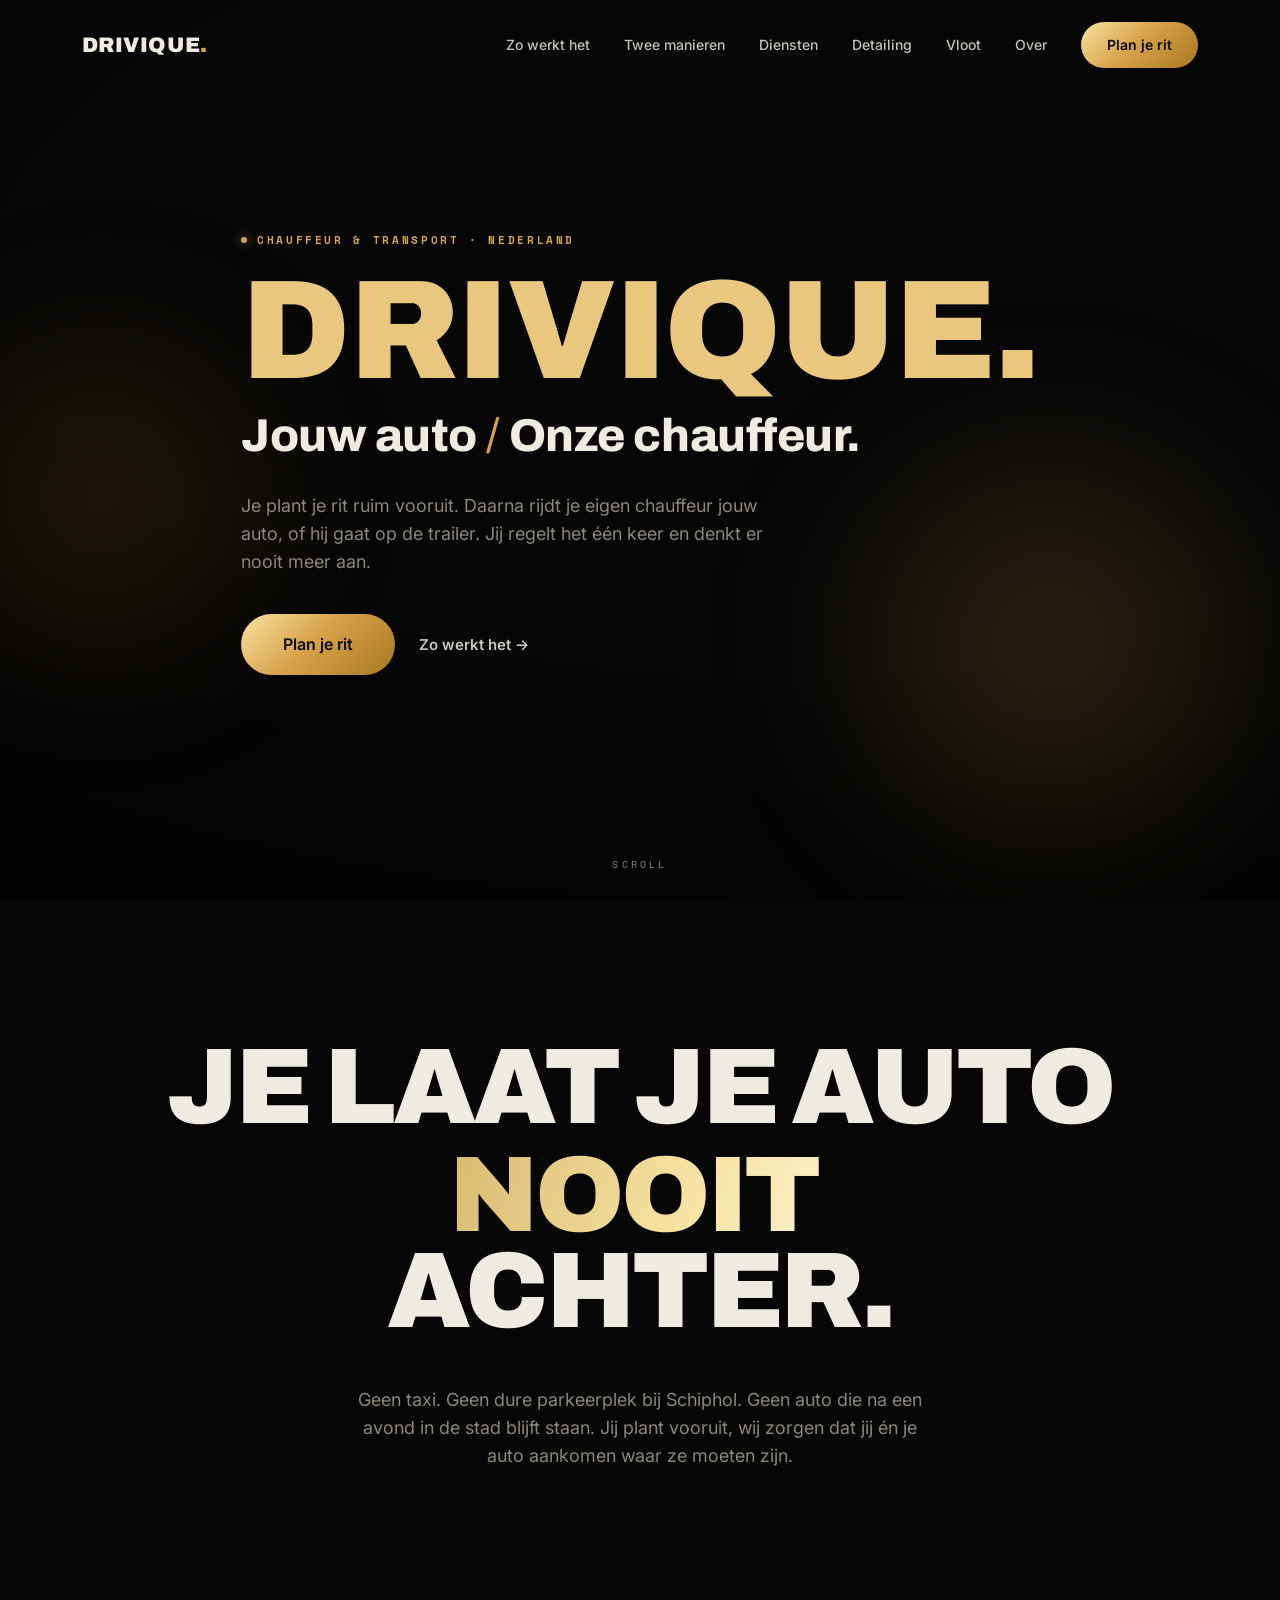
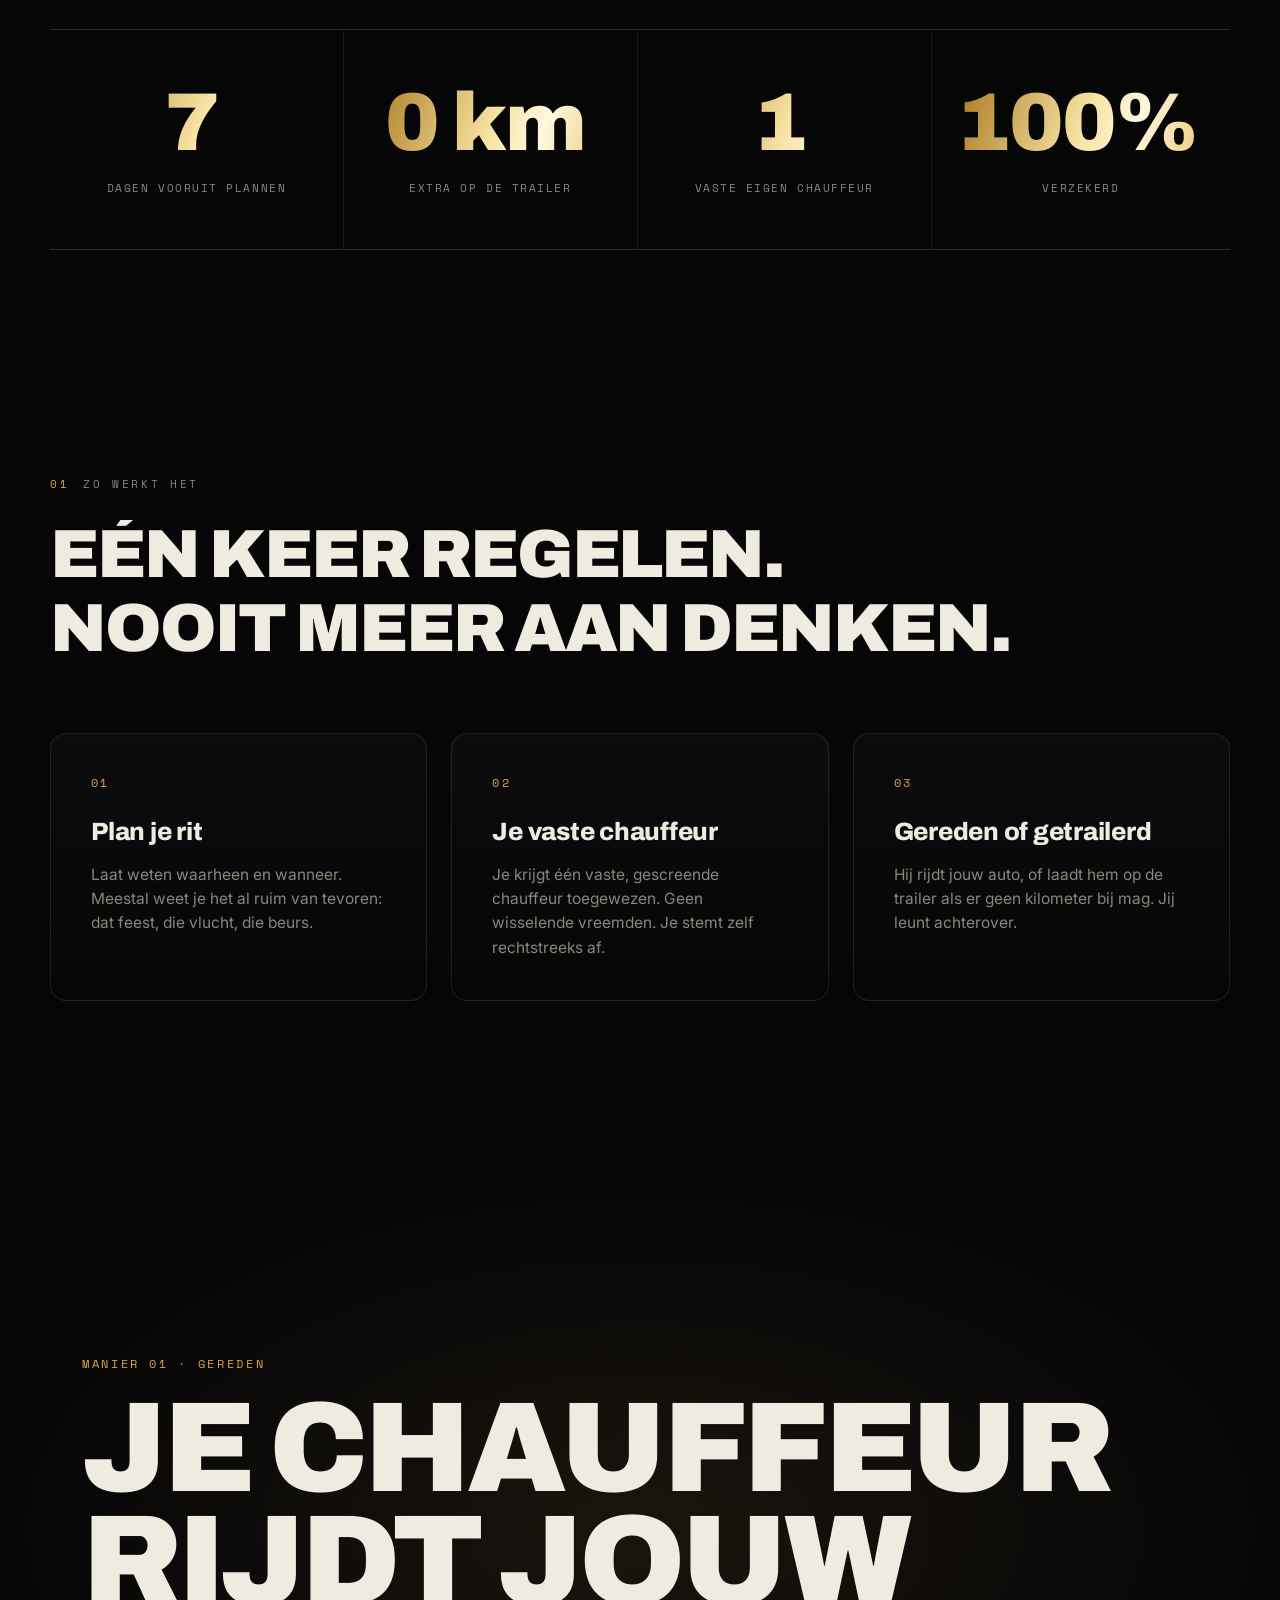
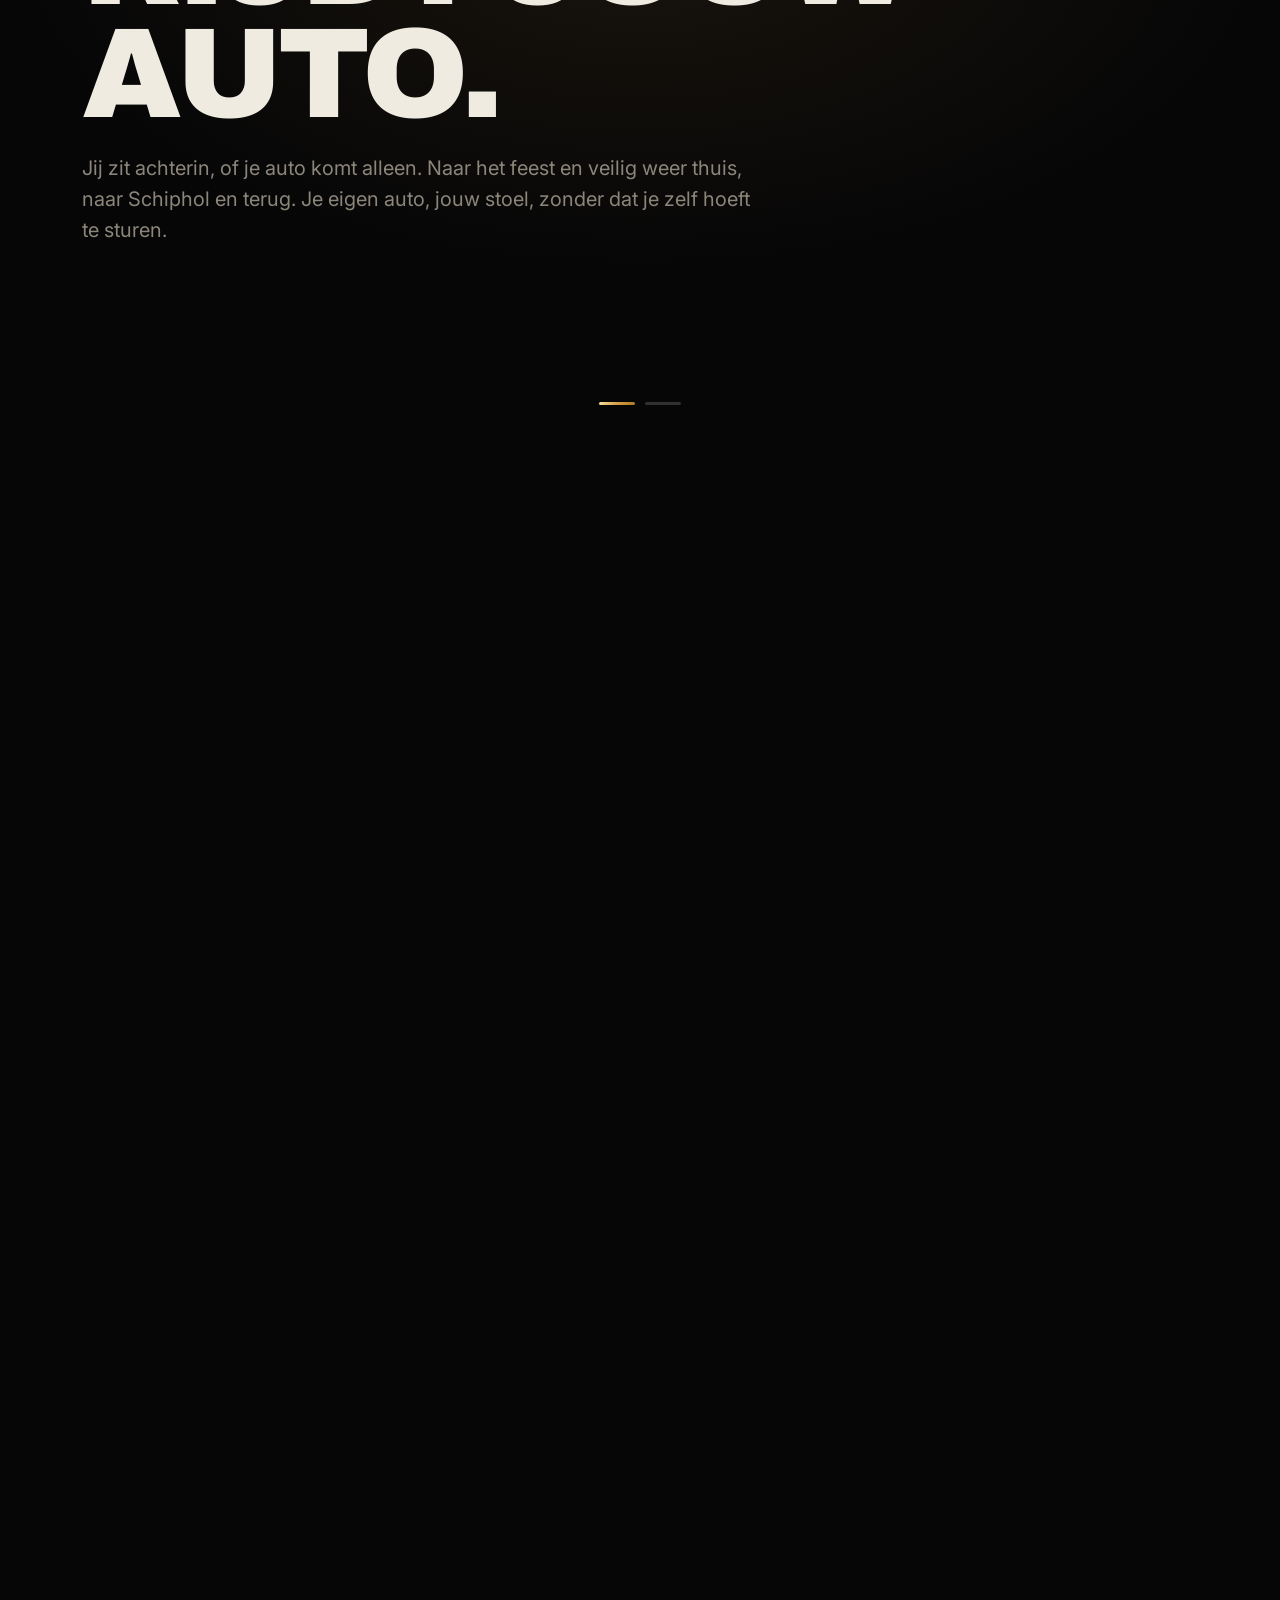
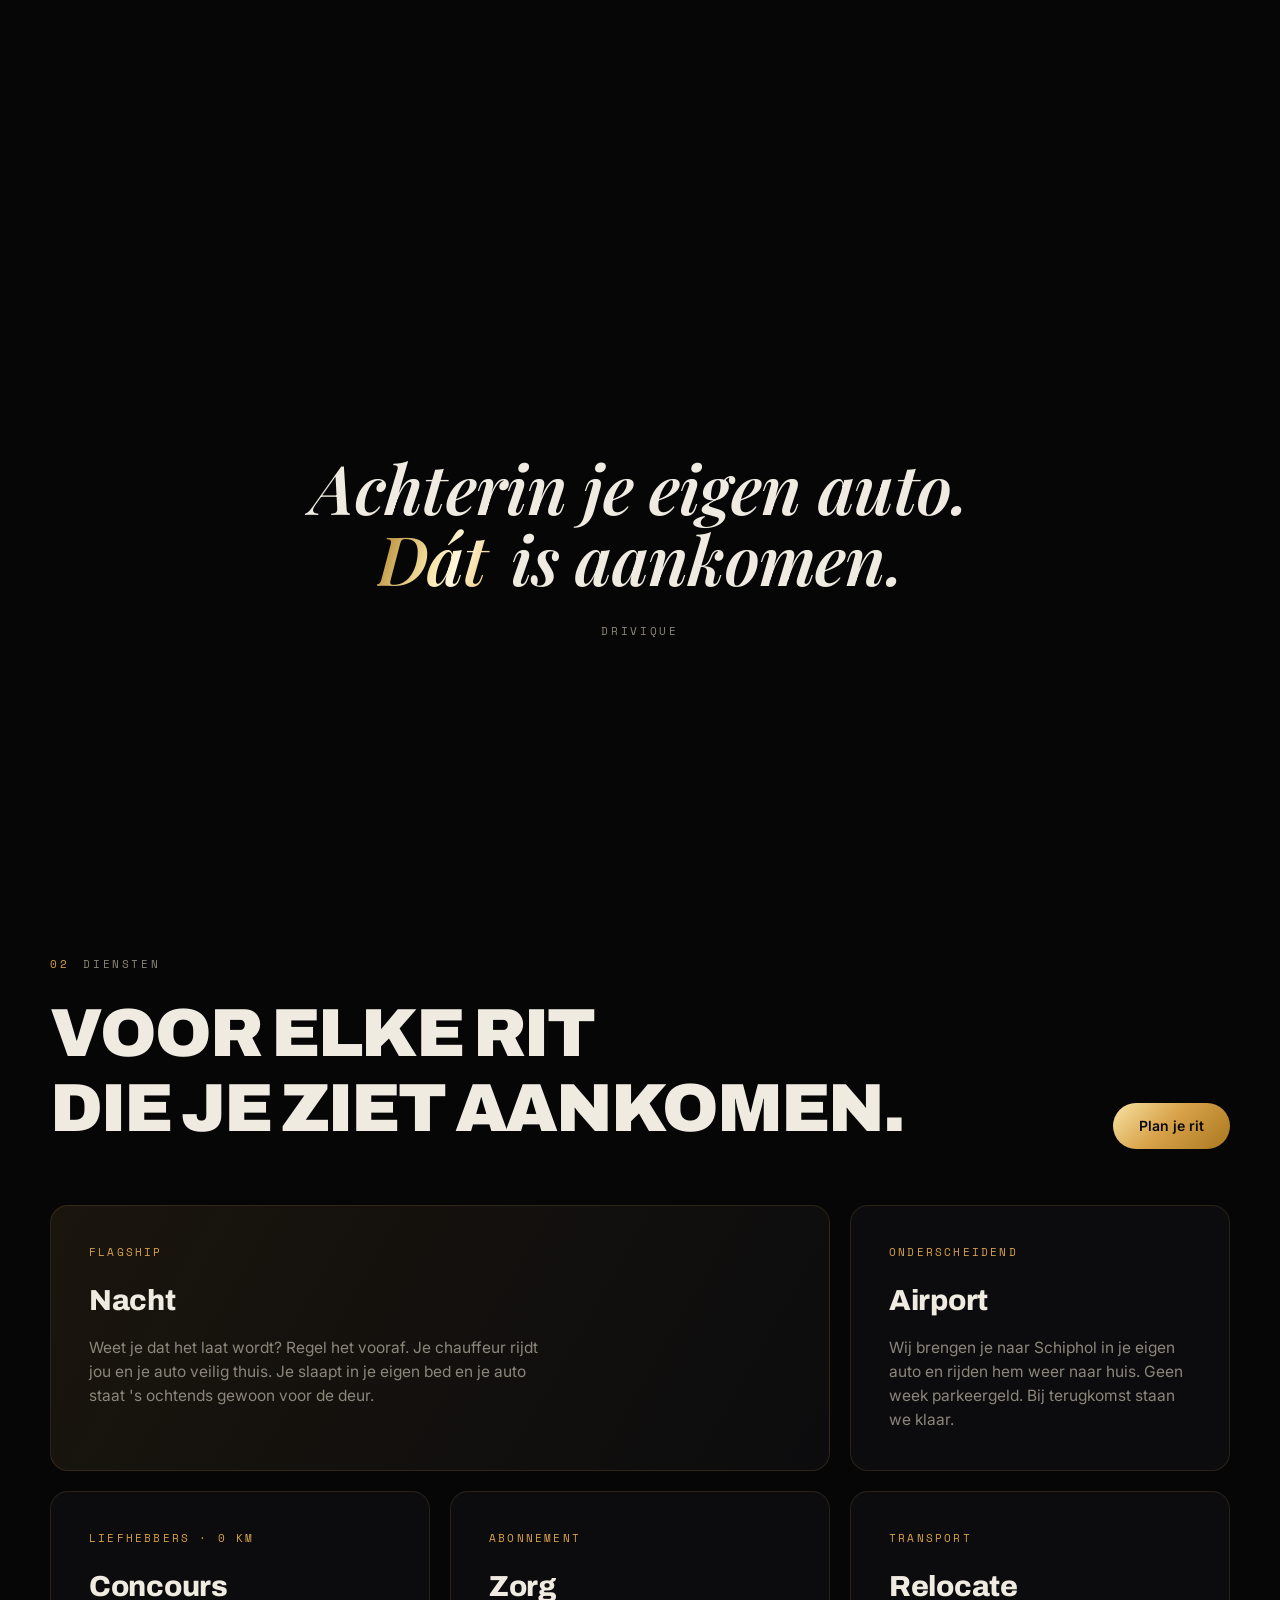
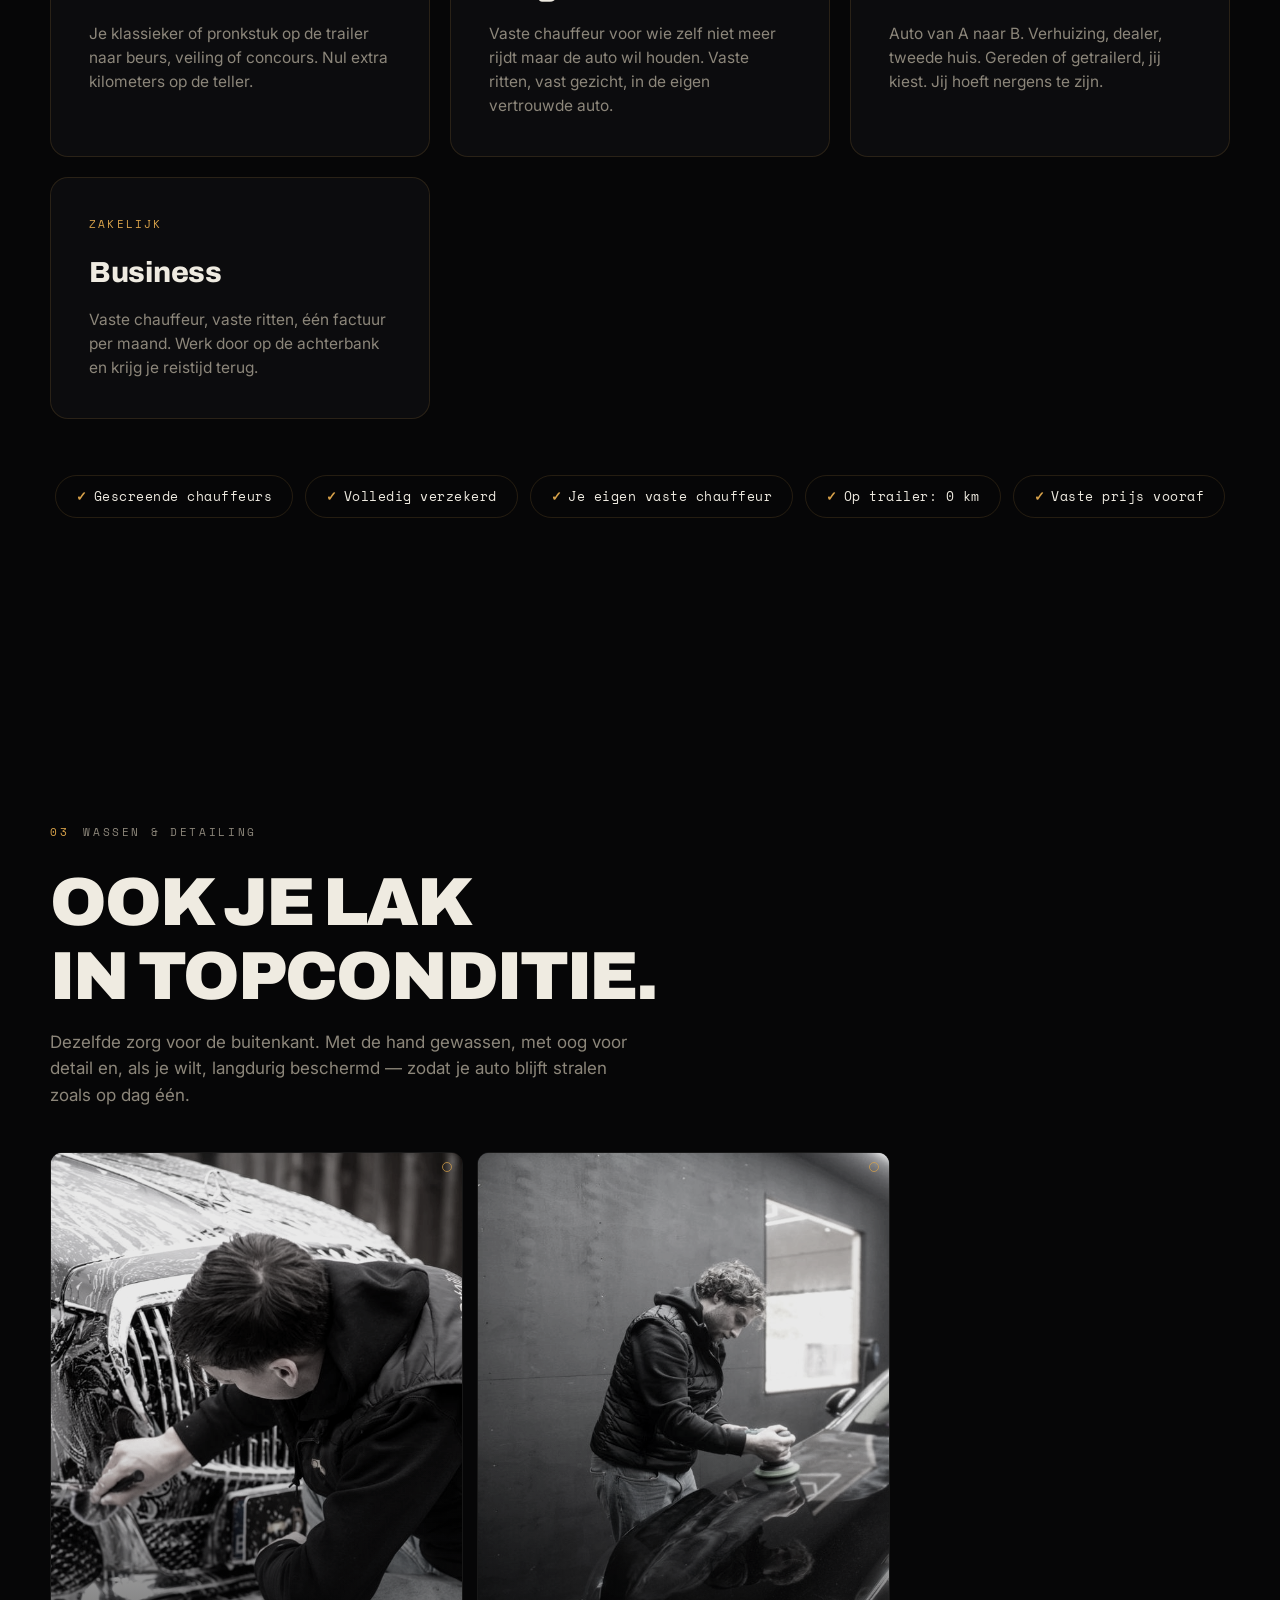
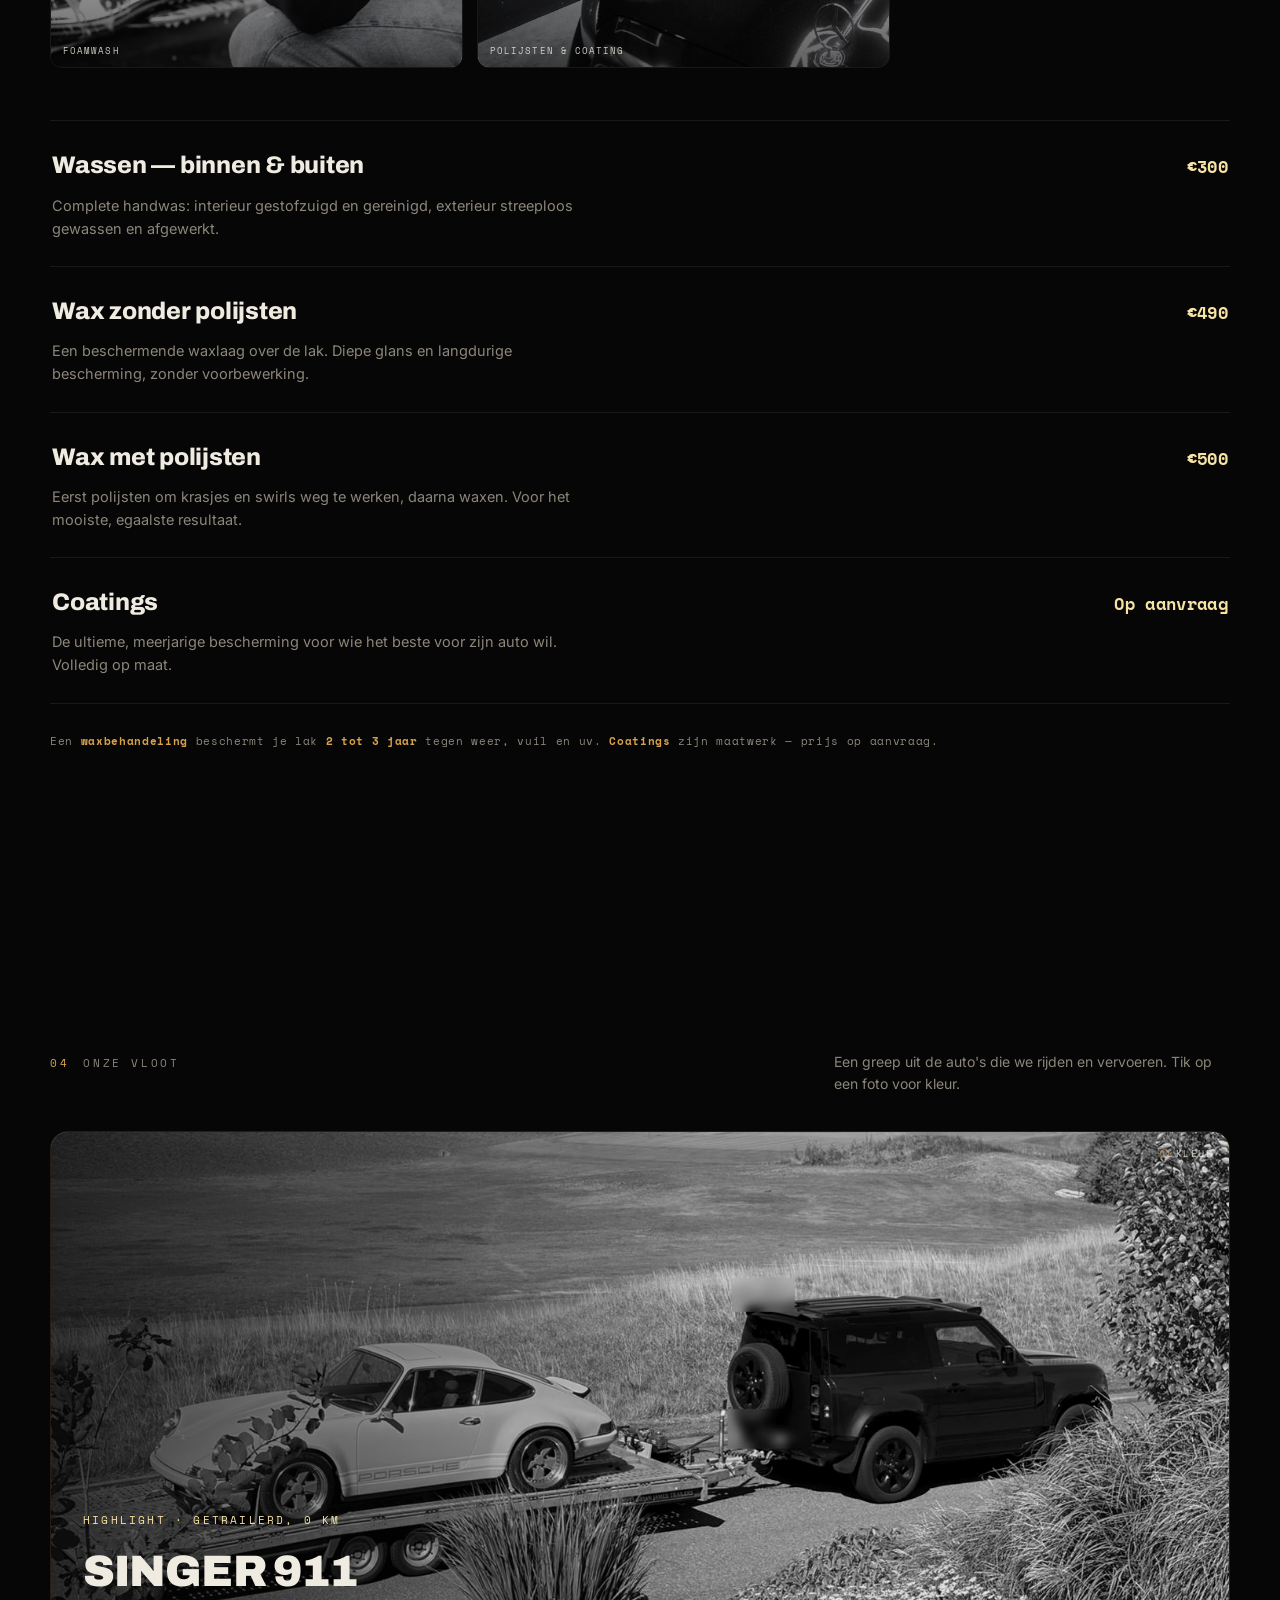
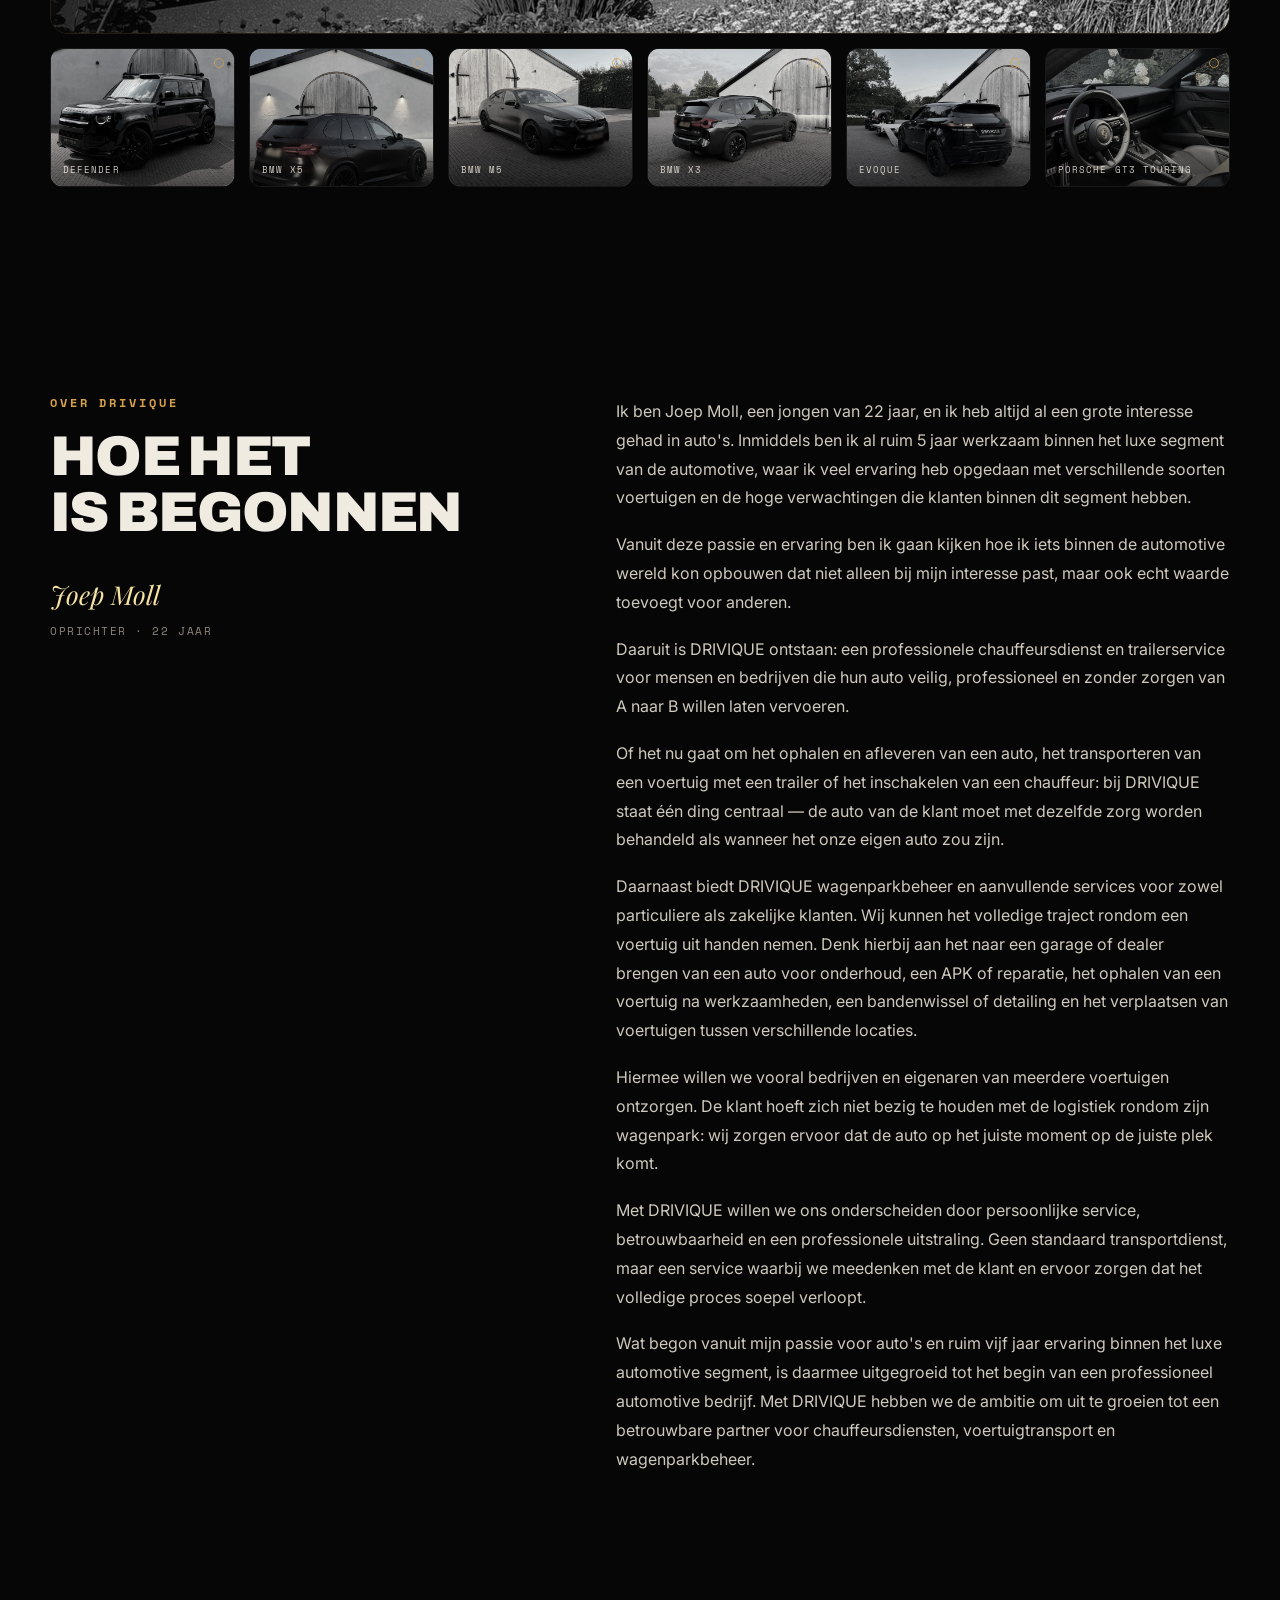
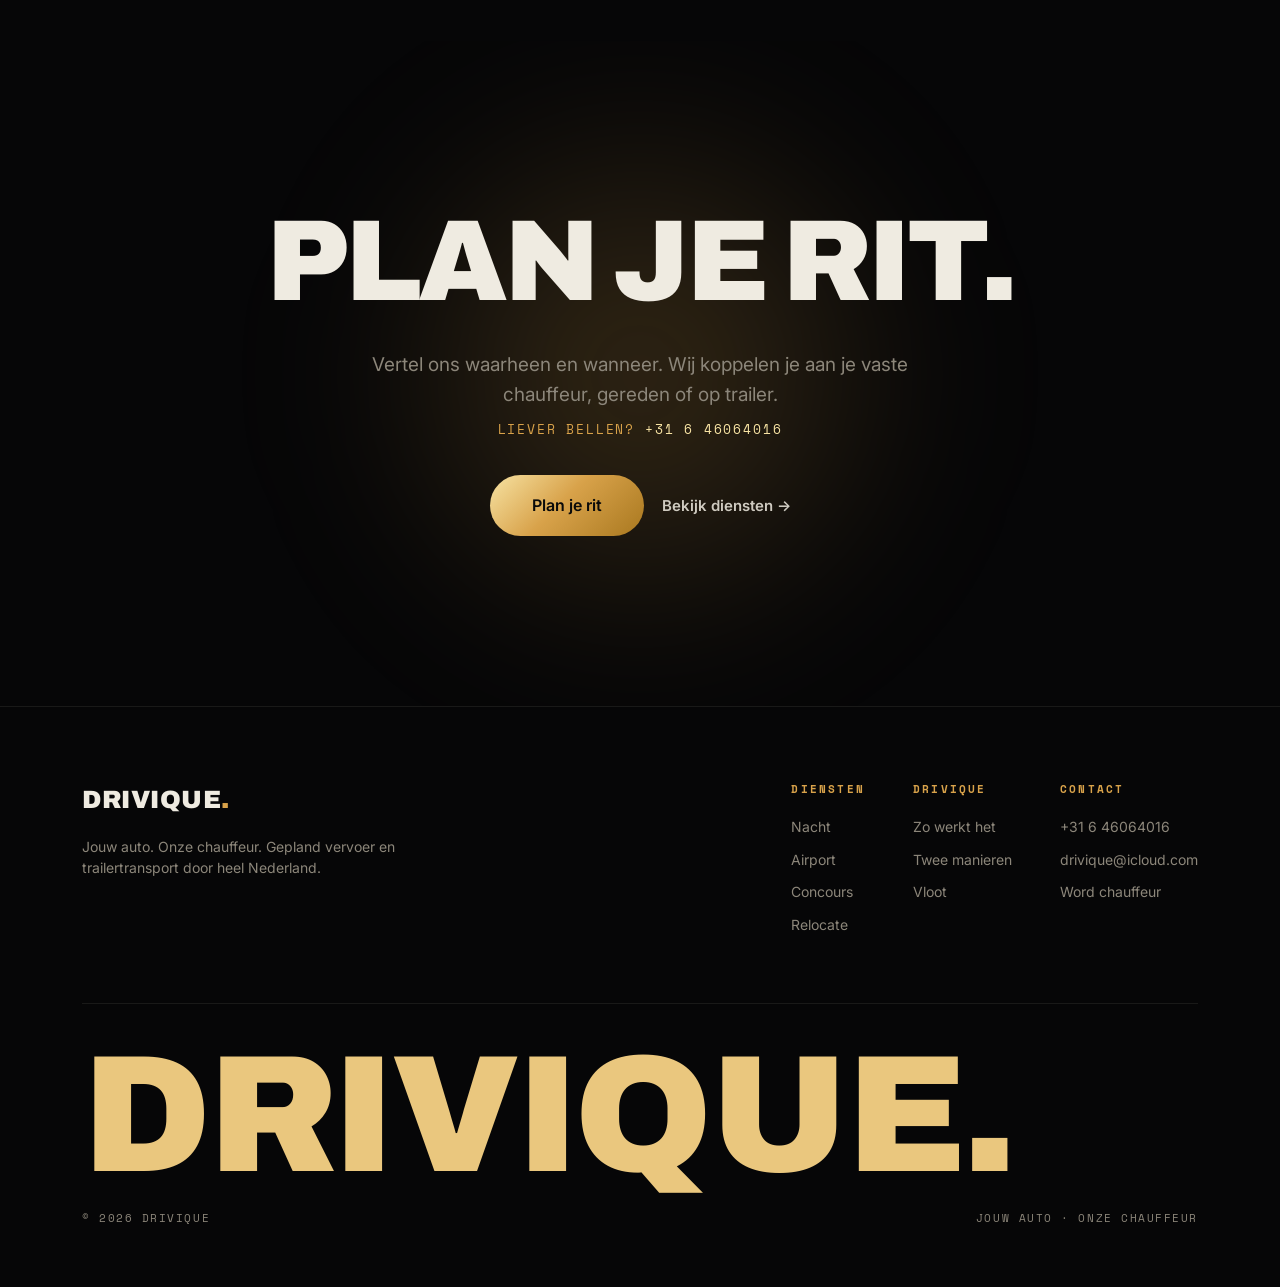
==== index.html @ 21b72967 "Add files via upload" ====
<!DOCTYPE html><html lang="nl"><head><meta charset="UTF-8"><meta name="viewport" content="width=device-width, initial-scale=1.0, viewport-fit=cover">
<meta name="color-scheme" content="dark">
<meta name="theme-color" content="#060607"><title>DRIVIQUE — Jouw auto. Onze chauffeur.</title><link rel="preconnect" href="https://fonts.googleapis.com"><link rel="preconnect" href="https://fonts.gstatic.com" crossorigin><link href="https://fonts.googleapis.com/css2?family=Archivo:wght@400;500;600;800;900&family=Inter:wght@400;500;600&family=Playfair+Display:ital,wght@1,600&family=Space+Mono:wght@400;700&display=swap" rel="stylesheet"><style>
  :root{--black:#060607;--panel:#0C0C0E;--panel2:#131315;--leather:#1A150D;--bone:#EFEBE1;--grey:#8C867A;--gold:#D8A24A;--gold-hi:#F7E3A3;--gold-deep:#A9781F;--line:rgba(216,162,74,.15);--hair:rgba(239,235,225,.08);--display:"Archivo",system-ui,sans-serif;--body:"Inter",system-ui,sans-serif;--serif:"Playfair Display",Georgia,serif;--mono:"Space Mono",ui-monospace,monospace;--grad:linear-gradient(135deg,#F7E3A3,#D8A24A 46%,#A9781F);--ease:cubic-bezier(.16,1,.3,1);color-scheme:dark;}
  *{box-sizing:border-box;margin:0;padding:0}
  html{scroll-behavior:smooth;-webkit-text-size-adjust:100%;text-size-adjust:100%;background:#060607}
  body{background:var(--black);color:var(--bone);font-family:var(--body);line-height:1.55;-webkit-font-smoothing:antialiased;overflow-x:hidden;min-height:100vh;-webkit-tap-highlight-color:transparent}
  .wrap{max-width:1180px;margin:0 auto;padding:0 32px}
  ::selection{background:var(--gold);color:#000}
  /* solid gold for large wordmarks (no clip bug) */
  .goldflat{color:#EAC77E}
  /* shimmer gold only for small accents */
  .gold{background:linear-gradient(110deg,#A9781F 0%,#F7E3A3 22%,#FFF7DE 30%,#E9C36A 44%,#B8823A 60%,#A9781F 100%);background-size:250% 100%;-webkit-background-clip:text;background-clip:text;color:transparent;animation:shimmer 8s linear infinite;padding-right:.12em;-webkit-box-decoration-break:clone;box-decoration-break:clone}
  @keyframes shimmer{0%{background-position:200% 0}100%{background-position:-60% 0}}
  .mline{display:block;overflow:hidden;padding-bottom:.1em;padding-right:.22em;margin-right:-.22em}
  .mline>span{display:block;transition:transform 1.15s var(--ease) var(--d,0s)}
  .js .mline>span{transform:translateY(116%)}
  .mline.in>span{transform:translateY(0)}
  .reveal{transition:opacity 1s var(--ease) var(--d,0s),transform 1s var(--ease) var(--d,0s)}
  .js .reveal{opacity:0;transform:translateY(34px)}
  .reveal.in{opacity:1;transform:none}
  #bar{position:fixed;top:0;left:0;height:2px;width:0;z-index:200;background:var(--grad)}
  nav{position:fixed;top:0;left:0;right:0;z-index:120;padding:22px 0;transition:background .5s var(--ease),padding .5s var(--ease),border-color .5s;border-bottom:1px solid transparent}
  nav.scrolled{background:rgba(6,6,7,.72);-webkit-backdrop-filter:blur(16px);backdrop-filter:blur(16px);padding:14px 0;border-bottom:1px solid var(--hair)}
  .nav-in{display:flex;align-items:center;justify-content:space-between}
  .logo{font-family:var(--display);font-weight:900;font-size:21px;letter-spacing:.02em;text-transform:uppercase}
  .logo .d{color:var(--gold)}
  .nav-links{display:flex;gap:34px;align-items:center}
  .nav-links a:not(.btn){color:var(--bone);text-decoration:none;font-size:14px;font-weight:500;opacity:.82;position:relative}
  .nav-links a:not(.btn)::after{content:"";position:absolute;left:0;bottom:-5px;width:0;height:1px;background:var(--gold);transition:width .4s var(--ease)}
  .nav-links a:not(.btn):hover::after{width:100%}
  .btn{display:inline-block;font-family:var(--body);font-weight:600;font-size:14px;color:#0A0A0A;background:var(--grad);border:none;border-radius:100px;padding:12px 26px;cursor:pointer;position:relative;overflow:hidden;text-decoration:none;transition:transform .4s var(--ease),box-shadow .4s var(--ease)}
  .btn:hover{transform:translateY(-2px);box-shadow:0 14px 40px rgba(216,162,74,.35)}
  .btn::after{content:"";position:absolute;top:0;left:-120%;width:60%;height:100%;background:linear-gradient(105deg,transparent,rgba(255,255,255,.55),transparent);transform:skewX(-18deg);transition:left .7s var(--ease)}
  .btn:hover::after{left:170%}
  .btn.lg{font-size:16px;padding:18px 42px}
  .hero{position:relative;min-height:100vh;min-height:100svh;display:flex;align-items:center;overflow:hidden}
  .glow{position:absolute;border-radius:50%;filter:blur(80px);opacity:.45;will-change:transform}
  .glow.a{width:540px;height:540px;background:radial-gradient(circle,rgba(216,162,74,.5),transparent 70%);top:-90px;right:-40px}
  .glow.b{width:440px;height:440px;background:radial-gradient(circle,rgba(169,120,31,.5),transparent 70%);bottom:-140px;left:-120px}
  .sweep{position:absolute;top:0;bottom:0;left:-60%;width:48%;background:linear-gradient(105deg,transparent,rgba(247,227,163,.2) 45%,transparent);filter:blur(12px);animation:sweep 2.8s var(--ease) .3s both;pointer-events:none}
  @keyframes sweep{0%{left:-60%;opacity:0}20%{opacity:1}100%{left:135%;opacity:0}}
  .hero::before{content:"";position:absolute;inset:0;background:radial-gradient(130% 90% at 62% 32%,transparent 42%,rgba(0,0,0,.72));pointer-events:none}
  .hero-in{position:relative;z-index:3}
  .eyebrow{display:inline-flex;align-items:center;gap:10px;font-family:var(--mono);font-size:11px;font-weight:700;letter-spacing:.24em;text-transform:uppercase;color:var(--gold)}
  .js .eyebrow{opacity:0;transform:translateY(14px);animation:fade .9s var(--ease) .3s forwards}
  .eyebrow::before{content:"";width:6px;height:6px;border-radius:50%;background:var(--gold);box-shadow:0 0 12px var(--gold)}
  @keyframes fade{to{opacity:1;transform:none}}
  .hero h1{font-family:var(--display);font-weight:900;font-size:clamp(52px,11vw,168px);line-height:.84;letter-spacing:-.015em;text-transform:uppercase;margin:22px 0 8px;overflow:visible;white-space:nowrap}
  .hero .tag{font-family:var(--display);font-weight:800;font-size:clamp(22px,4.4vw,46px);letter-spacing:-.01em;line-height:1.02}
  .hero .tag .sep{color:var(--gold);font-weight:400;margin:0 .2em}
  .hero p.lead{max-width:540px;margin-top:28px;color:var(--grey);font-size:clamp(15px,1.7vw,18px)}
  .hero .cta{margin-top:38px;display:flex;gap:24px;flex-wrap:wrap;align-items:center}
  .ghost{color:var(--bone);text-decoration:none;font-weight:600;font-size:15px;display:inline-flex;align-items:center;gap:8px;opacity:.85;transition:gap .3s var(--ease),color .3s}
  .ghost:hover{color:var(--gold-hi);gap:12px}
  .scrollcue{position:absolute;bottom:28px;left:50%;transform:translateX(-50%);z-index:3;font-family:var(--mono);font-size:10px;letter-spacing:.32em;text-transform:uppercase;color:var(--grey);animation:blink 2.8s ease-in-out infinite}
  @keyframes blink{0%,100%{opacity:.3}50%{opacity:.85}}
  .sec{padding:150px 0}
  .kick{font-family:var(--mono);font-size:11px;letter-spacing:.24em;text-transform:uppercase;color:var(--grey);margin-bottom:26px;display:inline-block}
  .kick em{font-style:normal;color:var(--gold);margin-right:14px}
  h2.big{font-family:var(--display);font-weight:900;font-size:clamp(34px,5.6vw,68px);line-height:1;letter-spacing:-.03em;text-transform:uppercase}
  .stmt{padding:140px 0;text-align:center}
  .stmt h2{font-family:var(--display);font-weight:900;font-size:clamp(40px,8.4vw,116px);line-height:.9;letter-spacing:-.035em;text-transform:uppercase}
  .stmt p{max-width:54ch;margin:34px auto 0;color:var(--grey);font-size:18px}
  .stats{display:grid;grid-template-columns:repeat(4,1fr);gap:1px;background:var(--hair);border-top:1px solid var(--hair);border-bottom:1px solid var(--hair)}
  .stat{background:var(--black);padding:52px 24px;text-align:center}
  .stat .n{font-family:var(--display);font-weight:900;font-size:clamp(44px,7vw,82px);line-height:1;letter-spacing:-.02em}
  .stat .l{font-family:var(--mono);font-size:11px;letter-spacing:.14em;text-transform:uppercase;color:var(--grey);margin-top:16px}
  .steps{display:grid;grid-template-columns:repeat(3,1fr);gap:24px;margin-top:64px}
  .step{border:1px solid var(--line);border-radius:16px;padding:40px;background:linear-gradient(180deg,var(--panel),var(--black))}
  .step .no{font-family:var(--mono);font-size:12px;color:var(--gold);letter-spacing:.2em}
  .step h3{font-family:var(--display);font-weight:800;font-size:25px;letter-spacing:-.01em;margin:20px 0 12px}
  .step p{color:var(--grey);font-size:15.5px}
  .pin-outer{height:260vh;position:relative}
  .pin-inner{position:sticky;top:0;height:100vh;display:flex;align-items:center;overflow:hidden;background:var(--black)}
  .pin-bg{position:absolute;inset:0;background:radial-gradient(85% 65% at 50% 42%,rgba(216,162,74,.09),transparent 60%)}
  .frame{position:absolute;inset:0;display:flex;align-items:center;opacity:0;transition:opacity .8s var(--ease),transform .8s var(--ease);transform:translateY(28px);pointer-events:none}
  .frame.active{opacity:1;transform:none}
  .frame .wrap{width:100%}
  .frame .idx{font-family:var(--mono);font-size:12px;letter-spacing:.22em;color:var(--gold);text-transform:uppercase}
  .frame h3{font-family:var(--display);font-weight:900;font-size:clamp(46px,10vw,128px);line-height:.88;letter-spacing:-.035em;text-transform:uppercase;margin:20px 0 22px}
  .frame p{max-width:52ch;color:var(--grey);font-size:clamp(16px,1.9vw,20px)}
  .frame .zero{font-family:var(--display);font-weight:900;font-size:clamp(60px,17vw,250px);line-height:.8;position:absolute;right:5%;top:50%;transform:translateY(-50%);opacity:.12}
  .pin-nav{position:absolute;bottom:46px;left:50%;transform:translateX(-50%);display:flex;gap:10px}
  .dot{width:36px;height:3px;border-radius:3px;background:rgba(239,235,225,.18);transition:background .5s var(--ease)}
  .dot.on{background:var(--grad)}
  .quote{padding:160px 0;text-align:center}
  .quote blockquote{font-family:var(--serif);font-style:italic;font-weight:600;font-size:clamp(30px,5.6vw,68px);line-height:1.05;letter-spacing:-.01em;max-width:17ch;margin:0 auto}
  .quote cite{display:block;margin-top:30px;font-family:var(--mono);font-size:11px;letter-spacing:.24em;text-transform:uppercase;color:var(--grey);font-style:normal}
  .svc-head{display:flex;justify-content:space-between;align-items:flex-end;flex-wrap:wrap;gap:24px;margin-bottom:56px}
  .svc-grid{display:grid;grid-template-columns:repeat(3,1fr);gap:20px}
  .card{border:1px solid var(--line);border-radius:18px;padding:38px;background:var(--panel);position:relative;overflow:hidden;transition:transform .5s var(--ease),border-color .5s var(--ease)}
  .card:hover{transform:translateY(-6px);border-color:var(--gold)}
  .card::after{content:"";position:absolute;inset:0;background:linear-gradient(135deg,rgba(216,162,74,.1),transparent 48%);opacity:0;transition:opacity .5s var(--ease)}
  .card:hover::after{opacity:1}
  .card.flag{grid-column:span 2;background:linear-gradient(120deg,var(--leather),var(--panel))}
  .card .t{font-family:var(--mono);font-size:11px;letter-spacing:.2em;text-transform:uppercase;color:var(--gold);position:relative;z-index:2}
  .card h3{font-family:var(--display);font-weight:800;font-size:29px;letter-spacing:-.01em;margin:18px 0 12px;position:relative;z-index:2}
  .card p{color:var(--grey);font-size:15.5px;max-width:46ch;position:relative;z-index:2}
  .trust{display:flex;flex-wrap:wrap;gap:12px;justify-content:center;margin-top:56px}
  .badge{font-family:var(--mono);font-size:12.5px;letter-spacing:.04em;border:1px solid var(--line);border-radius:100px;padding:11px 20px;color:var(--bone)}
  .badge b{color:var(--gold);font-weight:700;margin-right:6px}
  /* fleet: highlight + uniform strip, tap to reveal colour */
  .fleet{padding:150px 0 60px}
  .fleet .head{display:flex;align-items:baseline;justify-content:space-between;flex-wrap:wrap;gap:10px;margin-bottom:36px}
  .fleet .head p{color:var(--grey);font-size:14px;max-width:44ch}
  .hl{position:relative;border-radius:18px;overflow:hidden;border:1px solid var(--line);margin-bottom:14px;aspect-ratio:1500/640;cursor:pointer}
  .hl img{position:absolute;inset:0;width:100%;height:100%;object-fit:cover;display:block}
  .hl img.c{filter:contrast(1.03)}
  .hl img.bw{filter:grayscale(1) contrast(1.03) brightness(.9);opacity:1;transition:opacity .7s var(--ease)}
  .hl.lit img.bw{opacity:0}
  .hl::after{content:"";position:absolute;inset:0;background:linear-gradient(90deg,rgba(6,6,7,.7),transparent 55%);pointer-events:none}
  .hl .cap{position:absolute;left:32px;bottom:28px;z-index:3}
  .hl .cap .k{font-family:var(--mono);font-size:11px;letter-spacing:.2em;text-transform:uppercase;color:var(--gold-hi)}
  .hl .cap h3{font-family:var(--display);font-weight:900;font-size:clamp(26px,4vw,44px);letter-spacing:-.02em;text-transform:uppercase;margin-top:8px}
  .tapc{position:absolute;right:16px;top:14px;z-index:3;font-family:var(--mono);font-size:10px;letter-spacing:.14em;text-transform:uppercase;color:var(--bone);opacity:.72;display:inline-flex;align-items:center;gap:7px;pointer-events:none}
  .tapc::before{content:"";width:7px;height:7px;border-radius:50%;border:1px solid var(--gold);background:transparent;transition:background .4s}
  .lit .tapc::before{background:var(--gold)}
  .strip{display:grid;grid-template-columns:repeat(6,1fr);gap:14px}
  .shot{position:relative;border-radius:12px;overflow:hidden;aspect-ratio:4/3;border:1px solid var(--hair);cursor:pointer}
  .shot img{position:absolute;inset:0;width:100%;height:100%;object-fit:cover;display:block}
  .shot img.c{filter:contrast(1.03)}
  .shot img.bw{filter:grayscale(1) contrast(1.02) brightness(.9);opacity:.85;transition:opacity .6s var(--ease)}
  .shot:hover img.bw{opacity:.72}
  .shot.lit img.bw{opacity:0}
  .shot span:not(.tapc){position:absolute;left:12px;bottom:9px;z-index:3;font-family:var(--mono);font-size:9px;letter-spacing:.12em;text-transform:uppercase;color:var(--bone);opacity:.85}
  .shot::after{content:"";position:absolute;inset:0;z-index:1;background:linear-gradient(180deg,transparent 55%,rgba(6,6,7,.6));pointer-events:none}
  .shot .tapc{right:10px;top:9px}
  .shot .tapc::before{width:8px;height:8px}

  .about{padding:150px 0}
  .about .grid{display:grid;grid-template-columns:0.9fr 1.1fr;gap:64px;align-items:start}
  .about .lead-h{font-family:var(--display);font-weight:900;font-size:clamp(30px,4.4vw,56px);line-height:1;letter-spacing:-.03em;text-transform:uppercase}
  .about .lead-h .gsmall{display:block;font-family:var(--mono);font-size:12px;letter-spacing:.24em;color:var(--gold);text-transform:uppercase;margin-bottom:20px;font-weight:700}
  .about .sig{margin-top:34px;font-family:var(--serif);font-style:italic;font-size:26px;color:var(--gold-hi)}
  .about .sig small{display:block;font-family:var(--mono);font-style:normal;font-size:11px;letter-spacing:.14em;text-transform:uppercase;color:var(--grey);margin-top:8px}
  .about .body p{color:#cfc9bd;font-size:16px;line-height:1.8;margin-bottom:18px}
  
  
  @media(max-width:900px){.about .grid{grid-template-columns:1fr;gap:32px}}
  .final{text-align:center;padding:170px 0;position:relative;overflow:hidden}
  .final .glow2{position:absolute;width:680px;height:680px;border-radius:50%;background:radial-gradient(circle,rgba(216,162,74,.24),transparent 65%);top:50%;left:50%;transform:translate(-50%,-50%);filter:blur(70px)}
  .final h2{position:relative;font-family:var(--display);font-weight:900;font-size:clamp(42px,9vw,124px);line-height:.88;letter-spacing:-.035em;text-transform:uppercase}
  .final p{position:relative;color:var(--grey);font-size:19px;margin:26px auto 10px;max-width:46ch}
  .final .call{position:relative;font-family:var(--mono);font-size:13px;letter-spacing:.14em;text-transform:uppercase;color:var(--gold);margin-bottom:36px}
  .final .cta-row{position:relative;display:flex;gap:18px;justify-content:center;flex-wrap:wrap}
  footer{border-top:1px solid var(--hair);padding:74px 0 60px}
  .foot-top{display:flex;justify-content:space-between;flex-wrap:wrap;gap:34px;margin-bottom:56px}
  .foot-links{display:flex;gap:48px;flex-wrap:wrap}
  .foot-col h4{font-family:var(--mono);font-size:11px;letter-spacing:.2em;text-transform:uppercase;color:var(--gold);margin-bottom:18px}
  .foot-col a{display:block;color:var(--grey);text-decoration:none;font-size:14px;margin-bottom:11px}
  .foot-col a:hover{color:var(--bone)}
  .foot-word{font-family:var(--display);font-weight:900;font-size:clamp(52px,13vw,168px);text-transform:uppercase;letter-spacing:-.02em;line-height:.82;border-top:1px solid var(--hair);padding-top:44px;overflow:visible;white-space:nowrap}
  .foot-meta{display:flex;justify-content:space-between;flex-wrap:wrap;gap:14px;margin-top:26px;font-family:var(--mono);font-size:11px;letter-spacing:.14em;text-transform:uppercase;color:var(--grey)}
  @media(max-width:900px){
    .glow{opacity:.28;filter:blur(70px)}
    .nav-links a:not(.btn){display:none}
    .stats{grid-template-columns:repeat(2,1fr)}
    .steps,.svc-grid{grid-template-columns:1fr}
    .card.flag{grid-column:auto}
    .strip{grid-template-columns:repeat(2,1fr)}
    .hl .cap{left:20px;bottom:18px}
    .sec{padding:96px 0}.frame .zero{display:none}
  }
  @media(prefers-reduced-motion:reduce){.eyebrow{animation:none!important;opacity:1!important;transform:none!important}.glow{display:none}}

  .modal{position:fixed;inset:0;z-index:300;display:none;align-items:center;justify-content:center;padding:22px}
  .modal.open{display:flex}
  .modal .ov{position:absolute;inset:0;background:rgba(4,4,6,.74);-webkit-backdrop-filter:blur(6px);backdrop-filter:blur(6px)}
  .modal .panel{position:relative;z-index:2;width:100%;max-width:560px;max-height:92vh;overflow:auto;background:linear-gradient(180deg,#101013,#08080a);border:1px solid var(--line);border-radius:20px;padding:40px 38px;box-shadow:0 40px 120px rgba(0,0,0,.6)}
  .modal .x{position:absolute;top:14px;right:18px;z-index:3;background:none;border:none;color:var(--grey);font-size:26px;line-height:1;cursor:pointer}
  .modal .x:hover{color:var(--gold)}
  .modal .k{font-family:var(--mono);font-size:11px;letter-spacing:.22em;text-transform:uppercase;color:var(--gold);display:block;margin-bottom:12px}
  .modal h3{font-family:var(--display);font-weight:900;font-size:32px;letter-spacing:-.02em;text-transform:uppercase;line-height:.95}
  .modal .sub{color:var(--grey);font-size:14px;margin-top:10px;margin-bottom:22px}
  .modal label{display:block;font-family:var(--mono);font-size:10px;letter-spacing:.16em;text-transform:uppercase;color:var(--gold);margin:16px 0 7px}
  .modal input,.modal select{width:100%;background:#08080a;border:1px solid var(--line);border-radius:10px;color:var(--bone);font-family:var(--body);font-size:15px;padding:13px 14px;outline:none;transition:border-color .3s}
  .modal input::placeholder{color:#5c584f}
  .modal input:focus,.modal select:focus{border-color:var(--gold)}
  .modal input[type=date],.modal input[type=time]{color-scheme:dark}
  .modal select{appearance:none;-webkit-appearance:none;background-image:linear-gradient(45deg,transparent 50%,var(--gold) 50%),linear-gradient(135deg,var(--gold) 50%,transparent 50%);background-position:calc(100% - 20px) 20px,calc(100% - 14px) 20px;background-size:6px 6px,6px 6px;background-repeat:no-repeat}
  .modal .row2{display:grid;grid-template-columns:1fr 1fr;gap:14px}
  .modal .send{margin-top:28px;width:100%;text-align:center;border:none;font-size:16px;padding:17px}
  .modal .note{margin-top:14px;text-align:center;font-family:var(--mono);font-size:10.5px;letter-spacing:.12em;text-transform:uppercase;color:var(--grey)}
  .modal .note b{color:var(--gold-hi)}
  @media(max-width:560px){.modal .row2{grid-template-columns:1fr}.modal .panel{padding:32px 24px}}

  .adm{position:fixed;inset:0;z-index:500;display:none;align-items:center;justify-content:center;padding:22px;background:radial-gradient(120% 90% at 50% 20%,rgba(216,162,74,.08),transparent 60%),rgba(3,3,4,.96)}
  .adm.open{display:flex}
  .adm-scan{position:absolute;inset:0;pointer-events:none;background:repeating-linear-gradient(180deg,rgba(216,162,74,.04) 0,rgba(216,162,74,.04) 1px,transparent 1px,transparent 4px);opacity:.5}
  .adm-scan::after{content:"";position:absolute;left:0;right:0;height:120px;background:linear-gradient(180deg,transparent,rgba(216,162,74,.12),transparent);animation:admscan 5s linear infinite}
  @keyframes admscan{0%{top:-120px}100%{top:100%}}
  .adm-box{position:relative;z-index:2;width:100%;max-width:420px;background:linear-gradient(180deg,#0f0f11,#08080a);border:1px solid var(--line);border-radius:18px;padding:38px}
  .adm-dash{max-width:860px;max-height:90vh;overflow:auto}
  .adm-x{position:absolute;top:12px;right:16px;background:none;border:none;color:var(--grey);font-size:24px;cursor:pointer}
  .adm-x:hover{color:var(--gold)}
  .adm-k{font-family:var(--mono);font-size:11px;letter-spacing:.24em;text-transform:uppercase;color:var(--gold);margin-bottom:10px}
  .adm h3{font-family:var(--display);font-weight:900;font-size:26px;text-transform:uppercase;letter-spacing:-.01em}
  .adm h3 span{color:var(--gold)}
  .adm-sub{color:var(--grey);font-size:13px;margin:8px 0 18px}
  .adm input,.adm select{width:100%;background:#08080a;border:1px solid var(--line);border-radius:10px;color:var(--bone);font-family:var(--mono);font-size:14px;padding:12px 14px;outline:none}
  .adm input:focus,.adm select:focus{border-color:var(--gold)}
  .adm-err{color:#e0663f;font-family:var(--mono);font-size:12px;margin-top:12px;min-height:16px;letter-spacing:.05em}
  .adm-granted{font-family:var(--mono);letter-spacing:.3em;color:var(--gold-hi);text-align:center;padding:20px 0;font-size:14px;text-transform:uppercase}
  .adm-head{display:flex;justify-content:space-between;align-items:flex-end;gap:16px;flex-wrap:wrap;margin-bottom:22px}
  .adm-tools{display:flex;gap:8px;flex-wrap:wrap}
  .adm-tools select,.adm-tools button{width:auto;font-family:var(--mono);font-size:11px;letter-spacing:.08em;text-transform:uppercase;padding:9px 13px;background:#0c0c0e;border:1px solid var(--line);border-radius:8px;color:var(--bone);cursor:pointer}
  .adm-tools button:hover{border-color:var(--gold);color:var(--gold-hi)}
  .adm-list{display:flex;flex-direction:column;gap:10px}
  .adm-empty{color:var(--grey);font-family:var(--mono);font-size:13px;padding:30px 0;text-align:center}
  .rq{border:1px solid var(--line);border-radius:12px;padding:16px 18px;background:#0b0b0d}
  .rq.done{opacity:.5}
  .rq .rq-top{display:flex;justify-content:space-between;align-items:center;gap:10px;margin-bottom:10px}
  .rq .rq-d{font-family:var(--mono);font-size:11px;letter-spacing:.12em;text-transform:uppercase;color:var(--gold)}
  .rq .rq-ts{font-family:var(--mono);font-size:10px;color:var(--grey)}
  .rq .rq-grid{display:grid;grid-template-columns:repeat(2,1fr);gap:6px 20px;font-size:13.5px;color:#cfc9bd}
  .rq .rq-grid b{color:var(--grey);font-weight:400;font-family:var(--mono);font-size:10px;letter-spacing:.1em;text-transform:uppercase;display:block;margin-bottom:1px}
  .rq a{color:var(--gold-hi);text-decoration:none}
  .rq .rq-act{display:flex;gap:8px;margin-top:12px}
  .rq .rq-act button{font-family:var(--mono);font-size:10px;letter-spacing:.08em;text-transform:uppercase;padding:6px 10px;background:transparent;border:1px solid var(--line);border-radius:7px;color:var(--grey);cursor:pointer}
  .rq .rq-act button:hover{border-color:var(--gold);color:var(--gold-hi)}
  .adm-note{margin-top:20px;font-family:var(--mono);font-size:10px;letter-spacing:.06em;color:var(--grey);line-height:1.7;border-top:1px solid var(--hair);padding-top:16px}

  .price-intro{color:var(--grey);font-size:17px;max-width:54ch;margin-top:12px}
  .pricelist{margin-top:52px;border-top:1px solid var(--hair)}
  .prow{display:flex;justify-content:space-between;align-items:baseline;gap:28px;padding:26px 2px;border-bottom:1px solid var(--hair)}
  .pname{font-family:var(--display);font-weight:800;font-size:clamp(20px,2.4vw,24px);letter-spacing:-.01em}
  .pname .pdesc{display:block;font-family:var(--body);font-weight:400;font-size:14.5px;color:var(--grey);letter-spacing:0;line-height:1.6;margin-top:9px;max-width:58ch}
  .pprice{font-family:var(--mono);font-weight:700;font-size:17px;color:var(--gold-hi);white-space:nowrap;letter-spacing:.02em}
  .strip3{display:grid;grid-template-columns:repeat(2,1fr);gap:14px;margin:44px 0 0;max-width:840px}
  .strip3 .shot{aspect-ratio:4/5}
  @media(max-width:900px){.strip3{grid-template-columns:1fr;max-width:420px}}
  .pnote{margin-top:28px;font-family:var(--mono);font-size:11px;letter-spacing:.06em;color:var(--grey);line-height:1.8}
  .pnote b{color:var(--gold)}
</style></head><body><div aria-hidden="true" style="position:fixed;inset:0;background:#060607;z-index:-2;pointer-events:none"></div>
<div id="bar"></div>
<nav id="nav"><div class="wrap nav-in"><div class="logo">Drivique<span class="d">.</span></div>
<div class="nav-links"><a href="#werkt">Zo werkt het</a><a href="#manieren">Twee manieren</a><a href="#diensten">Diensten</a><a href="#detailing">Detailing</a><a href="#vloot">Vloot</a><a href="#over">Over</a><a href="#plan" class="btn">Plan je rit</a></div></div></nav>

<header class="hero">
  <div class="glow a" data-par="0.10"></div><div class="glow b" data-par="-0.07"></div><div class="sweep"></div>
  <div class="wrap hero-in">
    <span class="eyebrow">Chauffeur &amp; transport · Nederland</span>
    <h1><span class="mline"><span class="goldflat">Drivique.</span></span></h1>
    <div class="tag"><span class="mline" style="--d:.08s"><span>Jouw auto<span class="sep">/</span>Onze chauffeur.</span></span></div>
    <p class="lead reveal" style="--d:.2s">Je plant je rit ruim vooruit. Daarna rijdt je eigen chauffeur jouw auto, of hij gaat op de trailer. Jij regelt het één keer en denkt er nooit meer aan.</p>
    <div class="cta reveal" style="--d:.3s"><a href="#plan" class="btn lg">Plan je rit</a><a href="#werkt" class="ghost">Zo werkt het →</a></div>
  </div>
  <div class="scrollcue">Scroll</div>
</header>

<section class="stmt wrap">
  <h2><span class="mline"><span>Je laat je auto</span></span><span class="mline" style="--d:.08s"><span class="gold">nooit</span> <span>achter.</span></span></h2>
  <p class="reveal" style="--d:.2s">Geen taxi. Geen dure parkeerplek bij Schiphol. Geen auto die na een avond in de stad blijft staan. Jij plant vooruit, wij zorgen dat jij én je auto aankomen waar ze moeten zijn.</p>
</section>

<section class="wrap" style="padding:20px 0 70px"><div class="stats reveal">
  <div class="stat"><div class="n gold" data-count="7">0</div><div class="l">dagen vooruit plannen</div></div>
  <div class="stat"><div class="n gold" data-count="0" data-suffix=" km">0</div><div class="l">extra op de trailer</div></div>
  <div class="stat"><div class="n gold" data-count="1">0</div><div class="l">vaste eigen chauffeur</div></div>
  <div class="stat"><div class="n gold" data-count="100" data-suffix="%">0</div><div class="l">verzekerd</div></div>
</div></section>

<section class="sec wrap" id="werkt">
  <span class="kick reveal"><em>01</em>Zo werkt het</span>
  <h2 class="big"><span class="mline"><span>Eén keer regelen.</span></span><span class="mline" style="--d:.08s"><span>Nooit meer aan denken.</span></span></h2>
  <div class="steps">
    <div class="step reveal" style="--d:.05s"><div class="no">01</div><h3>Plan je rit</h3><p>Laat weten waarheen en wanneer. Meestal weet je het al ruim van tevoren: dat feest, die vlucht, die beurs.</p></div>
    <div class="step reveal" style="--d:.14s"><div class="no">02</div><h3>Je vaste chauffeur</h3><p>Je krijgt één vaste, gescreende chauffeur toegewezen. Geen wisselende vreemden. Je stemt zelf rechtstreeks af.</p></div>
    <div class="step reveal" style="--d:.23s"><div class="no">03</div><h3>Gereden of getrailerd</h3><p>Hij rijdt jouw auto, of laadt hem op de trailer als er geen kilometer bij mag. Jij leunt achterover.</p></div>
  </div>
</section>

<section class="pin-outer" id="manieren"><div class="pin-inner"><div class="pin-bg"></div>
  <div class="frame active" data-frame="0"><div class="wrap">
    <div class="idx">Manier 01 · Gereden</div>
    <h3>Je chauffeur<br>rijdt jouw auto.</h3>
    <p>Jij zit achterin, of je auto komt alleen. Naar het feest en veilig weer thuis, naar Schiphol en terug. Je eigen auto, jouw stoel, zonder dat je zelf hoeft te sturen.</p>
  </div></div>
  <div class="frame" data-frame="1"><div class="wrap">
    <div class="idx">Manier 02 · Getrailerd</div>
    <h3 class="gold">Nul kilometer<br>extra.</h3>
    <p>Voor je klassieker of showauto. Op onze trailer naar de concours, de veiling of de beurs. Precies zoals je hem bewaart, geen kilometer erbij.</p>
  </div><div class="zero gold">0KM</div></div>
  <div class="pin-nav"><div class="dot on" data-dot="0"></div><div class="dot" data-dot="1"></div></div>
</div></section>

<section class="quote wrap">
  <blockquote class="reveal">Achterin je eigen auto. <span class="gold">Dát</span> is aankomen.</blockquote>
  <cite class="reveal" style="--d:.1s">Drivique</cite>
</section>

<section class="sec wrap" id="diensten">
  <div class="svc-head">
    <div><span class="kick reveal"><em>02</em>Diensten</span>
    <h2 class="big"><span class="mline"><span>Voor elke rit</span></span><span class="mline" style="--d:.08s"><span>die je ziet aankomen.</span></span></h2></div>
    <a href="#plan" class="btn reveal" style="--d:.1s">Plan je rit</a>
  </div>
  <div class="svc-grid">
    <div class="card flag reveal"><div class="t">Flagship</div><h3>Nacht</h3><p>Weet je dat het laat wordt? Regel het vooraf. Je chauffeur rijdt jou en je auto veilig thuis. Je slaapt in je eigen bed en je auto staat 's ochtends gewoon voor de deur.</p></div>
    <div class="card reveal" style="--d:.1s"><div class="t">Onderscheidend</div><h3>Airport</h3><p>Wij brengen je naar Schiphol in je eigen auto en rijden hem weer naar huis. Geen week parkeergeld. Bij terugkomst staan we klaar.</p></div>
    <div class="card reveal"><div class="t">Liefhebbers · 0 km</div><h3>Concours</h3><p>Je klassieker of pronkstuk op de trailer naar beurs, veiling of concours. Nul extra kilometers op de teller.</p></div>
    <div class="card reveal" style="--d:.1s"><div class="t">Abonnement</div><h3>Zorg</h3><p>Vaste chauffeur voor wie zelf niet meer rijdt maar de auto wil houden. Vaste ritten, vast gezicht, in de eigen vertrouwde auto.</p></div>
    <div class="card reveal" style="--d:.2s"><div class="t">Transport</div><h3>Relocate</h3><p>Auto van A naar B. Verhuizing, dealer, tweede huis. Gereden of getrailerd, jij kiest. Jij hoeft nergens te zijn.</p></div>
    <div class="card reveal"><div class="t">Zakelijk</div><h3>Business</h3><p>Vaste chauffeur, vaste ritten, één factuur per maand. Werk door op de achterbank en krijg je reistijd terug.</p></div>
  </div>
  <div class="trust reveal" style="--d:.1s">
    <span class="badge"><b>✓</b>Gescreende chauffeurs</span><span class="badge"><b>✓</b>Volledig verzekerd</span><span class="badge"><b>✓</b>Je eigen vaste chauffeur</span><span class="badge"><b>✓</b>Op trailer: 0 km</span><span class="badge"><b>✓</b>Vaste prijs vooraf</span>
  </div>
</section>

<section class="sec wrap" id="detailing">
  <span class="kick reveal"><em>03</em>Wassen &amp; detailing</span>
  <h2 class="big"><span class="mline"><span>Ook je lak</span></span><span class="mline" style="--d:.08s"><span>in topconditie.</span></span></h2>
  <p class="price-intro reveal" style="--d:.14s">Dezelfde zorg voor de buitenkant. Met de hand gewassen, met oog voor detail en, als je wilt, langdurig beschermd — zodat je auto blijft stralen zoals op dag één.</p>
  <div class="strip3 reveal" style="--d:.06s"><div class="shot"><img class="c" src="images/photo01.jpg" alt="Foamwash" loading="lazy"><img class="bw" src="images/photo02.jpg" alt="" aria-hidden="true"><span class="tapc"></span><span>Foamwash</span></div><div class="shot"><img class="c" src="images/photo03.jpg" alt="Polijsten & coating" loading="lazy"><img class="bw" src="images/photo04.jpg" alt="" aria-hidden="true"><span class="tapc"></span><span>Polijsten & coating</span></div></div>
  <div class="pricelist reveal" style="--d:.06s">
    <div class="prow"><div class="pname">Wassen &mdash; binnen &amp; buiten<span class="pdesc">Complete handwas: interieur gestofzuigd en gereinigd, exterieur streeploos gewassen en afgewerkt.</span></div><div class="pprice">&euro;300</div></div>
    <div class="prow"><div class="pname">Wax zonder polijsten<span class="pdesc">Een beschermende waxlaag over de lak. Diepe glans en langdurige bescherming, zonder voorbewerking.</span></div><div class="pprice">&euro;490</div></div>
    <div class="prow"><div class="pname">Wax met polijsten<span class="pdesc">Eerst polijsten om krasjes en swirls weg te werken, daarna waxen. Voor het mooiste, egaalste resultaat.</span></div><div class="pprice">&euro;500</div></div>
    <div class="prow"><div class="pname">Coatings<span class="pdesc">De ultieme, meerjarige bescherming voor wie het beste voor zijn auto wil. Volledig op maat.</span></div><div class="pprice">Op aanvraag</div></div>
  </div>
  <p class="pnote reveal" style="--d:.1s">Een <b>waxbehandeling</b> beschermt je lak <b>2 tot 3 jaar</b> tegen weer, vuil en uv. <b>Coatings</b> zijn maatwerk &mdash; prijs op aanvraag.</p>
</section>
<section class="fleet wrap" id="vloot"><div class="head reveal"><span class="kick" style="margin:0"><em>04</em>Onze vloot</span><p>Een greep uit de auto's die we rijden en vervoeren. Tik op een foto voor kleur.</p></div><div class="hl reveal"><img class="c" src="images/photo05.jpg" alt="Singer 911 op transport" loading="lazy"><img class="bw" src="images/photo06.jpg" alt="" aria-hidden="true"><span class="tapc">Kleur</span><div class="cap"><div class="k">Highlight · Getrailerd, 0 km</div><h3>Singer 911</h3></div></div><div class="strip reveal" style="--d:.06s"><div class="shot"><img class="c" src="images/photo07.jpg" alt="Defender" loading="lazy"><img class="bw" src="images/photo08.jpg" alt="" aria-hidden="true"><span class="tapc"></span><span>Defender</span></div>
    <div class="shot"><img class="c" src="images/photo09.jpg" alt="BMW X5" loading="lazy"><img class="bw" src="images/photo10.jpg" alt="" aria-hidden="true"><span class="tapc"></span><span>BMW X5</span></div>
    <div class="shot"><img class="c" src="images/photo11.jpg" alt="BMW M5" loading="lazy"><img class="bw" src="images/photo12.jpg" alt="" aria-hidden="true"><span class="tapc"></span><span>BMW M5</span></div>
    <div class="shot"><img class="c" src="images/photo13.jpg" alt="BMW X3" loading="lazy"><img class="bw" src="images/photo14.jpg" alt="" aria-hidden="true"><span class="tapc"></span><span>BMW X3</span></div>
    <div class="shot"><img class="c" src="images/photo15.jpg" alt="Evoque" loading="lazy"><img class="bw" src="images/photo16.jpg" alt="" aria-hidden="true"><span class="tapc"></span><span>Evoque</span></div>
    <div class="shot"><img class="c" src="images/photo17.jpg" alt="Porsche GT3 Touring" loading="lazy"><img class="bw" src="images/photo18.jpg" alt="" aria-hidden="true"><span class="tapc"></span><span>Porsche GT3 Touring</span></div></div></section>

<section class="about wrap" id="over">
  <div class="grid">
    <div class="reveal">
      <h2 class="lead-h"><span class="gsmall">Over Drivique</span>Hoe het<br>is begonnen</h2>
      <div class="sig">Joep Moll<small>Oprichter · 22 jaar</small></div>
    </div>
    <div class="body reveal" style="--d:.1s">
      <p>Ik ben Joep Moll, een jongen van 22 jaar, en ik heb altijd al een grote interesse gehad in auto's. Inmiddels ben ik al ruim 5 jaar werkzaam binnen het luxe segment van de automotive, waar ik veel ervaring heb opgedaan met verschillende soorten voertuigen en de hoge verwachtingen die klanten binnen dit segment hebben.</p>
      <p>Vanuit deze passie en ervaring ben ik gaan kijken hoe ik iets binnen de automotive wereld kon opbouwen dat niet alleen bij mijn interesse past, maar ook echt waarde toevoegt voor anderen.</p>
      <p>Daaruit is DRIVIQUE ontstaan: een professionele chauffeursdienst en trailerservice voor mensen en bedrijven die hun auto veilig, professioneel en zonder zorgen van A naar B willen laten vervoeren.</p>
      <p>Of het nu gaat om het ophalen en afleveren van een auto, het transporteren van een voertuig met een trailer of het inschakelen van een chauffeur: bij DRIVIQUE staat één ding centraal — de auto van de klant moet met dezelfde zorg worden behandeld als wanneer het onze eigen auto zou zijn.</p>
      <p>Daarnaast biedt DRIVIQUE wagenparkbeheer en aanvullende services voor zowel particuliere als zakelijke klanten. Wij kunnen het volledige traject rondom een voertuig uit handen nemen. Denk hierbij aan het naar een garage of dealer brengen van een auto voor onderhoud, een APK of reparatie, het ophalen van een voertuig na werkzaamheden, een bandenwissel of detailing en het verplaatsen van voertuigen tussen verschillende locaties.</p>
      <p>Hiermee willen we vooral bedrijven en eigenaren van meerdere voertuigen ontzorgen. De klant hoeft zich niet bezig te houden met de logistiek rondom zijn wagenpark: wij zorgen ervoor dat de auto op het juiste moment op de juiste plek komt.</p>
      <p>Met DRIVIQUE willen we ons onderscheiden door persoonlijke service, betrouwbaarheid en een professionele uitstraling. Geen standaard transportdienst, maar een service waarbij we meedenken met de klant en ervoor zorgen dat het volledige proces soepel verloopt.</p>
      <p>Wat begon vanuit mijn passie voor auto's en ruim vijf jaar ervaring binnen het luxe automotive segment, is daarmee uitgegroeid tot het begin van een professioneel automotive bedrijf. Met DRIVIQUE hebben we de ambitie om uit te groeien tot een betrouwbare partner voor chauffeursdiensten, voertuigtransport en wagenparkbeheer.</p>
    </div>
  </div>
</section>
<section class="final" id="plan"><div class="glow2"></div><div class="wrap">
  <h2><span class="mline"><span>Plan je rit.</span></span></h2>
  <p class="reveal" style="--d:.12s">Vertel ons waarheen en wanneer. Wij koppelen je aan je vaste chauffeur, gereden of op trailer.</p>
  <div class="call reveal" style="--d:.16s">Liever bellen? <a href="tel:+31646064016" style="color:var(--gold-hi);text-decoration:none">+31 6 46064016</a></div>
  <div class="cta-row reveal" style="--d:.22s"><a href="#" class="btn lg">Plan je rit</a><a href="#diensten" class="ghost">Bekijk diensten →</a></div>
</div></section>

<footer><div class="wrap"><div class="foot-top">
  <div style="max-width:320px"><div class="logo" style="font-size:25px;margin-bottom:16px">Drivique<span class="d">.</span></div>
  <p style="color:var(--grey);font-size:14px">Jouw auto. Onze chauffeur. Gepland vervoer en trailertransport door heel Nederland.</p></div>
  <div class="foot-links">
    <div class="foot-col"><h4>Diensten</h4><a href="#diensten">Nacht</a><a href="#diensten">Airport</a><a href="#diensten">Concours</a><a href="#diensten">Relocate</a></div>
    <div class="foot-col"><h4>Drivique</h4><a href="#werkt">Zo werkt het</a><a href="#manieren">Twee manieren</a><a href="#vloot">Vloot</a></div>
    <div class="foot-col"><h4>Contact</h4><a href="tel:+31646064016">+31 6 46064016</a><a href="mailto:drivique@icloud.com">drivique@icloud.com</a><a href="#">Word chauffeur</a></div>
  </div></div>
  <div class="foot-word goldflat">Drivique.</div>
  <div class="foot-meta"><span>© 2026 Drivique</span><span>Jouw auto · Onze chauffeur</span></div>
</div></footer>
<script>
(function(){
  document.documentElement.classList.add('js');
  var nav=document.getElementById('nav'),bar=document.getElementById('bar');
  var pars=[].slice.call(document.querySelectorAll('[data-par]'));
  var pin=document.getElementById('manieren');
  var frames=[].slice.call(document.querySelectorAll('.frame'));
  var dots=[].slice.call(document.querySelectorAll('.dot'));
  var targetY=window.pageYOffset||0, curY=targetY;
  window.addEventListener('scroll',function(){targetY=window.pageYOffset;},{passive:true});
  var docH=function(){return document.documentElement.scrollHeight-window.innerHeight;};
  function frame(){
    curY += (targetY-curY)*0.12;              // eased scroll for buttery parallax
    if(Math.abs(targetY-curY)<0.15) curY=targetY;
    var h=docH(); bar.style.width=(h>0?targetY/h*100:0)+'%';
    nav.classList.toggle('scrolled',targetY>40);
    pars.forEach(function(el){var s=parseFloat(el.getAttribute('data-par'))||0;el.style.transform='translate3d(0,'+(curY*s)+'px,0)';});
    if(pin){var r=pin.getBoundingClientRect();var total=pin.offsetHeight-window.innerHeight;var prog=Math.min(1,Math.max(0,(-r.top)/total));var idx=prog>0.5?1:0;frames.forEach(function(f,i){f.classList.toggle('active',i===idx)});dots.forEach(function(d,i){d.classList.toggle('on',i===idx)});}
    requestAnimationFrame(frame);
  }
  requestAnimationFrame(frame);
  var io=new IntersectionObserver(function(es){es.forEach(function(e){if(e.isIntersecting){e.target.classList.add('in');io.unobserve(e.target);}});},{threshold:0.12,rootMargin:'0px 0px -6% 0px'});
  document.querySelectorAll('.reveal,.mline').forEach(function(el){io.observe(el)});
  setTimeout(function(){document.querySelectorAll('.reveal,.mline').forEach(function(el){el.classList.add('in')});},2600);
  var counted=false,sw=document.querySelector('.stats');
  var cio=new IntersectionObserver(function(es){es.forEach(function(e){if(e.isIntersecting&&!counted){counted=true;document.querySelectorAll('[data-count]').forEach(function(el){var t=parseInt(el.getAttribute('data-count'),10),s=el.getAttribute('data-suffix')||'';if(t===0){el.textContent='0'+s;return;}var st=null;function step(ts){if(!st)st=ts;var p=Math.min(1,(ts-st)/1500);el.textContent=Math.round((1-Math.pow(1-p,3))*t)+s;if(p<1)requestAnimationFrame(step);}requestAnimationFrame(step);});}});},{threshold:0.4});
  if(sw)cio.observe(sw);
  document.querySelectorAll('.shot,.hl').forEach(function(el){el.addEventListener('click',function(){el.classList.toggle('lit');});});
})();
</script>
<div class="modal" id="planModal" aria-hidden="true">
  <div class="ov" data-close></div>
  <div class="panel" role="dialog" aria-modal="true" aria-label="Plan je rit">
    <button class="x" data-close aria-label="Sluiten">&times;</button>
    <span class="k">Plan je rit</span>
    <h3>Vertel ons de rit.</h3>
    <p class="sub">Vul in wat je weet. Bij versturen opent je mail met alles al ingevuld — wij nemen contact op om te bevestigen.</p>
    <div class="row2">
      <div><label>Naam</label><input id="pf_naam" type="text" placeholder="Je naam"></div>
      <div><label>Telefoon</label><input id="pf_tel" type="tel" placeholder="06 ..."></div>
    </div>
    <label>Welke dienst</label>
    <select id="pf_dienst">
      <option>Nacht</option><option>Airport</option><option>Concours (trailer)</option>
      <option>Zorg</option><option>Relocate</option><option>Business</option>
      <option>Wagenparkbeheer</option><option>Wassen &amp; detailing</option><option>Anders</option>
    </select>
    <label>Welke auto</label>
    <input id="pf_auto" type="text" placeholder="Bijv. BMW X5, Porsche 911, Defender">
    <div class="row2">
      <div><label>Ophalen bij</label><input id="pf_van" type="text" placeholder="Adres of plaats"></div>
      <div><label>Waarheen</label><input id="pf_naar" type="text" placeholder="Bestemming"></div>
    </div>
    <div class="row2">
      <div><label>Welke dag</label><input id="pf_datum" type="date"></div>
      <div><label>Hoe laat</label><input id="pf_tijd" type="time"></div>
    </div>
    <a href="#" class="btn send" id="pf_send">Verstuur aanvraag</a>
    <div class="note">Wij reageren meestal <b>binnen 24 uur</b>.</div>
  </div>
</div>
<script>
(function(){
  var m=document.getElementById('planModal');
  function open(e){if(e)e.preventDefault();m.classList.add('open');m.setAttribute('aria-hidden','false');document.body.style.overflow='hidden';}
  function close(){m.classList.remove('open');m.setAttribute('aria-hidden','true');document.body.style.overflow='';}
  // wire every "Plan je rit" link/button
  [].slice.call(document.querySelectorAll('a')).forEach(function(a){
    if(a.textContent.trim().toLowerCase()==='plan je rit'){a.addEventListener('click',open);}
  });
  m.querySelectorAll('[data-close]').forEach(function(el){el.addEventListener('click',close);});
  document.addEventListener('keydown',function(e){if(e.key==='Escape')close();});
  function v(id){var el=document.getElementById(id);return el?el.value.trim():'';}
  document.getElementById('pf_send').addEventListener('click',function(e){
    e.preventDefault();
    var dienst=v('pf_dienst');
    var L=[
      'Naam: '+v('pf_naam'),
      'Telefoon: '+v('pf_tel'),
      'Dienst: '+dienst,
      'Auto: '+v('pf_auto'),
      'Ophalen bij: '+v('pf_van'),
      'Waarheen: '+v('pf_naar'),
      'Dag: '+v('pf_datum'),
      'Tijd: '+v('pf_tijd'),
      '',
      'Verzonden via de Drivique-website.'
    ];
    var subject='Ritaanvraag \u2014 '+dienst;
    var href='mailto:drivique@icloud.com?subject='+encodeURIComponent(subject)+'&body='+encodeURIComponent(L.join('\n'));
    try{var _a=JSON.parse(localStorage.getItem('drivique_requests')||'[]');_a.unshift({ts:Date.now(),naam:v('pf_naam'),tel:v('pf_tel'),dienst:dienst,auto:v('pf_auto'),van:v('pf_van'),naar:v('pf_naar'),datum:v('pf_datum'),tijd:v('pf_tijd'),done:false});localStorage.setItem('drivique_requests',JSON.stringify(_a));}catch(e){}
    window.location.href=href;
  });
})();
</script>

<div id="adm" class="adm" aria-hidden="true">
  <div class="adm-scan"></div>
  <div class="adm-box" id="admLogin">
    <button class="adm-x" data-admclose>&times;</button>
    <div class="adm-k">Drivique · Beveiligd</div>
    <h3>Toegang</h3>
    <p class="adm-sub">Voer de code in om het dashboard te openen.</p>
    <input id="admPass" type="password" placeholder="Code" autocomplete="off" autocapitalize="off">
    <button class="btn" id="admGo" style="width:100%;margin-top:16px;text-align:center">Ontgrendel</button>
    <div class="adm-err" id="admErr"></div>
  </div>
  <div class="adm-box adm-dash" id="admDash" style="display:none">
    <button class="adm-x" data-admclose>&times;</button>
    <div class="adm-head">
      <div><div class="adm-k">Dashboard</div><h3>Aanvragen <span id="admCount">0</span></h3></div>
      <div class="adm-tools">
        <select id="admFilter"><option value="">Alle diensten</option><option>Nacht</option><option>Airport</option><option>Concours (trailer)</option><option>Zorg</option><option>Relocate</option><option>Business</option><option>Wagenparkbeheer</option><option>Wassen &amp; detailing</option><option>Anders</option></select>
        <button id="admCsv">Export CSV</button>
        <button id="admClear">Wis alles</button>
      </div>
    </div>
    <div id="admList" class="adm-list"></div>
    <div class="adm-note">Dit dashboard toont aanvragen die op dit apparaat/browser zijn ingestuurd. Echte aanvragen van klanten komen binnen via je e-mail (drivique@icloud.com). Voor een gedeelde inbox over alle apparaten is een database nodig.</div>
  </div>
</div>
<script>
(function(){
  var PASS="drivique007"; // <-- wijzig deze code naar wens
  var adm=document.getElementById('adm'), login=document.getElementById('admLogin'), dash=document.getElementById('admDash');
  var KEY='drivique_requests';
  function load(){try{return JSON.parse(localStorage.getItem(KEY)||'[]')}catch(e){return []}}
  function save(a){try{localStorage.setItem(KEY,JSON.stringify(a))}catch(e){}}
  function esc(x){return (x||'').replace(/[&<>"]/g,function(c){return{'&':'&amp;','<':'&lt;','>':'&gt;','"':'&quot;'}[c];});}
  function openAdm(){adm.classList.add('open');adm.setAttribute('aria-hidden','false');document.body.style.overflow='hidden';login.style.display='';dash.style.display='none';document.getElementById('admErr').textContent='';setTimeout(function(){document.getElementById('admPass').focus();},60);}
  function closeAdm(){adm.classList.remove('open');adm.setAttribute('aria-hidden','true');document.body.style.overflow='';document.getElementById('admPass').value='';}
  function fmtTs(ts){var d=new Date(ts);return d.toLocaleDateString('nl-NL')+' '+d.toLocaleTimeString('nl-NL',{hour:'2-digit',minute:'2-digit'});}

  function render(){
    var arr=load(); var filt=document.getElementById('admFilter').value;
    var list=document.getElementById('admList'); document.getElementById('admCount').textContent=arr.length;
    var shown=arr.filter(function(r){return !filt||r.dienst===filt;});
    if(!shown.length){list.innerHTML='<div class="adm-empty">Nog geen aanvragen'+(filt?' voor deze dienst':'')+'.</div>';return;}
    list.innerHTML=shown.map(function(r){
      var i=arr.indexOf(r);
      var route=(esc(r.van)||'?')+' &rarr; '+(esc(r.naar)||'?');
      var dt=(esc(r.datum)||'?')+' '+(esc(r.tijd)||'');
      var tel=r.tel?('<a href="tel:'+esc(r.tel).replace(/\s/g,'')+'">'+esc(r.tel)+'</a>'):'&mdash;';
      return '<div class="rq'+(r.done?' done':'')+'">'
        +'<div class="rq-top"><span class="rq-d">'+esc(r.dienst)+'</span><span class="rq-ts">'+fmtTs(r.ts)+'</span></div>'
        +'<div class="rq-grid">'
        +'<div><b>Auto</b>'+(esc(r.auto)||'&mdash;')+'</div>'
        +'<div><b>Route</b>'+route+'</div>'
        +'<div><b>Datum &amp; tijd</b>'+dt+'</div>'
        +'<div><b>Naam</b>'+(esc(r.naam)||'&mdash;')+'</div>'
        +'<div><b>Telefoon</b>'+tel+'</div>'
        +'</div>'
        +'<div class="rq-act"><button data-done="'+i+'">'+(r.done?'Heropen':'Markeer klaar')+'</button><button data-del="'+i+'">Verwijder</button></div>'
        +'</div>';
    }).join('');
  }

  document.getElementById('admGo').addEventListener('click',function(){
    var val=document.getElementById('admPass').value;
    if(val===PASS){login.style.display='none';dash.style.display='';render();}
    else{document.getElementById('admErr').textContent='Toegang geweigerd.';}
  });
  document.getElementById('admPass').addEventListener('keydown',function(e){if(e.key==='Enter')document.getElementById('admGo').click();});
  adm.querySelectorAll('[data-admclose]').forEach(function(b){b.addEventListener('click',closeAdm);});
  document.getElementById('admFilter').addEventListener('change',render);
  document.getElementById('admList').addEventListener('click',function(e){
    var d=e.target.getAttribute('data-del'), k=e.target.getAttribute('data-done');
    if(d!==null){var a=load();a.splice(+d,1);save(a);render();}
    else if(k!==null){var a=load();if(a[+k]){a[+k].done=!a[+k].done;save(a);render();}}
  });
  document.getElementById('admClear').addEventListener('click',function(){if(confirm('Alle aanvragen wissen?')){save([]);render();}});
  document.getElementById('admCsv').addEventListener('click',function(){
    var a=load();var head=['Datum ingestuurd','Dienst','Auto','Van','Naar','Ritdatum','Tijd','Naam','Telefoon','Klaar'];
    var rows=a.map(function(r){return [fmtTs(r.ts),r.dienst,r.auto,r.van,r.naar,r.datum,r.tijd,r.naam,r.tel,r.done?'ja':'nee'].map(function(x){return '"'+String(x||'').replace(/"/g,'""')+'"';}).join(',');});
    var csv=head.join(',')+'\n'+rows.join('\n');
    var blob=new Blob([csv],{type:'text/csv'});var url=URL.createObjectURL(blob);
    var a2=document.createElement('a');a2.href=url;a2.download='drivique-aanvragen.csv';a2.click();URL.revokeObjectURL(url);
  });

  // ---- secret entry: tap the footer wordmark 5x, or type 007 ----
  var fw=document.querySelector('.foot-word'); var taps=0, tmr=null;
  if(fw){fw.style.cursor='default';fw.addEventListener('click',function(){taps++;clearTimeout(tmr);tmr=setTimeout(function(){taps=0;},1500);if(taps>=5){taps=0;openAdm();}});}
  var seq=''; document.addEventListener('keydown',function(e){
    if(adm.classList.contains('open'))return;
    seq=(seq+e.key).slice(-3); if(seq==='007'){seq='';openAdm();}
  });
  document.addEventListener('keydown',function(e){if(e.key==='Escape'&&adm.classList.contains('open'))closeAdm();});
})();
</script>
</body></html>
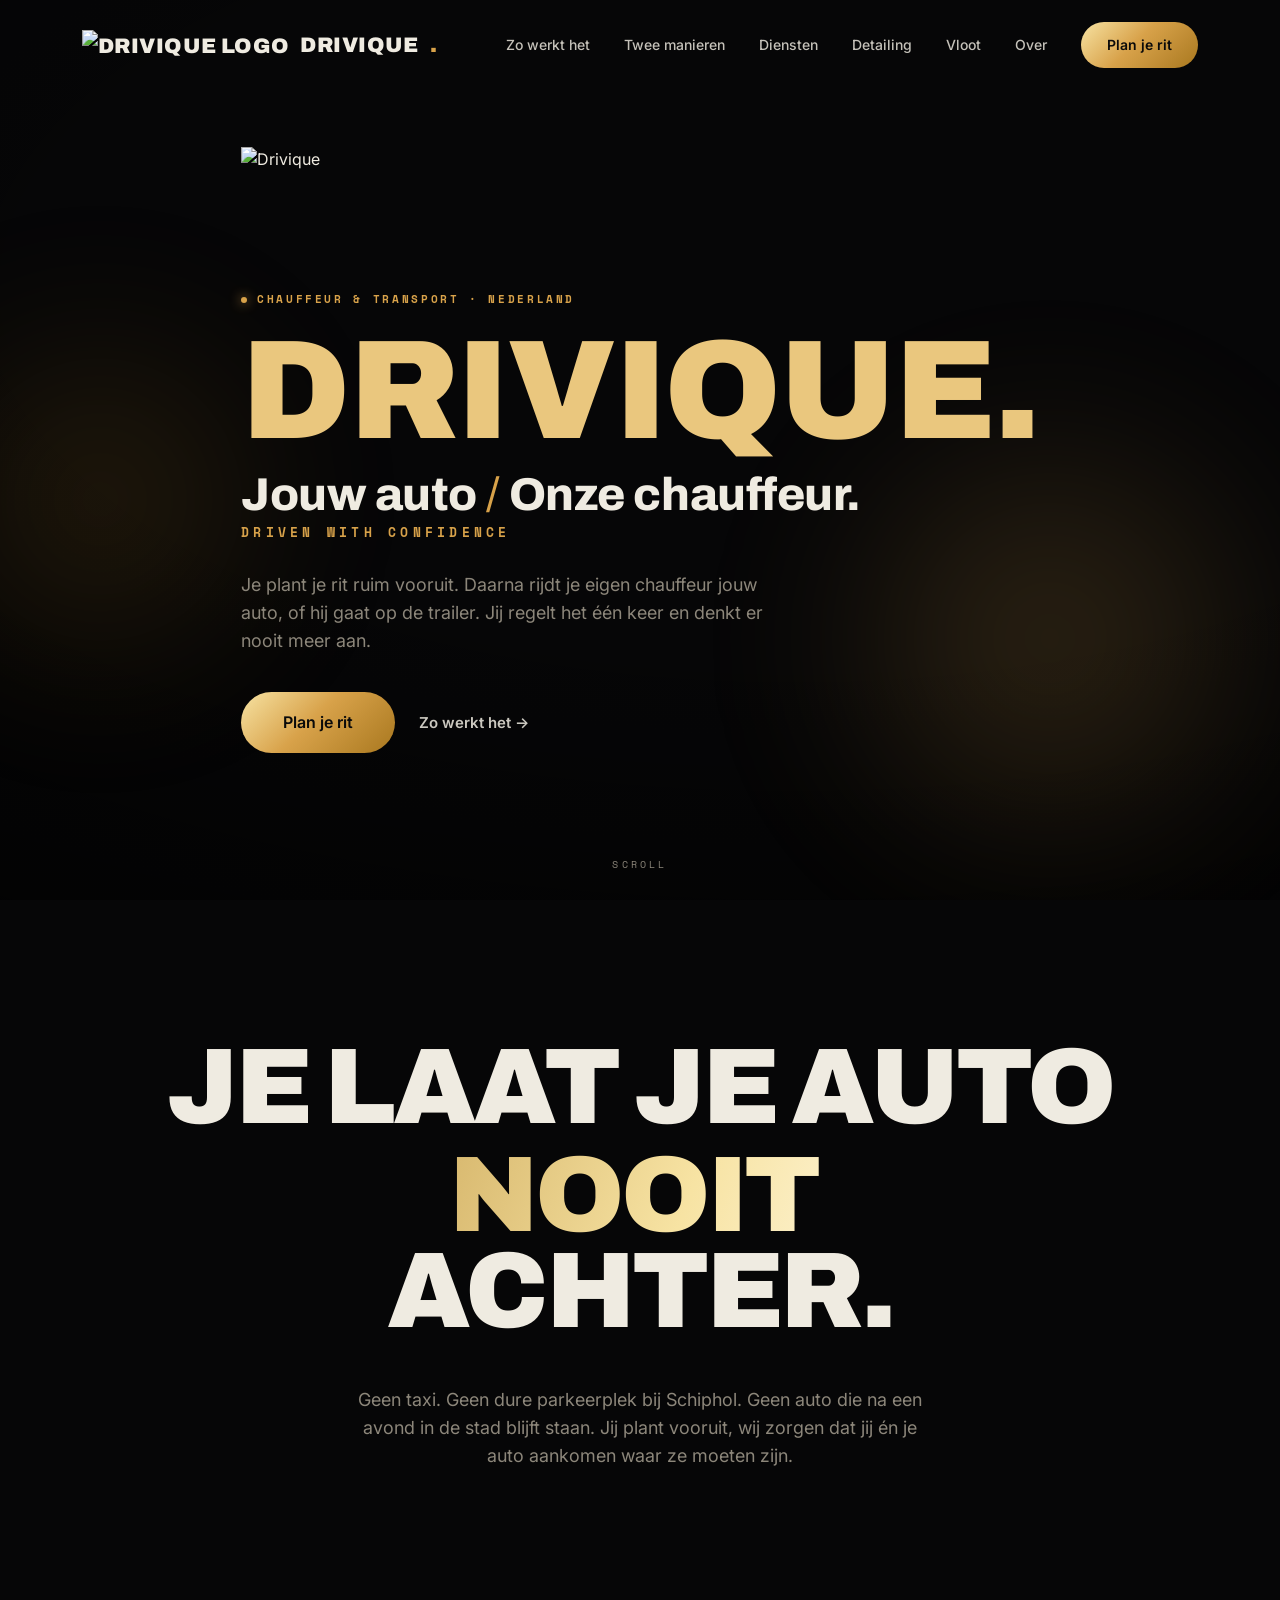
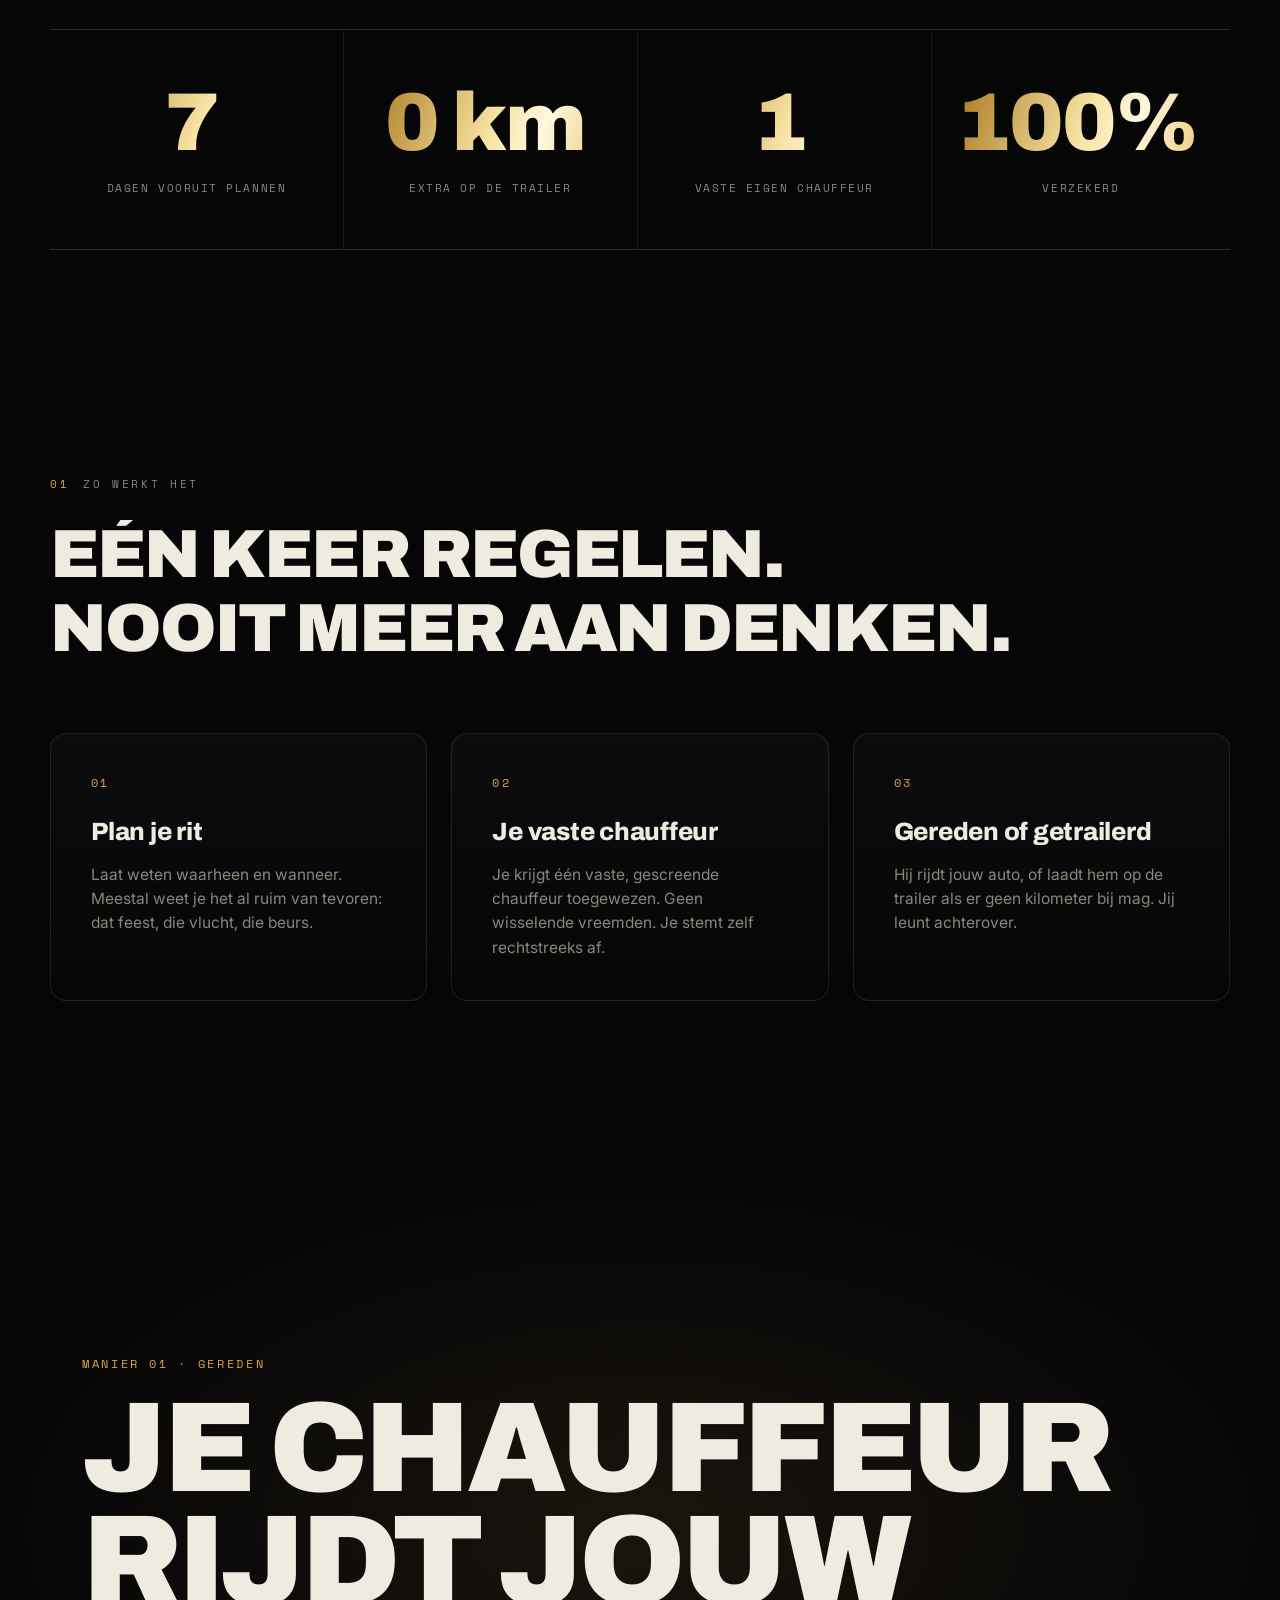
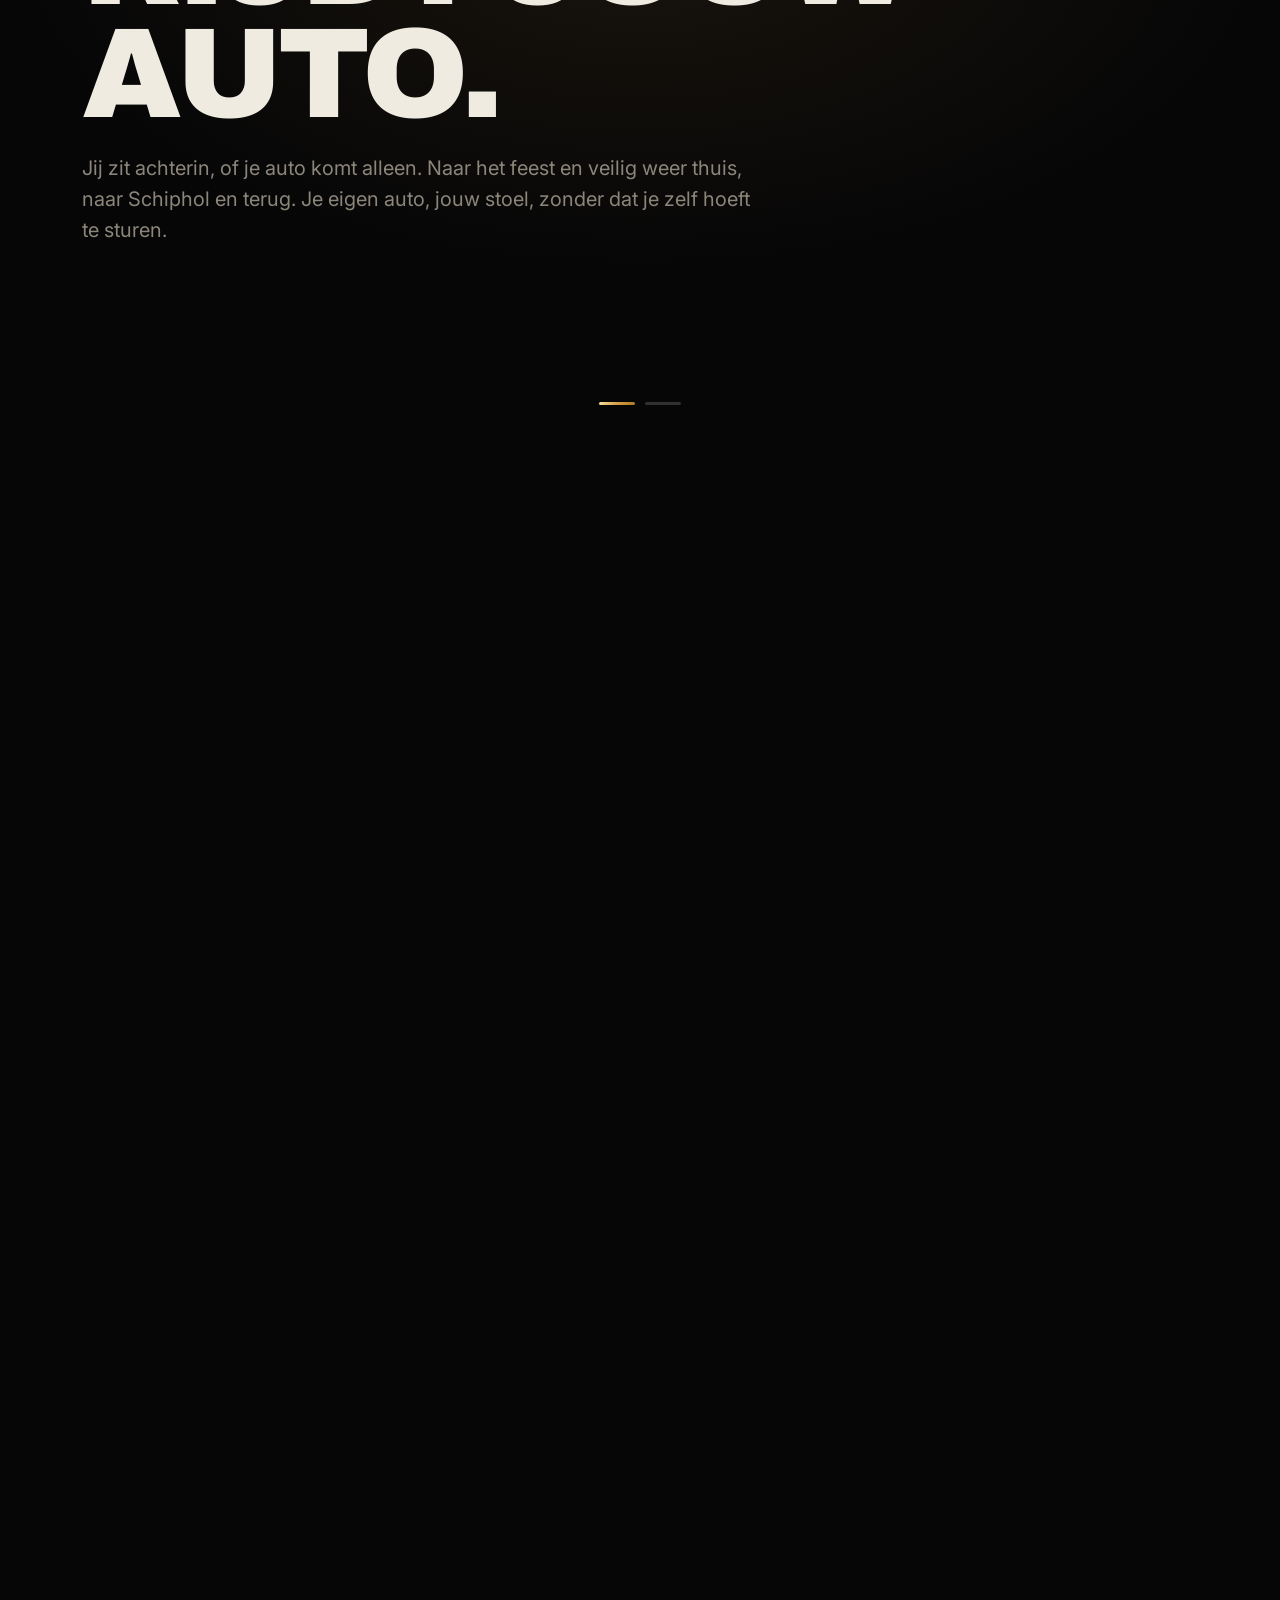
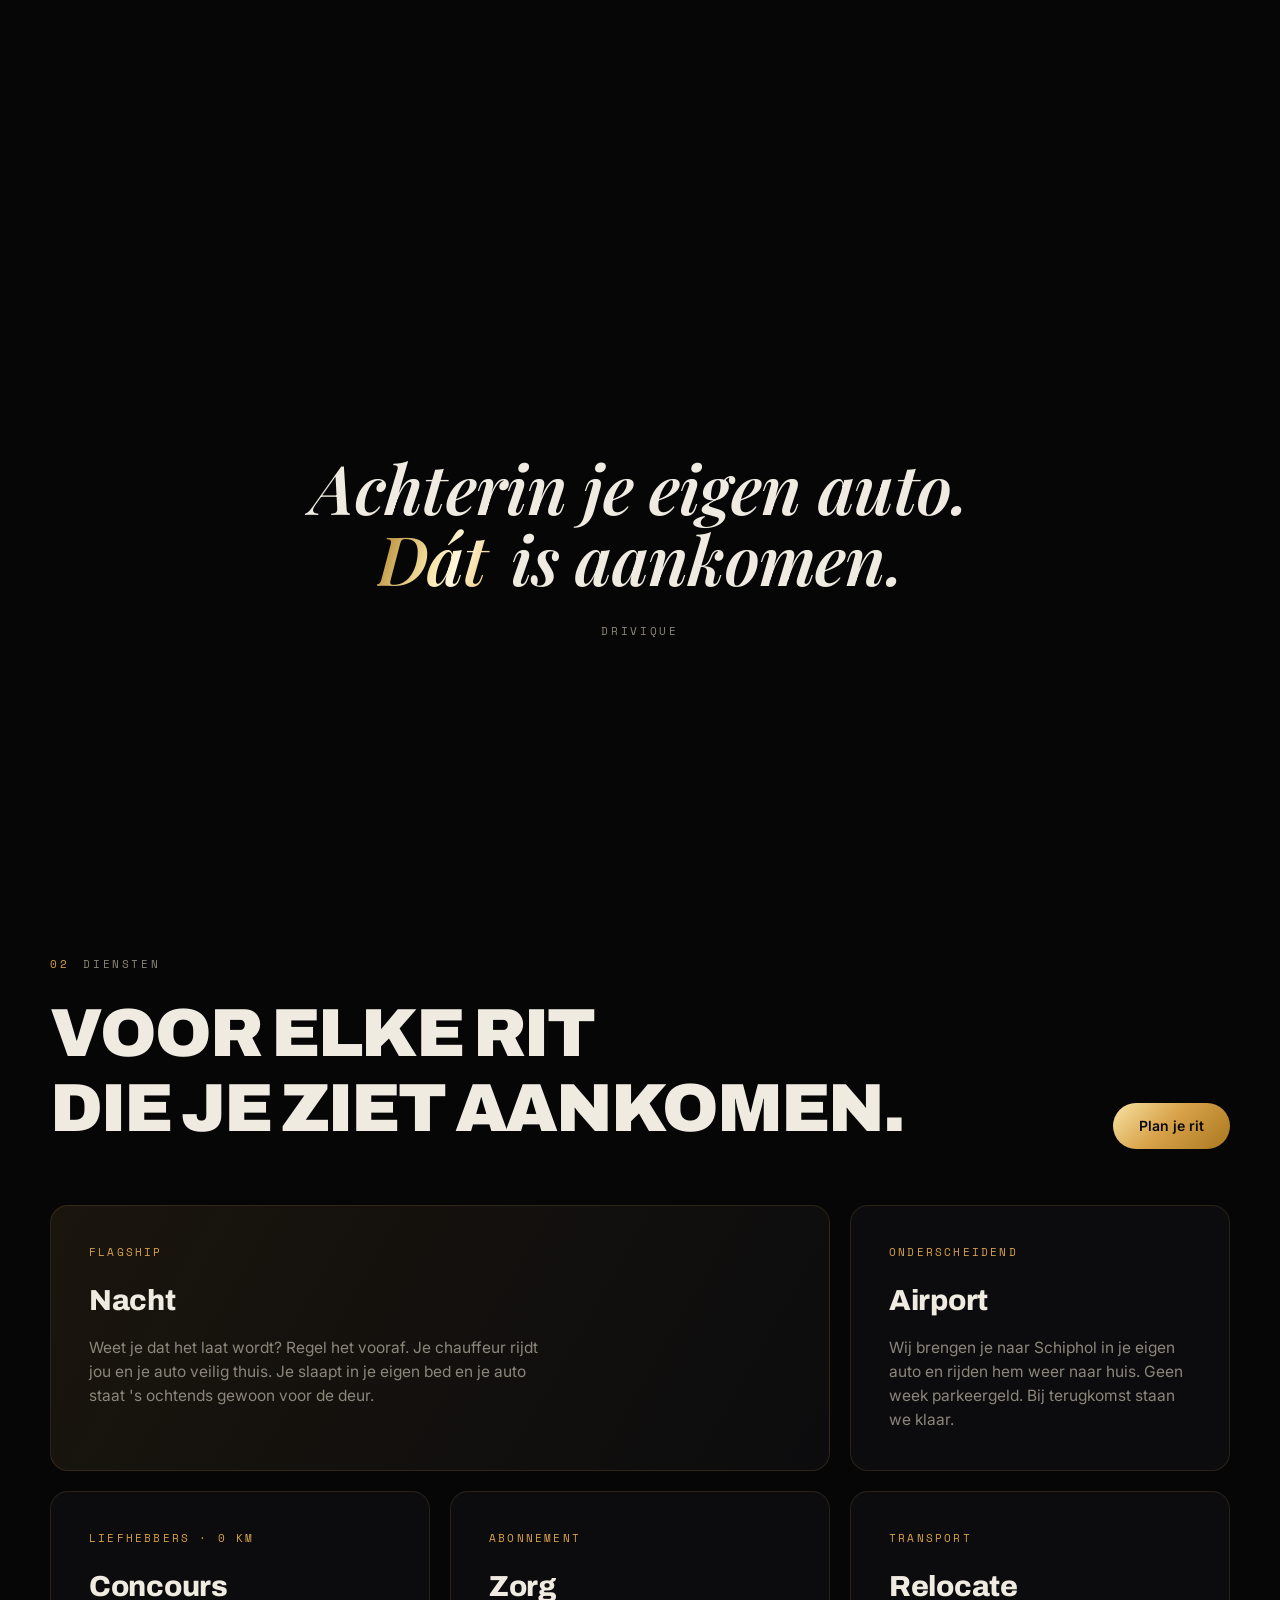
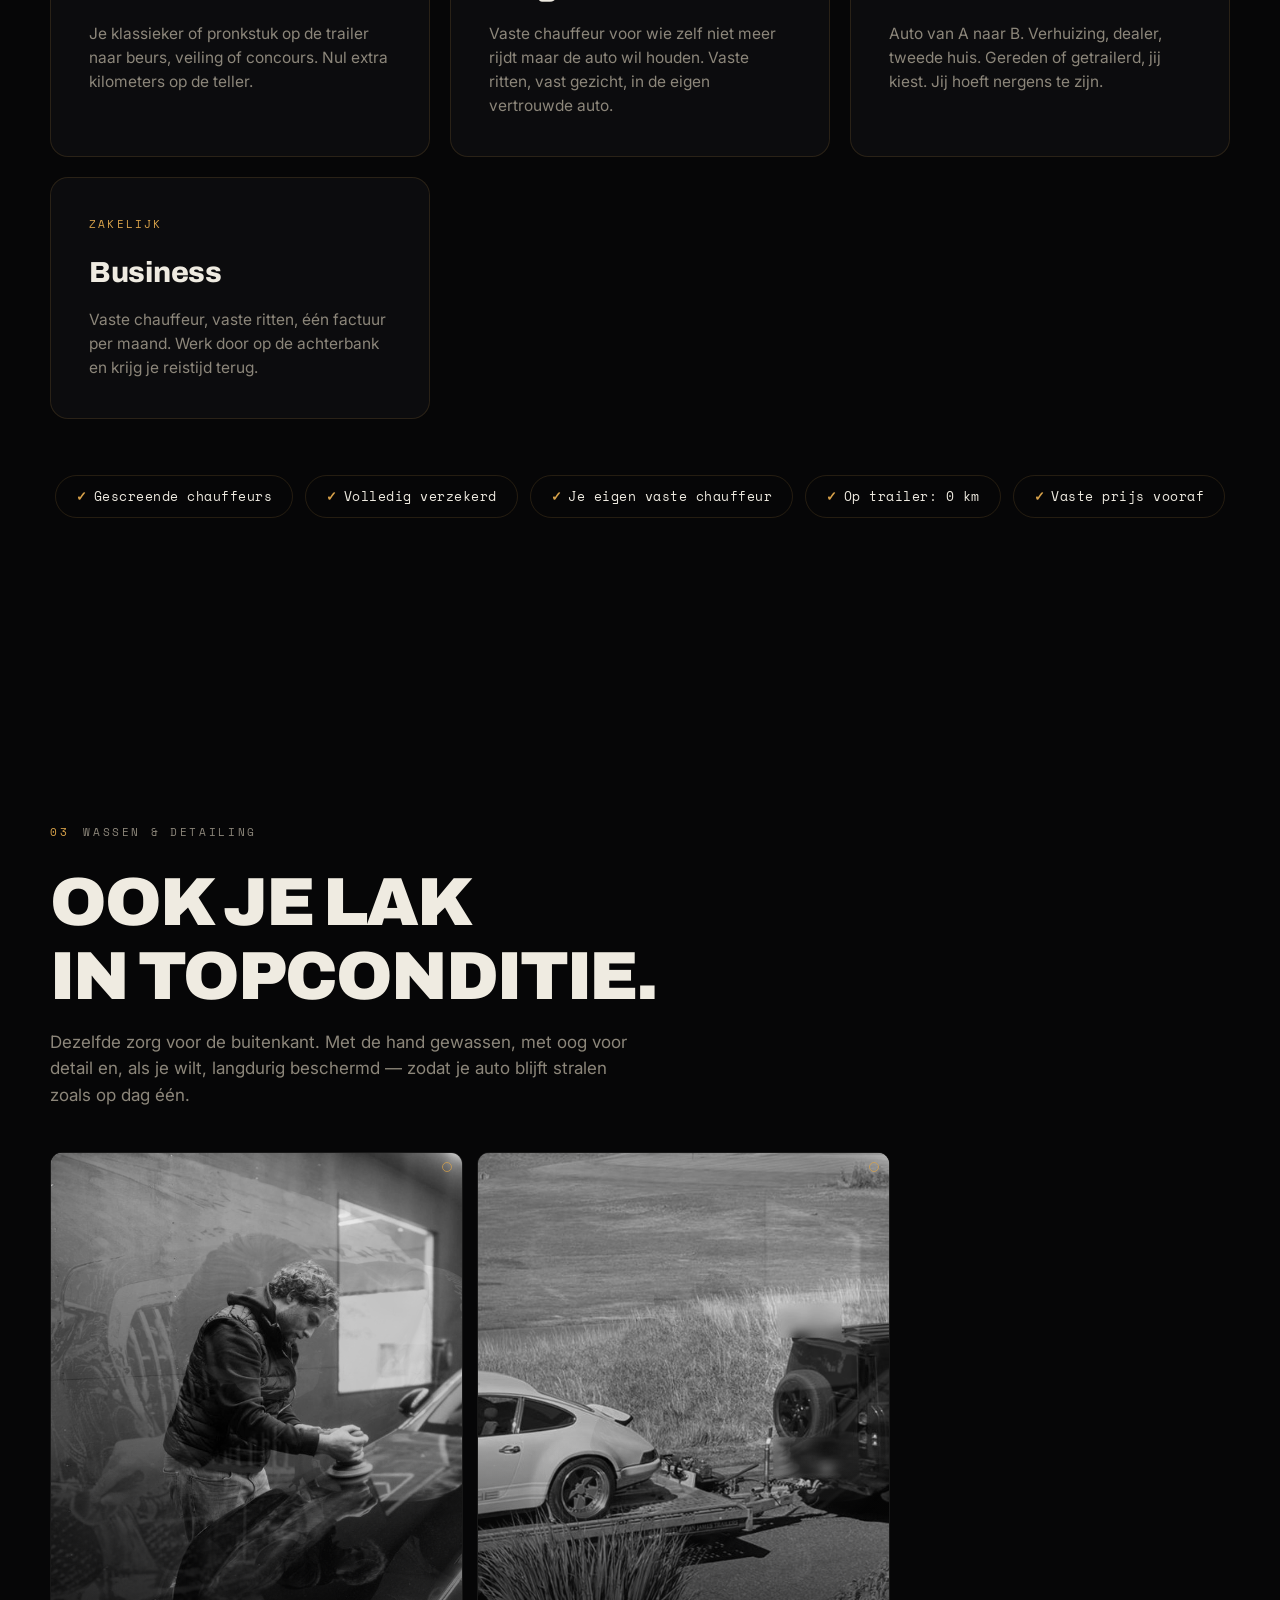
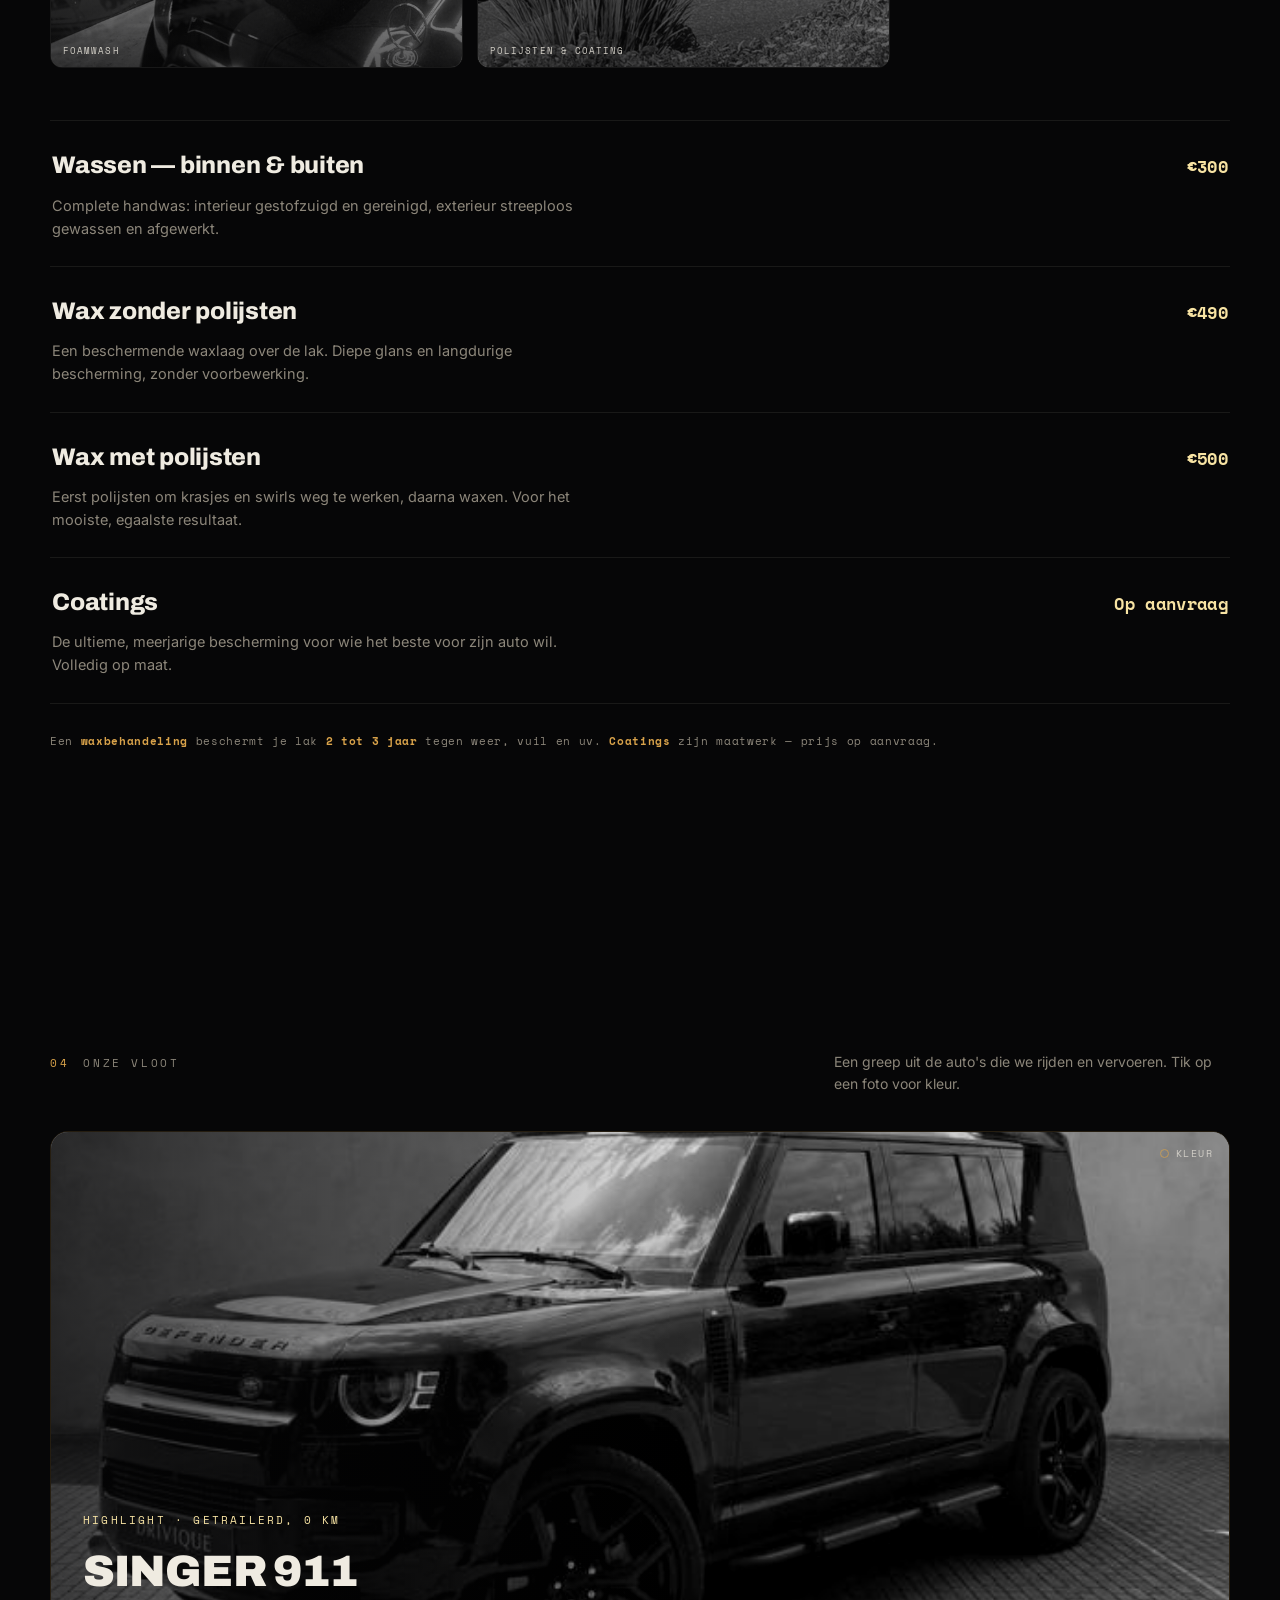
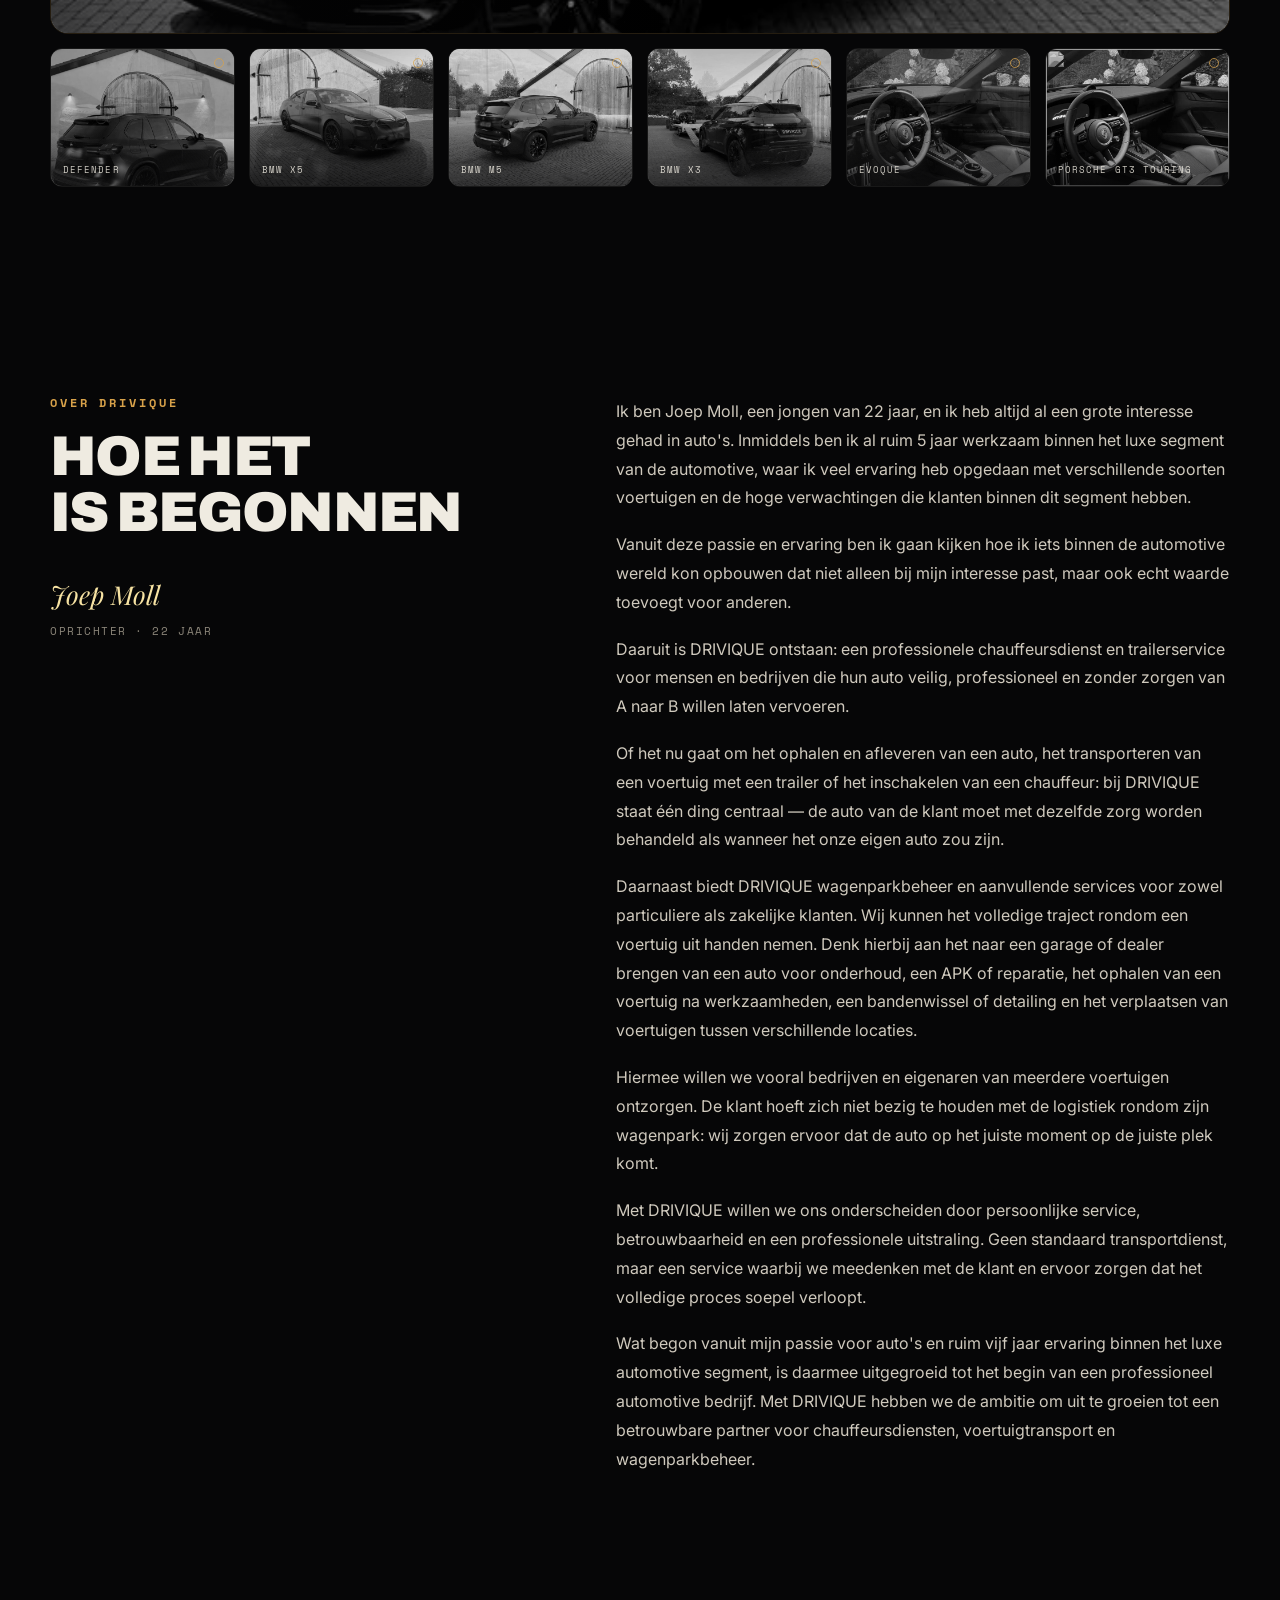
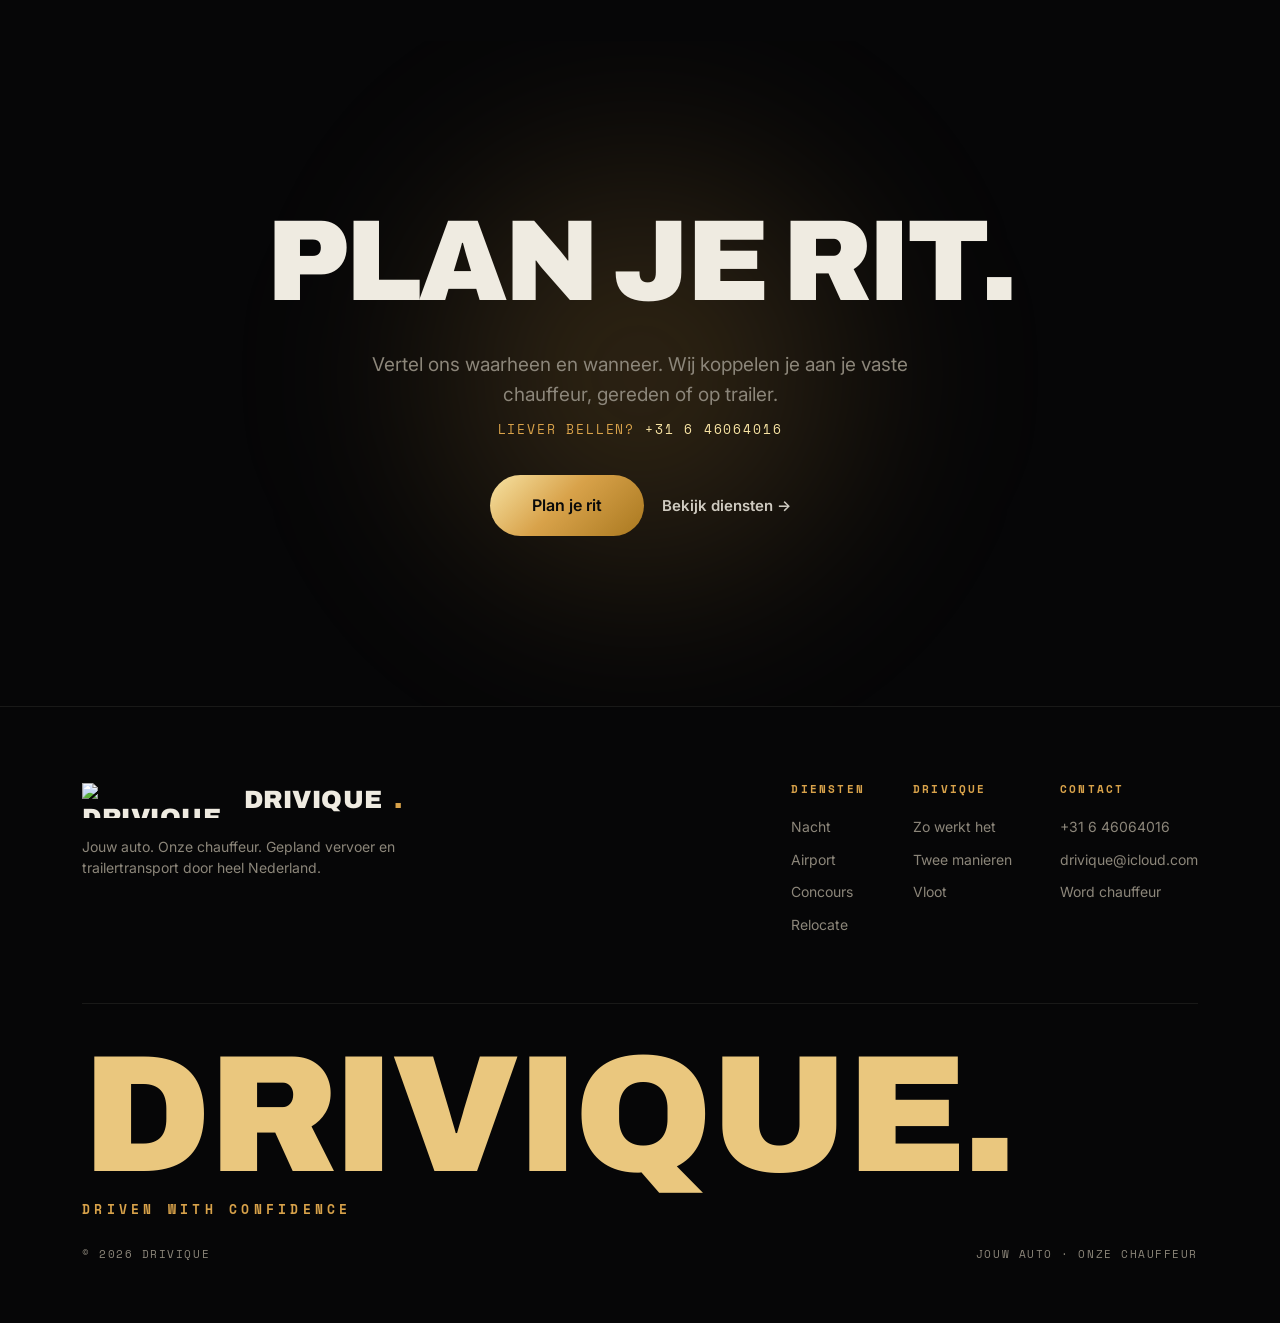
==== commit f8a156c9: "Update index.html" ====
--- a/index.html
+++ b/index.html
@@ -1,6 +1,7 @@
 <!DOCTYPE html><html lang="nl"><head><meta charset="UTF-8"><meta name="viewport" content="width=device-width, initial-scale=1.0, viewport-fit=cover">
 <meta name="color-scheme" content="dark">
-<meta name="theme-color" content="#060607"><title>DRIVIQUE — Jouw auto. Onze chauffeur.</title><link rel="preconnect" href="https://fonts.googleapis.com"><link rel="preconnect" href="https://fonts.gstatic.com" crossorigin><link href="https://fonts.googleapis.com/css2?family=Archivo:wght@400;500;600;800;900&family=Inter:wght@400;500;600&family=Playfair+Display:ital,wght@1,600&family=Space+Mono:wght@400;700&display=swap" rel="stylesheet"><style>
+<meta name="theme-color" content="#060607">
+<link rel="icon" type="image/png" href="[data-uri]"><title>DRIVIQUE — Jouw auto. Onze chauffeur.</title><link rel="preconnect" href="https://fonts.googleapis.com"><link rel="preconnect" href="https://fonts.gstatic.com" crossorigin><link href="https://fonts.googleapis.com/css2?family=Archivo:wght@400;500;600;800;900&family=Inter:wght@400;500;600&family=Playfair+Display:ital,wght@1,600&family=Space+Mono:wght@400;700&display=swap" rel="stylesheet"><style>
   :root{--black:#060607;--panel:#0C0C0E;--panel2:#131315;--leather:#1A150D;--bone:#EFEBE1;--grey:#8C867A;--gold:#D8A24A;--gold-hi:#F7E3A3;--gold-deep:#A9781F;--line:rgba(216,162,74,.15);--hair:rgba(239,235,225,.08);--display:"Archivo",system-ui,sans-serif;--body:"Inter",system-ui,sans-serif;--serif:"Playfair Display",Georgia,serif;--mono:"Space Mono",ui-monospace,monospace;--grad:linear-gradient(135deg,#F7E3A3,#D8A24A 46%,#A9781F);--ease:cubic-bezier(.16,1,.3,1);color-scheme:dark;}
   *{box-sizing:border-box;margin:0;padding:0}
   html{scroll-behavior:smooth;-webkit-text-size-adjust:100%;text-size-adjust:100%;background:#060607}
@@ -232,17 +233,26 @@
   @media(max-width:900px){.strip3{grid-template-columns:1fr;max-width:420px}}
   .pnote{margin-top:28px;font-family:var(--mono);font-size:11px;letter-spacing:.06em;color:var(--grey);line-height:1.8}
   .pnote b{color:var(--gold)}
+
+  .logo{display:flex;align-items:center;gap:11px}
+  .brandmark{height:1.4em;width:auto;display:block}
+  .hero-mark{height:clamp(58px,9vw,112px);width:auto;display:block;margin-bottom:26px}
+  .js .hero-mark{opacity:0;transform:translateY(14px) scale(.96);animation:markin 1s var(--ease) .15s forwards}
+  @keyframes markin{to{opacity:1;transform:none}}
+  .slogan{font-family:var(--mono);font-weight:700;font-size:clamp(10px,1.35vw,12.5px);letter-spacing:.34em;text-transform:uppercase;color:var(--gold)}
 </style></head><body><div aria-hidden="true" style="position:fixed;inset:0;background:#060607;z-index:-2;pointer-events:none"></div>
 <div id="bar"></div>
-<nav id="nav"><div class="wrap nav-in"><div class="logo">Drivique<span class="d">.</span></div>
+<nav id="nav"><div class="wrap nav-in"><div class="logo"><img class="brandmark" src="images/photo01.png" alt="Drivique logo">Drivique<span class="d">.</span></div>
 <div class="nav-links"><a href="#werkt">Zo werkt het</a><a href="#manieren">Twee manieren</a><a href="#diensten">Diensten</a><a href="#detailing">Detailing</a><a href="#vloot">Vloot</a><a href="#over">Over</a><a href="#plan" class="btn">Plan je rit</a></div></div></nav>
 
 <header class="hero">
   <div class="glow a" data-par="0.10"></div><div class="glow b" data-par="-0.07"></div><div class="sweep"></div>
   <div class="wrap hero-in">
+    <img class="hero-mark" src="images/photo01.png" alt="Drivique">
     <span class="eyebrow">Chauffeur &amp; transport · Nederland</span>
     <h1><span class="mline"><span class="goldflat">Drivique.</span></span></h1>
     <div class="tag"><span class="mline" style="--d:.08s"><span>Jouw auto<span class="sep">/</span>Onze chauffeur.</span></span></div>
+    <div class="slogan reveal" style="--d:.14s">Driven with confidence</div>
     <p class="lead reveal" style="--d:.2s">Je plant je rit ruim vooruit. Daarna rijdt je eigen chauffeur jouw auto, of hij gaat op de trailer. Jij regelt het één keer en denkt er nooit meer aan.</p>
     <div class="cta reveal" style="--d:.3s"><a href="#plan" class="btn lg">Plan je rit</a><a href="#werkt" class="ghost">Zo werkt het →</a></div>
   </div>
@@ -313,7 +323,7 @@
   <span class="kick reveal"><em>03</em>Wassen &amp; detailing</span>
   <h2 class="big"><span class="mline"><span>Ook je lak</span></span><span class="mline" style="--d:.08s"><span>in topconditie.</span></span></h2>
   <p class="price-intro reveal" style="--d:.14s">Dezelfde zorg voor de buitenkant. Met de hand gewassen, met oog voor detail en, als je wilt, langdurig beschermd — zodat je auto blijft stralen zoals op dag één.</p>
-  <div class="strip3 reveal" style="--d:.06s"><div class="shot"><img class="c" src="images/photo01.jpg" alt="Foamwash" loading="lazy"><img class="bw" src="images/photo02.jpg" alt="" aria-hidden="true"><span class="tapc"></span><span>Foamwash</span></div><div class="shot"><img class="c" src="images/photo03.jpg" alt="Polijsten & coating" loading="lazy"><img class="bw" src="images/photo04.jpg" alt="" aria-hidden="true"><span class="tapc"></span><span>Polijsten & coating</span></div></div>
+  <div class="strip3 reveal" style="--d:.06s"><div class="shot"><img class="c" src="images/photo02.jpg" alt="Foamwash" loading="lazy"><img class="bw" src="images/photo03.jpg" alt="" aria-hidden="true"><span class="tapc"></span><span>Foamwash</span></div><div class="shot"><img class="c" src="images/photo04.jpg" alt="Polijsten & coating" loading="lazy"><img class="bw" src="images/photo05.jpg" alt="" aria-hidden="true"><span class="tapc"></span><span>Polijsten & coating</span></div></div>
   <div class="pricelist reveal" style="--d:.06s">
     <div class="prow"><div class="pname">Wassen &mdash; binnen &amp; buiten<span class="pdesc">Complete handwas: interieur gestofzuigd en gereinigd, exterieur streeploos gewassen en afgewerkt.</span></div><div class="pprice">&euro;300</div></div>
     <div class="prow"><div class="pname">Wax zonder polijsten<span class="pdesc">Een beschermende waxlaag over de lak. Diepe glans en langdurige bescherming, zonder voorbewerking.</span></div><div class="pprice">&euro;490</div></div>
@@ -322,12 +332,12 @@
   </div>
   <p class="pnote reveal" style="--d:.1s">Een <b>waxbehandeling</b> beschermt je lak <b>2 tot 3 jaar</b> tegen weer, vuil en uv. <b>Coatings</b> zijn maatwerk &mdash; prijs op aanvraag.</p>
 </section>
-<section class="fleet wrap" id="vloot"><div class="head reveal"><span class="kick" style="margin:0"><em>04</em>Onze vloot</span><p>Een greep uit de auto's die we rijden en vervoeren. Tik op een foto voor kleur.</p></div><div class="hl reveal"><img class="c" src="images/photo05.jpg" alt="Singer 911 op transport" loading="lazy"><img class="bw" src="images/photo06.jpg" alt="" aria-hidden="true"><span class="tapc">Kleur</span><div class="cap"><div class="k">Highlight · Getrailerd, 0 km</div><h3>Singer 911</h3></div></div><div class="strip reveal" style="--d:.06s"><div class="shot"><img class="c" src="images/photo07.jpg" alt="Defender" loading="lazy"><img class="bw" src="images/photo08.jpg" alt="" aria-hidden="true"><span class="tapc"></span><span>Defender</span></div>
-    <div class="shot"><img class="c" src="images/photo09.jpg" alt="BMW X5" loading="lazy"><img class="bw" src="images/photo10.jpg" alt="" aria-hidden="true"><span class="tapc"></span><span>BMW X5</span></div>
-    <div class="shot"><img class="c" src="images/photo11.jpg" alt="BMW M5" loading="lazy"><img class="bw" src="images/photo12.jpg" alt="" aria-hidden="true"><span class="tapc"></span><span>BMW M5</span></div>
-    <div class="shot"><img class="c" src="images/photo13.jpg" alt="BMW X3" loading="lazy"><img class="bw" src="images/photo14.jpg" alt="" aria-hidden="true"><span class="tapc"></span><span>BMW X3</span></div>
-    <div class="shot"><img class="c" src="images/photo15.jpg" alt="Evoque" loading="lazy"><img class="bw" src="images/photo16.jpg" alt="" aria-hidden="true"><span class="tapc"></span><span>Evoque</span></div>
-    <div class="shot"><img class="c" src="images/photo17.jpg" alt="Porsche GT3 Touring" loading="lazy"><img class="bw" src="images/photo18.jpg" alt="" aria-hidden="true"><span class="tapc"></span><span>Porsche GT3 Touring</span></div></div></section>
+<section class="fleet wrap" id="vloot"><div class="head reveal"><span class="kick" style="margin:0"><em>04</em>Onze vloot</span><p>Een greep uit de auto's die we rijden en vervoeren. Tik op een foto voor kleur.</p></div><div class="hl reveal"><img class="c" src="images/photo06.jpg" alt="Singer 911 op transport" loading="lazy"><img class="bw" src="images/photo07.jpg" alt="" aria-hidden="true"><span class="tapc">Kleur</span><div class="cap"><div class="k">Highlight · Getrailerd, 0 km</div><h3>Singer 911</h3></div></div><div class="strip reveal" style="--d:.06s"><div class="shot"><img class="c" src="images/photo08.jpg" alt="Defender" loading="lazy"><img class="bw" src="images/photo09.jpg" alt="" aria-hidden="true"><span class="tapc"></span><span>Defender</span></div>
+    <div class="shot"><img class="c" src="images/photo10.jpg" alt="BMW X5" loading="lazy"><img class="bw" src="images/photo11.jpg" alt="" aria-hidden="true"><span class="tapc"></span><span>BMW X5</span></div>
+    <div class="shot"><img class="c" src="images/photo12.jpg" alt="BMW M5" loading="lazy"><img class="bw" src="images/photo13.jpg" alt="" aria-hidden="true"><span class="tapc"></span><span>BMW M5</span></div>
+    <div class="shot"><img class="c" src="images/photo14.jpg" alt="BMW X3" loading="lazy"><img class="bw" src="images/photo15.jpg" alt="" aria-hidden="true"><span class="tapc"></span><span>BMW X3</span></div>
+    <div class="shot"><img class="c" src="images/photo16.jpg" alt="Evoque" loading="lazy"><img class="bw" src="images/photo17.jpg" alt="" aria-hidden="true"><span class="tapc"></span><span>Evoque</span></div>
+    <div class="shot"><img class="c" src="images/photo18.jpg" alt="Porsche GT3 Touring" loading="lazy"><img class="bw" src="images/photo19.jpg" alt="" aria-hidden="true"><span class="tapc"></span><span>Porsche GT3 Touring</span></div></div></section>
 
 <section class="about wrap" id="over">
   <div class="grid">
@@ -355,7 +365,7 @@
 </div></section>
 
 <footer><div class="wrap"><div class="foot-top">
-  <div style="max-width:320px"><div class="logo" style="font-size:25px;margin-bottom:16px">Drivique<span class="d">.</span></div>
+  <div style="max-width:320px"><div class="logo" style="font-size:25px;margin-bottom:16px"><img class="brandmark" src="images/photo01.png" alt="Drivique logo">Drivique<span class="d">.</span></div>
   <p style="color:var(--grey);font-size:14px">Jouw auto. Onze chauffeur. Gepland vervoer en trailertransport door heel Nederland.</p></div>
   <div class="foot-links">
     <div class="foot-col"><h4>Diensten</h4><a href="#diensten">Nacht</a><a href="#diensten">Airport</a><a href="#diensten">Concours</a><a href="#diensten">Relocate</a></div>
@@ -363,6 +373,7 @@
     <div class="foot-col"><h4>Contact</h4><a href="tel:+31646064016">+31 6 46064016</a><a href="mailto:drivique@icloud.com">drivique@icloud.com</a><a href="#">Word chauffeur</a></div>
   </div></div>
   <div class="foot-word goldflat">Drivique.</div>
+  <div class="slogan" style="margin-top:16px">Driven with confidence</div>
   <div class="foot-meta"><span>© 2026 Drivique</span><span>Jouw auto · Onze chauffeur</span></div>
 </div></footer>
 <script>
@@ -554,4 +565,4 @@
   document.addEventListener('keydown',function(e){if(e.key==='Escape'&&adm.classList.contains('open'))closeAdm();});
 })();
 </script>
-</body></html>+</body></html>
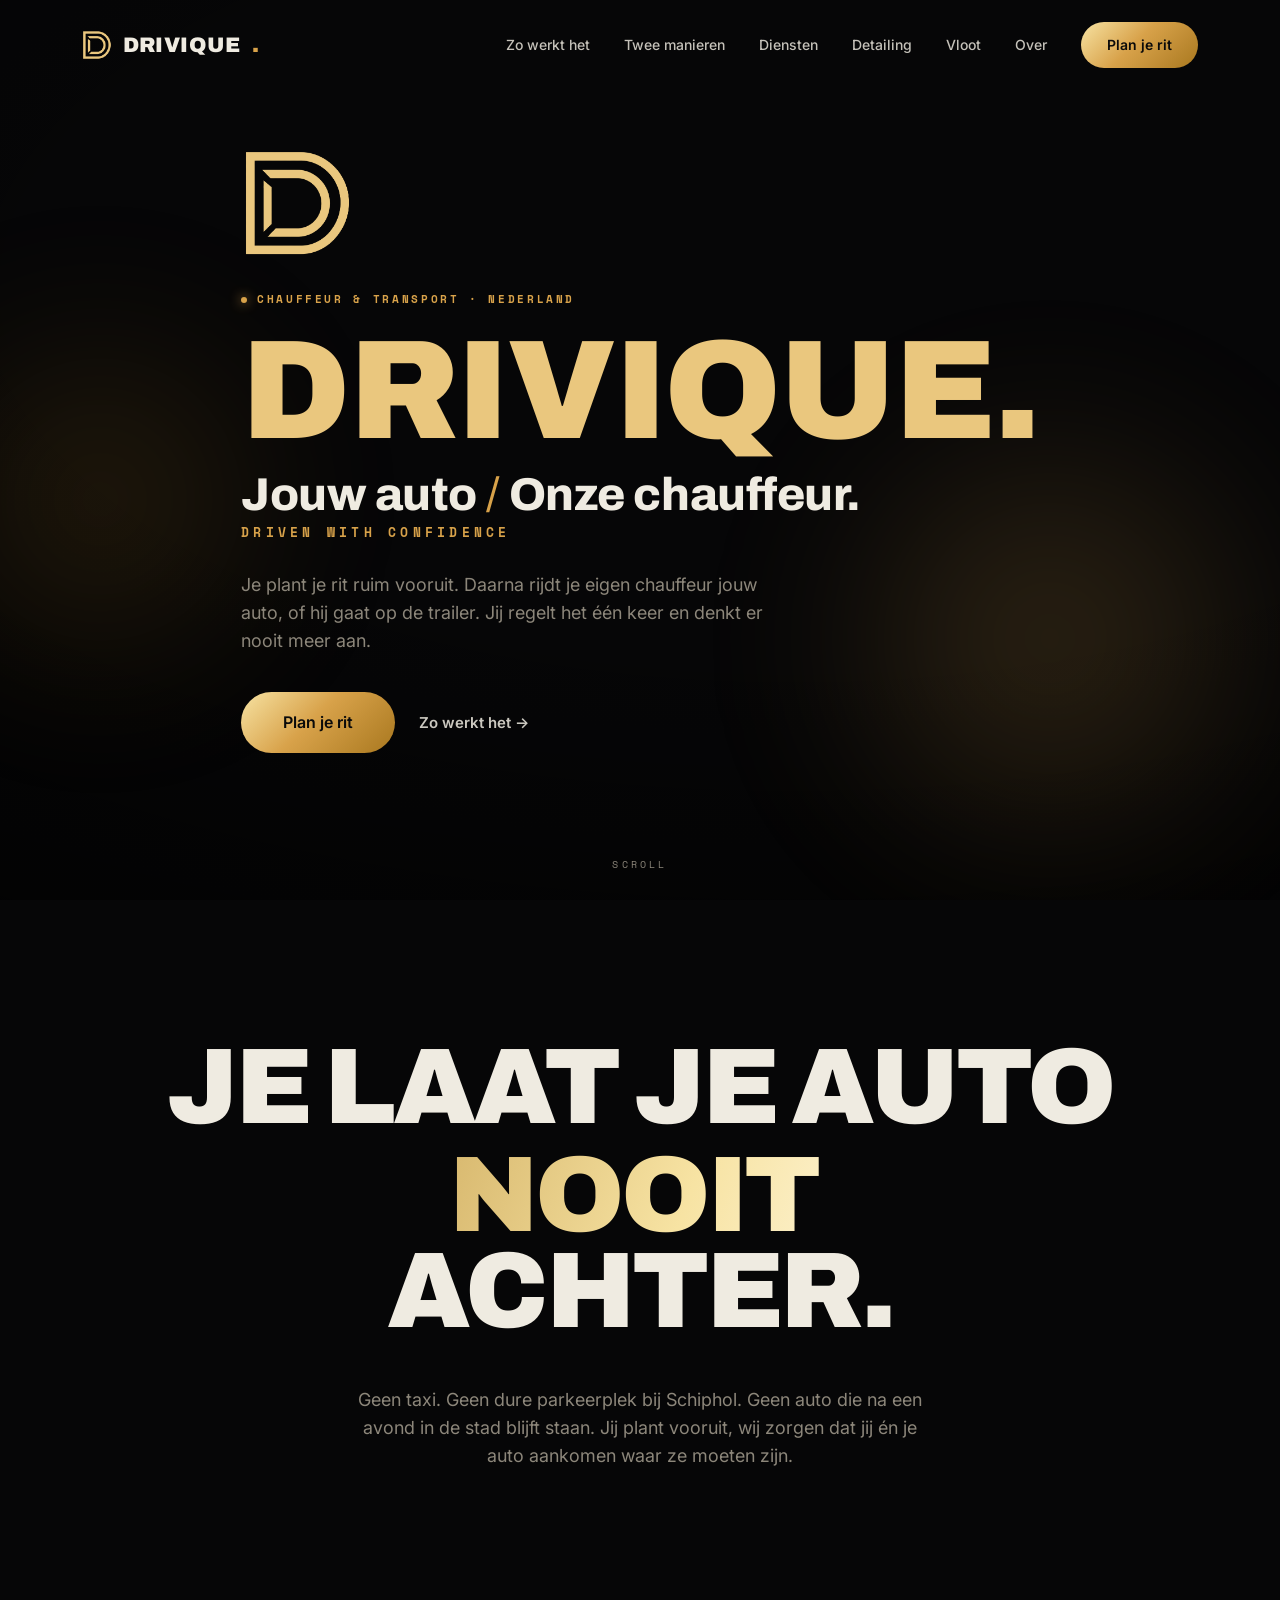
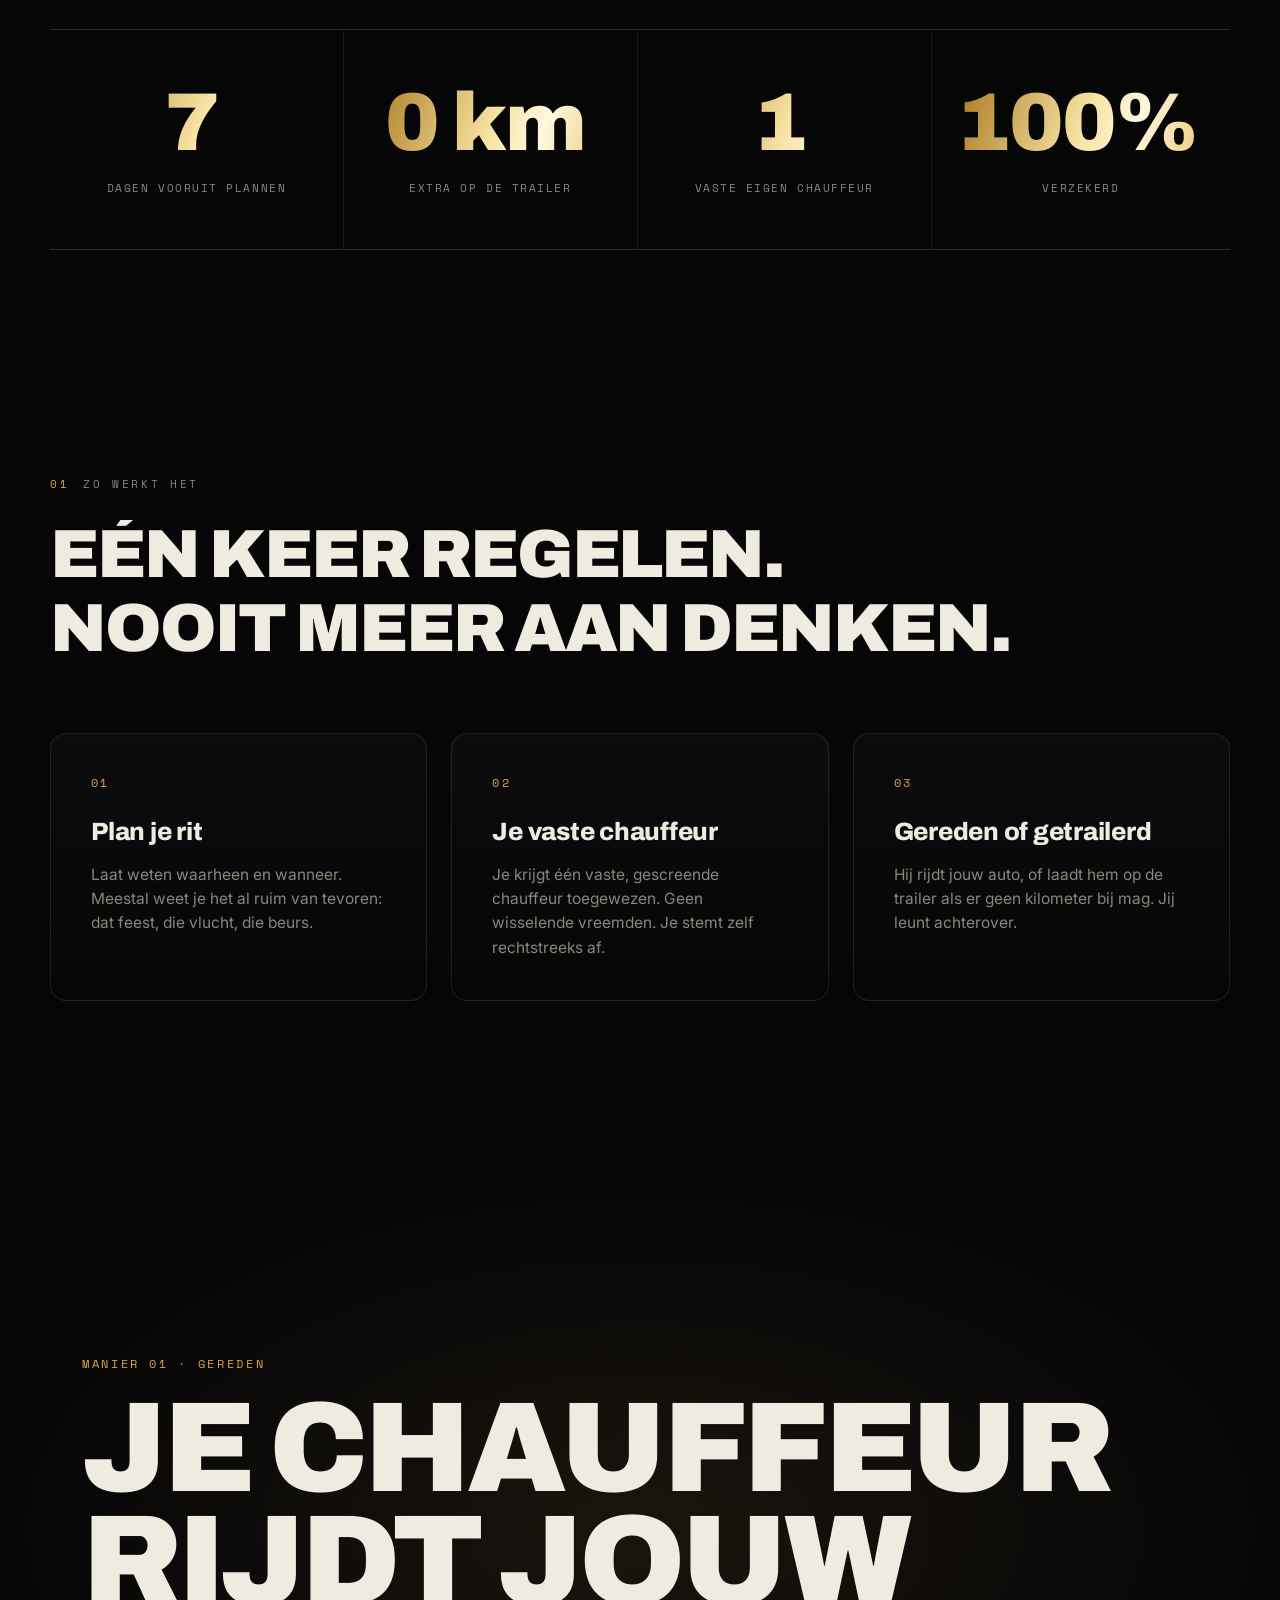
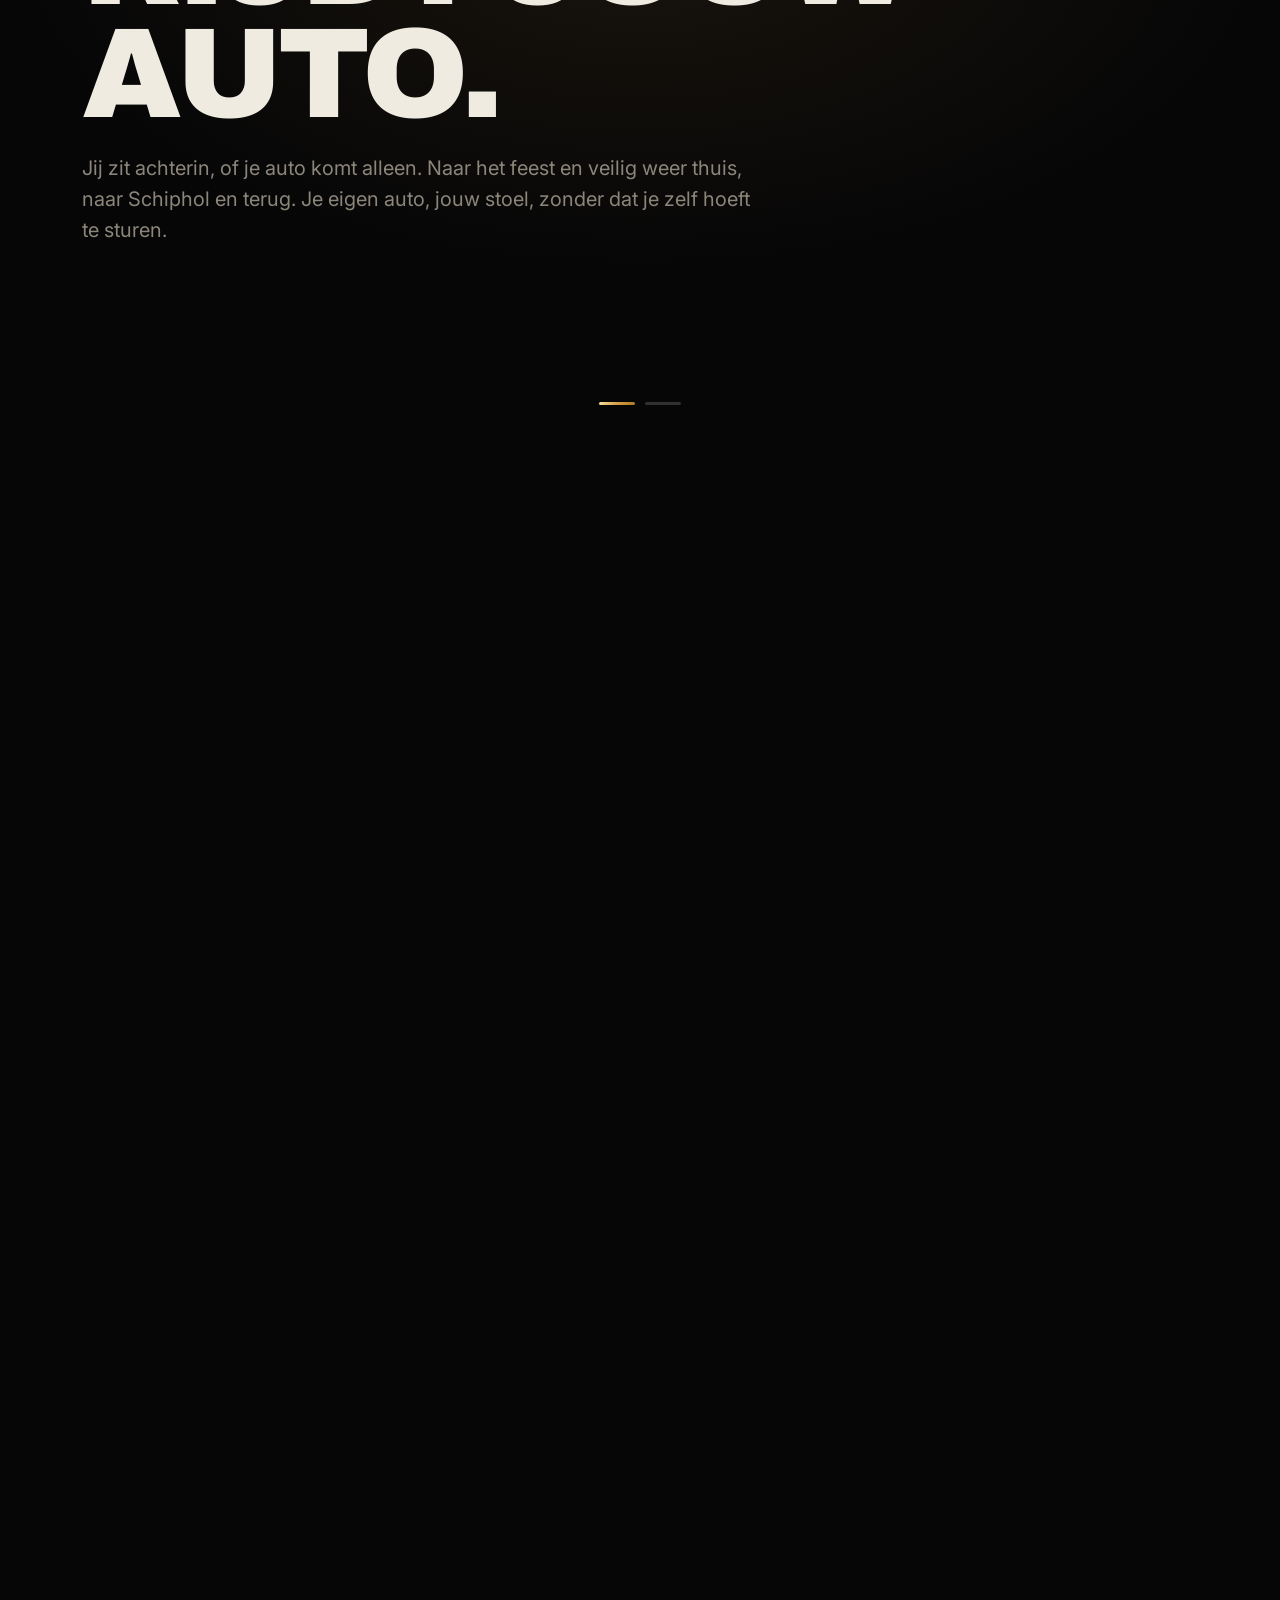
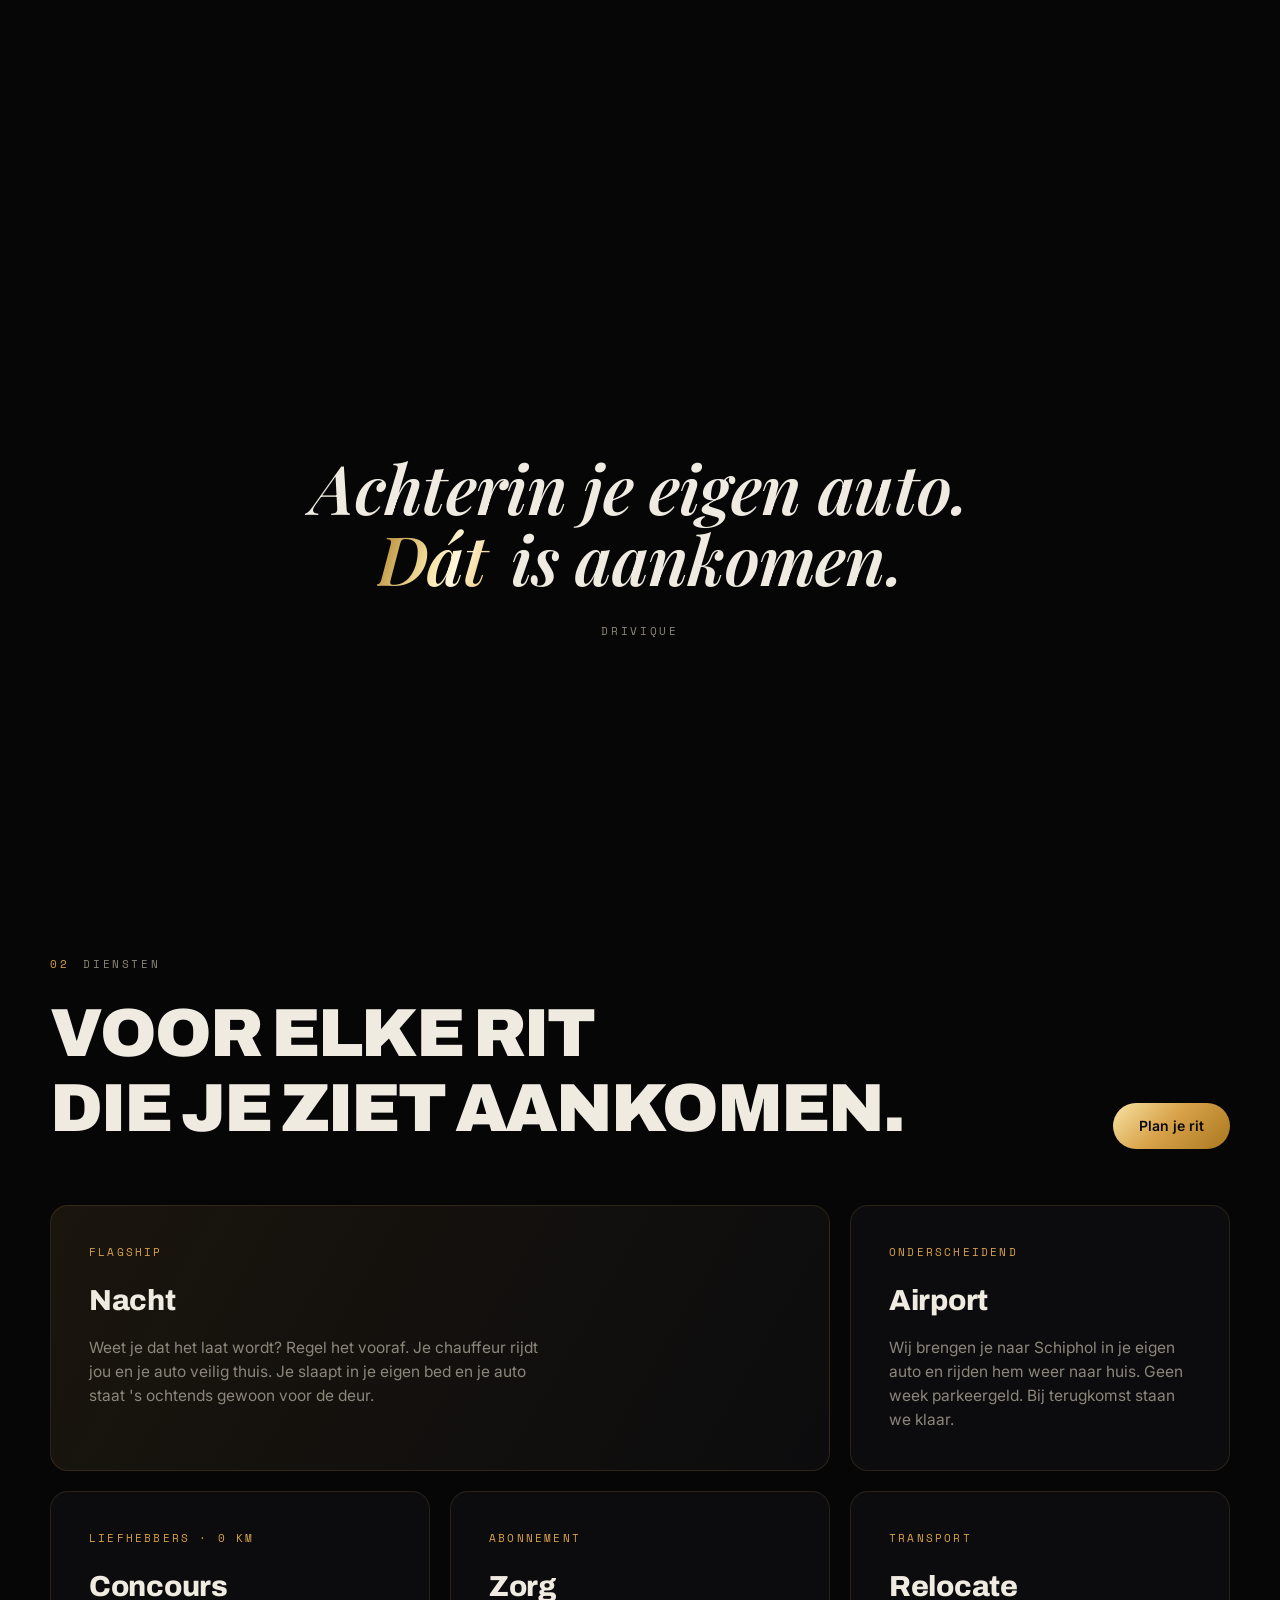
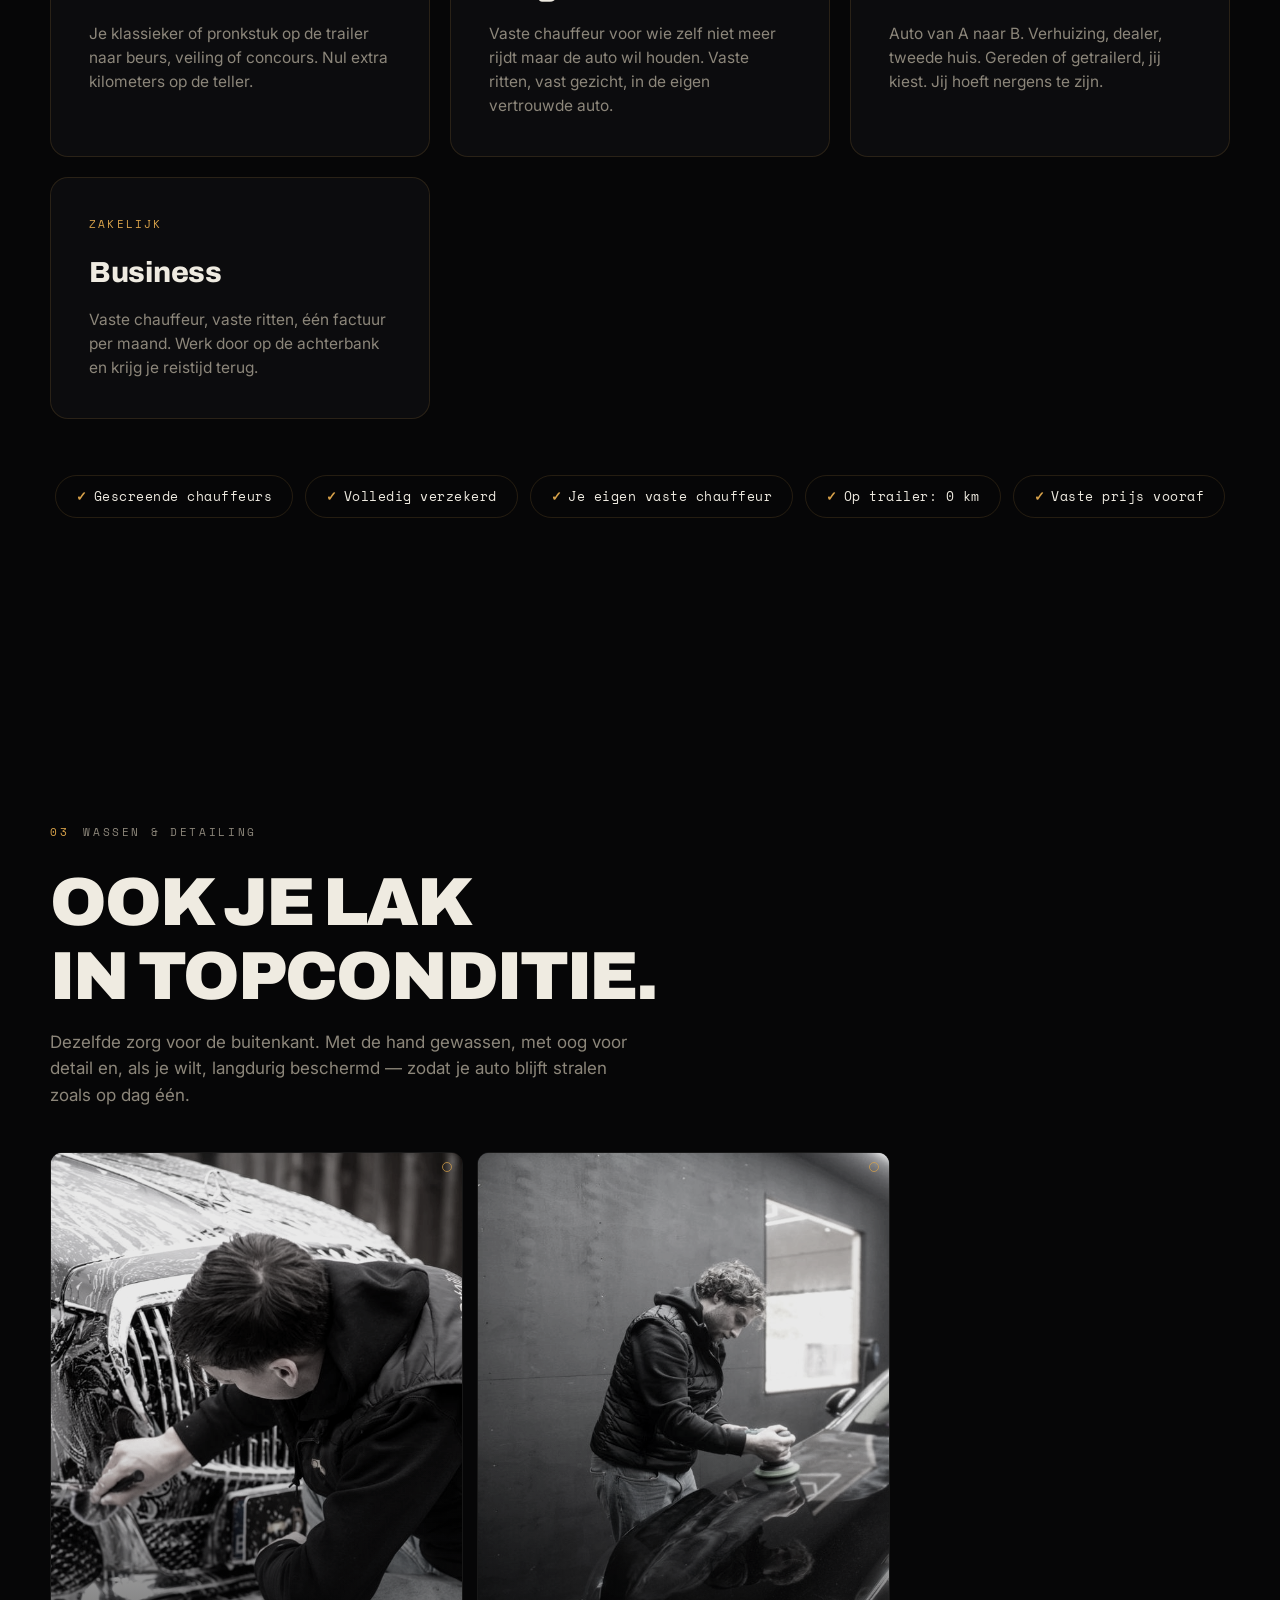
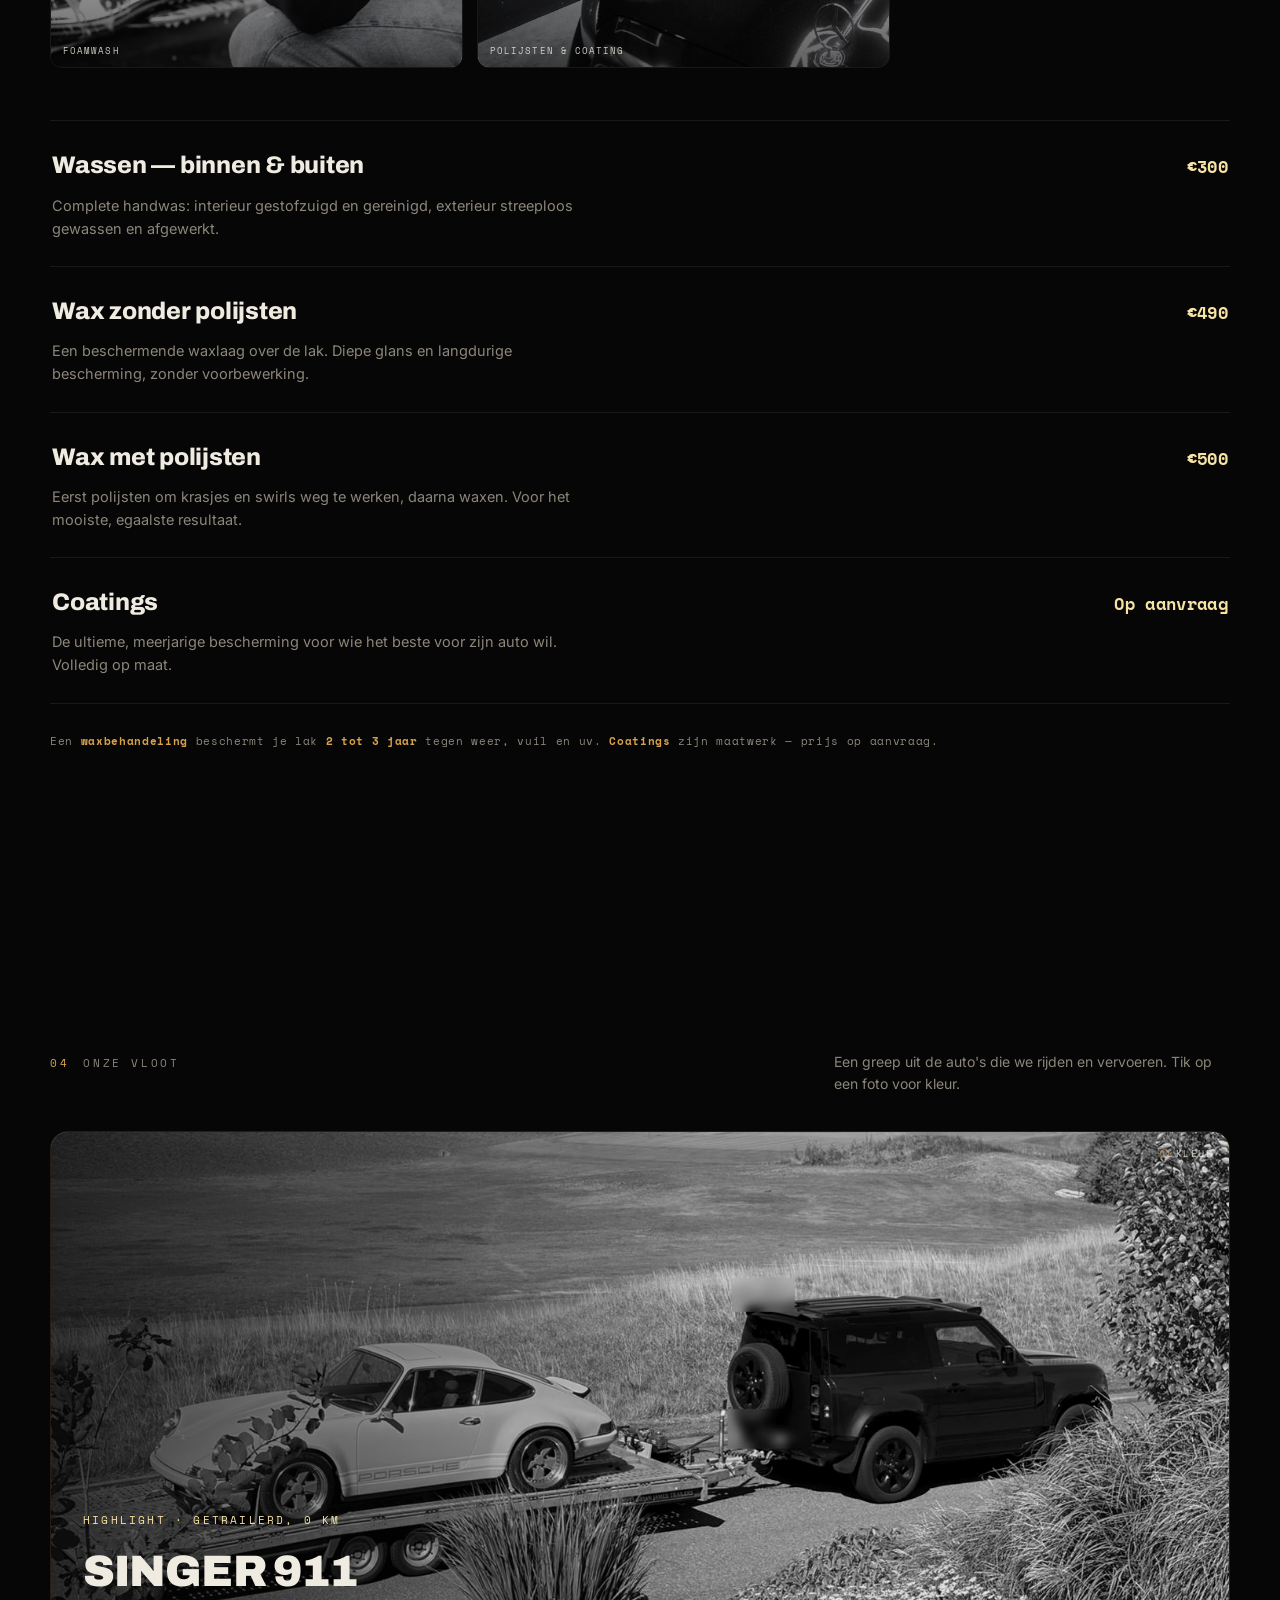
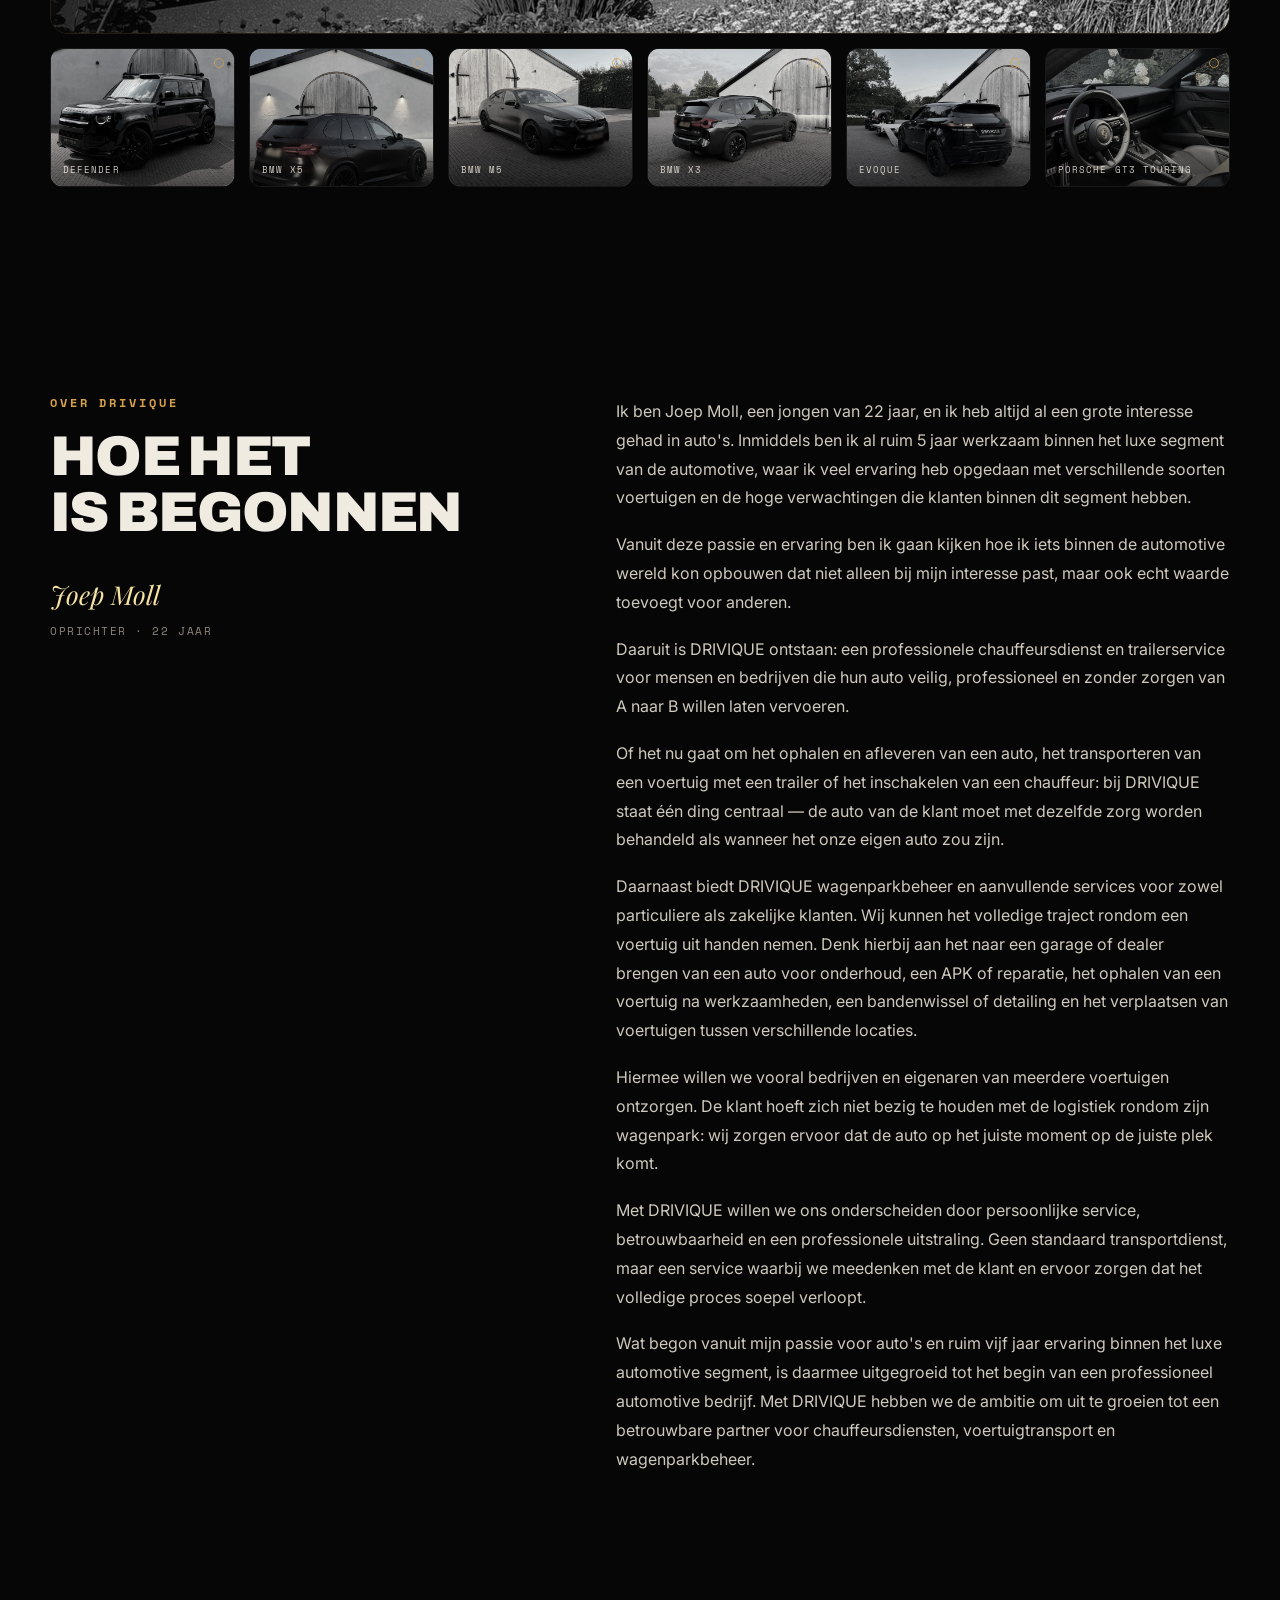
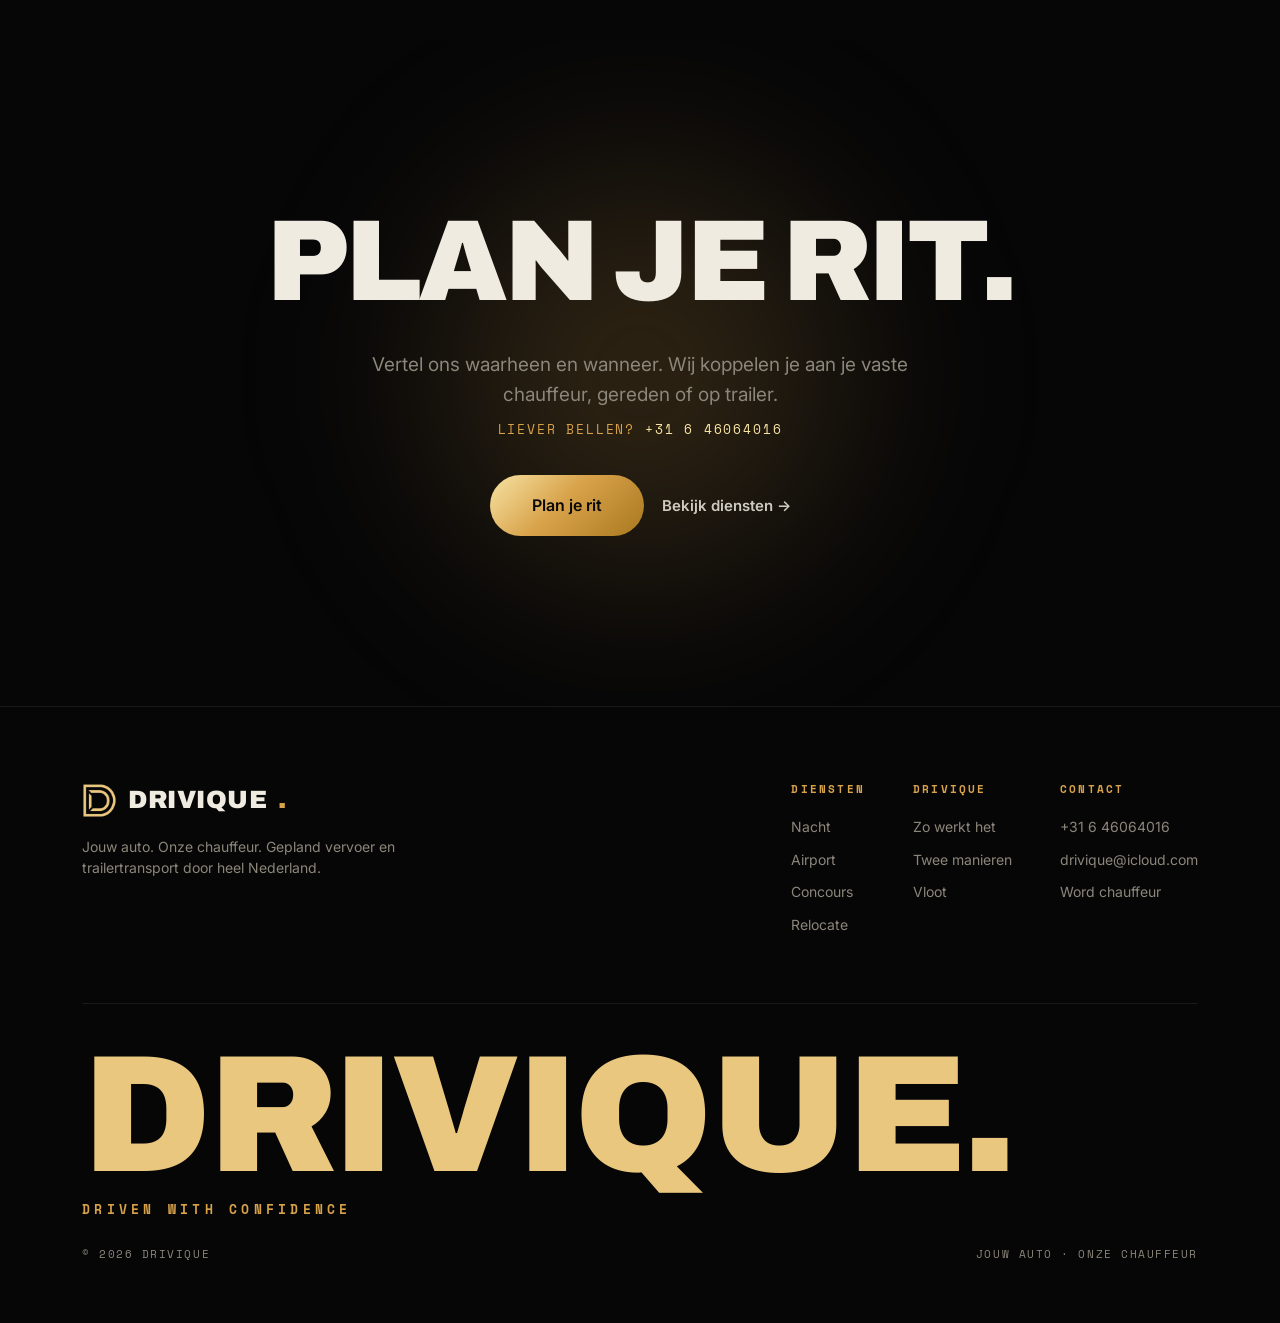
==== commit fc07f76b: "Update index.html" ====
--- a/index.html
+++ b/index.html
@@ -242,13 +242,13 @@
   .slogan{font-family:var(--mono);font-weight:700;font-size:clamp(10px,1.35vw,12.5px);letter-spacing:.34em;text-transform:uppercase;color:var(--gold)}
 </style></head><body><div aria-hidden="true" style="position:fixed;inset:0;background:#060607;z-index:-2;pointer-events:none"></div>
 <div id="bar"></div>
-<nav id="nav"><div class="wrap nav-in"><div class="logo"><img class="brandmark" src="images/photo01.png" alt="Drivique logo">Drivique<span class="d">.</span></div>
+<nav id="nav"><div class="wrap nav-in"><div class="logo"><img class="brandmark" src="[data-uri]" alt="Drivique logo">Drivique<span class="d">.</span></div>
 <div class="nav-links"><a href="#werkt">Zo werkt het</a><a href="#manieren">Twee manieren</a><a href="#diensten">Diensten</a><a href="#detailing">Detailing</a><a href="#vloot">Vloot</a><a href="#over">Over</a><a href="#plan" class="btn">Plan je rit</a></div></div></nav>
 
 <header class="hero">
   <div class="glow a" data-par="0.10"></div><div class="glow b" data-par="-0.07"></div><div class="sweep"></div>
   <div class="wrap hero-in">
-    <img class="hero-mark" src="images/photo01.png" alt="Drivique">
+    <img class="hero-mark" src="[data-uri]" alt="Drivique">
     <span class="eyebrow">Chauffeur &amp; transport · Nederland</span>
     <h1><span class="mline"><span class="goldflat">Drivique.</span></span></h1>
     <div class="tag"><span class="mline" style="--d:.08s"><span>Jouw auto<span class="sep">/</span>Onze chauffeur.</span></span></div>
@@ -323,7 +323,7 @@
   <span class="kick reveal"><em>03</em>Wassen &amp; detailing</span>
   <h2 class="big"><span class="mline"><span>Ook je lak</span></span><span class="mline" style="--d:.08s"><span>in topconditie.</span></span></h2>
   <p class="price-intro reveal" style="--d:.14s">Dezelfde zorg voor de buitenkant. Met de hand gewassen, met oog voor detail en, als je wilt, langdurig beschermd — zodat je auto blijft stralen zoals op dag één.</p>
-  <div class="strip3 reveal" style="--d:.06s"><div class="shot"><img class="c" src="images/photo02.jpg" alt="Foamwash" loading="lazy"><img class="bw" src="images/photo03.jpg" alt="" aria-hidden="true"><span class="tapc"></span><span>Foamwash</span></div><div class="shot"><img class="c" src="images/photo04.jpg" alt="Polijsten & coating" loading="lazy"><img class="bw" src="images/photo05.jpg" alt="" aria-hidden="true"><span class="tapc"></span><span>Polijsten & coating</span></div></div>
+  <div class="strip3 reveal" style="--d:.06s"><div class="shot"><img class="c" src="images/photo01.jpg" alt="Foamwash" loading="lazy"><img class="bw" src="images/photo02.jpg" alt="" aria-hidden="true"><span class="tapc"></span><span>Foamwash</span></div><div class="shot"><img class="c" src="images/photo03.jpg" alt="Polijsten & coating" loading="lazy"><img class="bw" src="images/photo04.jpg" alt="" aria-hidden="true"><span class="tapc"></span><span>Polijsten & coating</span></div></div>
   <div class="pricelist reveal" style="--d:.06s">
     <div class="prow"><div class="pname">Wassen &mdash; binnen &amp; buiten<span class="pdesc">Complete handwas: interieur gestofzuigd en gereinigd, exterieur streeploos gewassen en afgewerkt.</span></div><div class="pprice">&euro;300</div></div>
     <div class="prow"><div class="pname">Wax zonder polijsten<span class="pdesc">Een beschermende waxlaag over de lak. Diepe glans en langdurige bescherming, zonder voorbewerking.</span></div><div class="pprice">&euro;490</div></div>
@@ -332,12 +332,12 @@
   </div>
   <p class="pnote reveal" style="--d:.1s">Een <b>waxbehandeling</b> beschermt je lak <b>2 tot 3 jaar</b> tegen weer, vuil en uv. <b>Coatings</b> zijn maatwerk &mdash; prijs op aanvraag.</p>
 </section>
-<section class="fleet wrap" id="vloot"><div class="head reveal"><span class="kick" style="margin:0"><em>04</em>Onze vloot</span><p>Een greep uit de auto's die we rijden en vervoeren. Tik op een foto voor kleur.</p></div><div class="hl reveal"><img class="c" src="images/photo06.jpg" alt="Singer 911 op transport" loading="lazy"><img class="bw" src="images/photo07.jpg" alt="" aria-hidden="true"><span class="tapc">Kleur</span><div class="cap"><div class="k">Highlight · Getrailerd, 0 km</div><h3>Singer 911</h3></div></div><div class="strip reveal" style="--d:.06s"><div class="shot"><img class="c" src="images/photo08.jpg" alt="Defender" loading="lazy"><img class="bw" src="images/photo09.jpg" alt="" aria-hidden="true"><span class="tapc"></span><span>Defender</span></div>
-    <div class="shot"><img class="c" src="images/photo10.jpg" alt="BMW X5" loading="lazy"><img class="bw" src="images/photo11.jpg" alt="" aria-hidden="true"><span class="tapc"></span><span>BMW X5</span></div>
-    <div class="shot"><img class="c" src="images/photo12.jpg" alt="BMW M5" loading="lazy"><img class="bw" src="images/photo13.jpg" alt="" aria-hidden="true"><span class="tapc"></span><span>BMW M5</span></div>
-    <div class="shot"><img class="c" src="images/photo14.jpg" alt="BMW X3" loading="lazy"><img class="bw" src="images/photo15.jpg" alt="" aria-hidden="true"><span class="tapc"></span><span>BMW X3</span></div>
-    <div class="shot"><img class="c" src="images/photo16.jpg" alt="Evoque" loading="lazy"><img class="bw" src="images/photo17.jpg" alt="" aria-hidden="true"><span class="tapc"></span><span>Evoque</span></div>
-    <div class="shot"><img class="c" src="images/photo18.jpg" alt="Porsche GT3 Touring" loading="lazy"><img class="bw" src="images/photo19.jpg" alt="" aria-hidden="true"><span class="tapc"></span><span>Porsche GT3 Touring</span></div></div></section>
+<section class="fleet wrap" id="vloot"><div class="head reveal"><span class="kick" style="margin:0"><em>04</em>Onze vloot</span><p>Een greep uit de auto's die we rijden en vervoeren. Tik op een foto voor kleur.</p></div><div class="hl reveal"><img class="c" src="images/photo05.jpg" alt="Singer 911 op transport" loading="lazy"><img class="bw" src="images/photo06.jpg" alt="" aria-hidden="true"><span class="tapc">Kleur</span><div class="cap"><div class="k">Highlight · Getrailerd, 0 km</div><h3>Singer 911</h3></div></div><div class="strip reveal" style="--d:.06s"><div class="shot"><img class="c" src="images/photo07.jpg" alt="Defender" loading="lazy"><img class="bw" src="images/photo08.jpg" alt="" aria-hidden="true"><span class="tapc"></span><span>Defender</span></div>
+    <div class="shot"><img class="c" src="images/photo09.jpg" alt="BMW X5" loading="lazy"><img class="bw" src="images/photo10.jpg" alt="" aria-hidden="true"><span class="tapc"></span><span>BMW X5</span></div>
+    <div class="shot"><img class="c" src="images/photo11.jpg" alt="BMW M5" loading="lazy"><img class="bw" src="images/photo12.jpg" alt="" aria-hidden="true"><span class="tapc"></span><span>BMW M5</span></div>
+    <div class="shot"><img class="c" src="images/photo13.jpg" alt="BMW X3" loading="lazy"><img class="bw" src="images/photo14.jpg" alt="" aria-hidden="true"><span class="tapc"></span><span>BMW X3</span></div>
+    <div class="shot"><img class="c" src="images/photo15.jpg" alt="Evoque" loading="lazy"><img class="bw" src="images/photo16.jpg" alt="" aria-hidden="true"><span class="tapc"></span><span>Evoque</span></div>
+    <div class="shot"><img class="c" src="images/photo17.jpg" alt="Porsche GT3 Touring" loading="lazy"><img class="bw" src="images/photo18.jpg" alt="" aria-hidden="true"><span class="tapc"></span><span>Porsche GT3 Touring</span></div></div></section>
 
 <section class="about wrap" id="over">
   <div class="grid">
@@ -365,7 +365,7 @@
 </div></section>
 
 <footer><div class="wrap"><div class="foot-top">
-  <div style="max-width:320px"><div class="logo" style="font-size:25px;margin-bottom:16px"><img class="brandmark" src="images/photo01.png" alt="Drivique logo">Drivique<span class="d">.</span></div>
+  <div style="max-width:320px"><div class="logo" style="font-size:25px;margin-bottom:16px"><img class="brandmark" src="[data-uri]" alt="Drivique logo">Drivique<span class="d">.</span></div>
   <p style="color:var(--grey);font-size:14px">Jouw auto. Onze chauffeur. Gepland vervoer en trailertransport door heel Nederland.</p></div>
   <div class="foot-links">
     <div class="foot-col"><h4>Diensten</h4><a href="#diensten">Nacht</a><a href="#diensten">Airport</a><a href="#diensten">Concours</a><a href="#diensten">Relocate</a></div>
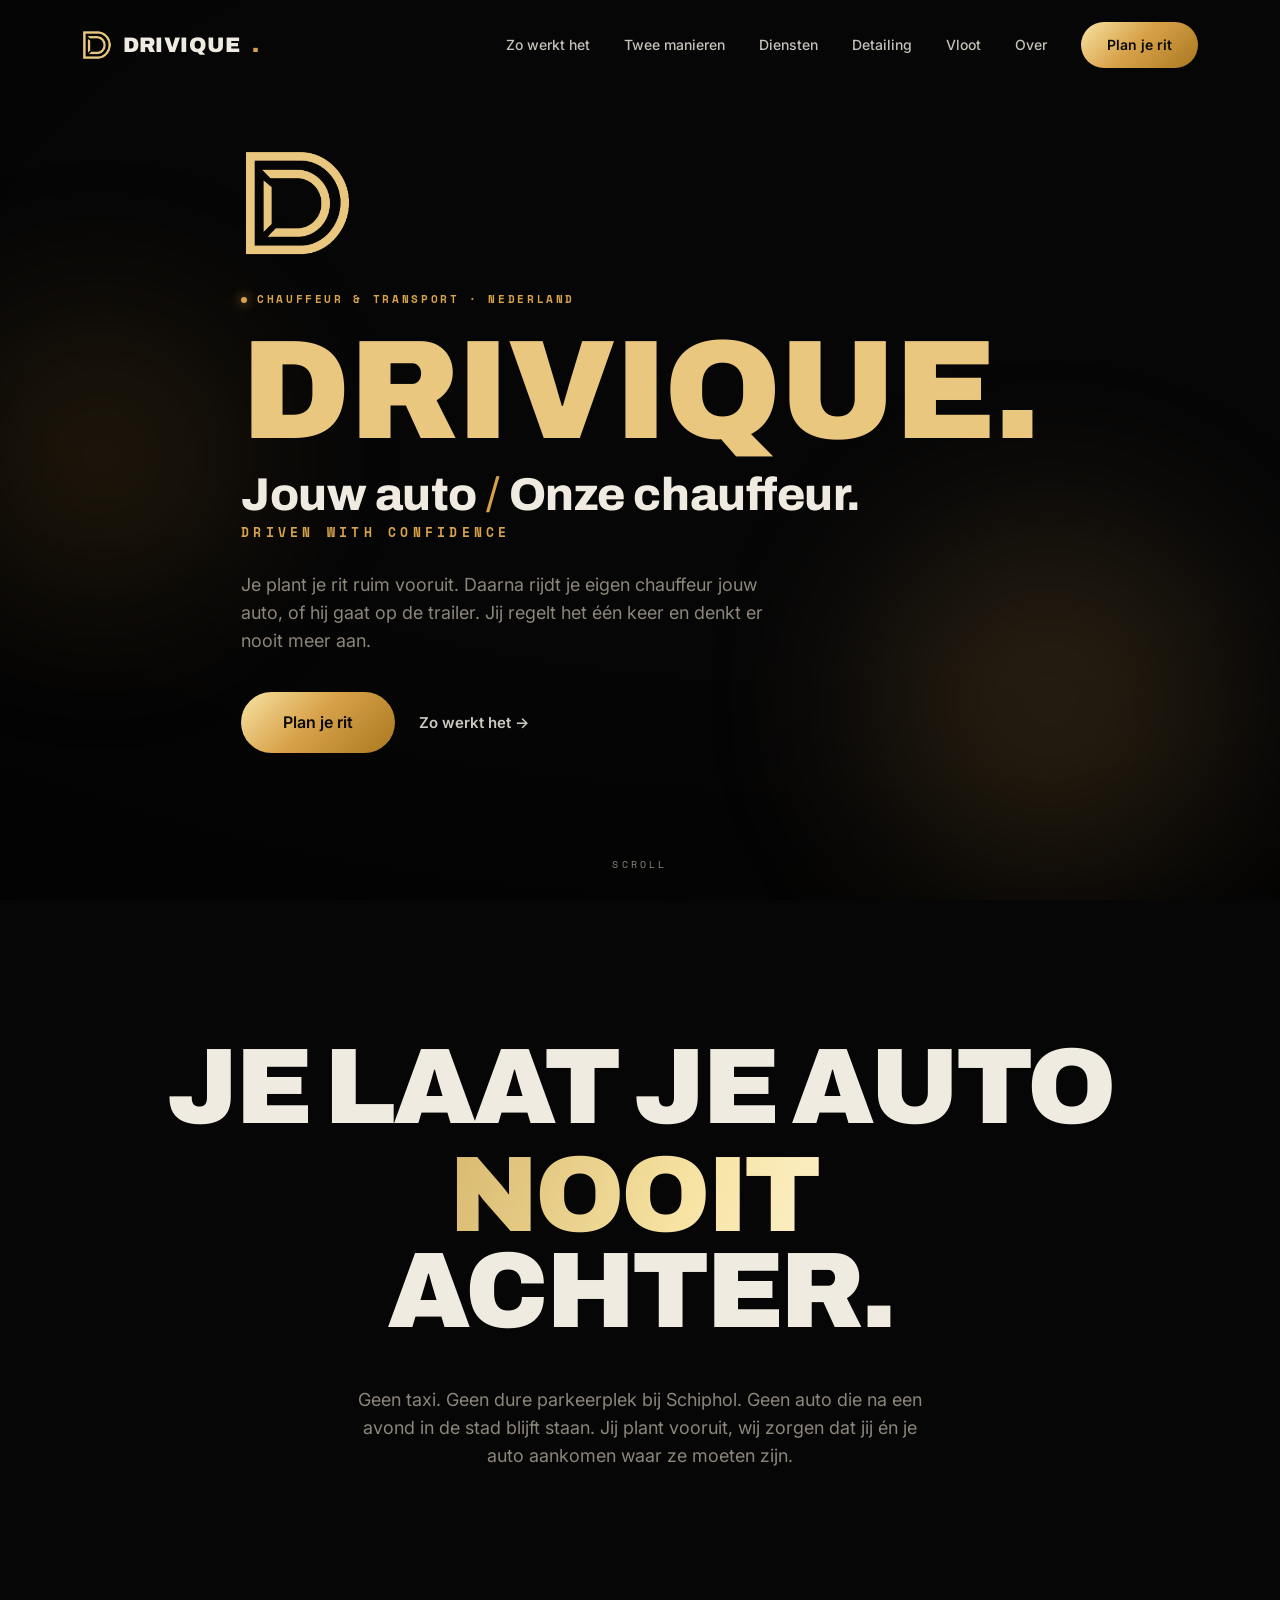
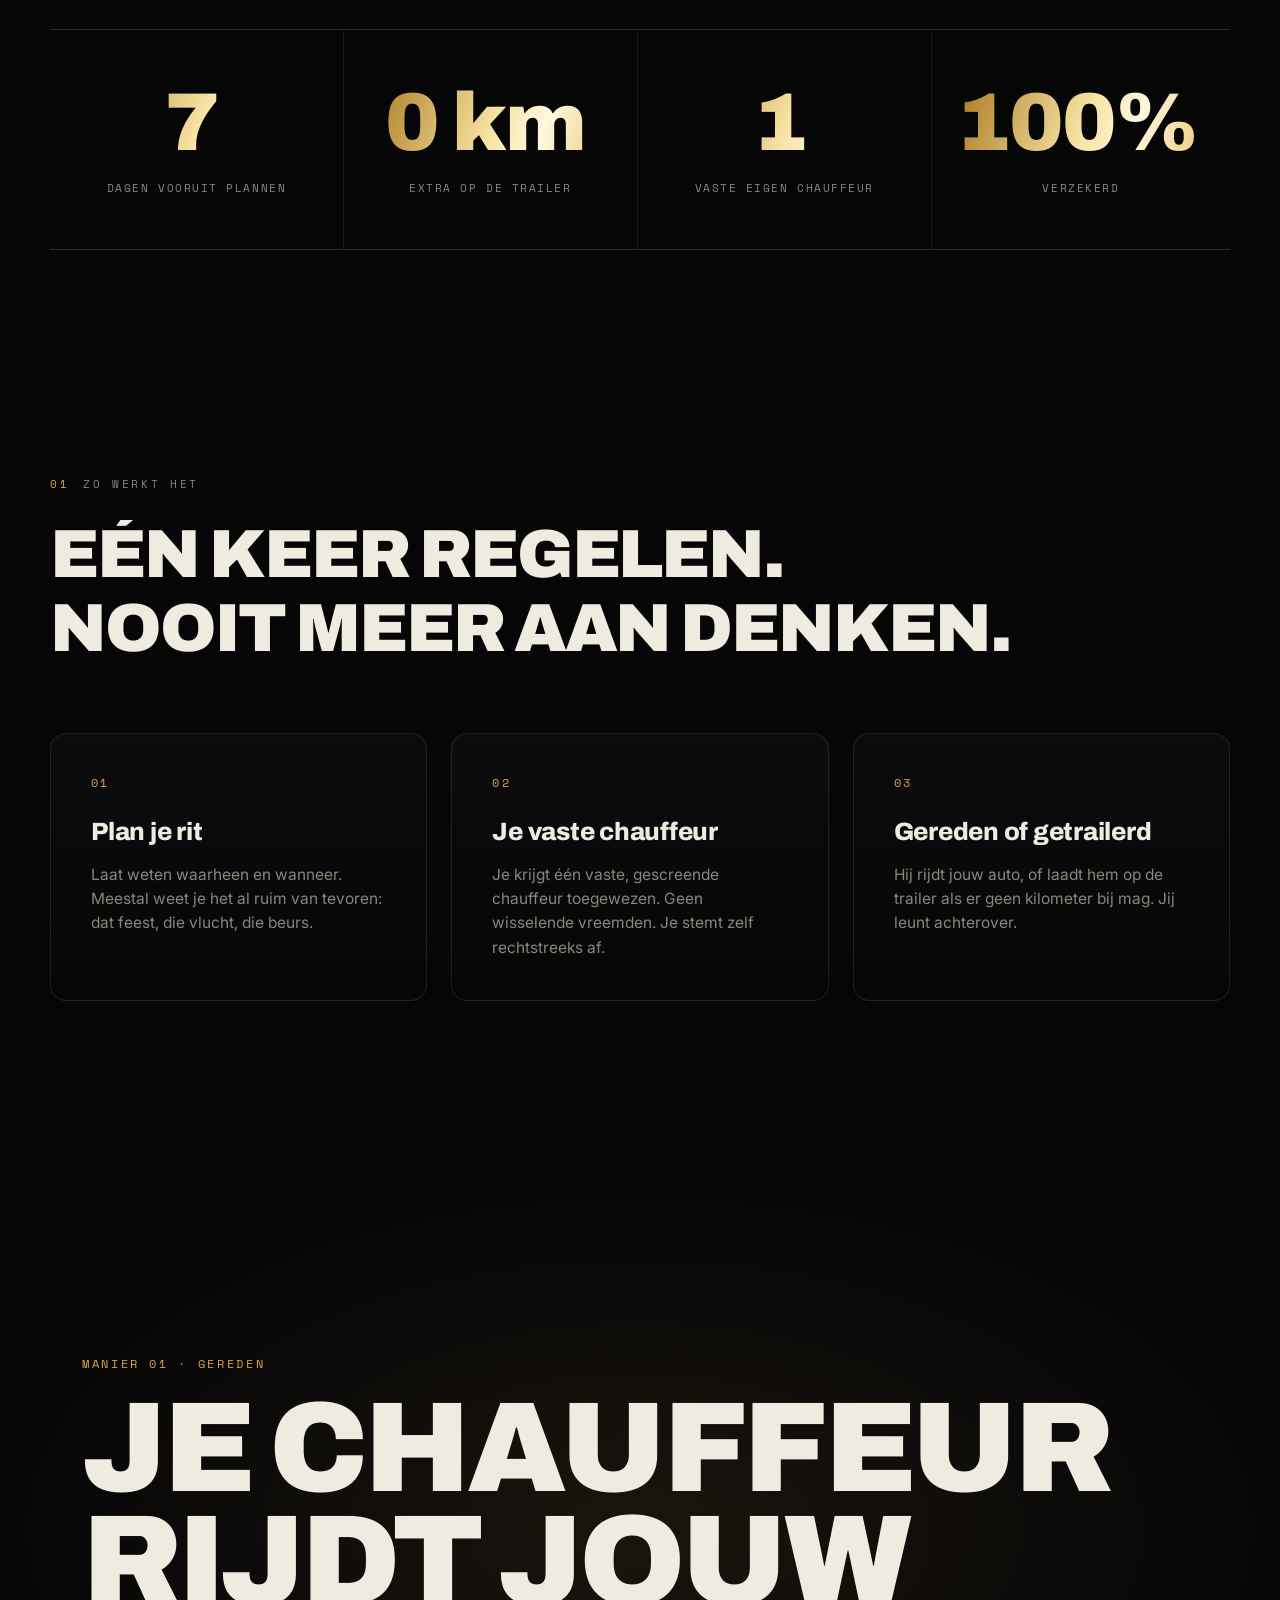
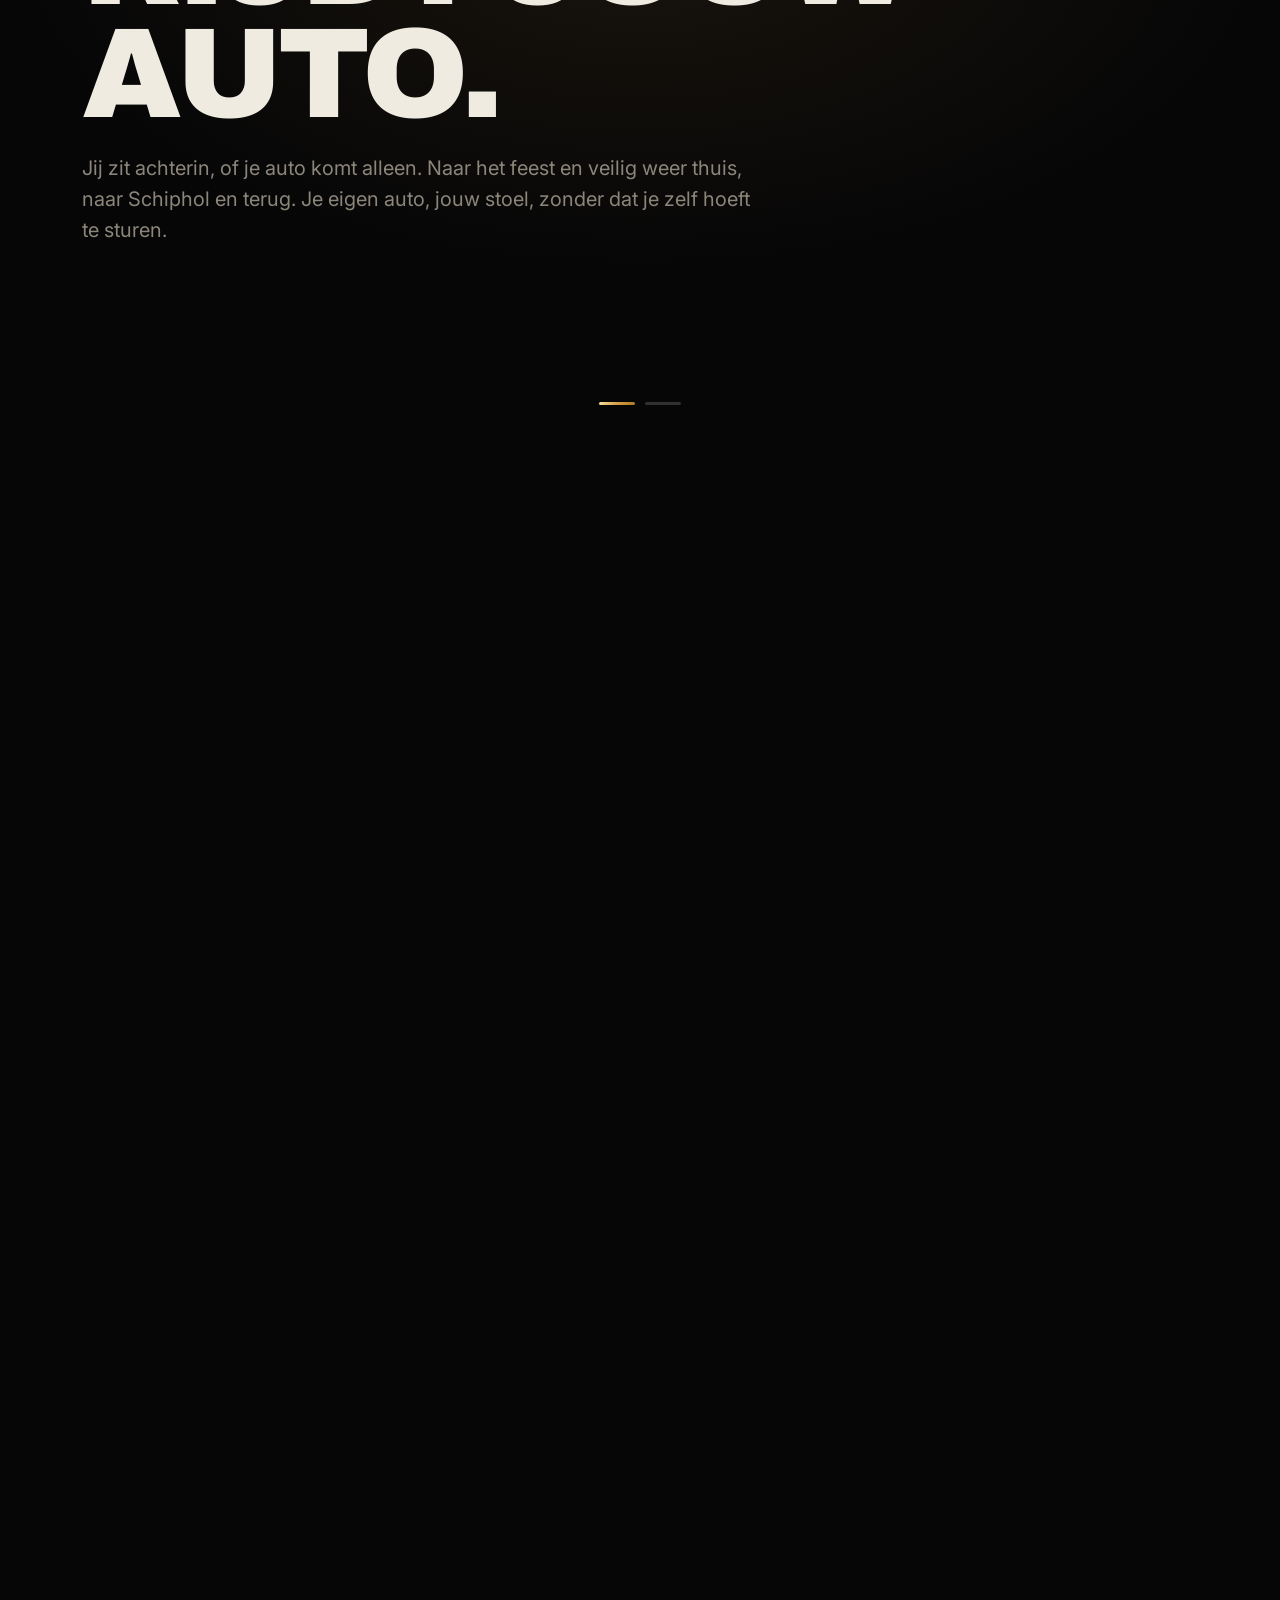
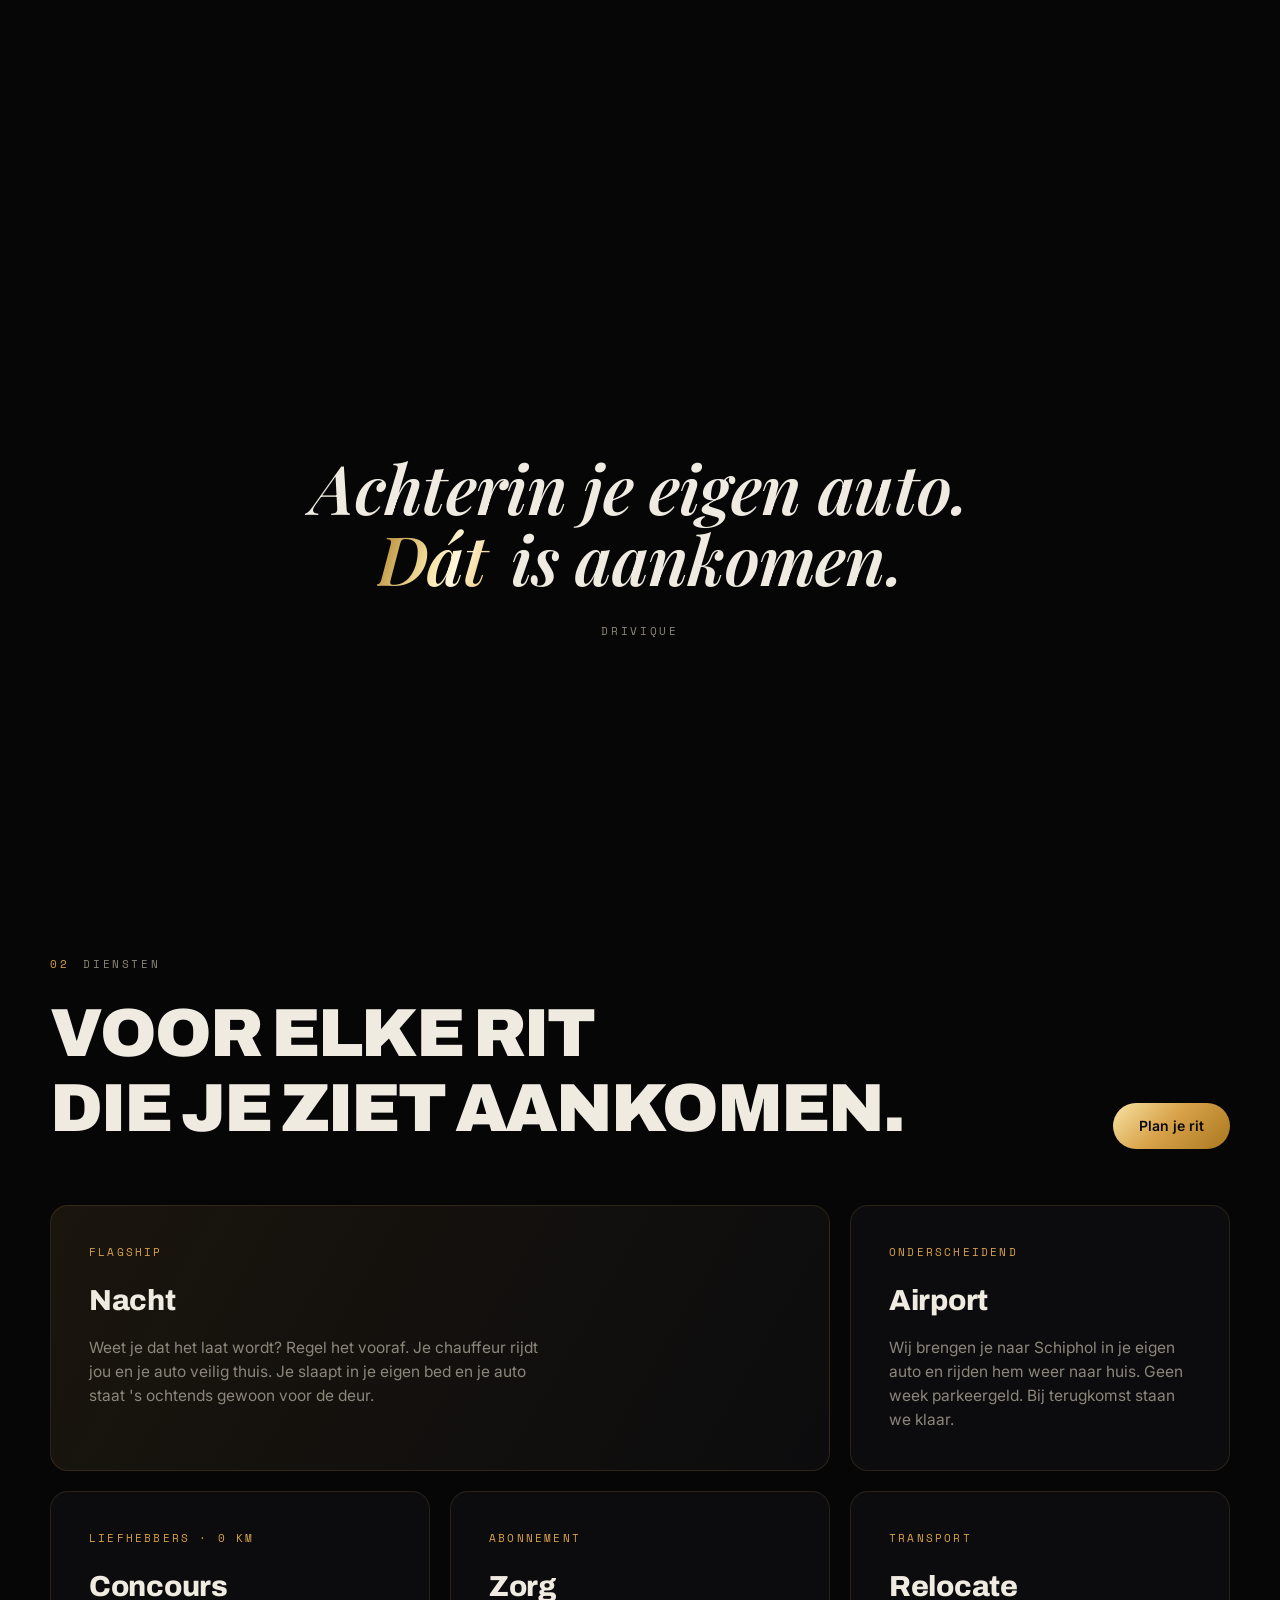
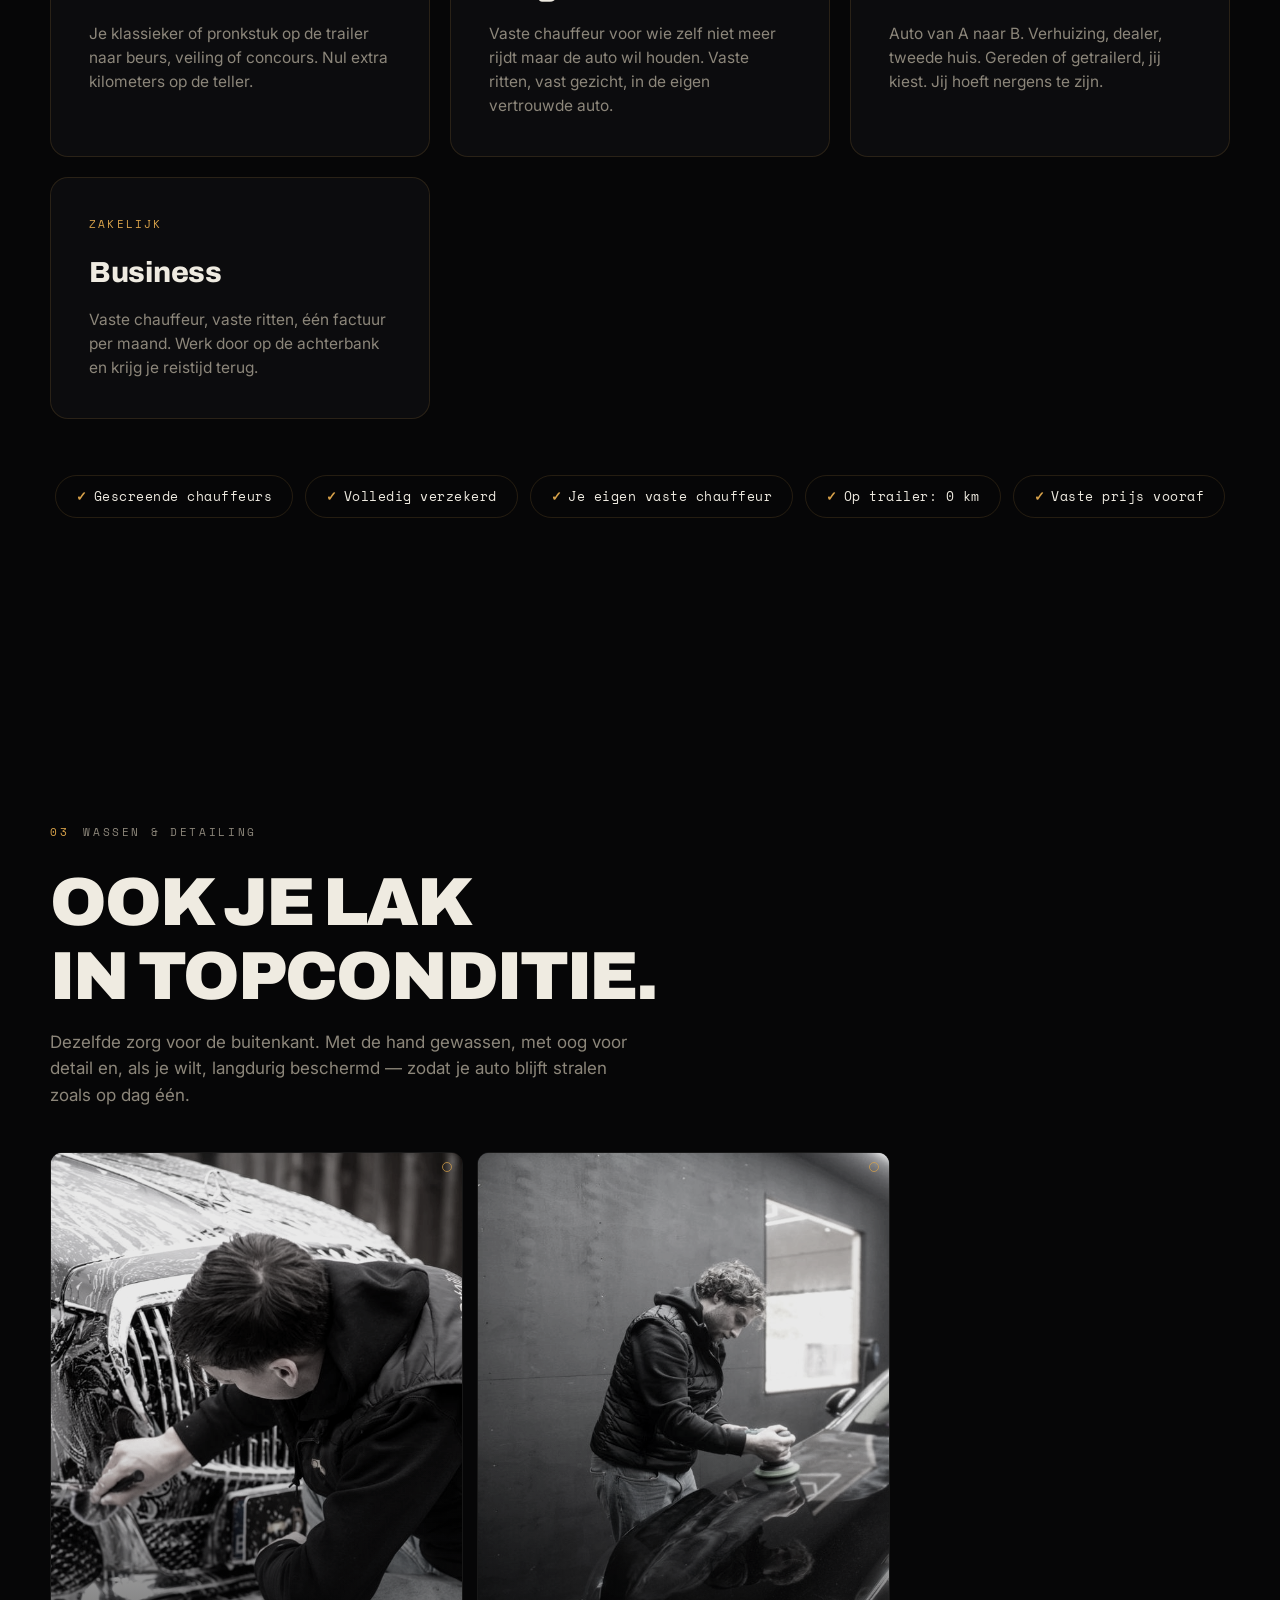
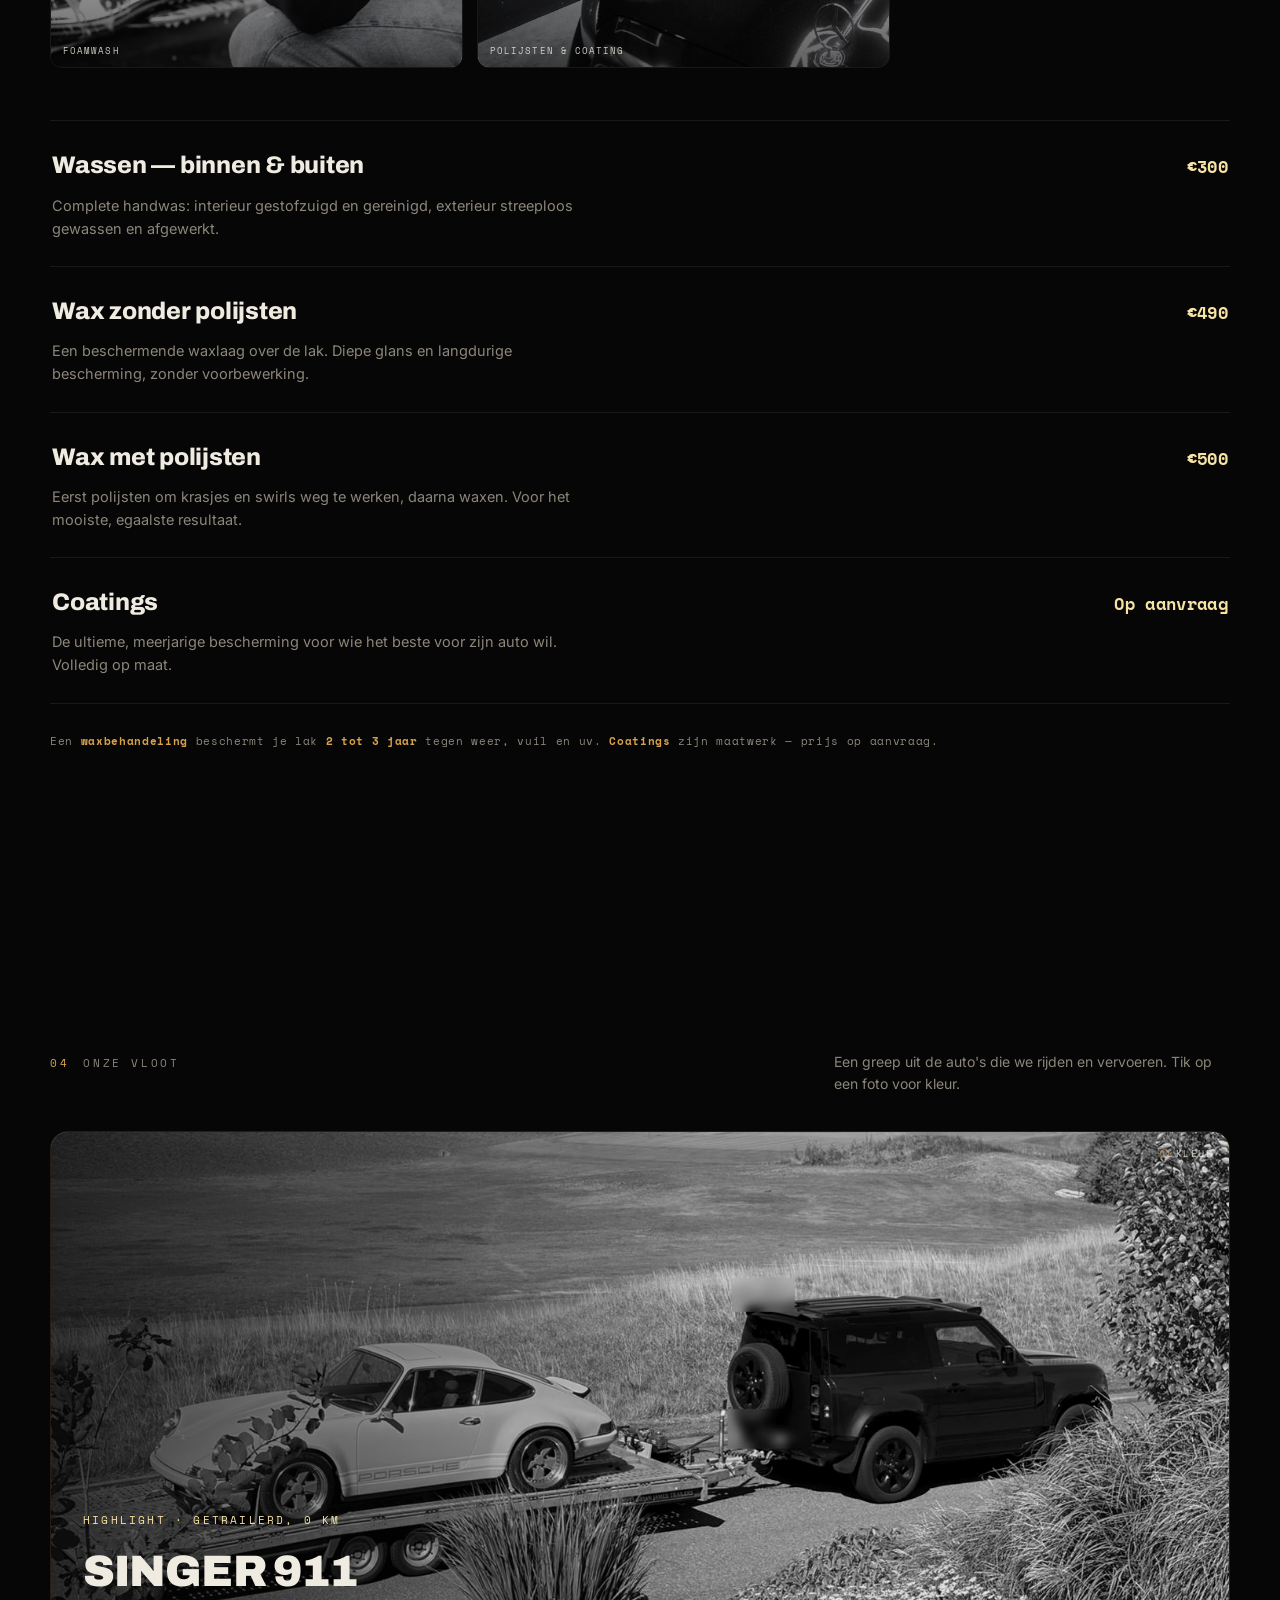
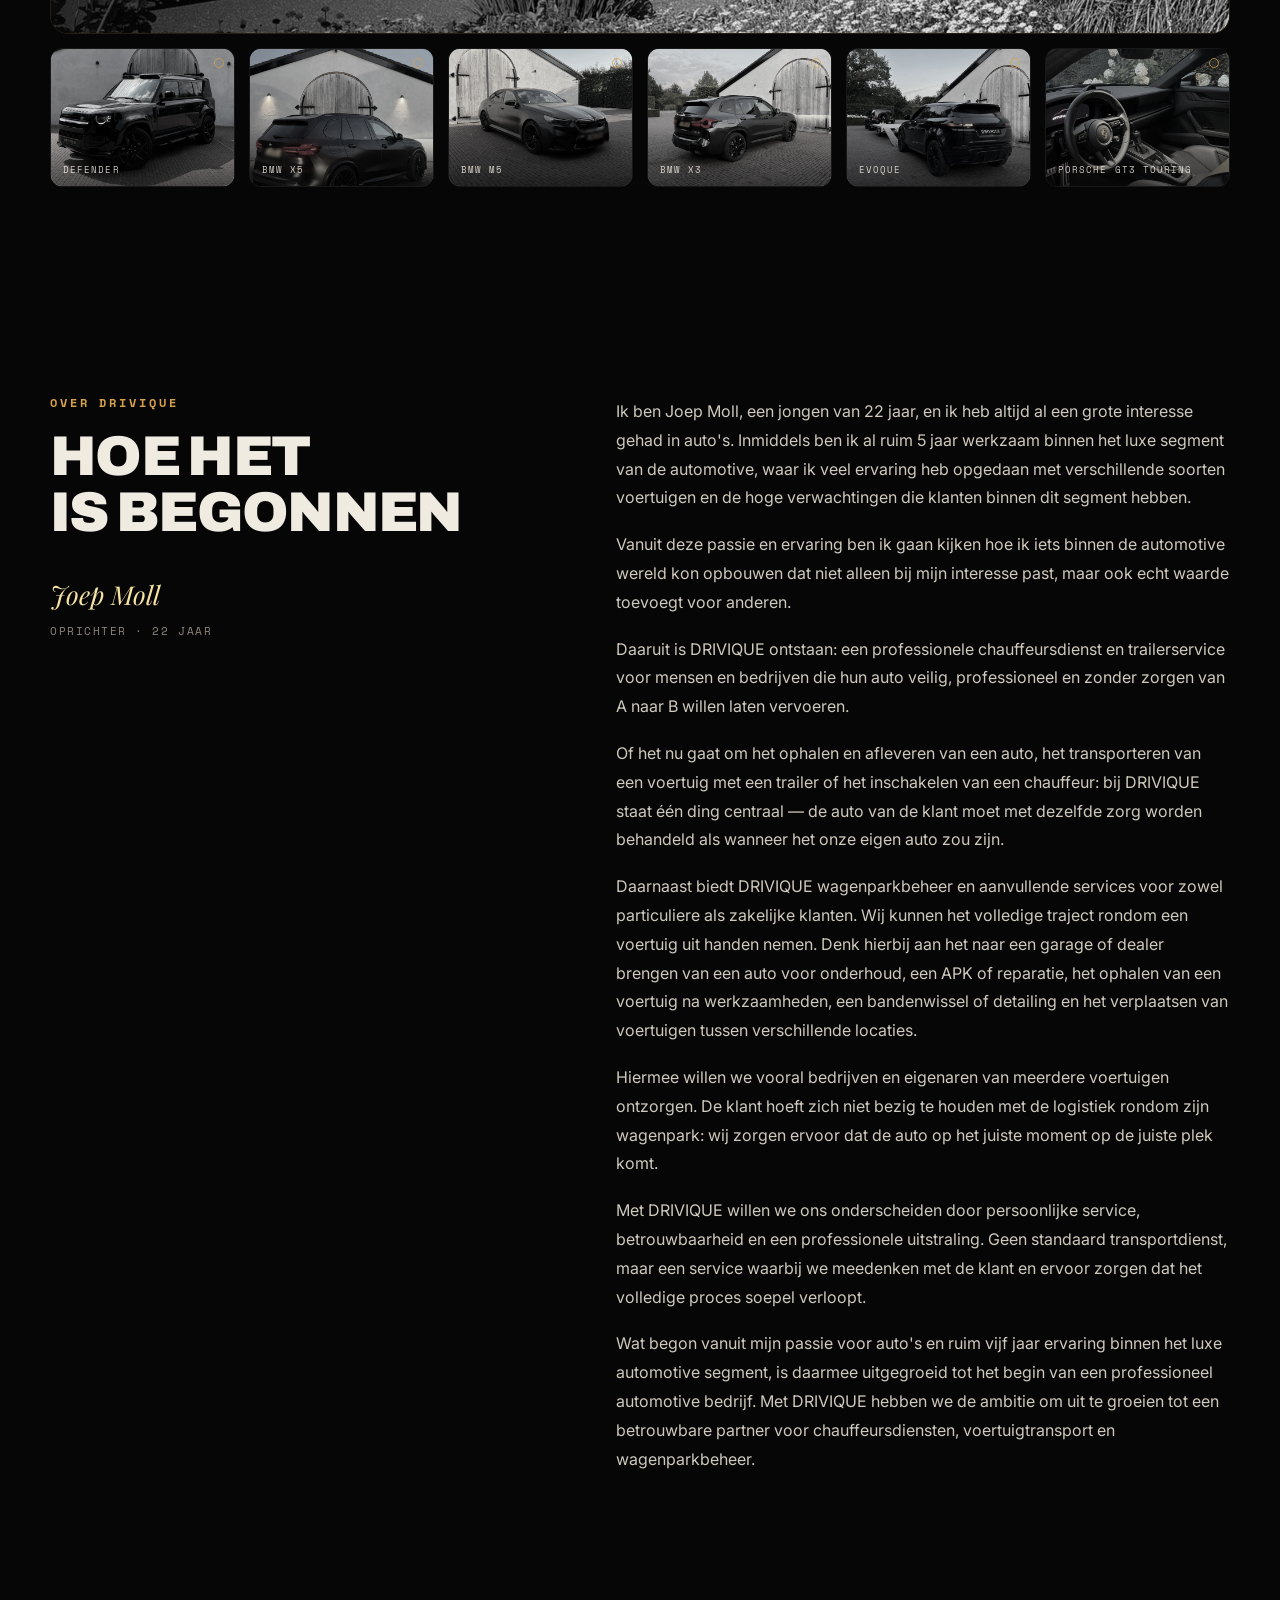
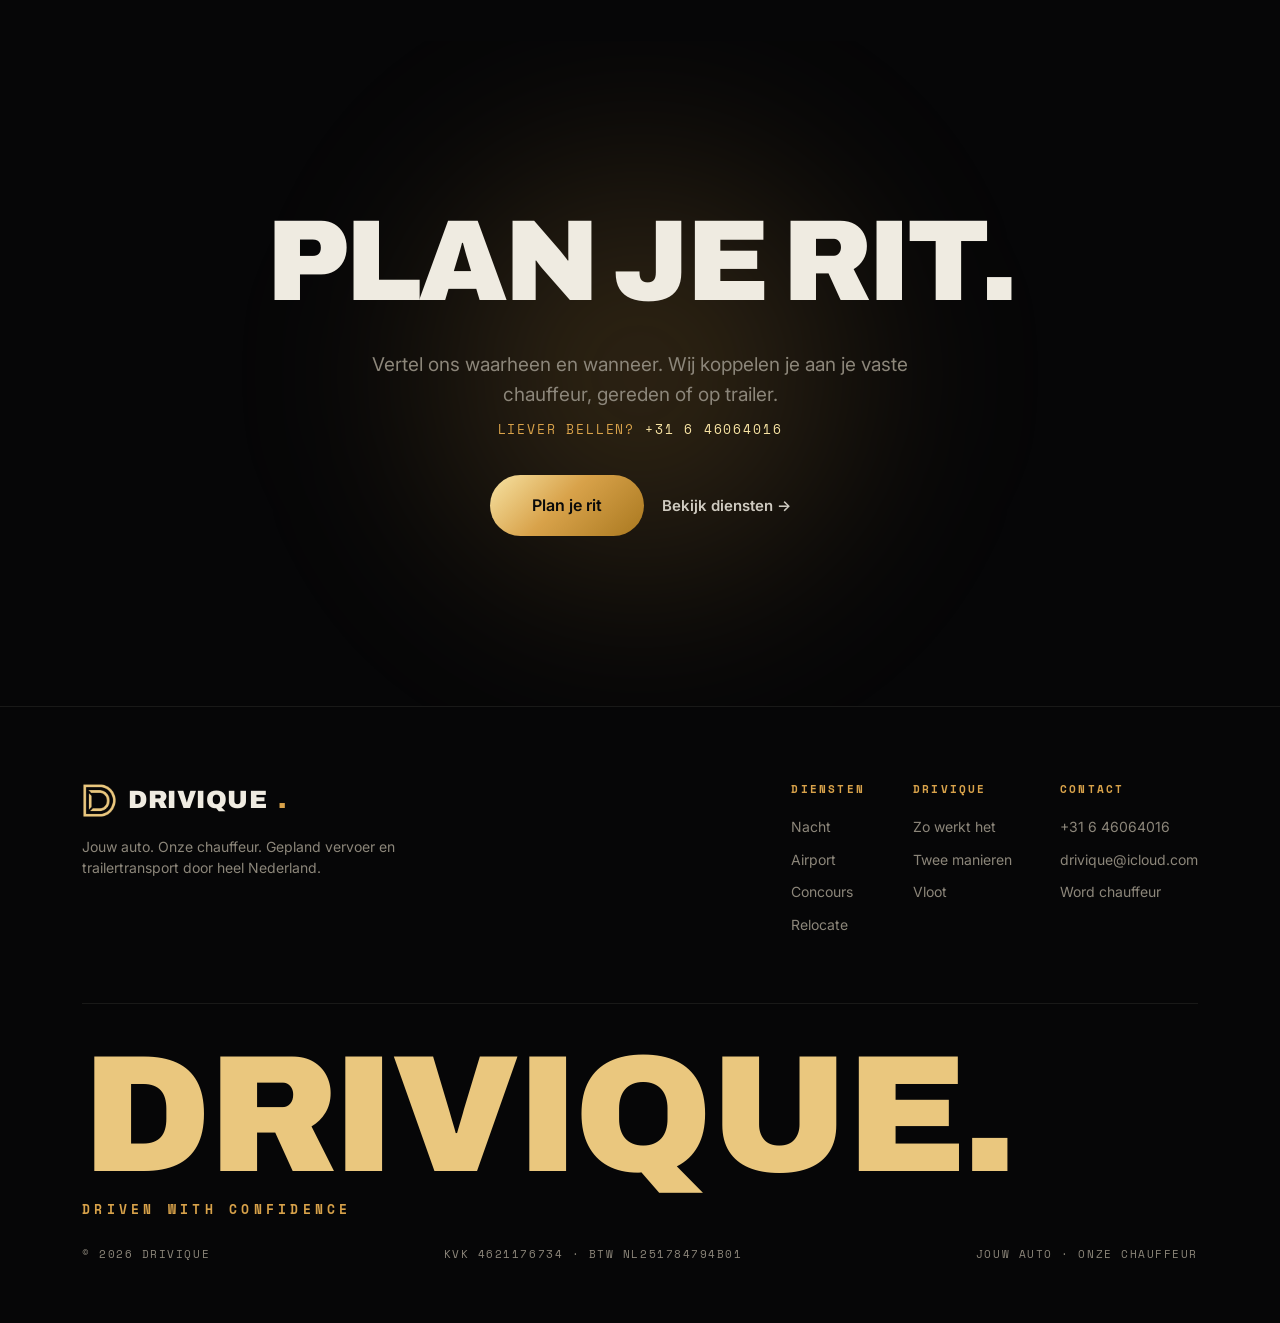
==== commit 041a2c5d: "Add files via upload" ====
--- a/index.html
+++ b/index.html
@@ -374,7 +374,7 @@
   </div></div>
   <div class="foot-word goldflat">Drivique.</div>
   <div class="slogan" style="margin-top:16px">Driven with confidence</div>
-  <div class="foot-meta"><span>© 2026 Drivique</span><span>Jouw auto · Onze chauffeur</span></div>
+  <div class="foot-meta"><span>© 2026 Drivique</span><span>KvK 4621176734 · BTW NL251784794B01</span><span>Jouw auto · Onze chauffeur</span></div>
 </div></footer>
 <script>
 (function(){
@@ -565,4 +565,4 @@
   document.addEventListener('keydown',function(e){if(e.key==='Escape'&&adm.classList.contains('open'))closeAdm();});
 })();
 </script>
-</body></html>
+</body></html>
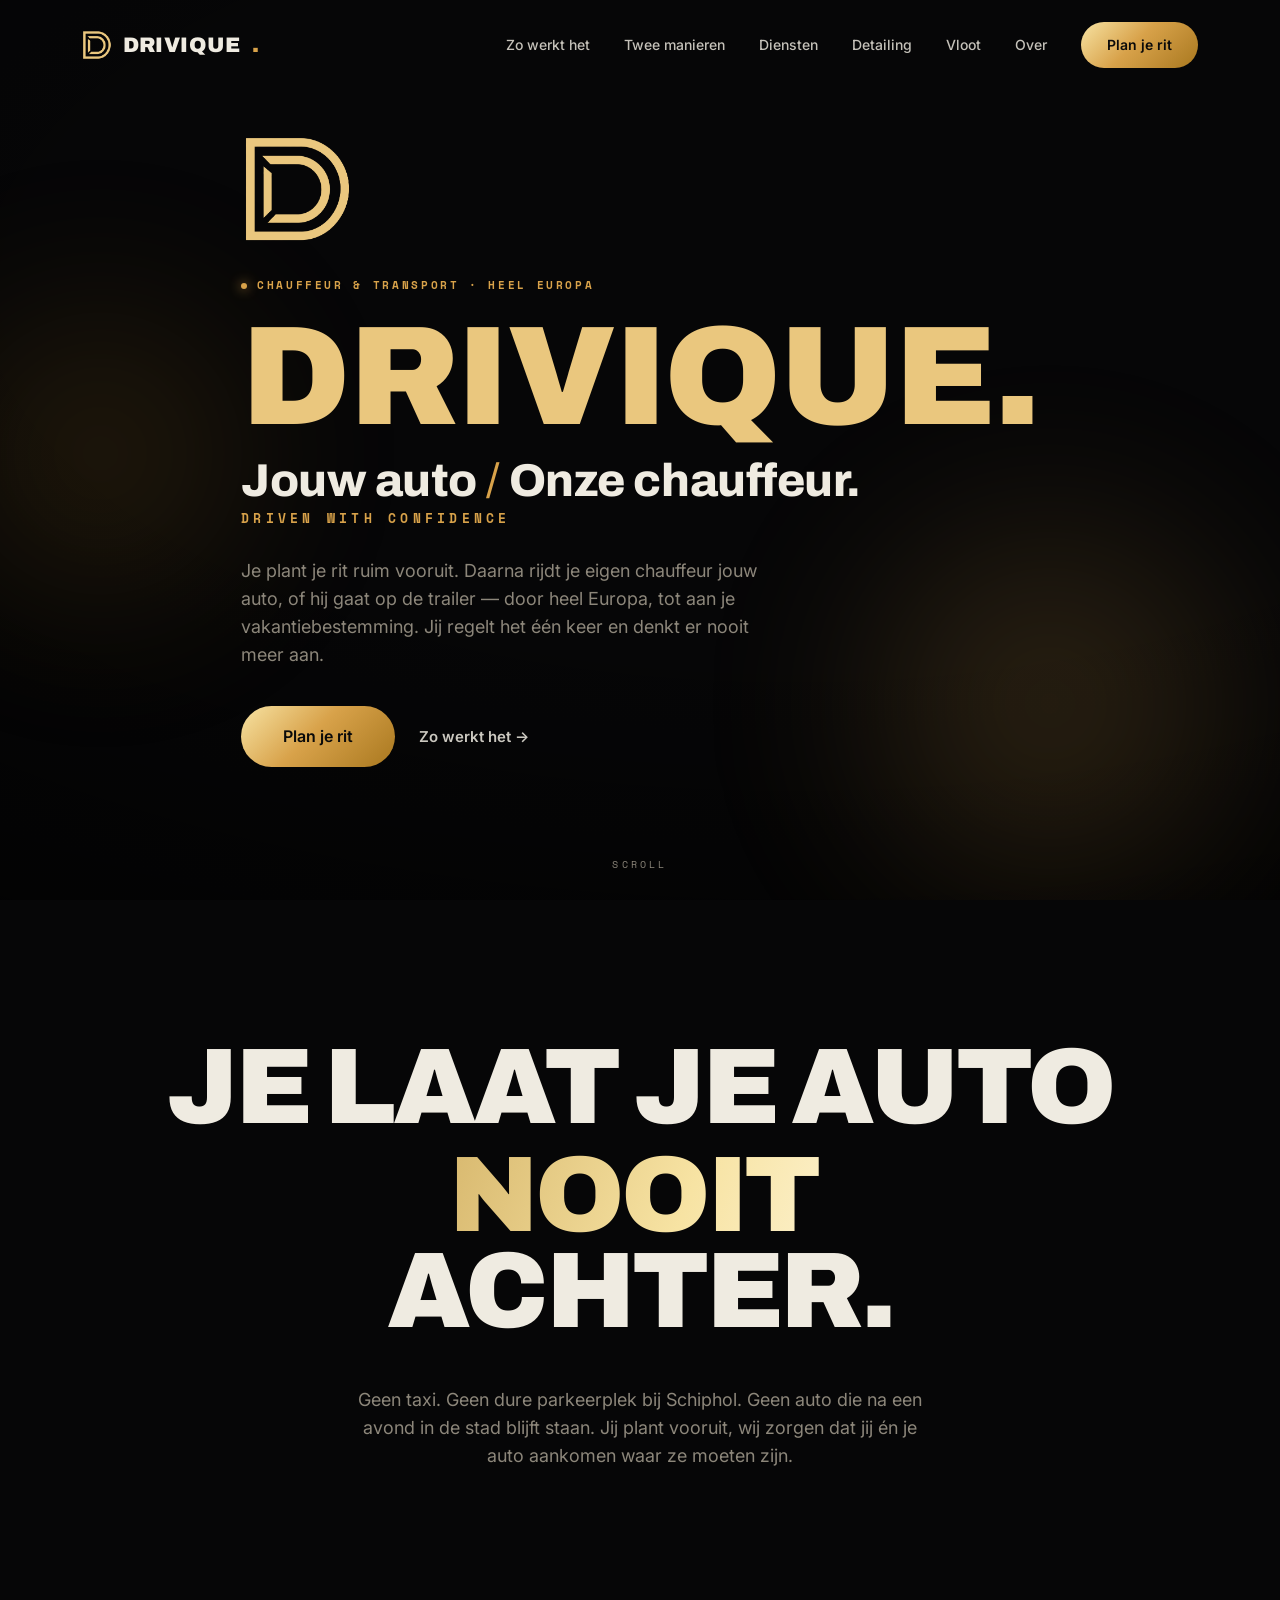
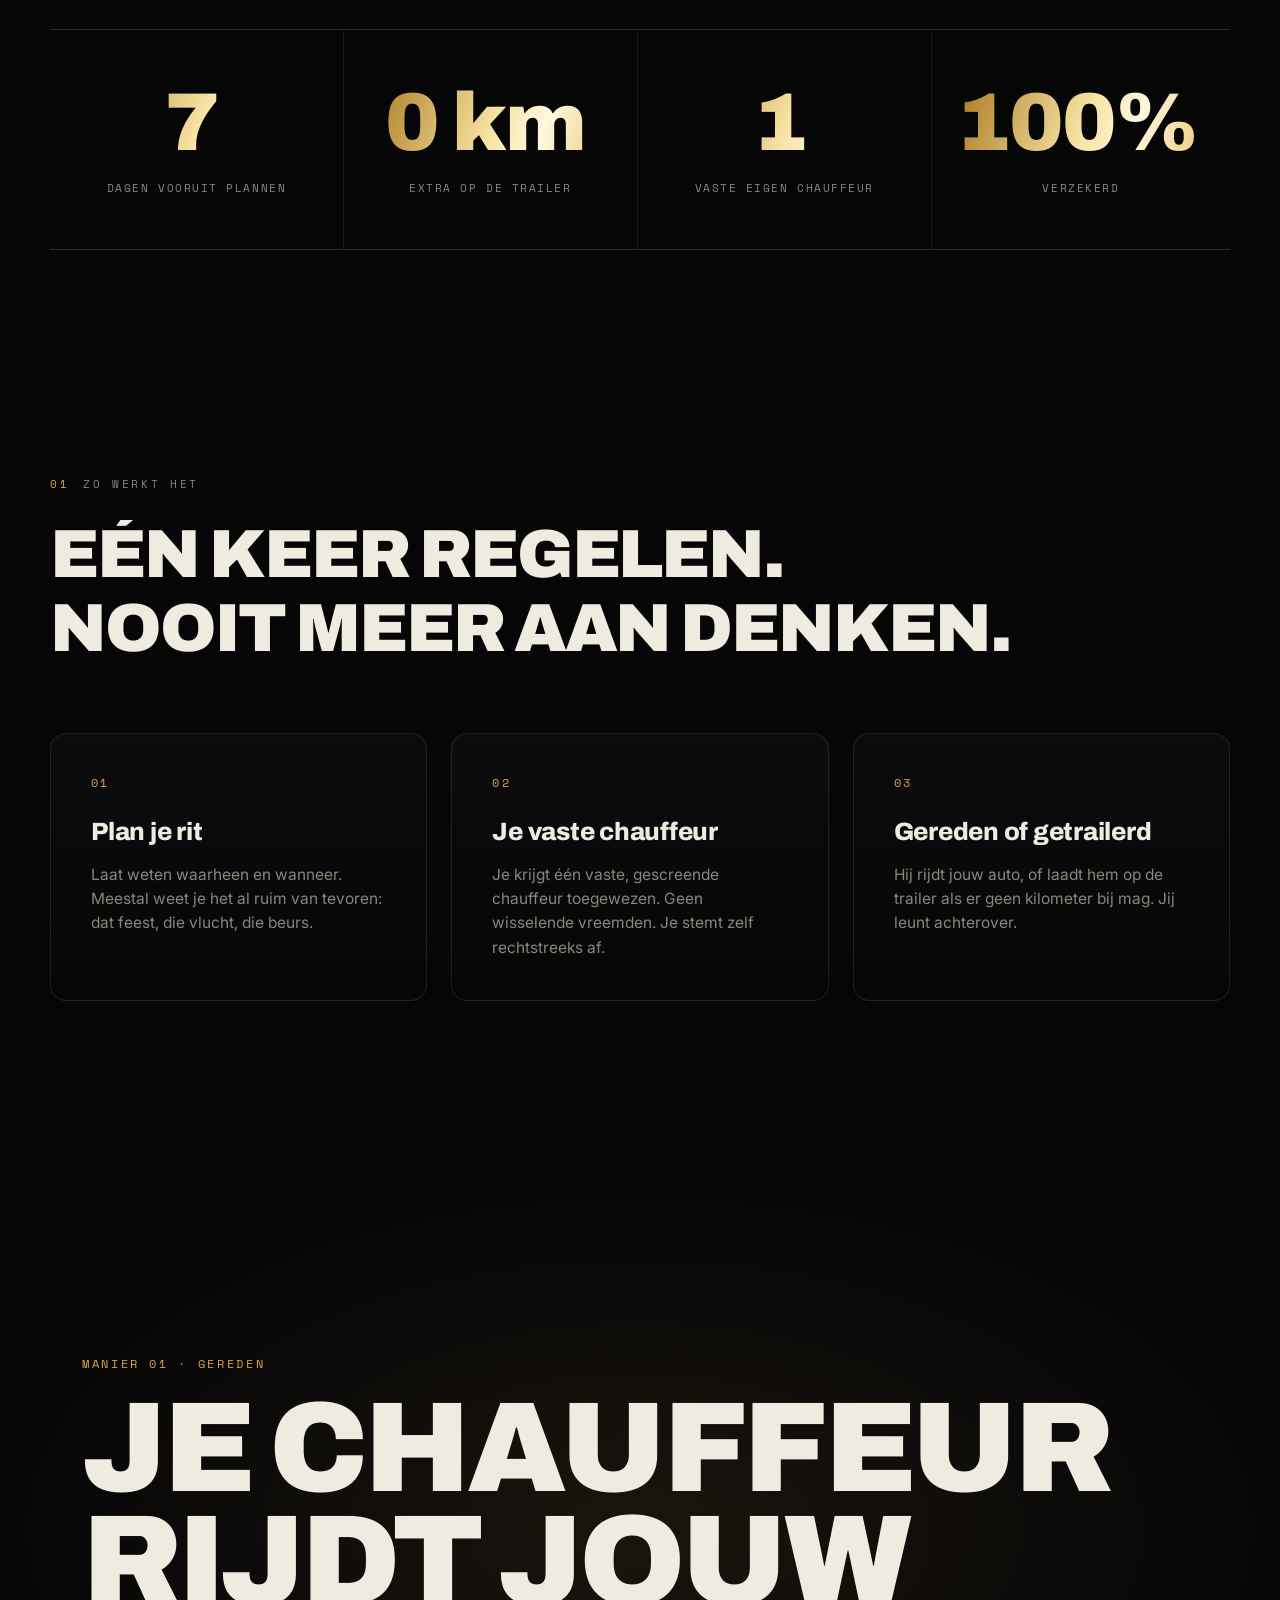
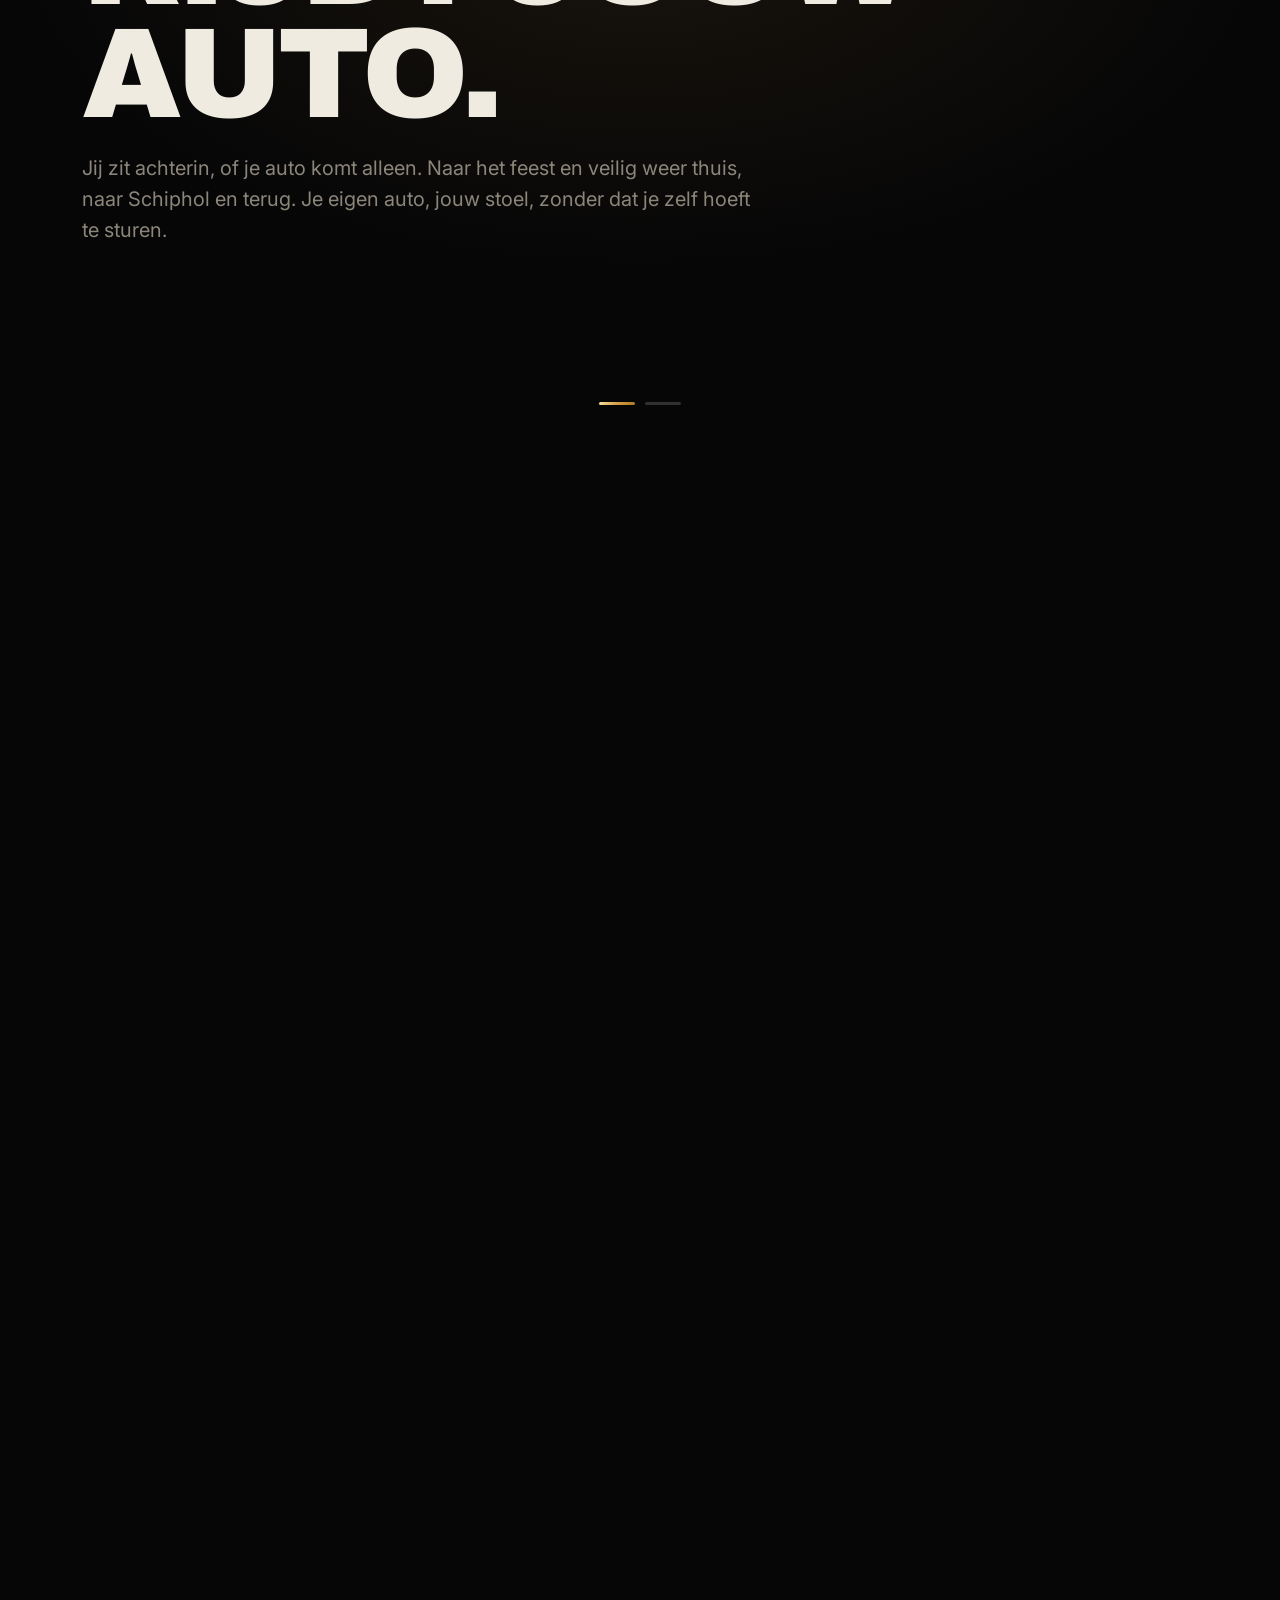
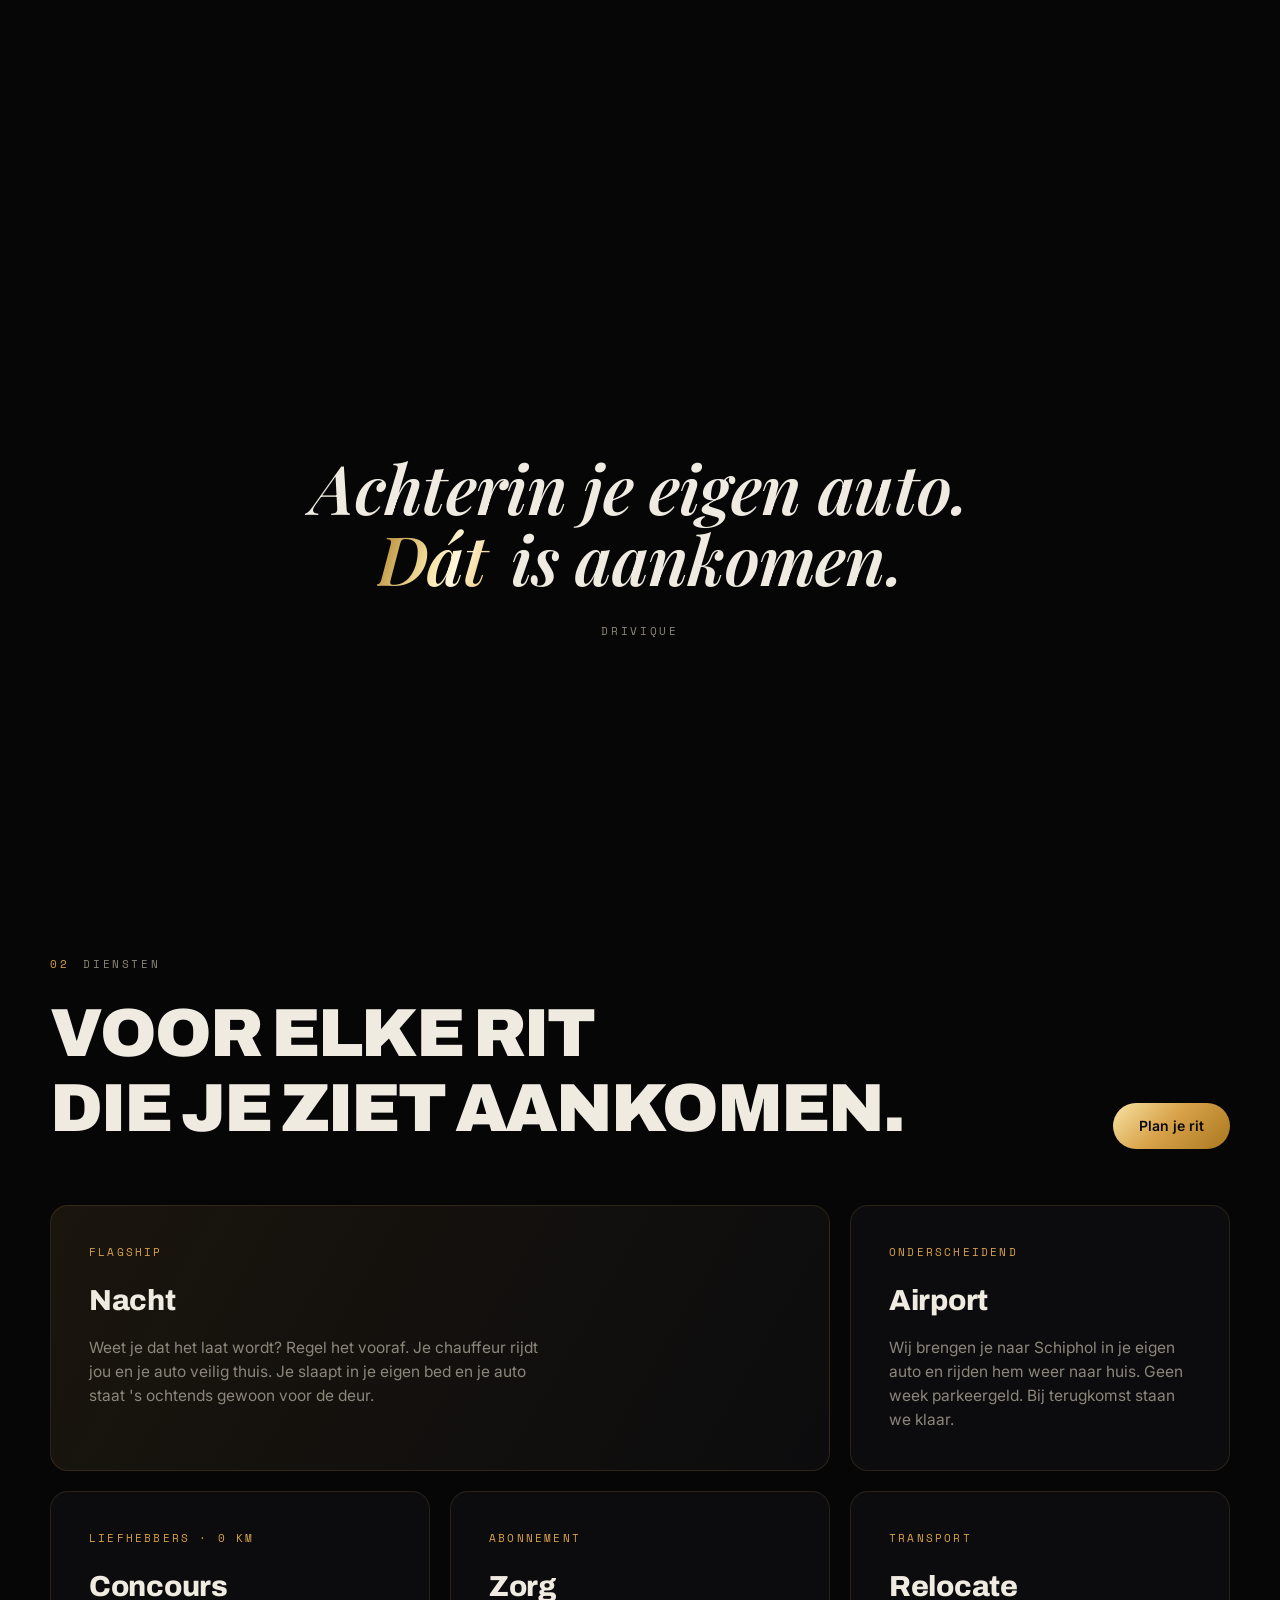
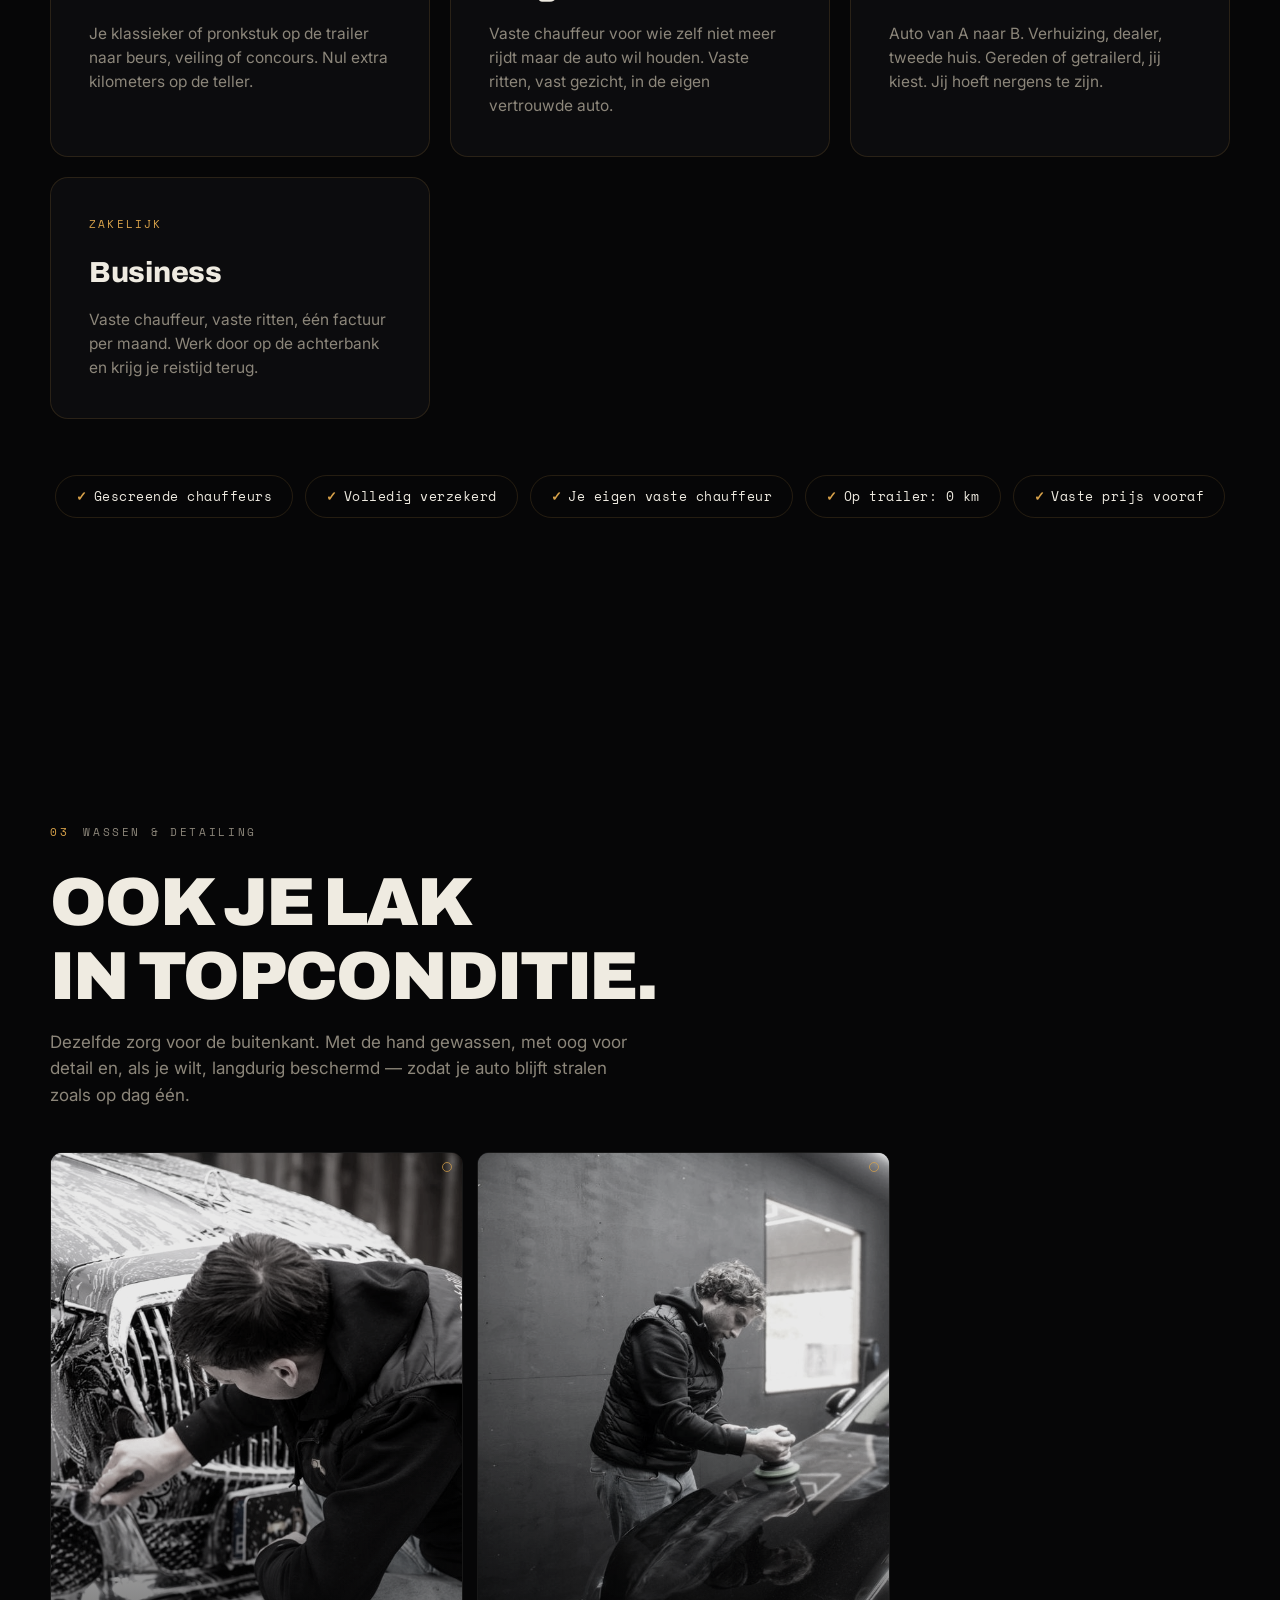
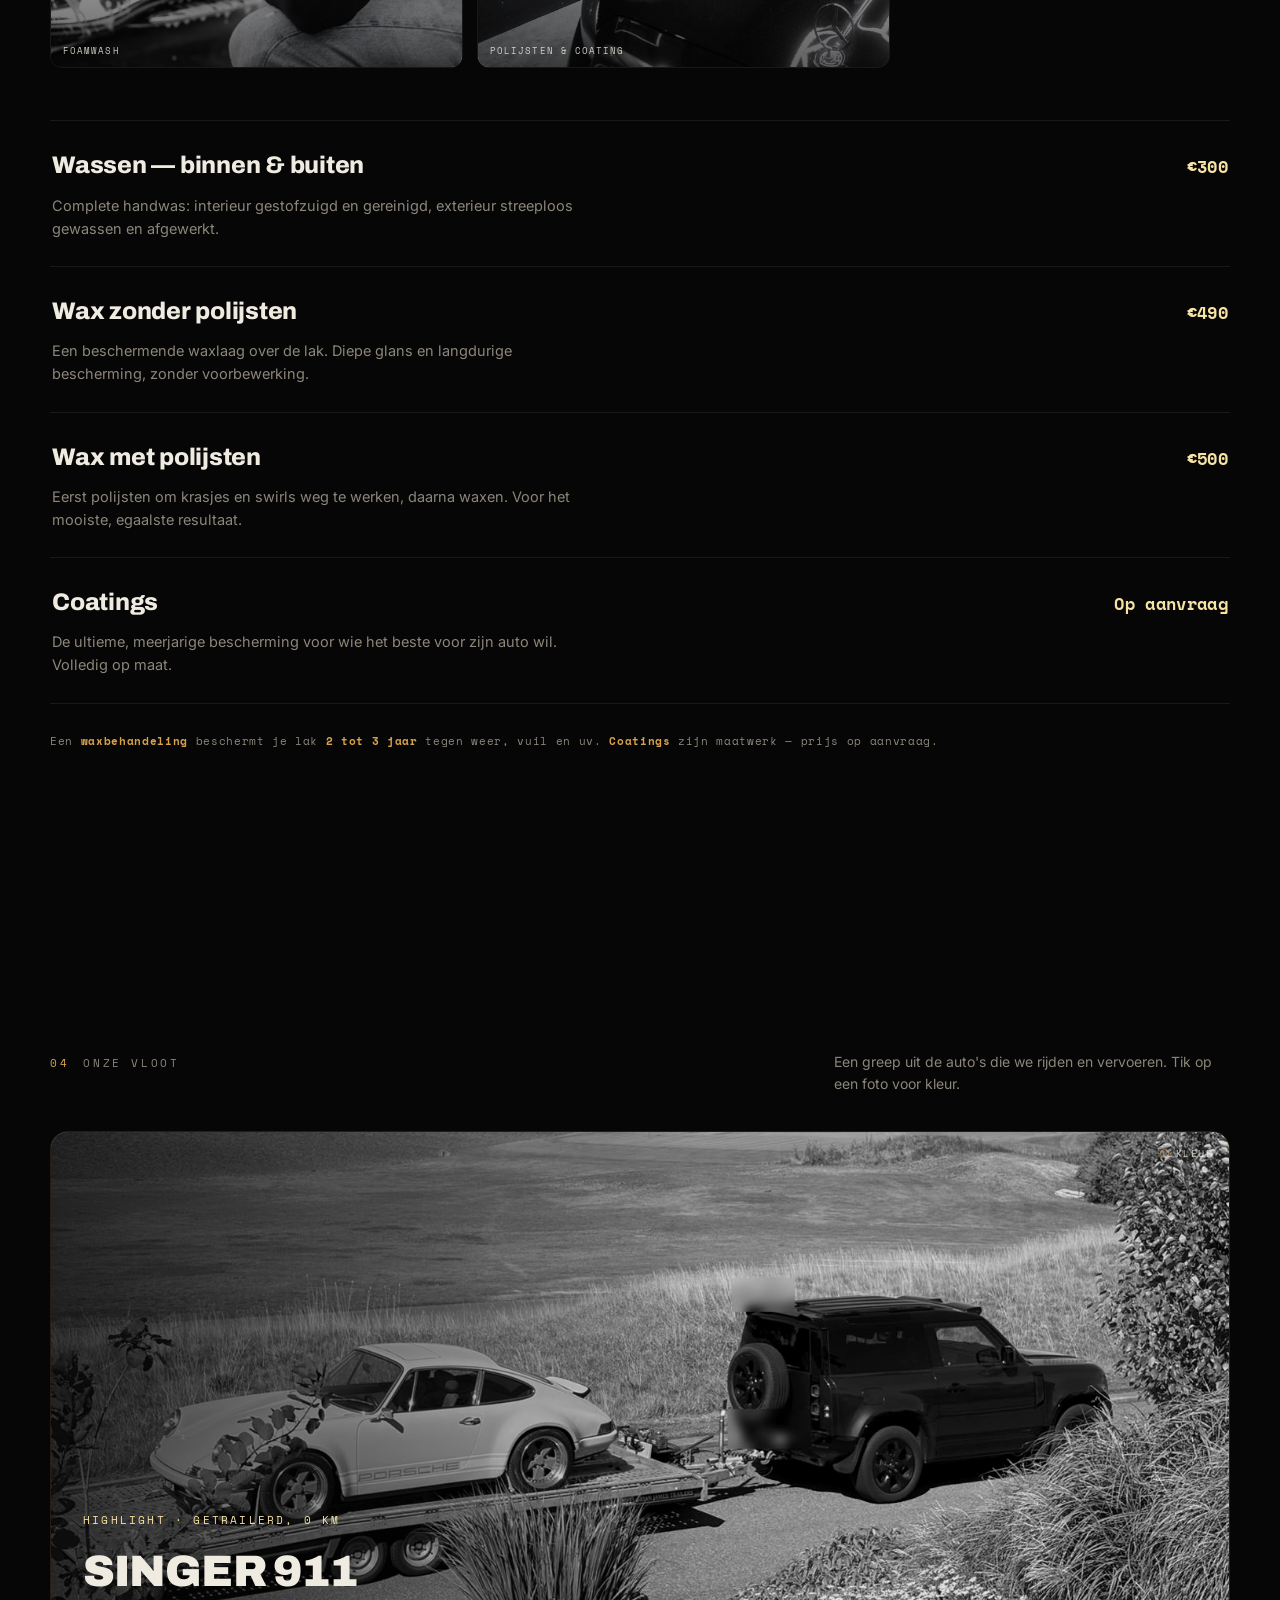
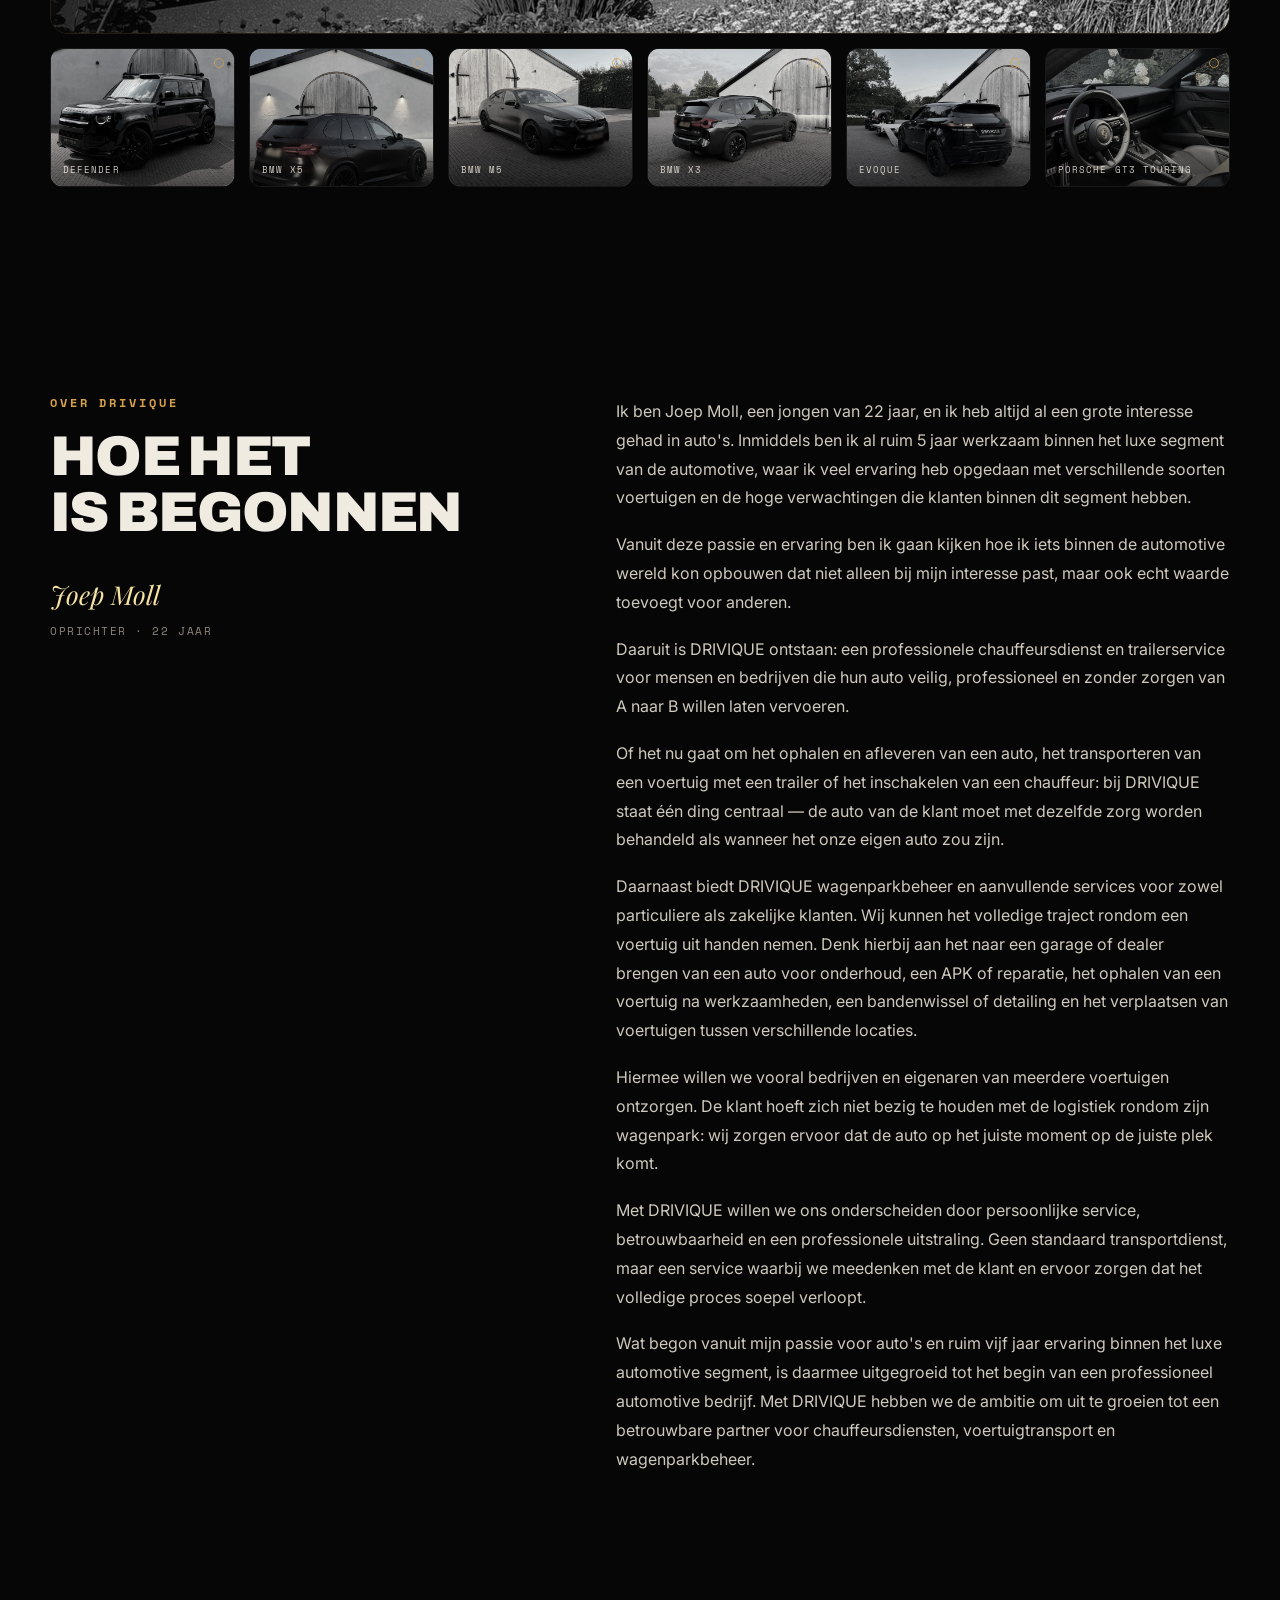
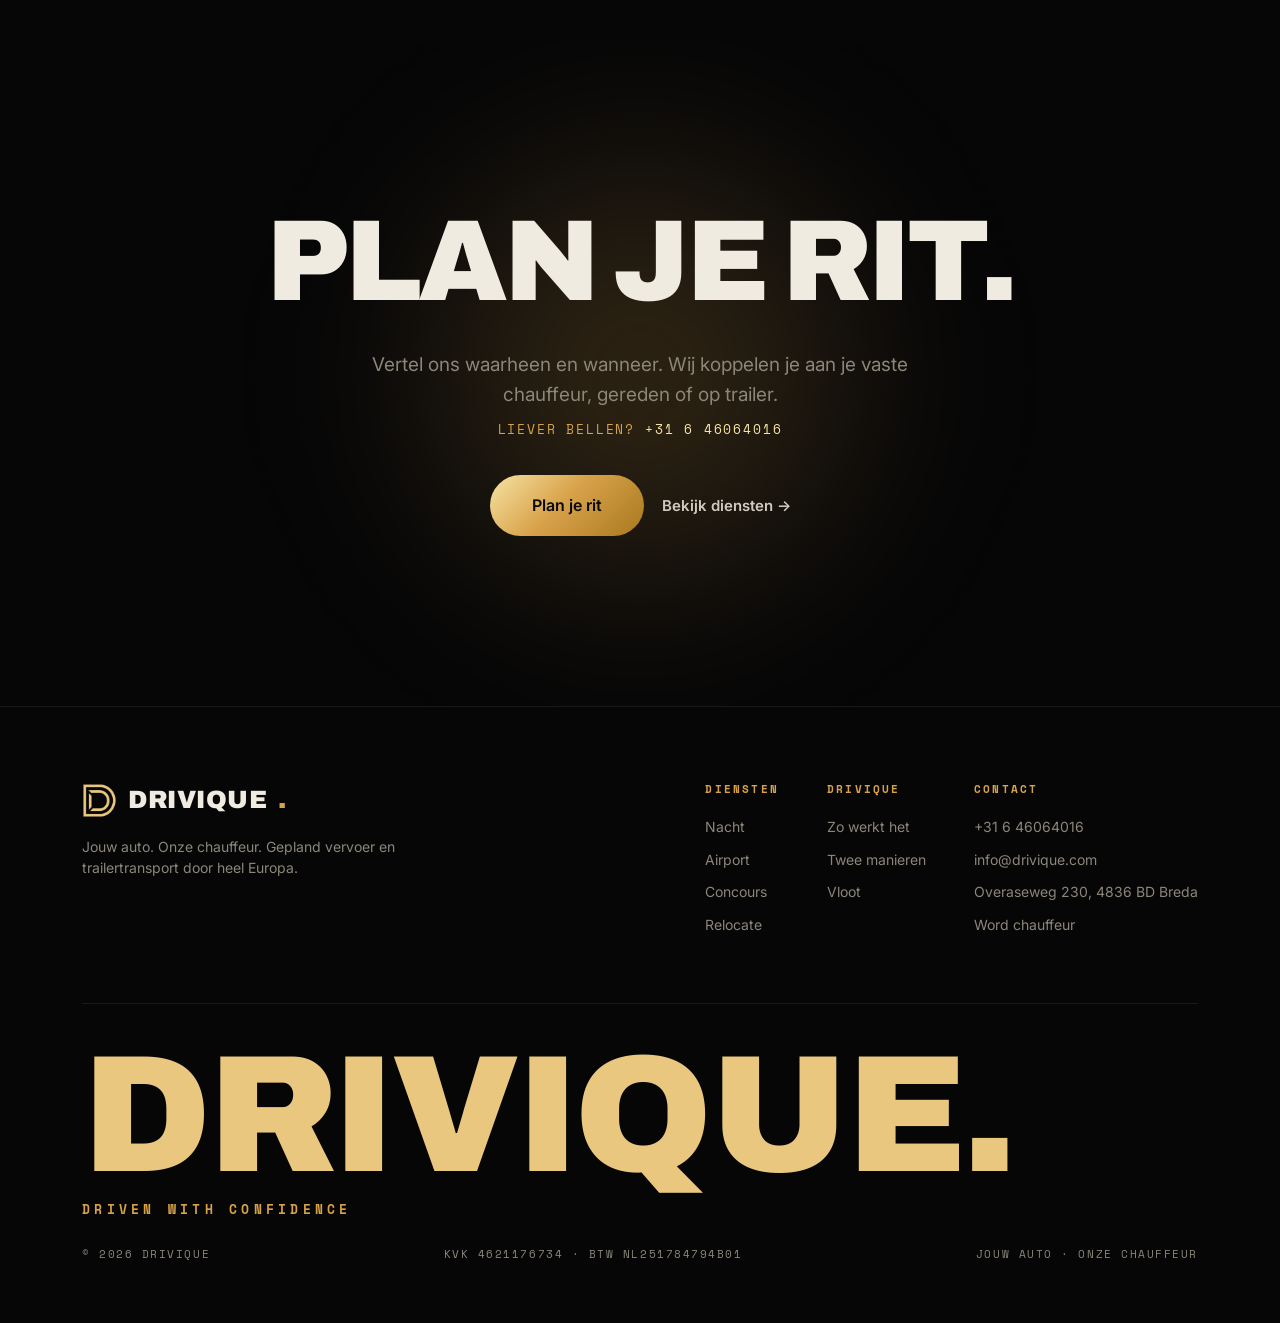
==== commit cd6027e2: "Add files via upload" ====
--- a/index.html
+++ b/index.html
@@ -249,11 +249,11 @@
   <div class="glow a" data-par="0.10"></div><div class="glow b" data-par="-0.07"></div><div class="sweep"></div>
   <div class="wrap hero-in">
     <img class="hero-mark" src="[data-uri]" alt="Drivique">
-    <span class="eyebrow">Chauffeur &amp; transport · Nederland</span>
+    <span class="eyebrow">Chauffeur &amp; transport · Heel Europa</span>
     <h1><span class="mline"><span class="goldflat">Drivique.</span></span></h1>
     <div class="tag"><span class="mline" style="--d:.08s"><span>Jouw auto<span class="sep">/</span>Onze chauffeur.</span></span></div>
     <div class="slogan reveal" style="--d:.14s">Driven with confidence</div>
-    <p class="lead reveal" style="--d:.2s">Je plant je rit ruim vooruit. Daarna rijdt je eigen chauffeur jouw auto, of hij gaat op de trailer. Jij regelt het één keer en denkt er nooit meer aan.</p>
+    <p class="lead reveal" style="--d:.2s">Je plant je rit ruim vooruit. Daarna rijdt je eigen chauffeur jouw auto, of hij gaat op de trailer &mdash; door heel Europa, tot aan je vakantiebestemming. Jij regelt het &eacute;&eacute;n keer en denkt er nooit meer aan.</p>
     <div class="cta reveal" style="--d:.3s"><a href="#plan" class="btn lg">Plan je rit</a><a href="#werkt" class="ghost">Zo werkt het →</a></div>
   </div>
   <div class="scrollcue">Scroll</div>
@@ -366,11 +366,11 @@
 
 <footer><div class="wrap"><div class="foot-top">
   <div style="max-width:320px"><div class="logo" style="font-size:25px;margin-bottom:16px"><img class="brandmark" src="[data-uri]" alt="Drivique logo">Drivique<span class="d">.</span></div>
-  <p style="color:var(--grey);font-size:14px">Jouw auto. Onze chauffeur. Gepland vervoer en trailertransport door heel Nederland.</p></div>
+  <p style="color:var(--grey);font-size:14px">Jouw auto. Onze chauffeur. Gepland vervoer en trailertransport door heel Europa.</p></div>
   <div class="foot-links">
     <div class="foot-col"><h4>Diensten</h4><a href="#diensten">Nacht</a><a href="#diensten">Airport</a><a href="#diensten">Concours</a><a href="#diensten">Relocate</a></div>
     <div class="foot-col"><h4>Drivique</h4><a href="#werkt">Zo werkt het</a><a href="#manieren">Twee manieren</a><a href="#vloot">Vloot</a></div>
-    <div class="foot-col"><h4>Contact</h4><a href="tel:+31646064016">+31 6 46064016</a><a href="mailto:drivique@icloud.com">drivique@icloud.com</a><a href="#">Word chauffeur</a></div>
+    <div class="foot-col"><h4>Contact</h4><a href="tel:+31646064016">+31 6 46064016</a><a href="mailto:info@drivique.com">info@drivique.com</a><a href="https://www.google.com/maps/place//data=!4m2!3m1!1s0x47c6a08c0c47805b:0x5c092665d031023f?sa=X&amp;ved=1t:8290&amp;ictx=111" target="_blank" rel="noopener">Overaseweg 230, 4836 BD Breda</a><a href="#">Word chauffeur</a></div>
   </div></div>
   <div class="foot-word goldflat">Drivique.</div>
   <div class="slogan" style="margin-top:16px">Driven with confidence</div>
@@ -465,7 +465,7 @@
       'Verzonden via de Drivique-website.'
     ];
     var subject='Ritaanvraag \u2014 '+dienst;
-    var href='mailto:drivique@icloud.com?subject='+encodeURIComponent(subject)+'&body='+encodeURIComponent(L.join('\n'));
+    var href='mailto:info@drivique.com?subject='+encodeURIComponent(subject)+'&body='+encodeURIComponent(L.join('\n'));
     try{var _a=JSON.parse(localStorage.getItem('drivique_requests')||'[]');_a.unshift({ts:Date.now(),naam:v('pf_naam'),tel:v('pf_tel'),dienst:dienst,auto:v('pf_auto'),van:v('pf_van'),naar:v('pf_naar'),datum:v('pf_datum'),tijd:v('pf_tijd'),done:false});localStorage.setItem('drivique_requests',JSON.stringify(_a));}catch(e){}
     window.location.href=href;
   });
@@ -494,7 +494,7 @@
       </div>
     </div>
     <div id="admList" class="adm-list"></div>
-    <div class="adm-note">Dit dashboard toont aanvragen die op dit apparaat/browser zijn ingestuurd. Echte aanvragen van klanten komen binnen via je e-mail (drivique@icloud.com). Voor een gedeelde inbox over alle apparaten is een database nodig.</div>
+    <div class="adm-note">Dit dashboard toont aanvragen die op dit apparaat/browser zijn ingestuurd. Echte aanvragen van klanten komen binnen via je e-mail (info@drivique.com). Voor een gedeelde inbox over alle apparaten is een database nodig.</div>
   </div>
 </div>
 <script>
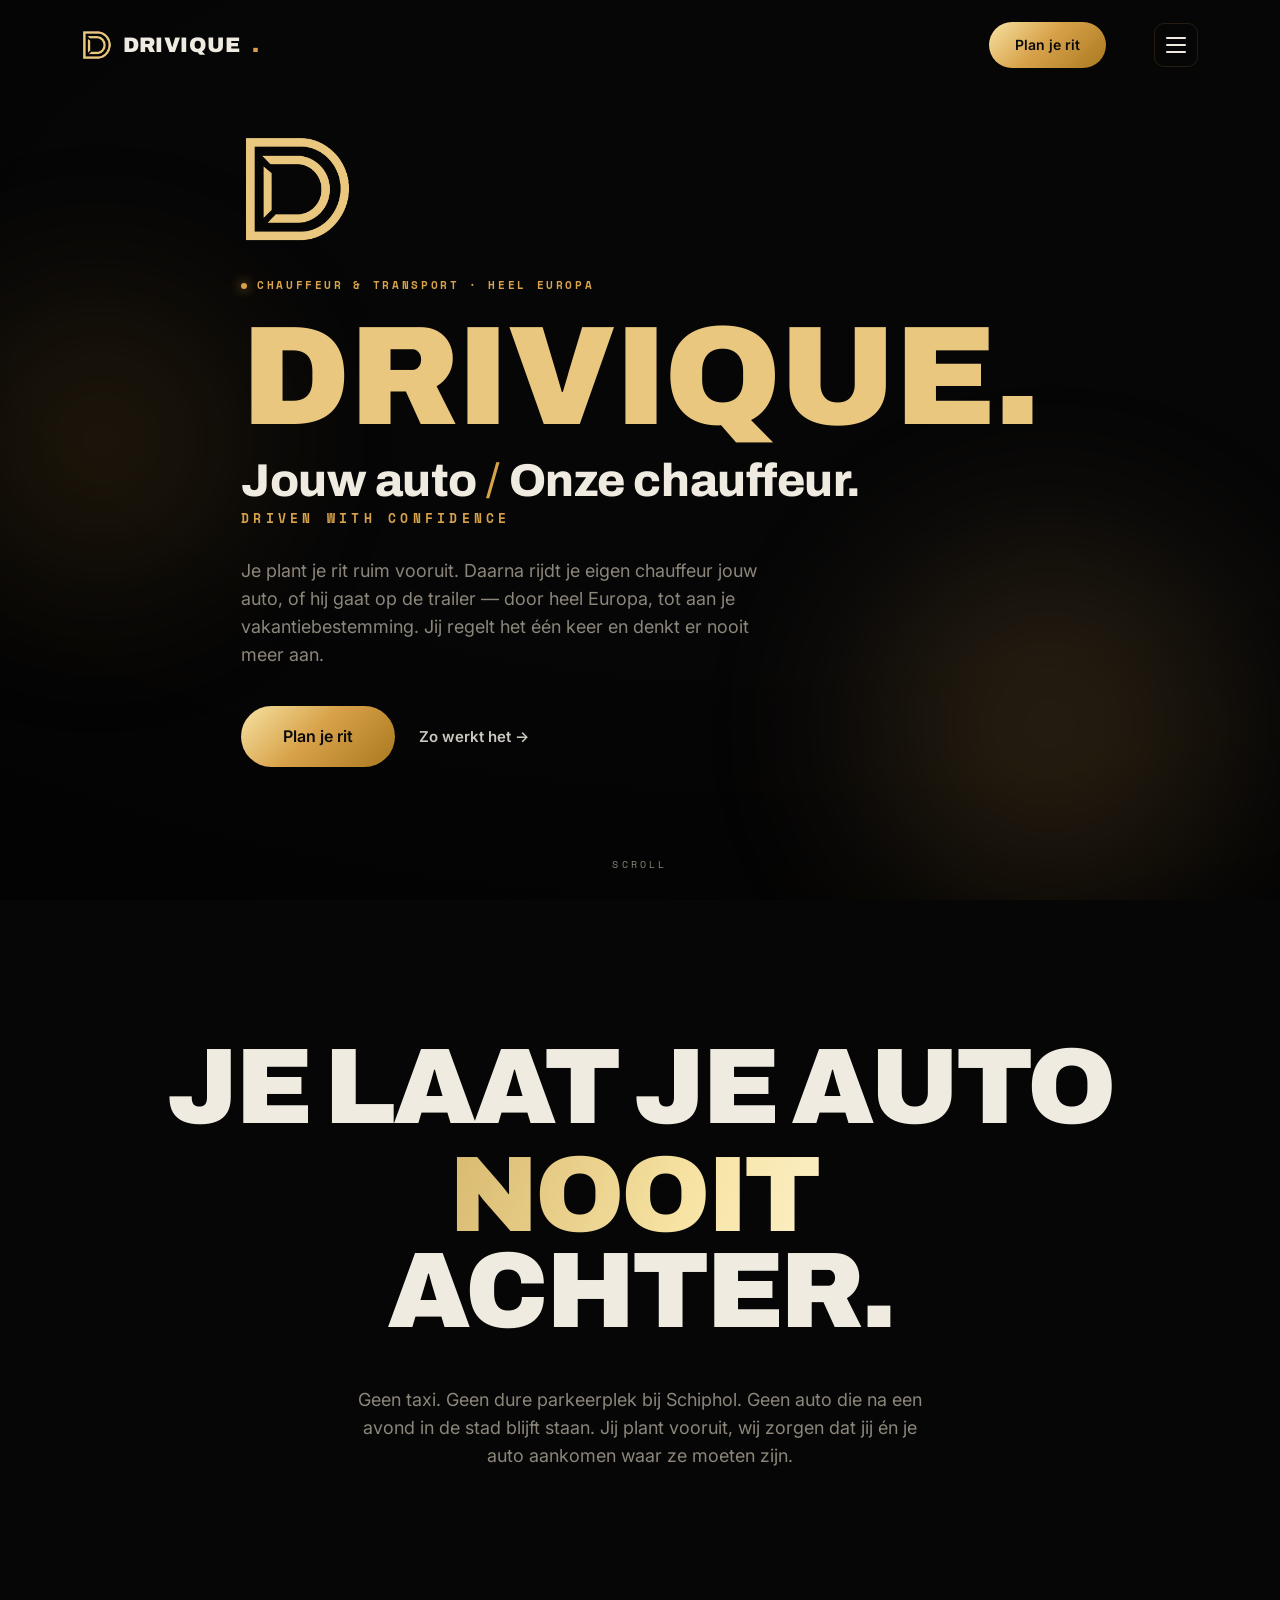
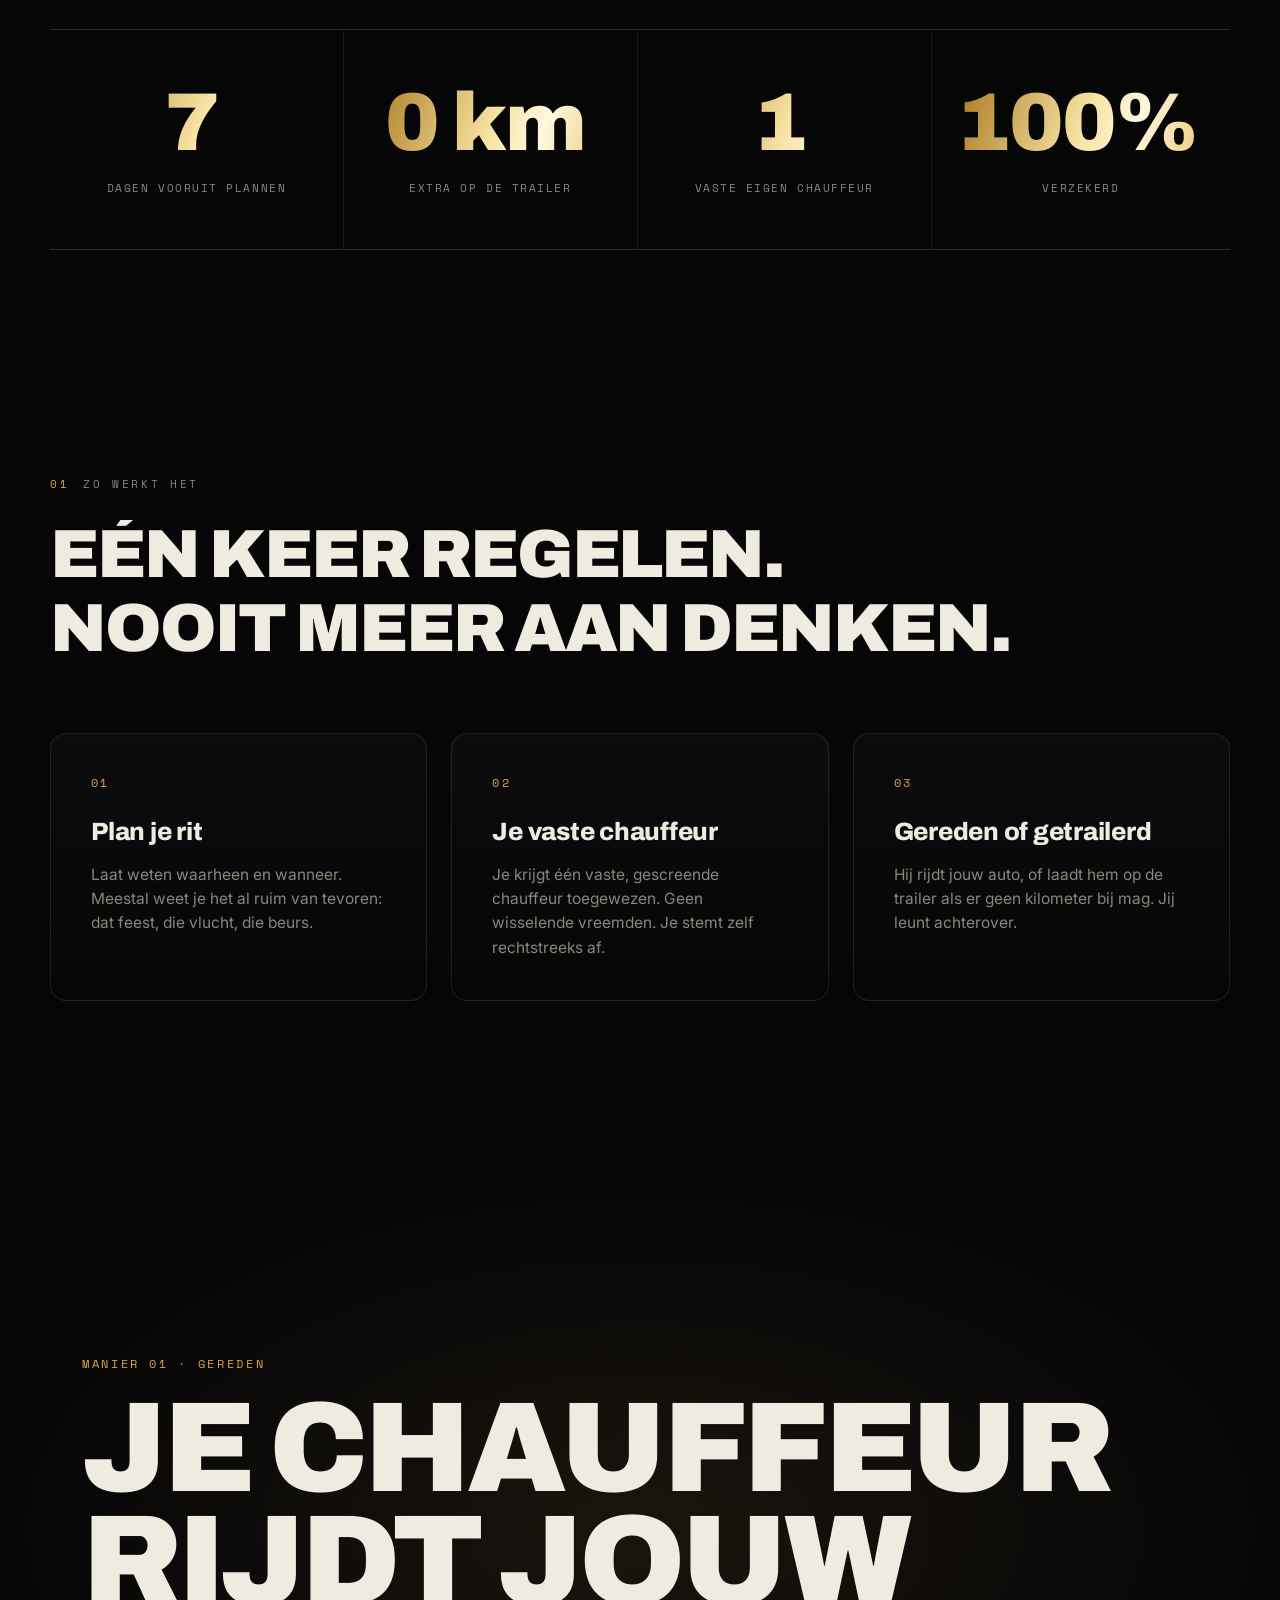
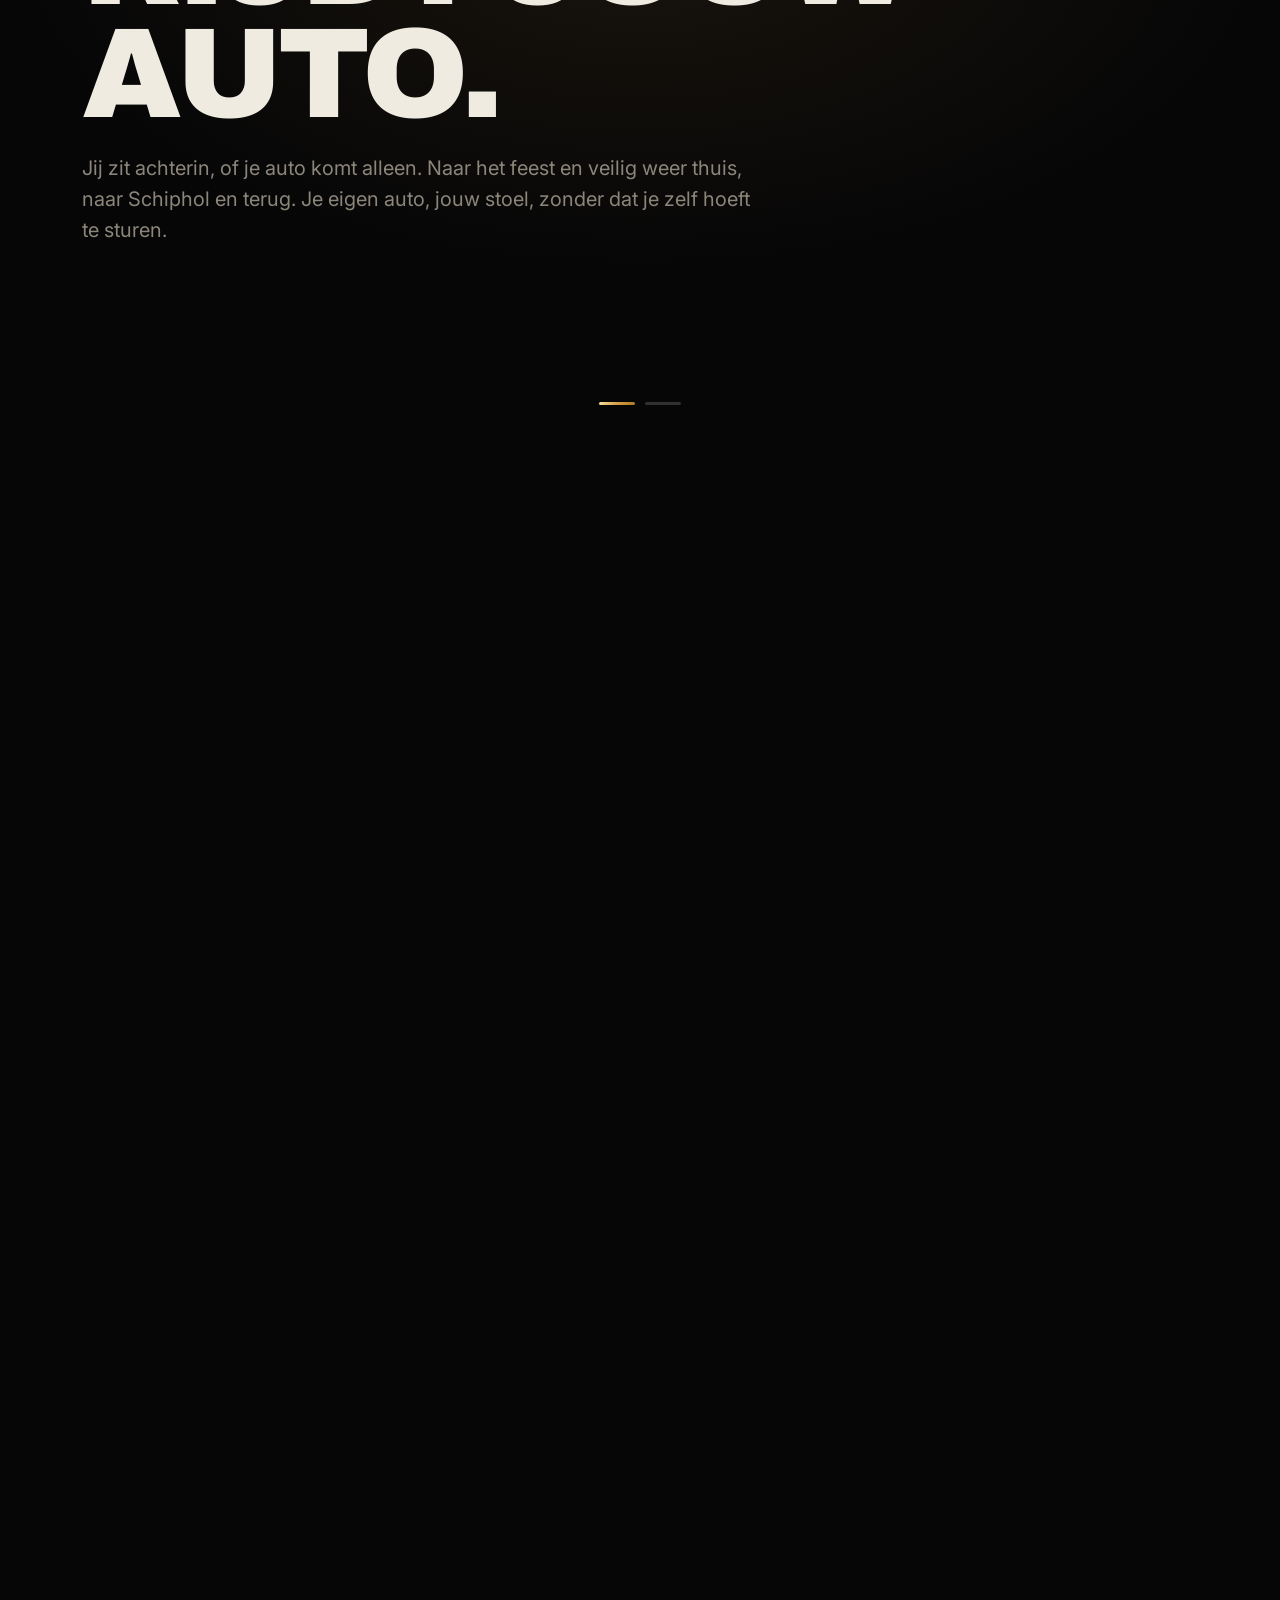
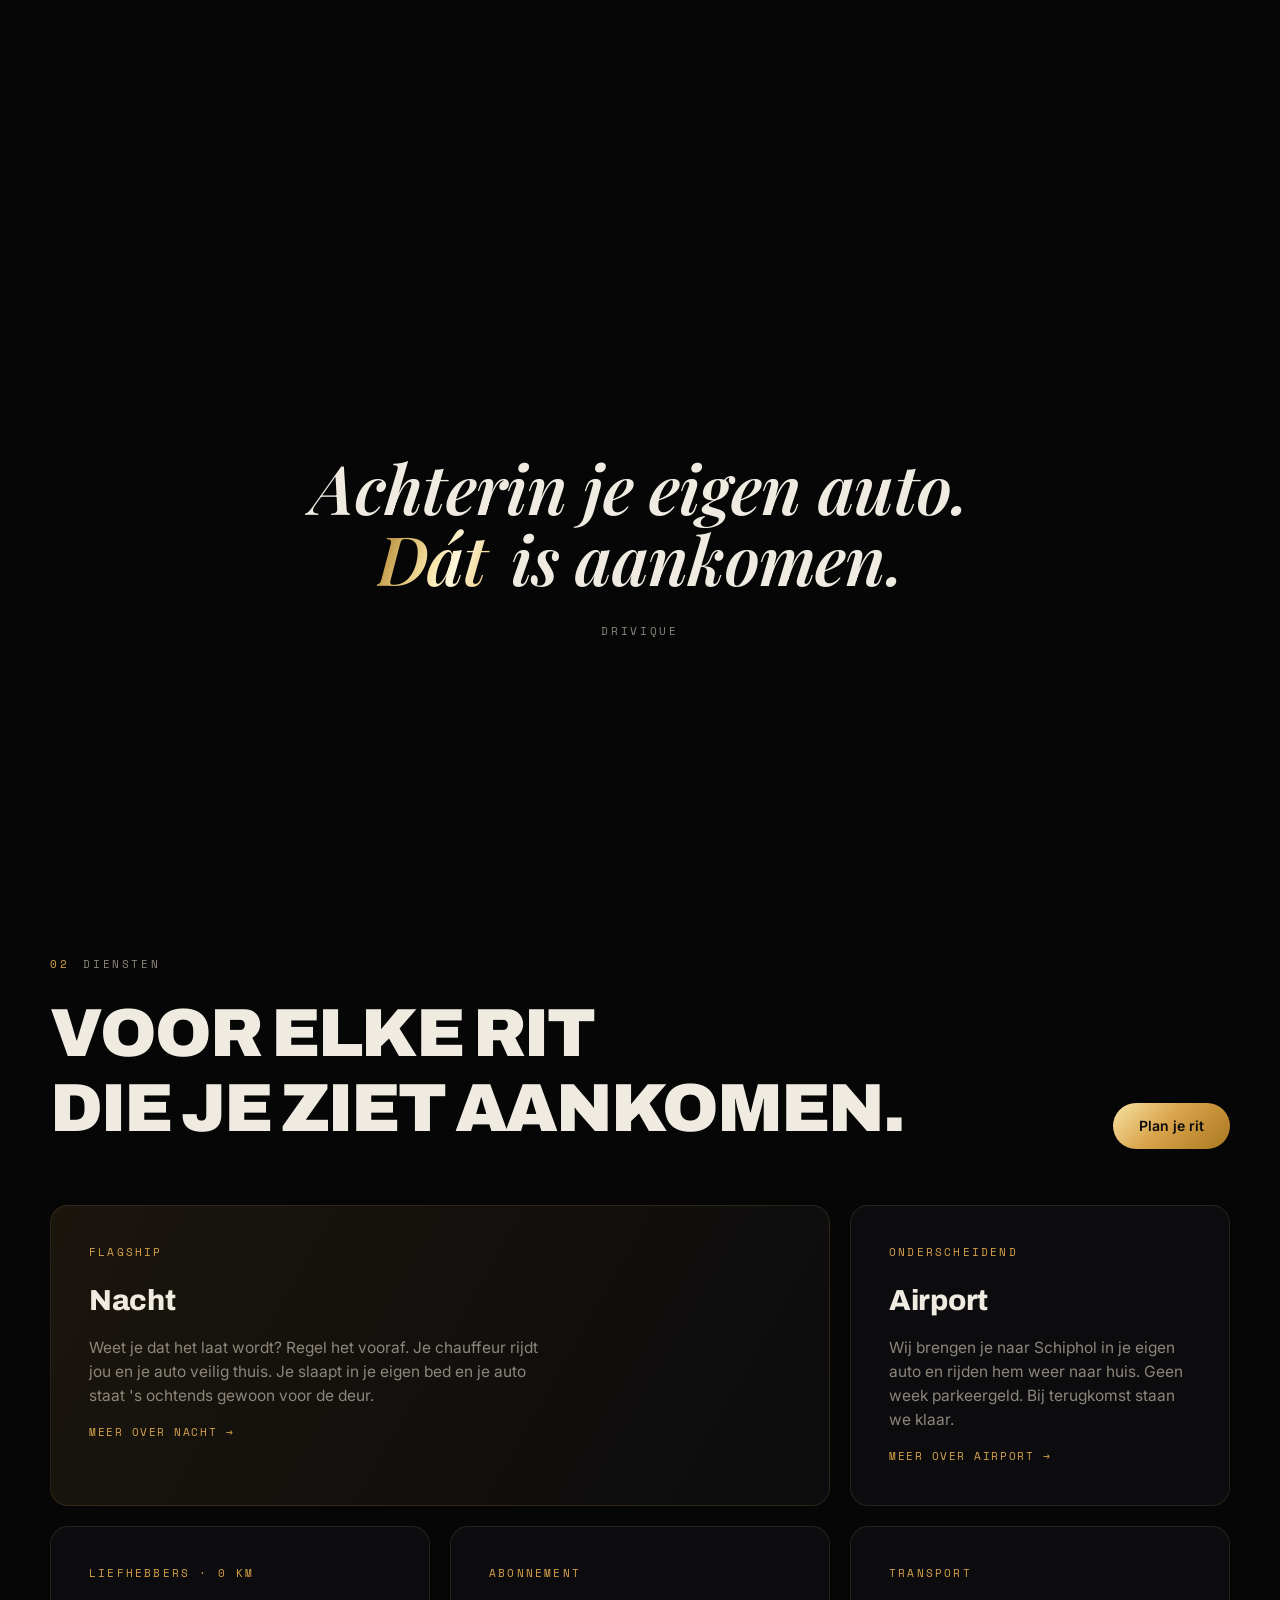
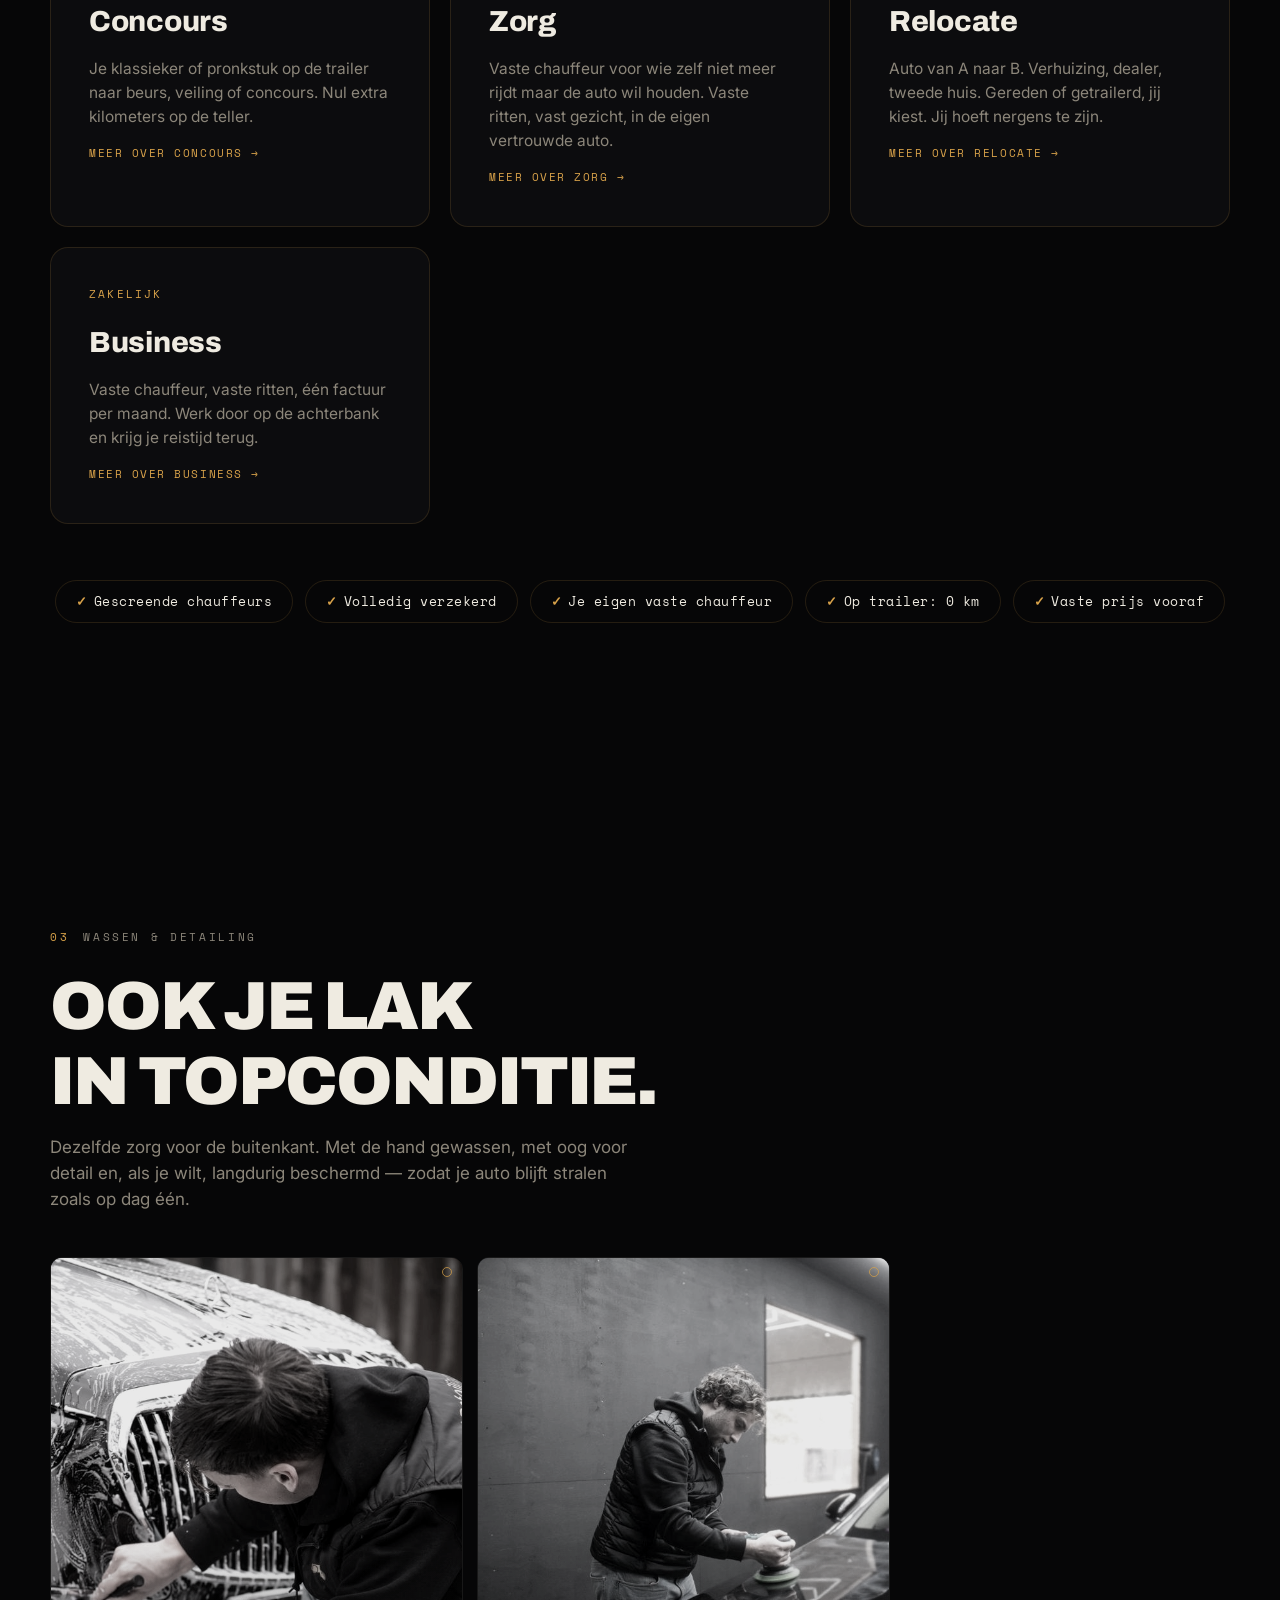
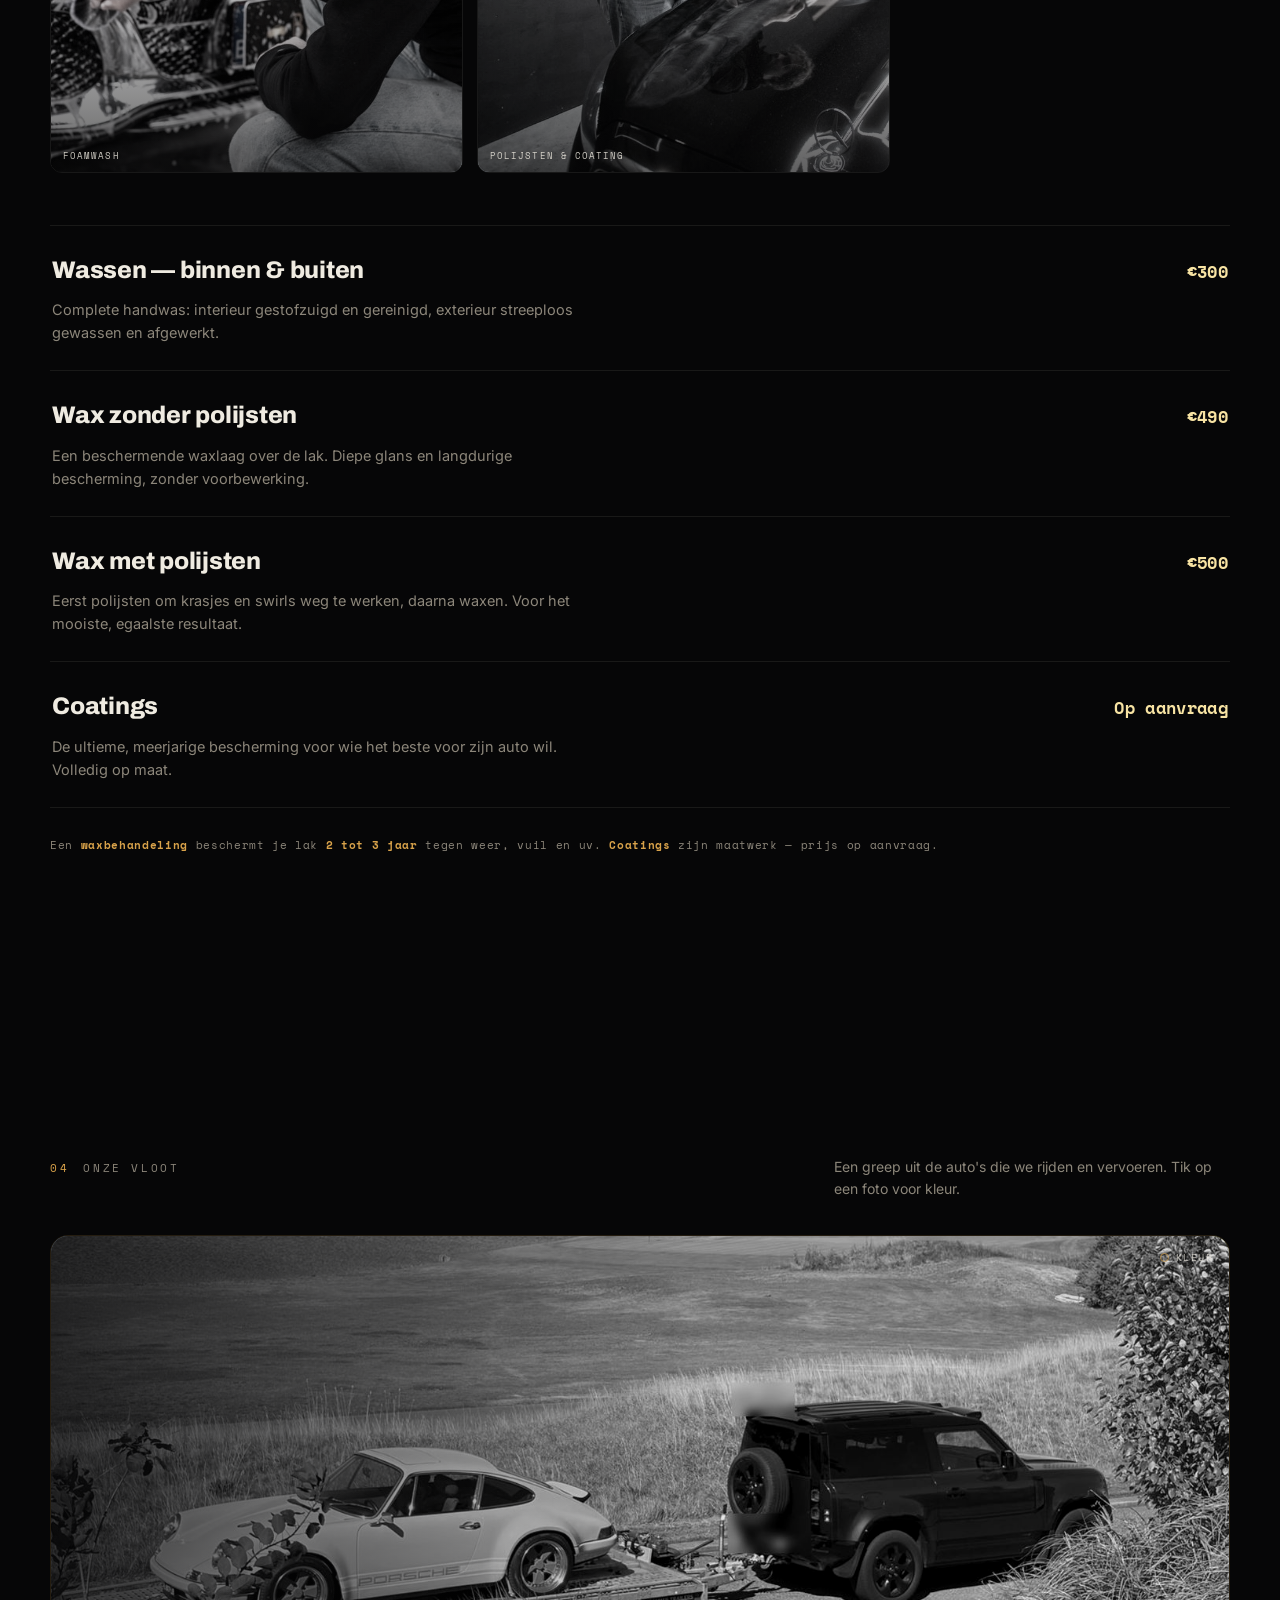
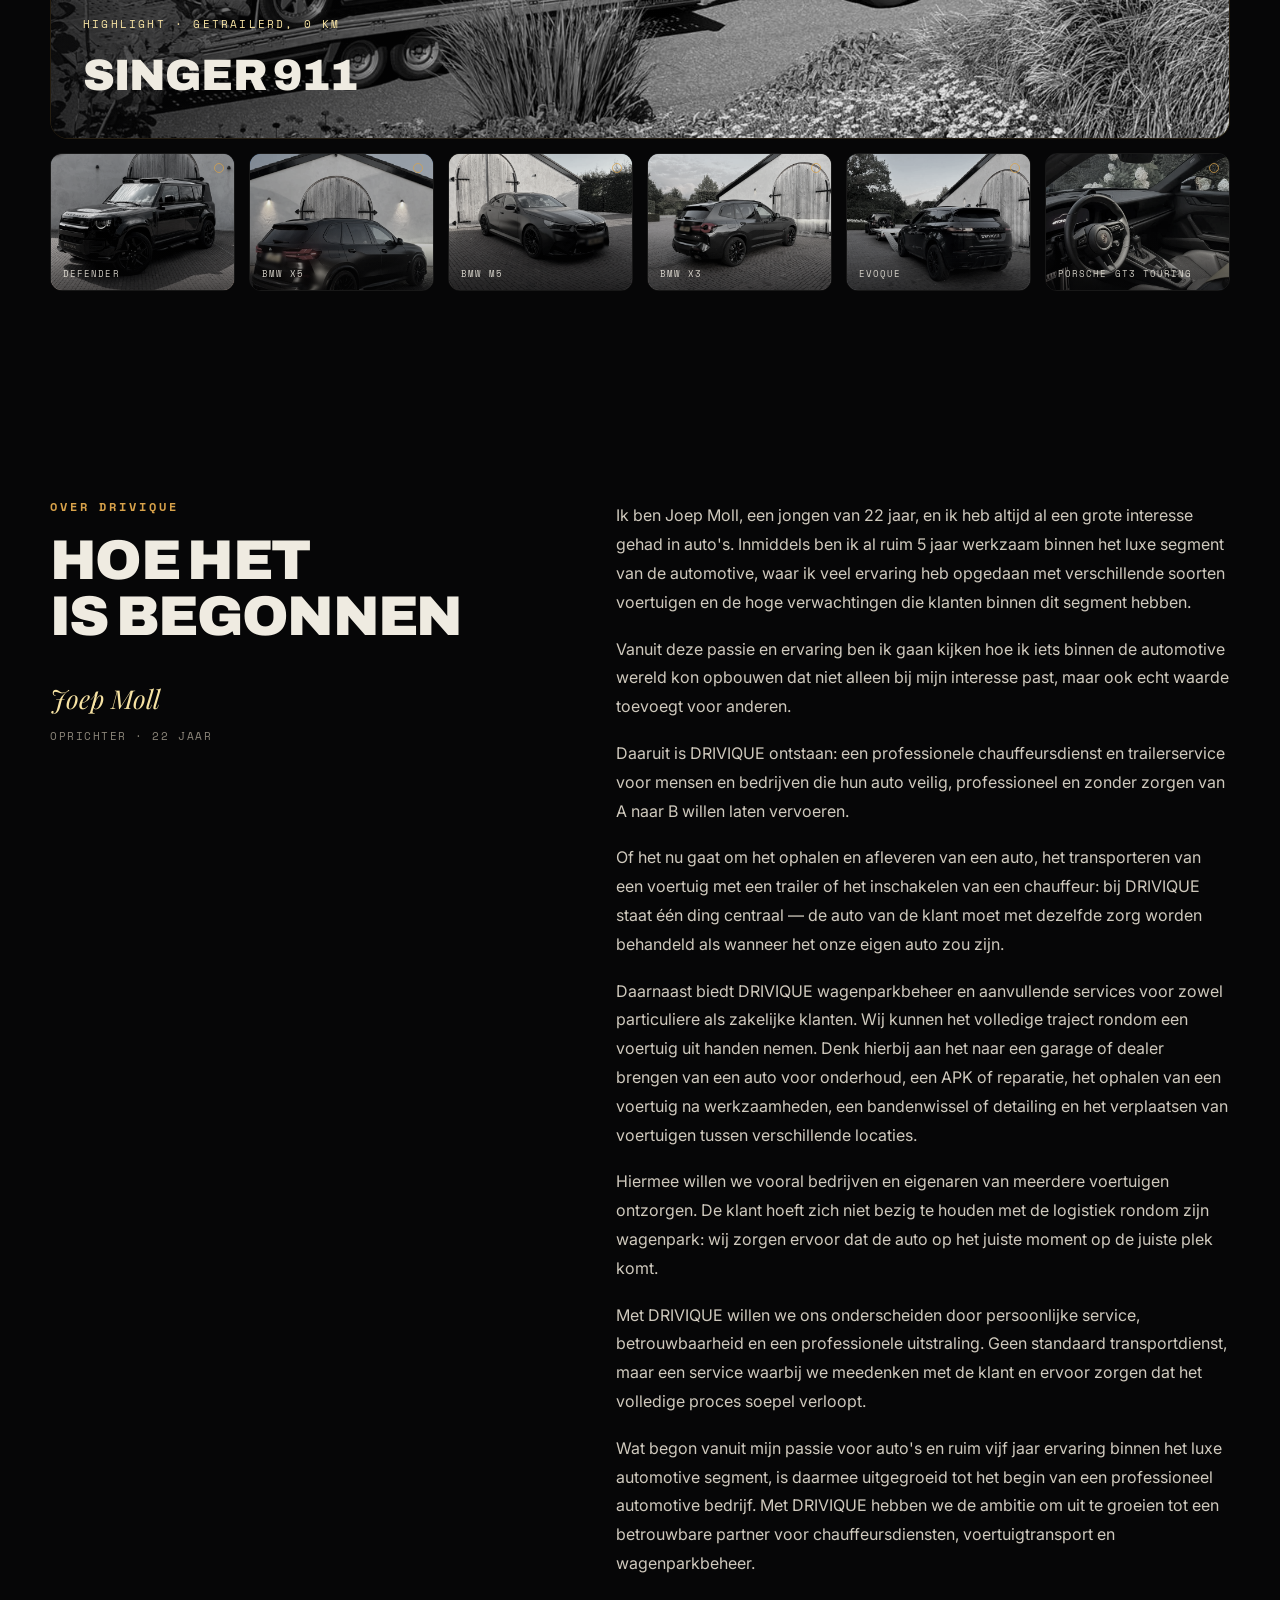
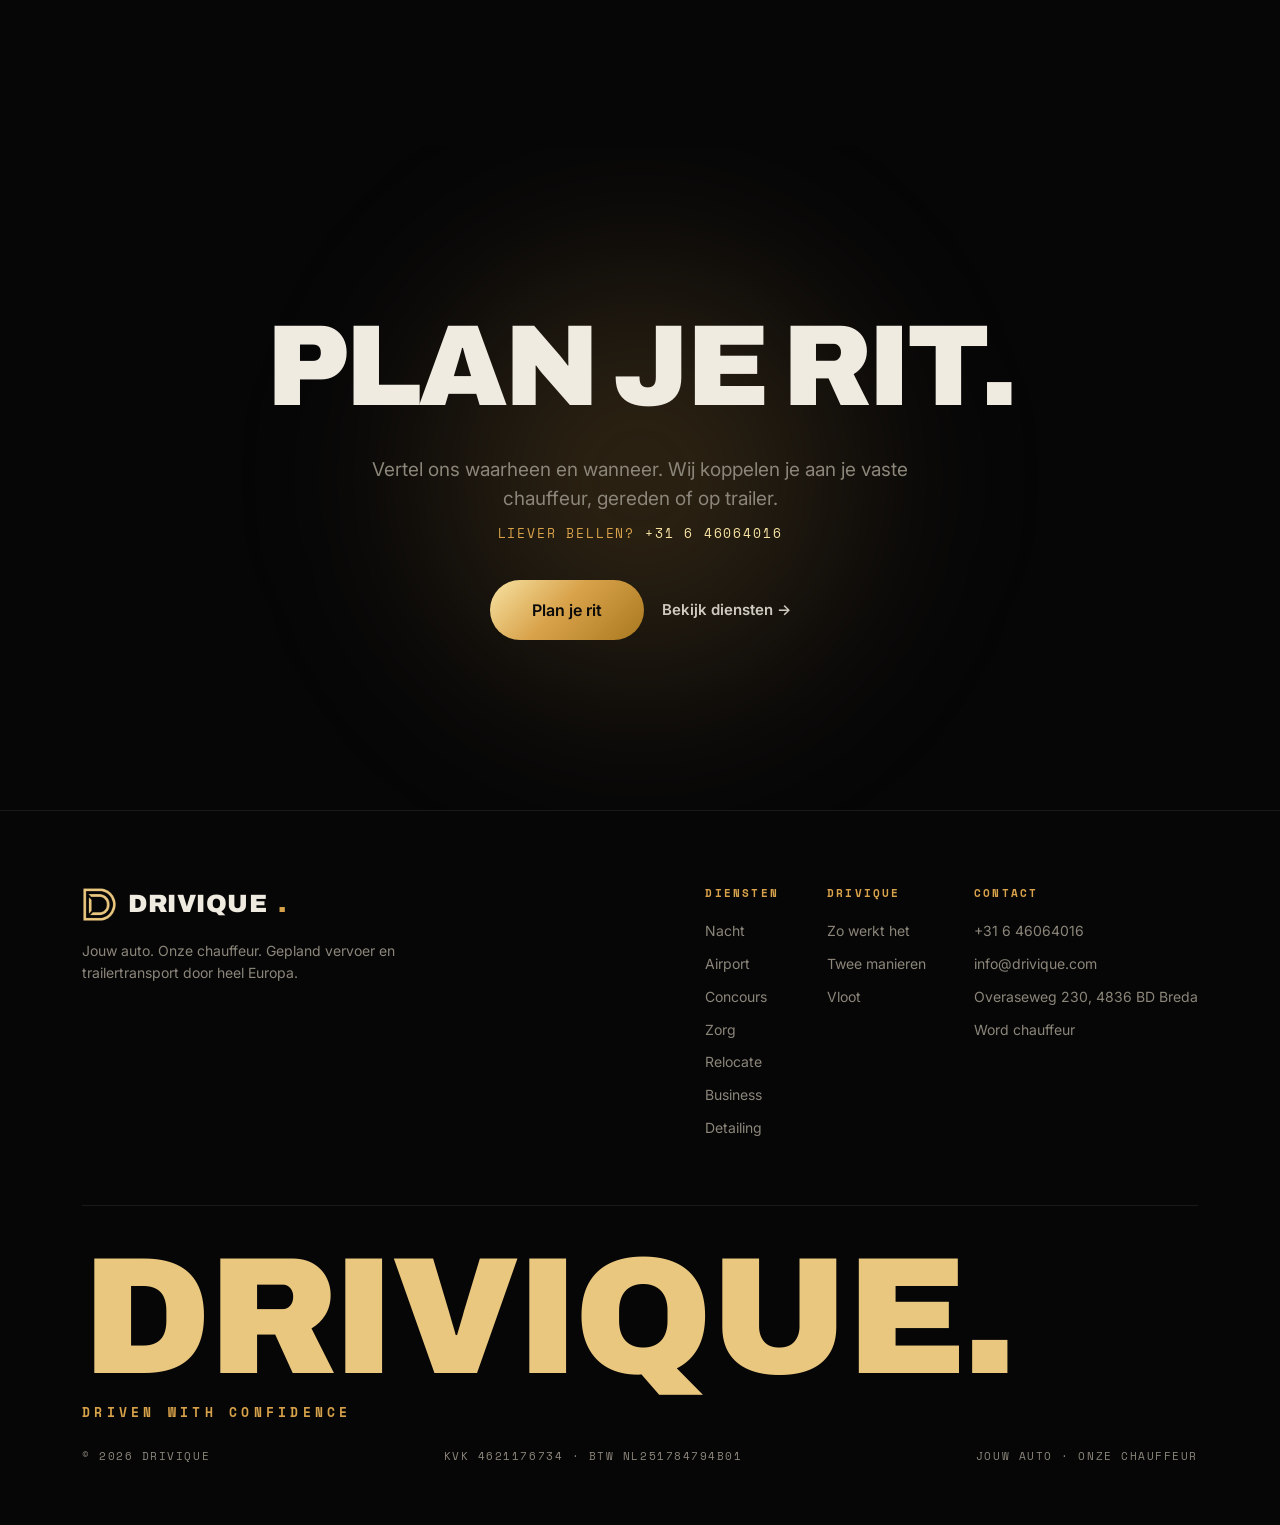
==== commit 7cac3538: "Add files via upload" ====
--- a/index.html
+++ b/index.html
@@ -1,7 +1,23 @@
 <!DOCTYPE html><html lang="nl"><head><meta charset="UTF-8"><meta name="viewport" content="width=device-width, initial-scale=1.0, viewport-fit=cover">
 <meta name="color-scheme" content="dark">
 <meta name="theme-color" content="#060607">
-<link rel="icon" type="image/png" href="[data-uri]"><title>DRIVIQUE — Jouw auto. Onze chauffeur.</title><link rel="preconnect" href="https://fonts.googleapis.com"><link rel="preconnect" href="https://fonts.gstatic.com" crossorigin><link href="https://fonts.googleapis.com/css2?family=Archivo:wght@400;500;600;800;900&family=Inter:wght@400;500;600&family=Playfair+Display:ital,wght@1,600&family=Space+Mono:wght@400;700&display=swap" rel="stylesheet"><style>
+<link rel="icon" type="image/png" href="images/logo.png"><title>Drivique — Chauffeursdienst & autotransport | Breda</title>
+<meta name="description" content="Drivique uit Breda: je eigen chauffeur rijdt jouw auto of we vervoeren hem op trailer, door heel Europa. Ook autopoetsen & detailing. Plan je rit vooruit.">
+<meta name="keywords" content="chauffeursdienst, chauffeur Breda, autotransport, auto laten vervoeren, trailertransport, autopoetsen, detailing Breda, auto ophalen en wegbrengen, chauffeur Europa, wagenparkbeheer">
+<meta name="robots" content="index, follow">
+<meta name="author" content="Drivique">
+<link rel="canonical" href="https://drivique.vercel.app/">
+<meta property="og:type" content="website">
+<meta property="og:site_name" content="Drivique">
+<meta property="og:title" content="Drivique — Chauffeursdienst & autotransport door heel Europa">
+<meta property="og:description" content="Drivique uit Breda: je eigen chauffeur rijdt jouw auto of we vervoeren hem op trailer, door heel Europa. Ook autopoetsen & detailing. Plan je rit vooruit.">
+<meta property="og:url" content="https://drivique.vercel.app/">
+<meta property="og:image" content="https://drivique.vercel.app/images/photo01.jpg">
+<meta property="og:locale" content="nl_NL">
+<meta name="twitter:card" content="summary_large_image">
+<meta name="twitter:title" content="Drivique — Chauffeursdienst & autotransport door heel Europa">
+<meta name="twitter:description" content="Drivique uit Breda: je eigen chauffeur rijdt jouw auto of we vervoeren hem op trailer, door heel Europa. Ook autopoetsen & detailing. Plan je rit vooruit.">
+<meta name="twitter:image" content="https://drivique.vercel.app/images/photo01.jpg"><link rel="preconnect" href="https://fonts.googleapis.com"><link rel="preconnect" href="https://fonts.gstatic.com" crossorigin><link href="https://fonts.googleapis.com/css2?family=Archivo:wght@400;500;600;800;900&family=Inter:wght@400;500;600&family=Playfair+Display:ital,wght@1,600&family=Space+Mono:wght@400;700&display=swap" rel="stylesheet"><style>
   :root{--black:#060607;--panel:#0C0C0E;--panel2:#131315;--leather:#1A150D;--bone:#EFEBE1;--grey:#8C867A;--gold:#D8A24A;--gold-hi:#F7E3A3;--gold-deep:#A9781F;--line:rgba(216,162,74,.15);--hair:rgba(239,235,225,.08);--display:"Archivo",system-ui,sans-serif;--body:"Inter",system-ui,sans-serif;--serif:"Playfair Display",Georgia,serif;--mono:"Space Mono",ui-monospace,monospace;--grad:linear-gradient(135deg,#F7E3A3,#D8A24A 46%,#A9781F);--ease:cubic-bezier(.16,1,.3,1);color-scheme:dark;}
   *{box-sizing:border-box;margin:0;padding:0}
   html{scroll-behavior:smooth;-webkit-text-size-adjust:100%;text-size-adjust:100%;background:#060607}
@@ -27,7 +43,7 @@
   .logo{font-family:var(--display);font-weight:900;font-size:21px;letter-spacing:.02em;text-transform:uppercase}
   .logo .d{color:var(--gold)}
   .nav-links{display:flex;gap:34px;align-items:center}
-  .nav-links a:not(.btn){color:var(--bone);text-decoration:none;font-size:14px;font-weight:500;opacity:.82;position:relative}
+  .nav-links a:not(.btn){display:none}
   .nav-links a:not(.btn)::after{content:"";position:absolute;left:0;bottom:-5px;width:0;height:1px;background:var(--gold);transition:width .4s var(--ease)}
   .nav-links a:not(.btn):hover::after{width:100%}
   .btn{display:inline-block;font-family:var(--body);font-weight:600;font-size:14px;color:#0A0A0A;background:var(--grad);border:none;border-radius:100px;padding:12px 26px;cursor:pointer;position:relative;overflow:hidden;text-decoration:none;transition:transform .4s var(--ease),box-shadow .4s var(--ease)}
@@ -98,6 +114,8 @@
   .card .t{font-family:var(--mono);font-size:11px;letter-spacing:.2em;text-transform:uppercase;color:var(--gold);position:relative;z-index:2}
   .card h3{font-family:var(--display);font-weight:800;font-size:29px;letter-spacing:-.01em;margin:18px 0 12px;position:relative;z-index:2}
   .card p{color:var(--grey);font-size:15.5px;max-width:46ch;position:relative;z-index:2}
+  .card-link{position:relative;z-index:2;display:inline-block;margin-top:16px;font-family:var(--mono);font-size:11px;letter-spacing:.14em;text-transform:uppercase;color:var(--gold);text-decoration:none}
+  .card-link:hover{color:var(--gold-hi)}
   .trust{display:flex;flex-wrap:wrap;gap:12px;justify-content:center;margin-top:56px}
   .badge{font-family:var(--mono);font-size:12.5px;letter-spacing:.04em;border:1px solid var(--line);border-radius:100px;padding:11px 20px;color:var(--bone)}
   .badge b{color:var(--gold);font-weight:700;margin-right:6px}
@@ -234,23 +252,84 @@
   .pnote{margin-top:28px;font-family:var(--mono);font-size:11px;letter-spacing:.06em;color:var(--grey);line-height:1.8}
   .pnote b{color:var(--gold)}
 
+  .sr-only{position:absolute;width:1px;height:1px;padding:0;margin:-1px;overflow:hidden;clip:rect(0,0,0,0);white-space:nowrap;border:0}
   .logo{display:flex;align-items:center;gap:11px}
   .brandmark{height:1.4em;width:auto;display:block}
   .hero-mark{height:clamp(58px,9vw,112px);width:auto;display:block;margin-bottom:26px}
   .js .hero-mark{opacity:0;transform:translateY(14px) scale(.96);animation:markin 1s var(--ease) .15s forwards}
   @keyframes markin{to{opacity:1;transform:none}}
   .slogan{font-family:var(--mono);font-weight:700;font-size:clamp(10px,1.35vw,12.5px);letter-spacing:.34em;text-transform:uppercase;color:var(--gold)}
-</style></head><body><div aria-hidden="true" style="position:fixed;inset:0;background:#060607;z-index:-2;pointer-events:none"></div>
+
+  .burger{display:flex;flex-direction:column;justify-content:center;gap:5px;width:44px;height:44px;background:none;border:1px solid var(--line);border-radius:10px;cursor:pointer;padding:0 11px;transition:border-color .3s;margin-left:14px}
+  .burger:hover{border-color:var(--gold)}
+  .burger span{display:block;height:2px;width:100%;background:var(--bone);border-radius:2px;transition:transform .4s var(--ease),opacity .3s}
+  .burger.open span:nth-child(1){transform:translateY(7px) rotate(45deg)}
+  .burger.open span:nth-child(2){opacity:0}
+  .burger.open span:nth-child(3){transform:translateY(-7px) rotate(-45deg)}
+  .menu{position:fixed;inset:0;z-index:150;background:rgba(6,6,7,.98);-webkit-backdrop-filter:blur(10px);backdrop-filter:blur(10px);opacity:0;visibility:hidden;transition:opacity .45s var(--ease),visibility .45s;display:flex;flex-direction:column;justify-content:center;padding:96px 32px 40px}
+  .menu.open{opacity:1;visibility:visible}
+  .menu-inner{max-width:1000px;margin:0 auto;width:100%;display:grid;grid-template-columns:1fr 1fr;gap:40px}
+  .menu-col .menu-h{font-family:var(--mono);font-size:11px;letter-spacing:.24em;text-transform:uppercase;color:var(--gold);display:block;margin-bottom:18px;padding-bottom:12px;border-bottom:1px solid var(--hair)}
+  .menu-col a{display:block;font-family:var(--display);font-weight:800;font-size:clamp(22px,3.4vw,34px);letter-spacing:-.02em;text-transform:uppercase;color:var(--bone);text-decoration:none;padding:7px 0;transition:color .25s,transform .35s var(--ease);transform:translateY(12px);opacity:0}
+  .menu.open .menu-col a{transform:none;opacity:1}
+  .menu-col a:hover{color:var(--gold)}
+  .menu-foot{max-width:1000px;margin:44px auto 0;width:100%;display:flex;align-items:center;gap:22px;flex-wrap:wrap;border-top:1px solid var(--hair);padding-top:26px}
+  .menu-foot a:not(.btn){font-family:var(--mono);font-size:12px;letter-spacing:.1em;color:var(--grey);text-decoration:none}
+  .menu-foot a:not(.btn):hover{color:var(--gold-hi)}
+  .menu-foot .btn{margin-left:auto}
+  @media(max-width:640px){.menu-inner{grid-template-columns:1fr;gap:30px}.menu-foot .btn{margin-left:0;width:100%;text-align:center}}
+</style><script type="application/ld+json">
+{"@context":"https://schema.org","@type":"AutomotiveBusiness","name":"Drivique",
+"description":"Chauffeursdienst en autotransport (gereden of op trailer) door heel Europa, plus autopoetsen en detailing.",
+"url":"https://drivique.vercel.app/","email":"info@drivique.com","telephone":"+31646064016",
+"image":"https://drivique.vercel.app/images/photo01.jpg","slogan":"Driven with confidence",
+"address":{"@type":"PostalAddress","streetAddress":"Overaseweg 230","postalCode":"4836 BD","addressLocality":"Breda","addressCountry":"NL"},
+"areaServed":{"@type":"Place","name":"Europa"},"priceRange":"€€€",
+"makesOffer":[
+{"@type":"Offer","itemOffered":{"@type":"Service","name":"Chauffeursdienst - je eigen auto gereden"}},
+{"@type":"Offer","itemOffered":{"@type":"Service","name":"Autotransport op trailer (0 km)"}},
+{"@type":"Offer","itemOffered":{"@type":"Service","name":"Wagenparkbeheer"}},
+{"@type":"Offer","itemOffered":{"@type":"Service","name":"Autopoetsen en detailing"}}]}
+</script>
+</head><body><div aria-hidden="true" style="position:fixed;inset:0;background:#060607;z-index:-2;pointer-events:none"></div>
 <div id="bar"></div>
-<nav id="nav"><div class="wrap nav-in"><div class="logo"><img class="brandmark" src="[data-uri]" alt="Drivique logo">Drivique<span class="d">.</span></div>
-<div class="nav-links"><a href="#werkt">Zo werkt het</a><a href="#manieren">Twee manieren</a><a href="#diensten">Diensten</a><a href="#detailing">Detailing</a><a href="#vloot">Vloot</a><a href="#over">Over</a><a href="#plan" class="btn">Plan je rit</a></div></div></nav>
-
-<header class="hero">
+<nav id="nav"><div class="wrap nav-in"><div class="logo"><img class="brandmark" src="images/logo.png" alt="Drivique logo">Drivique<span class="d">.</span></div>
+<div class="nav-links"><a href="#werkt">Zo werkt het</a><a href="#manieren">Twee manieren</a><a href="#diensten">Diensten</a><a href="#detailing">Detailing</a><a href="#vloot">Vloot</a><a href="#over">Over</a><a href="#plan" class="btn">Plan je rit</a><button class="burger" id="burger" aria-label="Menu" aria-expanded="false"><span></span><span></span><span></span></button></div></div></nav>
+<div class="menu" id="menu" aria-hidden="true">
+  <div class="menu-inner">
+    <div class="menu-col">
+      <span class="menu-h">Navigatie</span>
+      <a href="#top">Home</a>
+      <a href="#werkt">Zo werkt het</a>
+      <a href="#manieren">Twee manieren</a>
+      <a href="#detailing">Wassen &amp; detailing</a>
+      <a href="#vloot">Onze vloot</a>
+      <a href="#over">Over Drivique</a>
+    </div>
+    <div class="menu-col">
+      <span class="menu-h">Diensten</span>
+      <a href="diensten/nacht">Nacht</a>
+      <a href="diensten/airport">Airport</a>
+      <a href="diensten/concours">Concours</a>
+      <a href="diensten/zorg">Zorg</a>
+      <a href="diensten/relocate">Relocate</a>
+      <a href="diensten/business">Business</a>
+      <a href="diensten/detailing">Detailing</a>
+    </div>
+  </div>
+  <div class="menu-foot">
+    <a href="tel:+31646064016">+31 6 46064016</a>
+    <a href="mailto:info@drivique.com">info@drivique.com</a>
+    <a class="btn" href="#plan">Plan je rit</a>
+  </div>
+</div>
+
+<span id="top"></span><header class="hero">
   <div class="glow a" data-par="0.10"></div><div class="glow b" data-par="-0.07"></div><div class="sweep"></div>
   <div class="wrap hero-in">
-    <img class="hero-mark" src="[data-uri]" alt="Drivique">
+    <img class="hero-mark" src="images/logo.png" alt="Drivique logo — chauffeursdienst en autotransport">
     <span class="eyebrow">Chauffeur &amp; transport · Heel Europa</span>
-    <h1><span class="mline"><span class="goldflat">Drivique.</span></span></h1>
+    <h1><span class="mline"><span class="goldflat">Drivique.</span></span><span class="sr-only">Chauffeursdienst en autotransport in Breda, door heel Europa</span></h1>
     <div class="tag"><span class="mline" style="--d:.08s"><span>Jouw auto<span class="sep">/</span>Onze chauffeur.</span></span></div>
     <div class="slogan reveal" style="--d:.14s">Driven with confidence</div>
     <p class="lead reveal" style="--d:.2s">Je plant je rit ruim vooruit. Daarna rijdt je eigen chauffeur jouw auto, of hij gaat op de trailer &mdash; door heel Europa, tot aan je vakantiebestemming. Jij regelt het &eacute;&eacute;n keer en denkt er nooit meer aan.</p>
@@ -260,7 +339,7 @@
 </header>
 
 <section class="stmt wrap">
-  <h2><span class="mline"><span>Je laat je auto</span></span><span class="mline" style="--d:.08s"><span class="gold">nooit</span> <span>achter.</span></span></h2>
+  <h2><span class="mline"><span>Je laat je auto </span></span><span class="mline" style="--d:.08s"><span class="gold">nooit</span> <span>achter.</span></span></h2>
   <p class="reveal" style="--d:.2s">Geen taxi. Geen dure parkeerplek bij Schiphol. Geen auto die na een avond in de stad blijft staan. Jij plant vooruit, wij zorgen dat jij én je auto aankomen waar ze moeten zijn.</p>
 </section>
 
@@ -284,12 +363,12 @@
 <section class="pin-outer" id="manieren"><div class="pin-inner"><div class="pin-bg"></div>
   <div class="frame active" data-frame="0"><div class="wrap">
     <div class="idx">Manier 01 · Gereden</div>
-    <h3>Je chauffeur<br>rijdt jouw auto.</h3>
+    <h3>Je chauffeur <br>rijdt jouw auto.</h3>
     <p>Jij zit achterin, of je auto komt alleen. Naar het feest en veilig weer thuis, naar Schiphol en terug. Je eigen auto, jouw stoel, zonder dat je zelf hoeft te sturen.</p>
   </div></div>
   <div class="frame" data-frame="1"><div class="wrap">
     <div class="idx">Manier 02 · Getrailerd</div>
-    <h3 class="gold">Nul kilometer<br>extra.</h3>
+    <h3 class="gold">Nul kilometer <br>extra.</h3>
     <p>Voor je klassieker of showauto. Op onze trailer naar de concours, de veiling of de beurs. Precies zoals je hem bewaart, geen kilometer erbij.</p>
   </div><div class="zero gold">0KM</div></div>
   <div class="pin-nav"><div class="dot on" data-dot="0"></div><div class="dot" data-dot="1"></div></div>
@@ -307,12 +386,12 @@
     <a href="#plan" class="btn reveal" style="--d:.1s">Plan je rit</a>
   </div>
   <div class="svc-grid">
-    <div class="card flag reveal"><div class="t">Flagship</div><h3>Nacht</h3><p>Weet je dat het laat wordt? Regel het vooraf. Je chauffeur rijdt jou en je auto veilig thuis. Je slaapt in je eigen bed en je auto staat 's ochtends gewoon voor de deur.</p></div>
-    <div class="card reveal" style="--d:.1s"><div class="t">Onderscheidend</div><h3>Airport</h3><p>Wij brengen je naar Schiphol in je eigen auto en rijden hem weer naar huis. Geen week parkeergeld. Bij terugkomst staan we klaar.</p></div>
-    <div class="card reveal"><div class="t">Liefhebbers · 0 km</div><h3>Concours</h3><p>Je klassieker of pronkstuk op de trailer naar beurs, veiling of concours. Nul extra kilometers op de teller.</p></div>
-    <div class="card reveal" style="--d:.1s"><div class="t">Abonnement</div><h3>Zorg</h3><p>Vaste chauffeur voor wie zelf niet meer rijdt maar de auto wil houden. Vaste ritten, vast gezicht, in de eigen vertrouwde auto.</p></div>
-    <div class="card reveal" style="--d:.2s"><div class="t">Transport</div><h3>Relocate</h3><p>Auto van A naar B. Verhuizing, dealer, tweede huis. Gereden of getrailerd, jij kiest. Jij hoeft nergens te zijn.</p></div>
-    <div class="card reveal"><div class="t">Zakelijk</div><h3>Business</h3><p>Vaste chauffeur, vaste ritten, één factuur per maand. Werk door op de achterbank en krijg je reistijd terug.</p></div>
+    <div class="card flag reveal"><div class="t">Flagship</div><h3>Nacht</h3><p>Weet je dat het laat wordt? Regel het vooraf. Je chauffeur rijdt jou en je auto veilig thuis. Je slaapt in je eigen bed en je auto staat 's ochtends gewoon voor de deur.</p><a class="card-link" href="diensten/nacht">Meer over Nacht &rarr;</a></div>
+    <div class="card reveal" style="--d:.1s"><div class="t">Onderscheidend</div><h3>Airport</h3><p>Wij brengen je naar Schiphol in je eigen auto en rijden hem weer naar huis. Geen week parkeergeld. Bij terugkomst staan we klaar.</p><a class="card-link" href="diensten/airport">Meer over Airport &rarr;</a></div>
+    <div class="card reveal"><div class="t">Liefhebbers · 0 km</div><h3>Concours</h3><p>Je klassieker of pronkstuk op de trailer naar beurs, veiling of concours. Nul extra kilometers op de teller.</p><a class="card-link" href="diensten/concours">Meer over Concours &rarr;</a></div>
+    <div class="card reveal" style="--d:.1s"><div class="t">Abonnement</div><h3>Zorg</h3><p>Vaste chauffeur voor wie zelf niet meer rijdt maar de auto wil houden. Vaste ritten, vast gezicht, in de eigen vertrouwde auto.</p><a class="card-link" href="diensten/zorg">Meer over Zorg &rarr;</a></div>
+    <div class="card reveal" style="--d:.2s"><div class="t">Transport</div><h3>Relocate</h3><p>Auto van A naar B. Verhuizing, dealer, tweede huis. Gereden of getrailerd, jij kiest. Jij hoeft nergens te zijn.</p><a class="card-link" href="diensten/relocate">Meer over Relocate &rarr;</a></div>
+    <div class="card reveal"><div class="t">Zakelijk</div><h3>Business</h3><p>Vaste chauffeur, vaste ritten, één factuur per maand. Werk door op de achterbank en krijg je reistijd terug.</p><a class="card-link" href="diensten/business">Meer over Business &rarr;</a></div>
   </div>
   <div class="trust reveal" style="--d:.1s">
     <span class="badge"><b>✓</b>Gescreende chauffeurs</span><span class="badge"><b>✓</b>Volledig verzekerd</span><span class="badge"><b>✓</b>Je eigen vaste chauffeur</span><span class="badge"><b>✓</b>Op trailer: 0 km</span><span class="badge"><b>✓</b>Vaste prijs vooraf</span>
@@ -323,7 +402,7 @@
   <span class="kick reveal"><em>03</em>Wassen &amp; detailing</span>
   <h2 class="big"><span class="mline"><span>Ook je lak</span></span><span class="mline" style="--d:.08s"><span>in topconditie.</span></span></h2>
   <p class="price-intro reveal" style="--d:.14s">Dezelfde zorg voor de buitenkant. Met de hand gewassen, met oog voor detail en, als je wilt, langdurig beschermd — zodat je auto blijft stralen zoals op dag één.</p>
-  <div class="strip3 reveal" style="--d:.06s"><div class="shot"><img class="c" src="images/photo01.jpg" alt="Foamwash" loading="lazy"><img class="bw" src="images/photo02.jpg" alt="" aria-hidden="true"><span class="tapc"></span><span>Foamwash</span></div><div class="shot"><img class="c" src="images/photo03.jpg" alt="Polijsten & coating" loading="lazy"><img class="bw" src="images/photo04.jpg" alt="" aria-hidden="true"><span class="tapc"></span><span>Polijsten & coating</span></div></div>
+  <div class="strip3 reveal" style="--d:.06s"><div class="shot"><img class="c" src="images/photo01.jpg" alt="Foamwash autopoetsen door Drivique detailing in Breda" loading="lazy"><img class="bw" src="images/photo02.jpg" alt="" aria-hidden="true"><span class="tapc"></span><span>Foamwash</span></div><div class="shot"><img class="c" src="images/photo03.jpg" alt="Polijsten en coating — Drivique detailing" loading="lazy"><img class="bw" src="images/photo04.jpg" alt="" aria-hidden="true"><span class="tapc"></span><span>Polijsten & coating</span></div></div>
   <div class="pricelist reveal" style="--d:.06s">
     <div class="prow"><div class="pname">Wassen &mdash; binnen &amp; buiten<span class="pdesc">Complete handwas: interieur gestofzuigd en gereinigd, exterieur streeploos gewassen en afgewerkt.</span></div><div class="pprice">&euro;300</div></div>
     <div class="prow"><div class="pname">Wax zonder polijsten<span class="pdesc">Een beschermende waxlaag over de lak. Diepe glans en langdurige bescherming, zonder voorbewerking.</span></div><div class="pprice">&euro;490</div></div>
@@ -332,12 +411,12 @@
   </div>
   <p class="pnote reveal" style="--d:.1s">Een <b>waxbehandeling</b> beschermt je lak <b>2 tot 3 jaar</b> tegen weer, vuil en uv. <b>Coatings</b> zijn maatwerk &mdash; prijs op aanvraag.</p>
 </section>
-<section class="fleet wrap" id="vloot"><div class="head reveal"><span class="kick" style="margin:0"><em>04</em>Onze vloot</span><p>Een greep uit de auto's die we rijden en vervoeren. Tik op een foto voor kleur.</p></div><div class="hl reveal"><img class="c" src="images/photo05.jpg" alt="Singer 911 op transport" loading="lazy"><img class="bw" src="images/photo06.jpg" alt="" aria-hidden="true"><span class="tapc">Kleur</span><div class="cap"><div class="k">Highlight · Getrailerd, 0 km</div><h3>Singer 911</h3></div></div><div class="strip reveal" style="--d:.06s"><div class="shot"><img class="c" src="images/photo07.jpg" alt="Defender" loading="lazy"><img class="bw" src="images/photo08.jpg" alt="" aria-hidden="true"><span class="tapc"></span><span>Defender</span></div>
-    <div class="shot"><img class="c" src="images/photo09.jpg" alt="BMW X5" loading="lazy"><img class="bw" src="images/photo10.jpg" alt="" aria-hidden="true"><span class="tapc"></span><span>BMW X5</span></div>
-    <div class="shot"><img class="c" src="images/photo11.jpg" alt="BMW M5" loading="lazy"><img class="bw" src="images/photo12.jpg" alt="" aria-hidden="true"><span class="tapc"></span><span>BMW M5</span></div>
-    <div class="shot"><img class="c" src="images/photo13.jpg" alt="BMW X3" loading="lazy"><img class="bw" src="images/photo14.jpg" alt="" aria-hidden="true"><span class="tapc"></span><span>BMW X3</span></div>
-    <div class="shot"><img class="c" src="images/photo15.jpg" alt="Evoque" loading="lazy"><img class="bw" src="images/photo16.jpg" alt="" aria-hidden="true"><span class="tapc"></span><span>Evoque</span></div>
-    <div class="shot"><img class="c" src="images/photo17.jpg" alt="Porsche GT3 Touring" loading="lazy"><img class="bw" src="images/photo18.jpg" alt="" aria-hidden="true"><span class="tapc"></span><span>Porsche GT3 Touring</span></div></div></section>
+<section class="fleet wrap" id="vloot"><div class="head reveal"><span class="kick" style="margin:0"><em>04</em>Onze vloot</span><p>Een greep uit de auto's die we rijden en vervoeren. Tik op een foto voor kleur.</p></div><div class="hl reveal"><img class="c" src="images/photo05.jpg" alt="Porsche Singer 911 op trailer — autotransport Drivique, 0 km" loading="lazy"><img class="bw" src="images/photo06.jpg" alt="" aria-hidden="true"><span class="tapc">Kleur</span><div class="cap"><div class="k">Highlight · Getrailerd, 0 km</div><h3>Singer 911</h3></div></div><div class="strip reveal" style="--d:.06s"><div class="shot"><img class="c" src="images/photo07.jpg" alt="Land Rover Defender — chauffeursdienst Drivique" loading="lazy"><img class="bw" src="images/photo08.jpg" alt="" aria-hidden="true"><span class="tapc"></span><span>Defender</span></div>
+    <div class="shot"><img class="c" src="images/photo09.jpg" alt="BMW X5 M-pakket — chauffeursdienst en transport Drivique" loading="lazy"><img class="bw" src="images/photo10.jpg" alt="" aria-hidden="true"><span class="tapc"></span><span>BMW X5</span></div>
+    <div class="shot"><img class="c" src="images/photo11.jpg" alt="BMW M5 — chauffeur en autotransport Drivique" loading="lazy"><img class="bw" src="images/photo12.jpg" alt="" aria-hidden="true"><span class="tapc"></span><span>BMW M5</span></div>
+    <div class="shot"><img class="c" src="images/photo13.jpg" alt="BMW X3 — vloot Drivique" loading="lazy"><img class="bw" src="images/photo14.jpg" alt="" aria-hidden="true"><span class="tapc"></span><span>BMW X3</span></div>
+    <div class="shot"><img class="c" src="images/photo15.jpg" alt="Range Rover Evoque op trailer — autotransport Drivique" loading="lazy"><img class="bw" src="images/photo16.jpg" alt="" aria-hidden="true"><span class="tapc"></span><span>Evoque</span></div>
+    <div class="shot"><img class="c" src="images/photo17.jpg" alt="Porsche 911 GT3 Touring interieur — Drivique" loading="lazy"><img class="bw" src="images/photo18.jpg" alt="" aria-hidden="true"><span class="tapc"></span><span>Porsche GT3 Touring</span></div></div></section>
 
 <section class="about wrap" id="over">
   <div class="grid">
@@ -365,12 +444,12 @@
 </div></section>
 
 <footer><div class="wrap"><div class="foot-top">
-  <div style="max-width:320px"><div class="logo" style="font-size:25px;margin-bottom:16px"><img class="brandmark" src="[data-uri]" alt="Drivique logo">Drivique<span class="d">.</span></div>
+  <div style="max-width:320px"><div class="logo" style="font-size:25px;margin-bottom:16px"><img class="brandmark" src="images/logo.png" alt="Drivique logo">Drivique<span class="d">.</span></div>
   <p style="color:var(--grey);font-size:14px">Jouw auto. Onze chauffeur. Gepland vervoer en trailertransport door heel Europa.</p></div>
   <div class="foot-links">
-    <div class="foot-col"><h4>Diensten</h4><a href="#diensten">Nacht</a><a href="#diensten">Airport</a><a href="#diensten">Concours</a><a href="#diensten">Relocate</a></div>
+    <div class="foot-col"><h4>Diensten</h4><a href="diensten/nacht">Nacht</a><a href="diensten/airport">Airport</a><a href="diensten/concours">Concours</a><a href="diensten/zorg">Zorg</a><a href="diensten/relocate">Relocate</a><a href="diensten/business">Business</a><a href="diensten/detailing">Detailing</a></div>
     <div class="foot-col"><h4>Drivique</h4><a href="#werkt">Zo werkt het</a><a href="#manieren">Twee manieren</a><a href="#vloot">Vloot</a></div>
-    <div class="foot-col"><h4>Contact</h4><a href="tel:+31646064016">+31 6 46064016</a><a href="mailto:info@drivique.com">info@drivique.com</a><a href="https://www.google.com/maps/place//data=!4m2!3m1!1s0x47c6a08c0c47805b:0x5c092665d031023f?sa=X&amp;ved=1t:8290&amp;ictx=111" target="_blank" rel="noopener">Overaseweg 230, 4836 BD Breda</a><a href="#">Word chauffeur</a></div>
+    <div class="foot-col"><h4>Contact</h4><a href="tel:+31646064016">+31 6 46064016</a><a href="mailto:info@drivique.com">info@drivique.com</a><a href="https://www.google.com/maps/place//data=!4m2!3m1!1s0x47c6a08c0c47805b:0x5c092665d031023f?sa=X&amp;ved=1t:8290&amp;ictx=111" target="_blank" rel="noopener">Overaseweg 230, 4836 BD Breda</a><a href="mailto:info@drivique.com?subject=Sollicitatie%20chauffeur">Word chauffeur</a></div>
   </div></div>
   <div class="foot-word goldflat">Drivique.</div>
   <div class="slogan" style="margin-top:16px">Driven with confidence</div>
@@ -565,4 +644,15 @@
   document.addEventListener('keydown',function(e){if(e.key==='Escape'&&adm.classList.contains('open'))closeAdm();});
 })();
 </script>
-</body></html>+
+<script>
+(function(){
+  var b=document.getElementById('burger'), m=document.getElementById('menu');
+  if(!b||!m)return;
+  function close(){b.classList.remove('open');m.classList.remove('open');b.setAttribute('aria-expanded','false');m.setAttribute('aria-hidden','true');document.body.style.overflow='';}
+  function toggle(){var open=m.classList.toggle('open');b.classList.toggle('open',open);b.setAttribute('aria-expanded',open);m.setAttribute('aria-hidden',!open);document.body.style.overflow=open?'hidden':'';}
+  b.addEventListener('click',toggle);
+  m.querySelectorAll('a').forEach(function(a){a.addEventListener('click',close);});
+  document.addEventListener('keydown',function(e){if(e.key==='Escape')close();});
+})();
+</script></body></html>
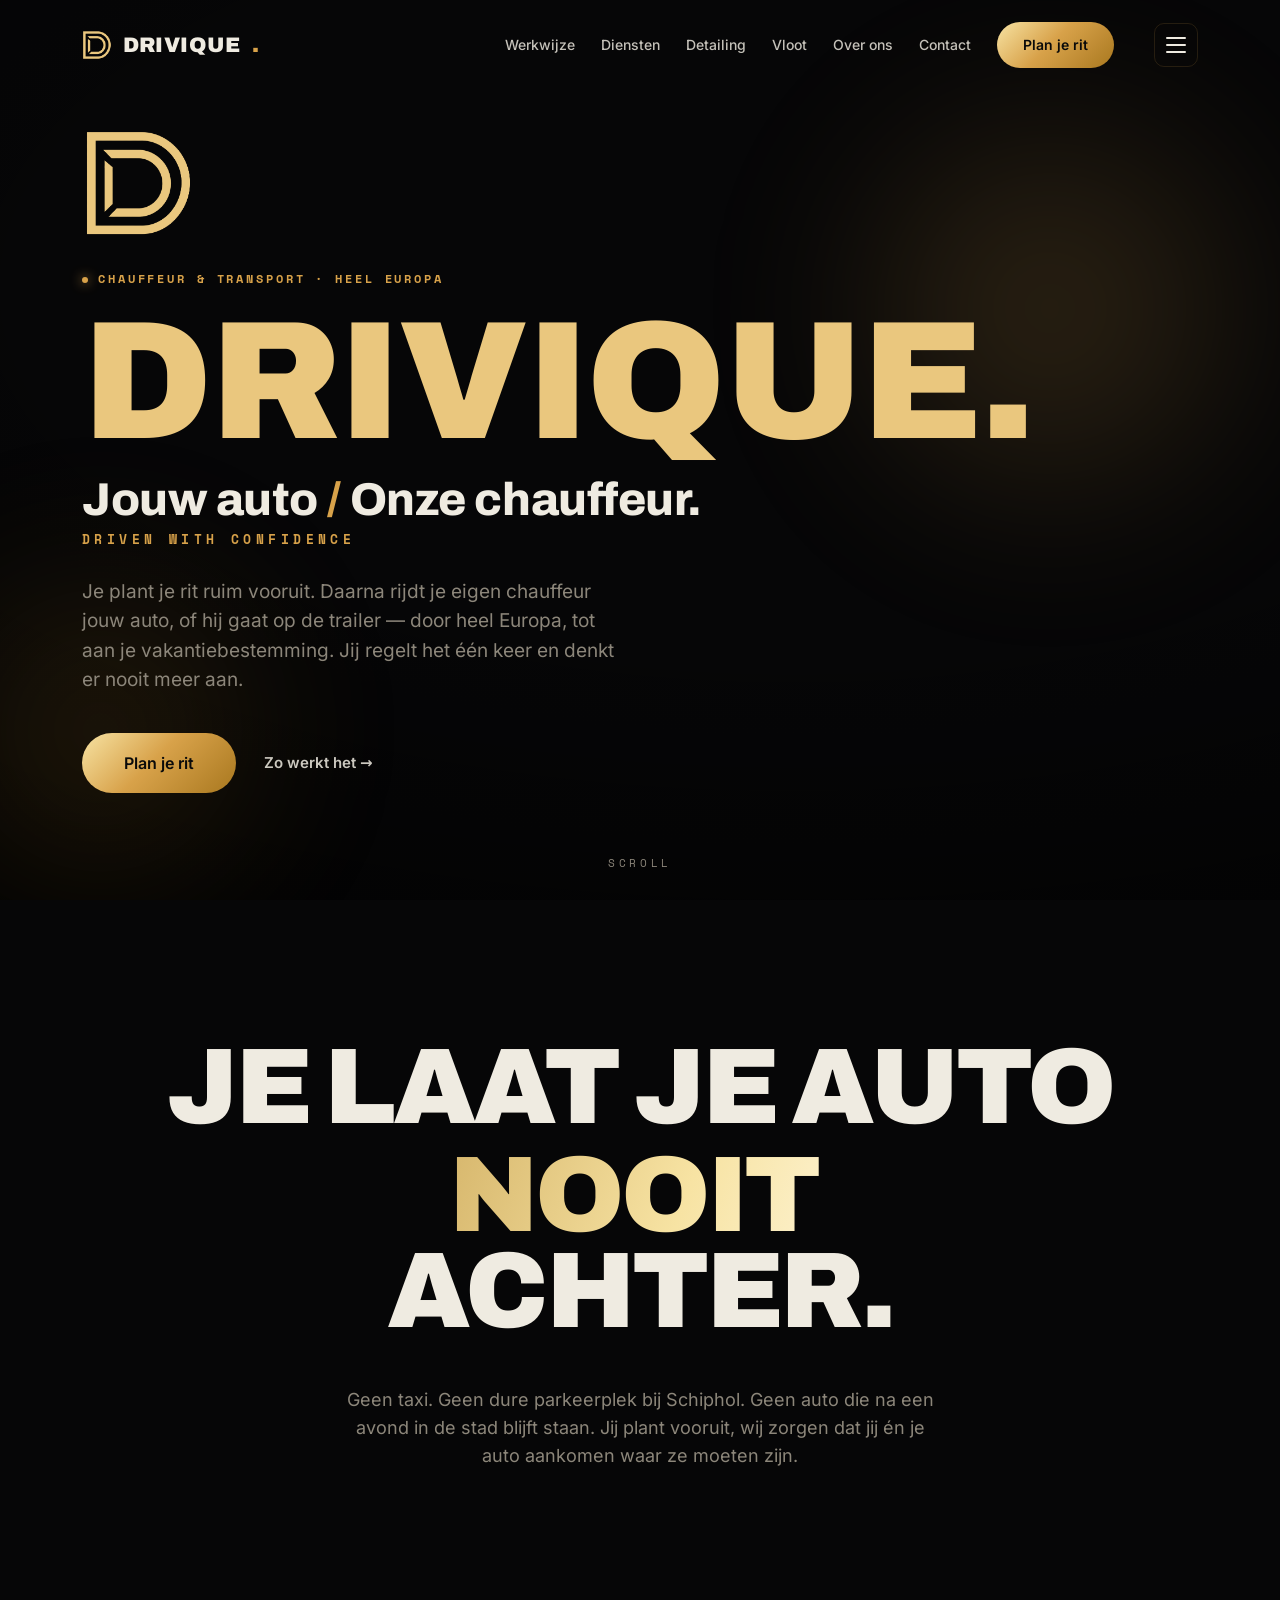
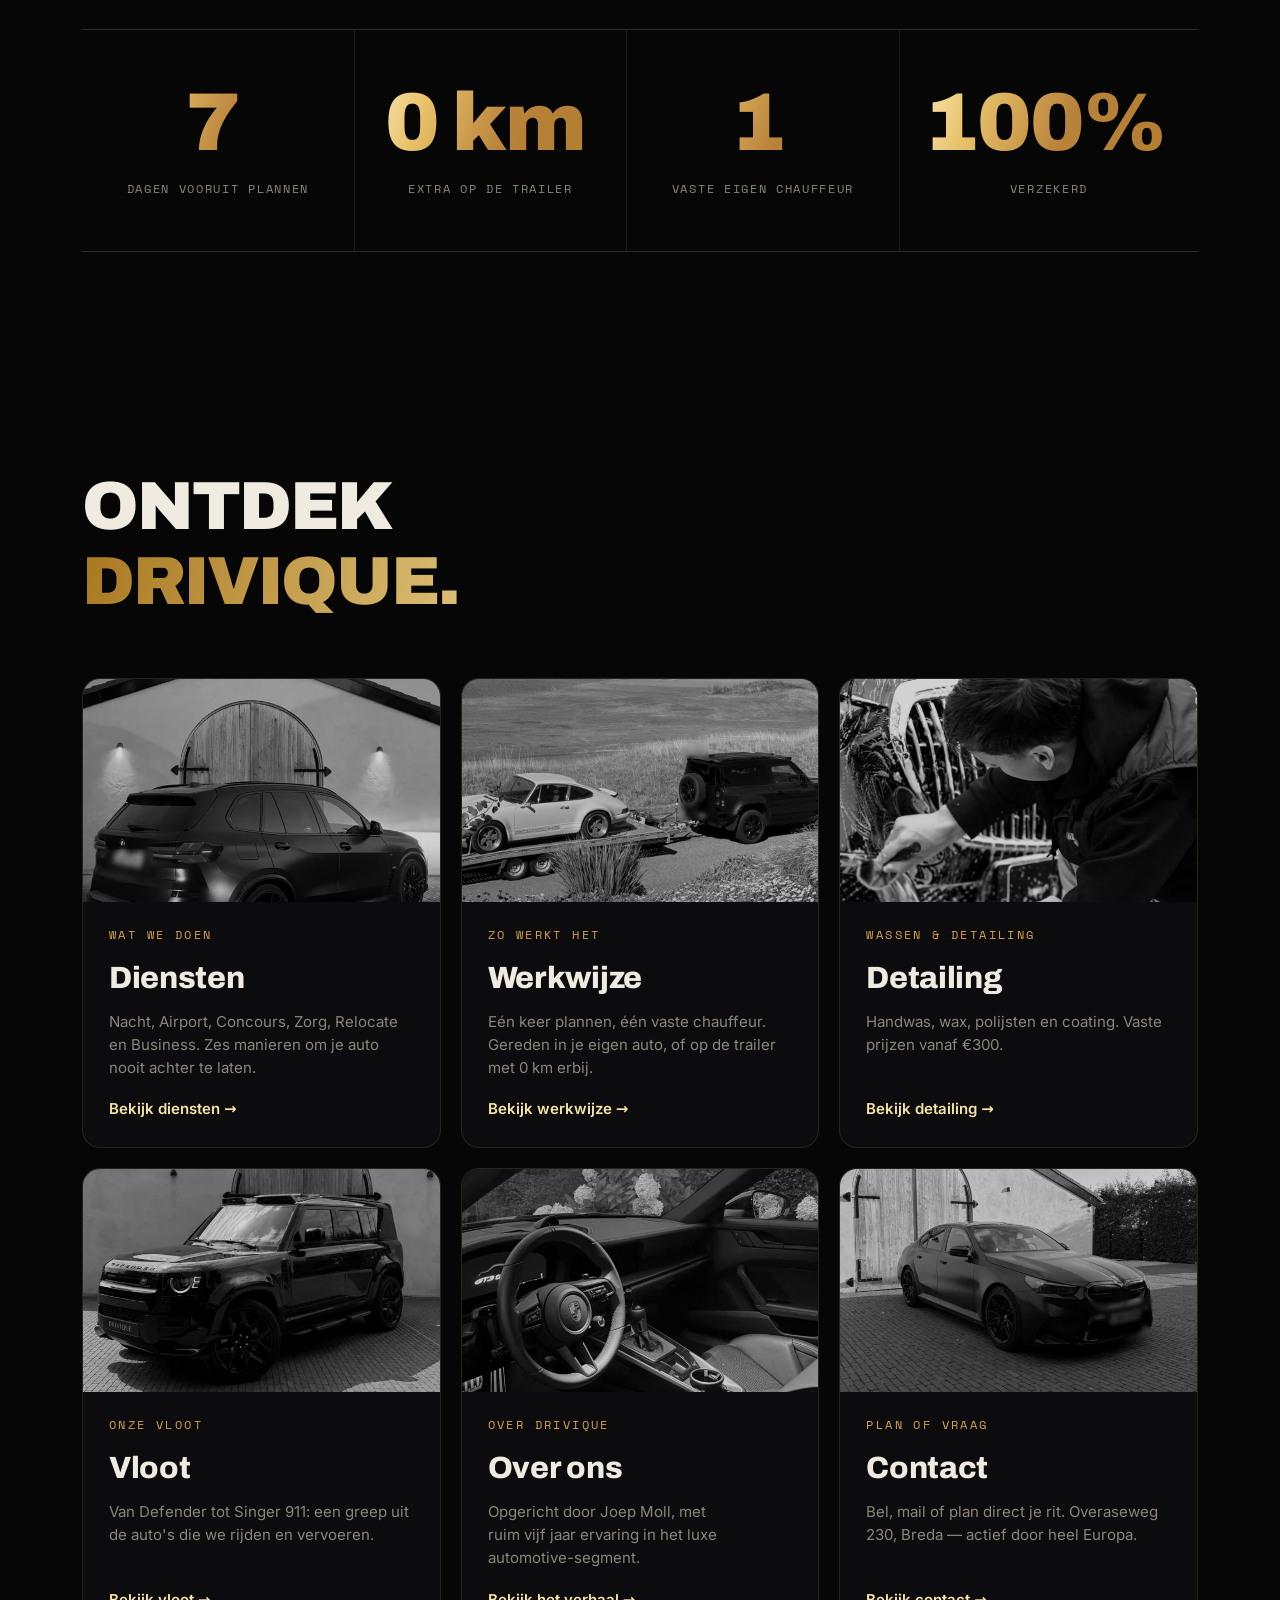
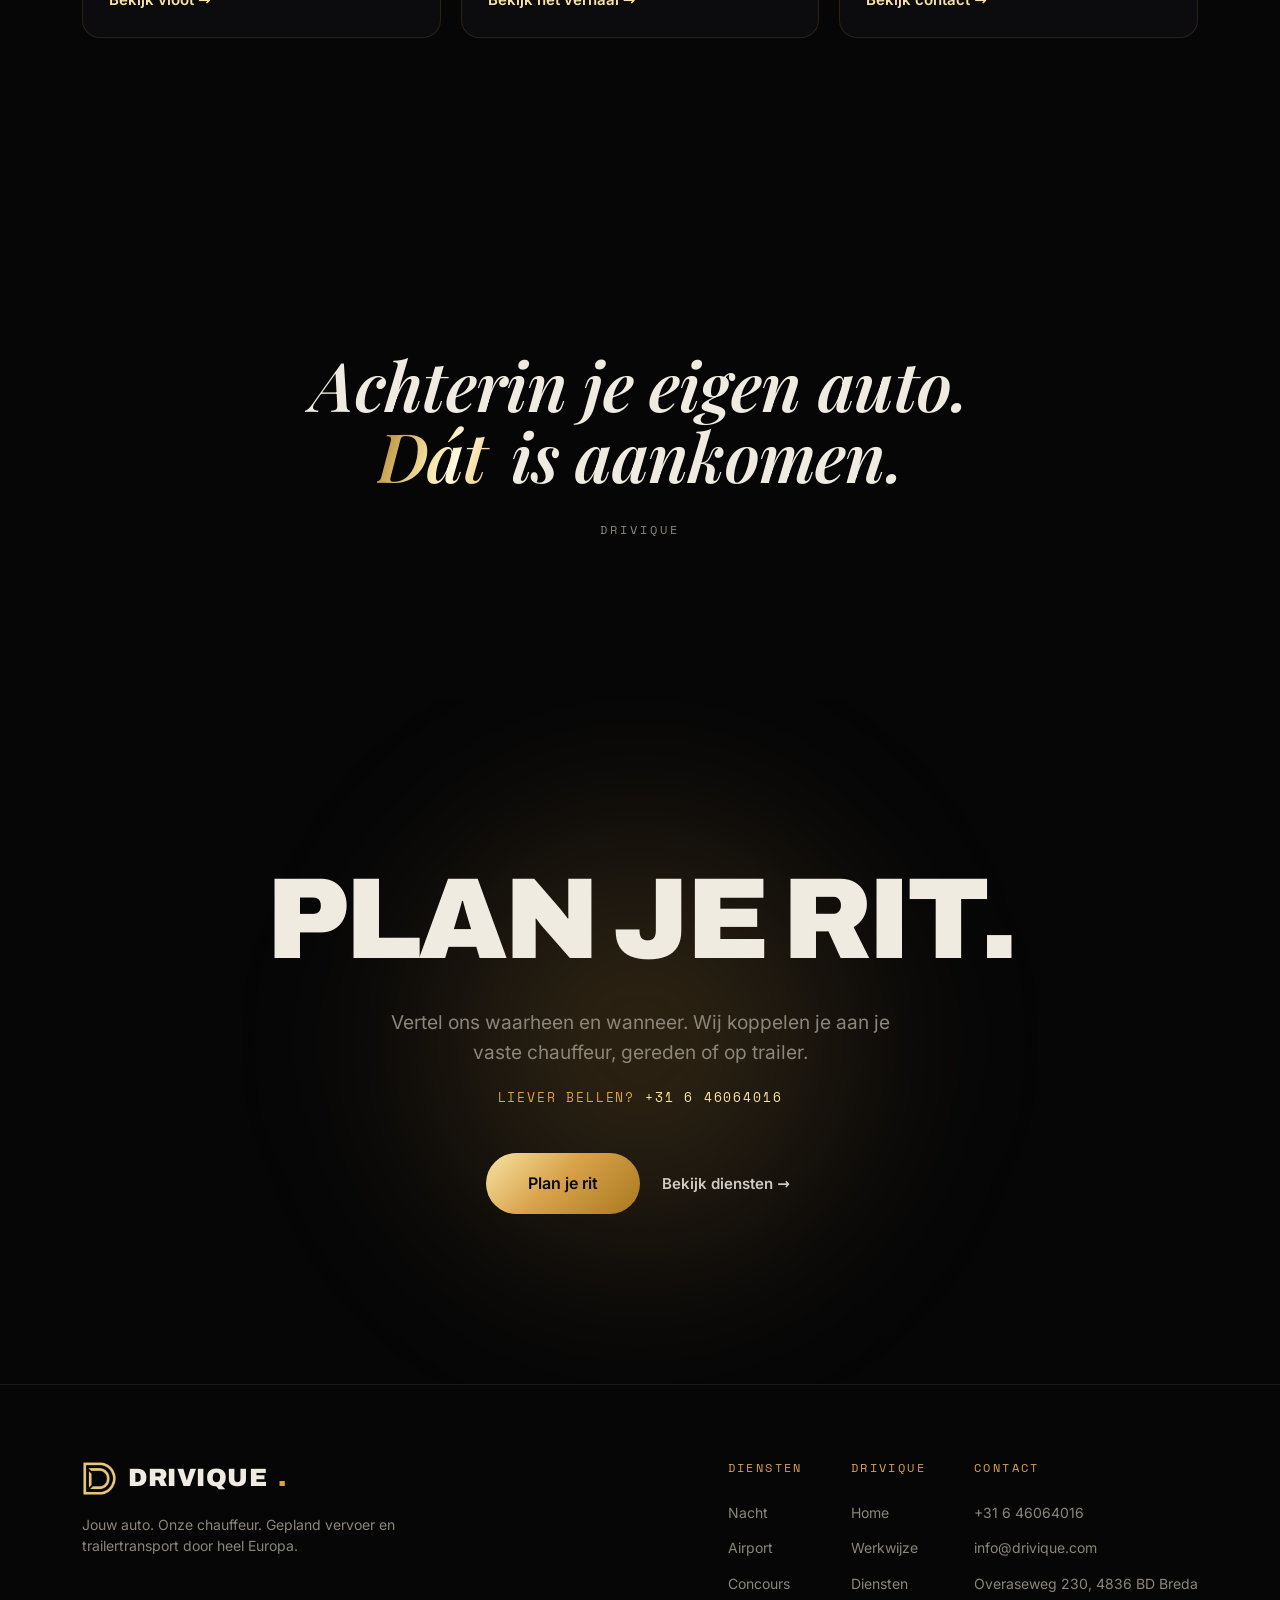
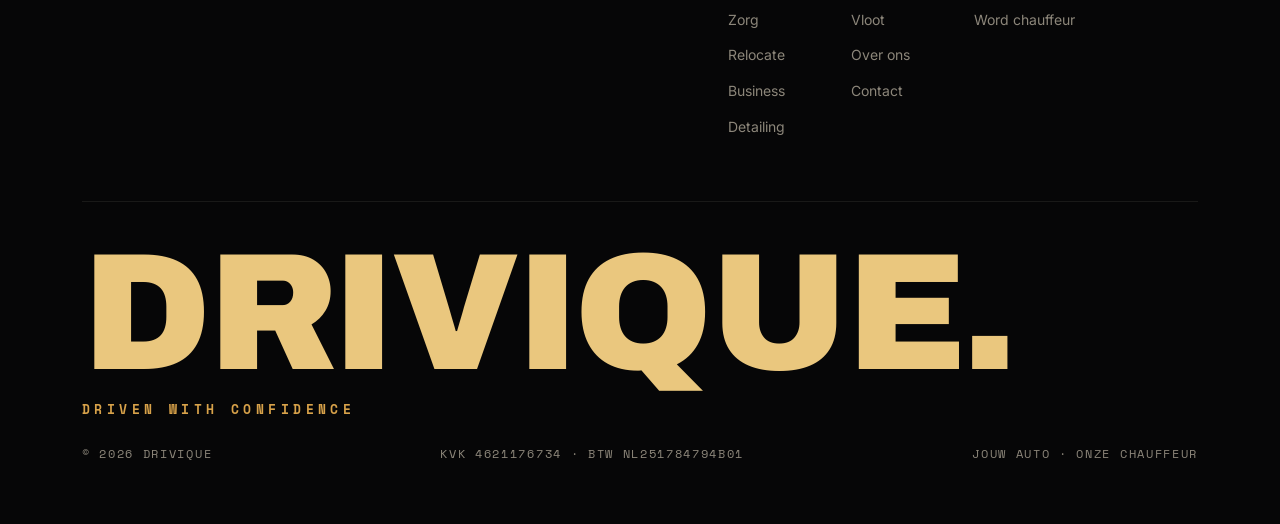
==== commit eb00a476: "Multi-page site: werkwijze, diensten, detailing, vloot, over ons, contact Split the one-pager into r" ====
--- a/index.html
+++ b/index.html
@@ -1,23 +1,23 @@
 <!DOCTYPE html><html lang="nl"><head><meta charset="UTF-8"><meta name="viewport" content="width=device-width, initial-scale=1.0, viewport-fit=cover">
 <meta name="color-scheme" content="dark">
 <meta name="theme-color" content="#060607">
-<link rel="icon" type="image/png" href="images/logo.png"><title>Drivique — Chauffeursdienst & autotransport | Breda</title>
+<link rel="icon" type="image/png" href="/images/logo.png"><link rel="apple-touch-icon" href="/apple-touch-icon.png"><title>Drivique — Chauffeursdienst & autotransport | Breda</title>
 <meta name="description" content="Drivique uit Breda: je eigen chauffeur rijdt jouw auto of we vervoeren hem op trailer, door heel Europa. Ook autopoetsen & detailing. Plan je rit vooruit.">
 <meta name="keywords" content="chauffeursdienst, chauffeur Breda, autotransport, auto laten vervoeren, trailertransport, autopoetsen, detailing Breda, auto ophalen en wegbrengen, chauffeur Europa, wagenparkbeheer">
 <meta name="robots" content="index, follow">
 <meta name="author" content="Drivique">
-<link rel="canonical" href="https://drivique.vercel.app/">
+<link rel="canonical" href="https://drivique.com/">
 <meta property="og:type" content="website">
 <meta property="og:site_name" content="Drivique">
-<meta property="og:title" content="Drivique — Chauffeursdienst & autotransport door heel Europa">
+<meta property="og:title" content="Drivique — Chauffeursdienst & autotransport | Breda">
 <meta property="og:description" content="Drivique uit Breda: je eigen chauffeur rijdt jouw auto of we vervoeren hem op trailer, door heel Europa. Ook autopoetsen & detailing. Plan je rit vooruit.">
-<meta property="og:url" content="https://drivique.vercel.app/">
-<meta property="og:image" content="https://drivique.vercel.app/images/photo01.jpg">
+<meta property="og:url" content="https://drivique.com/">
+<meta property="og:image" content="https://drivique.com/og.jpg"><meta property="og:image:width" content="1200"><meta property="og:image:height" content="630"><meta property="og:image:alt" content="Drivique — chauffeursdienst en autotransport, Breda">
 <meta property="og:locale" content="nl_NL">
 <meta name="twitter:card" content="summary_large_image">
-<meta name="twitter:title" content="Drivique — Chauffeursdienst & autotransport door heel Europa">
+<meta name="twitter:title" content="Drivique — Chauffeursdienst & autotransport | Breda">
 <meta name="twitter:description" content="Drivique uit Breda: je eigen chauffeur rijdt jouw auto of we vervoeren hem op trailer, door heel Europa. Ook autopoetsen & detailing. Plan je rit vooruit.">
-<meta name="twitter:image" content="https://drivique.vercel.app/images/photo01.jpg"><link rel="preconnect" href="https://fonts.googleapis.com"><link rel="preconnect" href="https://fonts.gstatic.com" crossorigin><link href="https://fonts.googleapis.com/css2?family=Archivo:wght@400;500;600;800;900&family=Inter:wght@400;500;600&family=Playfair+Display:ital,wght@1,600&family=Space+Mono:wght@400;700&display=swap" rel="stylesheet"><style>
+<meta name="twitter:image" content="https://drivique.com/og.jpg"><link rel="preload" href="/fonts/archivo-latin-900-normal.woff2" as="font" type="font/woff2" crossorigin><link rel="preload" href="/fonts/inter-latin-400-normal.woff2" as="font" type="font/woff2" crossorigin><link rel="stylesheet" href="/fonts/fonts.css"><style>
   :root{--black:#060607;--panel:#0C0C0E;--panel2:#131315;--leather:#1A150D;--bone:#EFEBE1;--grey:#8C867A;--gold:#D8A24A;--gold-hi:#F7E3A3;--gold-deep:#A9781F;--line:rgba(216,162,74,.15);--hair:rgba(239,235,225,.08);--display:"Archivo",system-ui,sans-serif;--body:"Inter",system-ui,sans-serif;--serif:"Playfair Display",Georgia,serif;--mono:"Space Mono",ui-monospace,monospace;--grad:linear-gradient(135deg,#F7E3A3,#D8A24A 46%,#A9781F);--ease:cubic-bezier(.16,1,.3,1);color-scheme:dark;}
   *{box-sizing:border-box;margin:0;padding:0}
   html{scroll-behavior:smooth;-webkit-text-size-adjust:100%;text-size-adjust:100%;background:#060607}
@@ -278,11 +278,244 @@
   .menu-foot a:not(.btn):hover{color:var(--gold-hi)}
   .menu-foot .btn{margin-left:auto}
   @media(max-width:640px){.menu-inner{grid-template-columns:1fr;gap:30px}.menu-foot .btn{margin-left:0;width:100%;text-align:center}}
+
+/* ================= v4: responsive, mobile & large-screen polish ================= */
+:root{--gutter:32px}
+@media(max-width:600px){:root{--gutter:20px}}
+.wrap{padding-left:max(var(--gutter),env(safe-area-inset-left))!important;padding-right:max(var(--gutter),env(safe-area-inset-right))!important}
+h1,h2,h3,blockquote{text-wrap:balance}
+p,li{text-wrap:pretty}
+.btn{white-space:nowrap}
+a.logo{text-decoration:none;color:var(--bone);min-height:44px}
+.tapc{font-size:11px}
+.statwrap{padding-top:20px;padding-bottom:70px}
+
+/* nav */
+.nav-links{gap:26px}
+@media(min-width:1100px){
+ .nav-links a:not(.btn){display:inline-block;color:var(--bone);text-decoration:none;font-size:14px;font-weight:500;opacity:.82;position:relative;padding:12px 0;transition:opacity .3s}
+ .nav-links a:not(.btn):hover{opacity:1}
+ .nav-links a:not(.btn)::after{bottom:6px}
+}
+@media(max-width:600px){
+ nav{padding:14px 0}
+ .logo{font-size:17px;gap:8px}
+ .nav-links{gap:8px}
+ .nav-links .btn{padding:11px 16px;font-size:13px}
+ .burger{margin-left:4px}
+}
+@media(max-width:359px){.nav-links .btn{display:none}}
+
+/* hero */
+.hero-in{width:100%;padding-top:110px;padding-bottom:90px}
+/* 'DRIVIQUE.' is 5.66em wide in Archivo 900: 15vw keeps it inside the gutters on every phone */
+.hero h1{font-size:clamp(44px,15vw,168px);font-size:clamp(44px,min(15vw,26vh),168px)}
+.hero p.lead{font-size:clamp(16px,1.7vw,19px)}
+@media(max-height:640px){.scrollcue{display:none}}
+@media(max-width:600px){.eyebrow{letter-spacing:.16em}.hero .cta{gap:14px}}
+
+/* readable minimums for the mono labels */
+.eyebrow,.kick,.stat .l,.card .t,.card-link,.quote cite,.pnote,.foot-col h4,.foot-meta,.hl .cap .k,.about .sig small,.menu-col .menu-h,.modal .k,.modal .note{font-size:12px}
+.slogan{font-size:clamp(11px,1.35vw,13px)}
+.scrollcue{font-size:11px}
+.modal label{font-size:11px}
+.shot span:not(.tapc){font-size:11px;left:12px;bottom:10px}
+
+/* tap targets */
+.card-link{display:inline-flex;align-items:center;min-height:44px;margin-top:6px}
+.ghost{min-height:44px;padding:0 4px}
+.foot-col a{padding:6px 0;margin-bottom:2px}
+.final .call a{display:inline-block;padding:10px 0}
+
+/* section rhythm on phones */
+@media(max-width:600px){
+ .sec{padding-top:84px;padding-bottom:84px}
+ .stmt{padding-top:96px;padding-bottom:84px}
+ .stmt h2{font-size:clamp(30px,9.6vw,116px)}
+ h2.big{font-size:clamp(28px,8vw,68px)}
+ .stmt p{font-size:17px}
+ .quote{padding-top:110px;padding-bottom:110px}
+ .fleet{padding-top:84px}
+ .about{padding-top:84px;padding-bottom:84px}
+ .final{padding-top:110px;padding-bottom:110px}
+ .stat{padding:34px 12px}
+ .step,.card{padding:26px}
+ .card h3{font-size:26px}
+ .steps{margin-top:40px}
+ .svc-head{margin-bottom:36px}
+ .prow{flex-direction:column;align-items:flex-start;gap:8px;padding:22px 2px}
+ footer{padding-top:56px}
+ .foot-links{gap:30px}
+}
+@media(min-width:601px) and (max-width:900px){
+ .svc-grid{grid-template-columns:1fr 1fr}
+ .card.flag{grid-column:span 2}
+}
+
+/* pinned "two ways" */
+.pin-inner{height:100vh;height:100svh}
+.frame h3{font-size:clamp(40px,11vw,128px)}
+@media(max-width:900px){.pin-outer{height:200vh}}
+
+/* galleries: one colour image, greyscale via CSS (half the downloads) */
+.hl img.c,.shot img.c{filter:grayscale(1) contrast(1.03) brightness(.9);transition:filter .7s var(--ease),transform 1s var(--ease)}
+.shot:hover img.c{filter:grayscale(1) contrast(1.05) brightness(1)}
+.hl.lit img.c,.shot.lit img.c{filter:grayscale(0) contrast(1.03) brightness(1)}
+.strip{grid-template-columns:repeat(3,1fr)}
+@media(max-width:900px){.strip{grid-template-columns:repeat(2,1fr);gap:10px}}
+@media(max-width:600px){.hl{aspect-ratio:4/3}.hl img{object-position:28% 50%}.hl .cap{left:18px;bottom:16px}}
+.strip3{grid-template-columns:repeat(2,1fr);max-width:1000px}
+@media(max-width:900px){.strip3{grid-template-columns:repeat(2,1fr);max-width:none;gap:10px}}
+
+/* booking form: 16px inputs stop iOS zoom; bottom sheet on phones */
+.modal input,.modal select{font-size:16px}
+@media(max-width:600px){
+ .modal{padding:0;align-items:flex-end}
+ .modal .panel{max-height:94vh;max-height:94svh;border-radius:20px 20px 0 0;padding:28px 20px calc(24px + env(safe-area-inset-bottom))}
+ .modal h3{font-size:28px}
+}
+
+/* large screens: use the space */
+@media(min-width:1700px){
+ .wrap{max-width:1440px}
+ .logo{font-size:24px}
+ .btn{font-size:15px;padding:14px 30px}
+ .btn.lg{font-size:18px;padding:20px 48px}
+ .nav-links a:not(.btn){font-size:15px}
+ .hero h1{font-size:clamp(168px,10.5vw,220px)}
+ .hero .tag{font-size:54px}
+ .hero p.lead{font-size:20px;max-width:620px}
+ .hero-mark{height:124px}
+ .eyebrow,.kick,.stat .l,.card .t,.card-link,.quote cite,.pnote,.foot-col h4,.foot-col .fh,.foot-meta,.hl .cap .k{font-size:13px}
+ .slogan{font-size:14px}
+ .stmt h2{font-size:132px}.stmt p{font-size:21px}
+ .stat .n{font-size:96px}
+ h2.big{font-size:80px}
+ .step h3{font-size:29px}.step p{font-size:17.5px}
+ .frame h3{font-size:150px}.frame p{font-size:23px}
+ .quote blockquote{font-size:80px}
+ .card h3{font-size:34px}.card p{font-size:17.5px}
+ .badge{font-size:14px}
+ .pname{font-size:28px}.pname .pdesc{font-size:16.5px}.pprice{font-size:20px}
+ .fleet .head p{font-size:16px}
+ .shot span:not(.tapc){font-size:12px}
+ .about .lead-h{font-size:66px}.about .body p{font-size:18px}.about .sig{font-size:30px}
+ .final h2{font-size:146px}.final p{font-size:22px}.final .call{font-size:15px}
+ .foot-col a{font-size:16px}
+ .foot-word{font-size:200px}
+ .strip3{max-width:1180px}
+}
+@media(min-width:2300px){
+ .wrap{max-width:1720px}
+ .hero h1{font-size:250px}.hero .tag{font-size:62px}.hero p.lead{font-size:23px;max-width:720px}
+ .stmt h2{font-size:156px}.stmt p{font-size:24px}
+ h2.big{font-size:94px}.frame h3{font-size:176px}.frame p{font-size:26px}
+ .quote blockquote{font-size:94px}
+ .card h3{font-size:40px}.card p,.step p{font-size:20px}.step h3{font-size:34px}
+ .pname{font-size:32px}.pname .pdesc{font-size:18.5px}.pprice{font-size:23px}
+ .about .lead-h{font-size:78px}.about .body p{font-size:20px}
+ .final h2{font-size:172px}.final p{font-size:25px}
+ .foot-word{font-size:236px}
+ .stat .n{font-size:112px}
+ .eyebrow,.kick,.stat .l,.card .t,.card-link,.quote cite,.pnote,.foot-col h4,.foot-col .fh,.foot-meta,.hl .cap .k{font-size:14px}
+ .strip3{max-width:1400px}
+}
+
+/* calmer for people who ask for it */
+@media(prefers-reduced-motion:reduce){
+ html{scroll-behavior:auto}
+ .js .reveal,.js .mline>span{opacity:1!important;transform:none!important;transition:none!important}
+ .gold,.scrollcue{animation:none}
+ .sweep{display:none}
+ .js .hero-mark{animation:none;opacity:1;transform:none}
+}
+
+/* performance: composited hero sweep (no layout shift) */
+.sweep{left:0!important;animation:sweepT 2.8s var(--ease) .3s both}
+@keyframes sweepT{0%{transform:translate3d(-125%,0,0);opacity:0}20%{opacity:1}100%{transform:translate3d(281%,0,0);opacity:0}}
+/* shimmer runs only while visible; big numbers and the 0KM frame stay solid gold */
+.gold{animation-play-state:paused}
+.gold.on{animation-play-state:running}
+.stat .n.gold,.frame .gold{animation:none;background-position:62% 0}
+.foot-col .fh{font-family:var(--mono);font-size:12px;letter-spacing:.2em;text-transform:uppercase;color:var(--gold);margin-bottom:18px}
+
+.mbar{position:fixed;left:0;right:0;bottom:0;z-index:100;display:none;gap:10px;
+ padding:10px max(var(--gutter),env(safe-area-inset-left)) calc(10px + env(safe-area-inset-bottom)) max(var(--gutter),env(safe-area-inset-right));
+ background:rgba(6,6,7,.88);-webkit-backdrop-filter:blur(14px);backdrop-filter:blur(14px);border-top:1px solid var(--hair);
+ transform:translateY(110%);transition:transform .45s var(--ease)}
+.mbar.show{transform:none}
+.mbar a{flex:1;display:flex;align-items:center;justify-content:center;min-height:48px;border-radius:100px;font-family:var(--body);font-weight:600;font-size:15px;text-decoration:none;white-space:nowrap}
+.mbar .mbar-call{border:1px solid var(--line);color:var(--bone)}
+.mbar .btn{padding:0}
+@media(max-width:900px){.mbar{display:flex}body{padding-bottom:calc(68px + env(safe-area-inset-bottom))}}
+@media print{.mbar{display:none}}
+
+nav{z-index:120}
+.menu{z-index:115;overflow-y:auto;-webkit-overflow-scrolling:touch;overscroll-behavior:contain;justify-content:flex-start;
+ padding:max(104px,calc(env(safe-area-inset-top) + 92px)) max(var(--gutter),env(safe-area-inset-right)) calc(40px + env(safe-area-inset-bottom)) max(var(--gutter),env(safe-area-inset-left))}
+@media(min-height:860px) and (min-width:641px){.menu{justify-content:center}}
+@media(max-width:640px){.menu-col a{font-size:22px;padding:10px 0}.menu-inner{gap:26px}}
+.burger{flex-shrink:0;width:44px;height:44px}
+a:focus-visible,button:focus-visible,[role=button]:focus-visible{outline:2px solid var(--gold);outline-offset:3px}
+
+/* ---------- v5: multi-page ---------- */
+.nav-links a[aria-current="page"]{opacity:1;color:var(--gold-hi)}
+.nav-links a[aria-current="page"]::after{width:100%}
+.menu a[aria-current="page"]{color:var(--gold-hi)}
+@media(min-width:1100px) and (max-width:1279px){.nav-links{gap:22px}.nav-links a:not(.btn){font-size:13.5px}}
+.phero{position:relative;overflow:hidden;padding:clamp(132px,16vw,210px) 0 clamp(36px,5vw,64px)}
+.phero .glow.a{top:-200px;right:-160px}
+.phero h1{position:relative;font-family:var(--display);font-weight:900;font-size:clamp(40px,8.6vw,124px);line-height:.92;letter-spacing:-.035em;text-transform:uppercase}
+.phero .lead{position:relative;max-width:640px}
+.crumb{position:relative;display:flex;align-items:center;gap:10px;font-family:var(--mono);font-size:12px;letter-spacing:.16em;text-transform:uppercase;color:var(--grey);margin-bottom:18px}
+.crumb a{color:var(--grey);text-decoration:none;display:inline-flex;align-items:center;min-height:44px;transition:color .3s}
+.crumb a:hover{color:var(--gold-hi)}
+.crumb span:last-child{color:var(--gold)}
+.phero + section.sec,.phero + section.about,.phero + section.fleet{padding-top:clamp(36px,6vw,80px)}
+.phero + section.pin-outer{margin-top:20px}
+/* ontdek-cards (home) */
+.xgrid{display:grid;grid-template-columns:repeat(3,1fr);gap:20px;margin-top:56px}
+.xcard{display:flex;flex-direction:column;border:1px solid var(--line);border-radius:18px;overflow:hidden;background:var(--panel);color:var(--bone);text-decoration:none;transition:border-color .5s var(--ease),transform .5s var(--ease)}
+.xcard .xi{aspect-ratio:16/10;overflow:hidden;background:#0d0d0f}
+.xcard img{width:100%;height:100%;object-fit:cover;display:block;filter:grayscale(1) contrast(1.03) brightness(.82);transition:filter .7s var(--ease),transform 1s var(--ease)}
+.xcard .xb{padding:24px 26px 26px;display:flex;flex-direction:column;flex:1}
+.xcard .xk{font-family:var(--mono);font-size:12px;letter-spacing:.2em;text-transform:uppercase;color:var(--gold)}
+.xcard h3{font-family:var(--display);font-weight:800;font-size:clamp(24px,2.4vw,32px);letter-spacing:-.01em;margin:10px 0 8px}
+.xcard p{color:var(--grey);font-size:15px;flex:1}
+.xcard .xgo{margin-top:18px;font-weight:600;font-size:15px;color:var(--gold-hi)}
+@media(hover:hover){.xcard:hover{border-color:rgba(216,162,74,.45);transform:translateY(-4px)}
+ .xcard:hover img{filter:grayscale(0) contrast(1.03) brightness(1);transform:scale(1.03)}}
+.xcard:focus-visible{outline:2px solid var(--gold);outline-offset:3px}
+@media(max-width:900px){.xgrid{grid-template-columns:1fr 1fr;gap:14px}}
+@media(max-width:600px){.xgrid{grid-template-columns:1fr;margin-top:36px}.xcard .xi{aspect-ratio:16/9}}
+/* volgende pagina */
+.xnext{padding-top:10px;padding-bottom:20px}
+.xnext-a{display:grid;gap:6px;border-top:1px solid var(--line);border-bottom:1px solid var(--line);padding:38px 0;color:var(--bone);text-decoration:none}
+.xnext-a .xk{font-family:var(--mono);font-size:12px;letter-spacing:.2em;text-transform:uppercase;color:var(--grey)}
+.xnext-a .xt{font-family:var(--display);font-weight:900;text-transform:uppercase;letter-spacing:-.03em;font-size:clamp(34px,6vw,84px);line-height:1}
+.xnext-a .xt i{font-style:normal;color:var(--gold);display:inline-block;transition:transform .5s var(--ease)}
+.xnext-a .xd{color:var(--grey);font-size:15px;max-width:560px}
+.xnext-a:hover .xt i{transform:translateX(12px)}
+/* contact */
+.cgrid{display:grid;grid-template-columns:repeat(3,1fr);gap:20px;margin-top:48px}
+.ccard{border:1px solid var(--line);border-radius:18px;padding:30px;background:var(--panel);display:flex;flex-direction:column;gap:8px}
+.ccard .k{font-family:var(--mono);font-size:12px;letter-spacing:.2em;text-transform:uppercase;color:var(--gold)}
+.ccard h3{font-family:var(--display);font-weight:800;font-size:clamp(22px,2.2vw,28px);letter-spacing:-.01em;overflow-wrap:anywhere}
+.ccard p{color:var(--grey);font-size:15px}
+.ccard a.big{color:var(--bone);text-decoration:none;display:inline-flex;align-items:center;min-height:44px}
+.ccard a.big:hover{color:var(--gold-hi)}
+.ccard .go{margin-top:auto;padding-top:10px;color:var(--gold-hi);text-decoration:none;font-weight:600;font-size:15px;display:inline-flex;align-items:center;min-height:44px}
+.ccard.hl2{border-color:rgba(216,162,74,.45);background:linear-gradient(160deg,rgba(216,162,74,.12),var(--panel) 60%)}
+.ccard .btn{align-self:flex-start;margin-top:auto}
+@media(max-width:900px){.cgrid{grid-template-columns:1fr 1fr;gap:14px}}
+@media(max-width:600px){.cgrid{grid-template-columns:1fr}.ccard{padding:24px}}
+.detail-intro{max-width:54ch;color:var(--grey);font-size:17px;margin:16px 0 44px}
+@media(min-width:1700px){.phero h1{font-size:150px}.xcard h3{font-size:36px}.xnext-a .xt{font-size:100px}}
 </style><script type="application/ld+json">
 {"@context":"https://schema.org","@type":"AutomotiveBusiness","name":"Drivique",
 "description":"Chauffeursdienst en autotransport (gereden of op trailer) door heel Europa, plus autopoetsen en detailing.",
-"url":"https://drivique.vercel.app/","email":"info@drivique.com","telephone":"+31646064016",
-"image":"https://drivique.vercel.app/images/photo01.jpg","slogan":"Driven with confidence",
+"url":"https://drivique.com/","email":"info@drivique.com","telephone":"+31646064016",
+"image":"https://drivique.com/og.jpg","slogan":"Driven with confidence",
 "address":{"@type":"PostalAddress","streetAddress":"Overaseweg 230","postalCode":"4836 BD","addressLocality":"Breda","addressCountry":"NL"},
 "areaServed":{"@type":"Place","name":"Europa"},"priceRange":"€€€",
 "makesOffer":[
@@ -293,18 +526,19 @@
 </script>
 </head><body><div aria-hidden="true" style="position:fixed;inset:0;background:#060607;z-index:-2;pointer-events:none"></div>
 <div id="bar"></div>
-<nav id="nav"><div class="wrap nav-in"><div class="logo"><img class="brandmark" src="images/logo.png" alt="Drivique logo">Drivique<span class="d">.</span></div>
-<div class="nav-links"><a href="#werkt">Zo werkt het</a><a href="#manieren">Twee manieren</a><a href="#diensten">Diensten</a><a href="#detailing">Detailing</a><a href="#vloot">Vloot</a><a href="#over">Over</a><a href="#plan" class="btn">Plan je rit</a><button class="burger" id="burger" aria-label="Menu" aria-expanded="false"><span></span><span></span><span></span></button></div></div></nav>
+<nav id="nav"><div class="wrap nav-in"><a class="logo" href="#top" aria-label="Drivique — home"><img class="brandmark" src="images/logo.png" alt="" width="398" height="396">Drivique<span class="d">.</span></a>
+<div class="nav-links"><a href="werkwijze">Werkwijze</a><a href="diensten">Diensten</a><a href="detailing">Detailing</a><a href="vloot">Vloot</a><a href="over-ons">Over ons</a><a href="contact">Contact</a><a href="contact#boeken" class="btn">Plan je rit</a><button class="burger" id="burger" aria-label="Menu" aria-expanded="false"><span></span><span></span><span></span></button></div></div></nav>
 <div class="menu" id="menu" aria-hidden="true">
   <div class="menu-inner">
     <div class="menu-col">
-      <span class="menu-h">Navigatie</span>
-      <a href="#top">Home</a>
-      <a href="#werkt">Zo werkt het</a>
-      <a href="#manieren">Twee manieren</a>
-      <a href="#detailing">Wassen &amp; detailing</a>
-      <a href="#vloot">Onze vloot</a>
-      <a href="#over">Over Drivique</a>
+      <span class="menu-h">Pagina's</span>
+      <a href="./" aria-current="page">Home</a>
+      <a href="werkwijze">Zo werkt het</a>
+      <a href="diensten">Diensten</a>
+      <a href="detailing">Wassen &amp; detailing</a>
+      <a href="vloot">Onze vloot</a>
+      <a href="over-ons">Over Drivique</a>
+      <a href="contact">Contact</a>
     </div>
     <div class="menu-col">
       <span class="menu-h">Diensten</span>
@@ -314,26 +548,25 @@
       <a href="diensten/zorg">Zorg</a>
       <a href="diensten/relocate">Relocate</a>
       <a href="diensten/business">Business</a>
-      <a href="diensten/detailing">Detailing</a>
+      <a href="detailing">Detailing</a>
     </div>
   </div>
   <div class="menu-foot">
     <a href="tel:+31646064016">+31 6 46064016</a>
     <a href="mailto:info@drivique.com">info@drivique.com</a>
-    <a class="btn" href="#plan">Plan je rit</a>
+    <a class="btn" href="contact#boeken">Plan je rit</a>
   </div>
 </div>
-
 <span id="top"></span><header class="hero">
   <div class="glow a" data-par="0.10"></div><div class="glow b" data-par="-0.07"></div><div class="sweep"></div>
   <div class="wrap hero-in">
-    <img class="hero-mark" src="images/logo.png" alt="Drivique logo — chauffeursdienst en autotransport">
+    <img class="hero-mark" src="images/logo.png" alt="Drivique logo — chauffeursdienst en autotransport" width="398" height="396">
     <span class="eyebrow">Chauffeur &amp; transport · Heel Europa</span>
     <h1><span class="mline"><span class="goldflat">Drivique.</span></span><span class="sr-only">Chauffeursdienst en autotransport in Breda, door heel Europa</span></h1>
     <div class="tag"><span class="mline" style="--d:.08s"><span>Jouw auto<span class="sep">/</span>Onze chauffeur.</span></span></div>
     <div class="slogan reveal" style="--d:.14s">Driven with confidence</div>
     <p class="lead reveal" style="--d:.2s">Je plant je rit ruim vooruit. Daarna rijdt je eigen chauffeur jouw auto, of hij gaat op de trailer &mdash; door heel Europa, tot aan je vakantiebestemming. Jij regelt het &eacute;&eacute;n keer en denkt er nooit meer aan.</p>
-    <div class="cta reveal" style="--d:.3s"><a href="#plan" class="btn lg">Plan je rit</a><a href="#werkt" class="ghost">Zo werkt het →</a></div>
+    <div class="cta reveal" style="--d:.3s"><a href="contact#boeken" class="btn lg">Plan je rit</a><a href="werkwijze" class="ghost">Zo werkt het →</a></div>
   </div>
   <div class="scrollcue">Scroll</div>
 </header>
@@ -343,146 +576,115 @@
   <p class="reveal" style="--d:.2s">Geen taxi. Geen dure parkeerplek bij Schiphol. Geen auto die na een avond in de stad blijft staan. Jij plant vooruit, wij zorgen dat jij én je auto aankomen waar ze moeten zijn.</p>
 </section>
 
-<section class="wrap" style="padding:20px 0 70px"><div class="stats reveal">
-  <div class="stat"><div class="n gold" data-count="7">0</div><div class="l">dagen vooruit plannen</div></div>
-  <div class="stat"><div class="n gold" data-count="0" data-suffix=" km">0</div><div class="l">extra op de trailer</div></div>
-  <div class="stat"><div class="n gold" data-count="1">0</div><div class="l">vaste eigen chauffeur</div></div>
-  <div class="stat"><div class="n gold" data-count="100" data-suffix="%">0</div><div class="l">verzekerd</div></div>
+<section class="wrap statwrap"><div class="stats reveal">
+  <div class="stat"><div class="n gold" data-count="7">7</div><div class="l">dagen vooruit plannen</div></div>
+  <div class="stat"><div class="n gold" data-count="0" data-suffix=" km">0 km</div><div class="l">extra op de trailer</div></div>
+  <div class="stat"><div class="n gold" data-count="1">1</div><div class="l">vaste eigen chauffeur</div></div>
+  <div class="stat"><div class="n gold" data-count="100" data-suffix="%">100%</div><div class="l">verzekerd</div></div>
 </div></section>
 
-<section class="sec wrap" id="werkt">
-  <span class="kick reveal"><em>01</em>Zo werkt het</span>
-  <h2 class="big"><span class="mline"><span>Eén keer regelen.</span></span><span class="mline" style="--d:.08s"><span>Nooit meer aan denken.</span></span></h2>
-  <div class="steps">
-    <div class="step reveal" style="--d:.05s"><div class="no">01</div><h3>Plan je rit</h3><p>Laat weten waarheen en wanneer. Meestal weet je het al ruim van tevoren: dat feest, die vlucht, die beurs.</p></div>
-    <div class="step reveal" style="--d:.14s"><div class="no">02</div><h3>Je vaste chauffeur</h3><p>Je krijgt één vaste, gescreende chauffeur toegewezen. Geen wisselende vreemden. Je stemt zelf rechtstreeks af.</p></div>
-    <div class="step reveal" style="--d:.23s"><div class="no">03</div><h3>Gereden of getrailerd</h3><p>Hij rijdt jouw auto, of laadt hem op de trailer als er geen kilometer bij mag. Jij leunt achterover.</p></div>
+<section class="sec wrap explore">
+  <h2 class="big"><span class="mline"><span>Ontdek</span></span><span class="mline" style="--d:.08s"><span class="gold">Drivique.</span></span></h2>
+  <div class="xgrid">
+<a class="xcard reveal" style="--d:0.00s" href="diensten"><div class="xi"><img src="images/bmw-x5.webp" alt="" loading="lazy" decoding="async" width="640" height="400"></div><div class="xb"><span class="xk">Wat we doen</span><h3>Diensten</h3><p>Nacht, Airport, Concours, Zorg, Relocate en Business. Zes manieren om je auto nooit achter te laten.</p><span class="xgo">Bekijk diensten &rarr;</span></div></a>
+<a class="xcard reveal" style="--d:0.08s" href="werkwijze"><div class="xi"><img src="images/singer-911-trailer.webp" alt="" loading="lazy" decoding="async" width="640" height="400"></div><div class="xb"><span class="xk">Zo werkt het</span><h3>Werkwijze</h3><p>Eén keer plannen, één vaste chauffeur. Gereden in je eigen auto, of op de trailer met 0 km erbij.</p><span class="xgo">Bekijk werkwijze &rarr;</span></div></a>
+<a class="xcard reveal" style="--d:0.16s" href="detailing"><div class="xi"><img src="images/foamwash-detailing-breda.webp" alt="" loading="lazy" decoding="async" width="640" height="400"></div><div class="xb"><span class="xk">Wassen &amp; detailing</span><h3>Detailing</h3><p>Handwas, wax, polijsten en coating. Vaste prijzen vanaf &euro;300.</p><span class="xgo">Bekijk detailing &rarr;</span></div></a>
+<a class="xcard reveal" style="--d:0.00s" href="vloot"><div class="xi"><img src="images/land-rover-defender.webp" alt="" loading="lazy" decoding="async" width="640" height="400"></div><div class="xb"><span class="xk">Onze vloot</span><h3>Vloot</h3><p>Van Defender tot Singer 911: een greep uit de auto's die we rijden en vervoeren.</p><span class="xgo">Bekijk vloot &rarr;</span></div></a>
+<a class="xcard reveal" style="--d:0.08s" href="over-ons"><div class="xi"><img src="images/porsche-911-gt3-touring.webp" alt="" loading="lazy" decoding="async" width="640" height="400"></div><div class="xb"><span class="xk">Over Drivique</span><h3>Over ons</h3><p>Opgericht door Joep Moll, met ruim vijf jaar ervaring in het luxe automotive-segment.</p><span class="xgo">Bekijk het verhaal &rarr;</span></div></a>
+<a class="xcard reveal" style="--d:0.16s" href="contact"><div class="xi"><img src="images/bmw-m5.webp" alt="" loading="lazy" decoding="async" width="640" height="400"></div><div class="xb"><span class="xk">Plan of vraag</span><h3>Contact</h3><p>Bel, mail of plan direct je rit. Overaseweg 230, Breda &mdash; actief door heel Europa.</p><span class="xgo">Bekijk contact &rarr;</span></div></a>
   </div>
 </section>
-
-<section class="pin-outer" id="manieren"><div class="pin-inner"><div class="pin-bg"></div>
-  <div class="frame active" data-frame="0"><div class="wrap">
-    <div class="idx">Manier 01 · Gereden</div>
-    <h3>Je chauffeur <br>rijdt jouw auto.</h3>
-    <p>Jij zit achterin, of je auto komt alleen. Naar het feest en veilig weer thuis, naar Schiphol en terug. Je eigen auto, jouw stoel, zonder dat je zelf hoeft te sturen.</p>
-  </div></div>
-  <div class="frame" data-frame="1"><div class="wrap">
-    <div class="idx">Manier 02 · Getrailerd</div>
-    <h3 class="gold">Nul kilometer <br>extra.</h3>
-    <p>Voor je klassieker of showauto. Op onze trailer naar de concours, de veiling of de beurs. Precies zoals je hem bewaart, geen kilometer erbij.</p>
-  </div><div class="zero gold">0KM</div></div>
-  <div class="pin-nav"><div class="dot on" data-dot="0"></div><div class="dot" data-dot="1"></div></div>
-</div></section>
 
 <section class="quote wrap">
   <blockquote class="reveal">Achterin je eigen auto. <span class="gold">Dát</span> is aankomen.</blockquote>
   <cite class="reveal" style="--d:.1s">Drivique</cite>
-</section>
-
-<section class="sec wrap" id="diensten">
-  <div class="svc-head">
-    <div><span class="kick reveal"><em>02</em>Diensten</span>
-    <h2 class="big"><span class="mline"><span>Voor elke rit</span></span><span class="mline" style="--d:.08s"><span>die je ziet aankomen.</span></span></h2></div>
-    <a href="#plan" class="btn reveal" style="--d:.1s">Plan je rit</a>
-  </div>
-  <div class="svc-grid">
-    <div class="card flag reveal"><div class="t">Flagship</div><h3>Nacht</h3><p>Weet je dat het laat wordt? Regel het vooraf. Je chauffeur rijdt jou en je auto veilig thuis. Je slaapt in je eigen bed en je auto staat 's ochtends gewoon voor de deur.</p><a class="card-link" href="diensten/nacht">Meer over Nacht &rarr;</a></div>
-    <div class="card reveal" style="--d:.1s"><div class="t">Onderscheidend</div><h3>Airport</h3><p>Wij brengen je naar Schiphol in je eigen auto en rijden hem weer naar huis. Geen week parkeergeld. Bij terugkomst staan we klaar.</p><a class="card-link" href="diensten/airport">Meer over Airport &rarr;</a></div>
-    <div class="card reveal"><div class="t">Liefhebbers · 0 km</div><h3>Concours</h3><p>Je klassieker of pronkstuk op de trailer naar beurs, veiling of concours. Nul extra kilometers op de teller.</p><a class="card-link" href="diensten/concours">Meer over Concours &rarr;</a></div>
-    <div class="card reveal" style="--d:.1s"><div class="t">Abonnement</div><h3>Zorg</h3><p>Vaste chauffeur voor wie zelf niet meer rijdt maar de auto wil houden. Vaste ritten, vast gezicht, in de eigen vertrouwde auto.</p><a class="card-link" href="diensten/zorg">Meer over Zorg &rarr;</a></div>
-    <div class="card reveal" style="--d:.2s"><div class="t">Transport</div><h3>Relocate</h3><p>Auto van A naar B. Verhuizing, dealer, tweede huis. Gereden of getrailerd, jij kiest. Jij hoeft nergens te zijn.</p><a class="card-link" href="diensten/relocate">Meer over Relocate &rarr;</a></div>
-    <div class="card reveal"><div class="t">Zakelijk</div><h3>Business</h3><p>Vaste chauffeur, vaste ritten, één factuur per maand. Werk door op de achterbank en krijg je reistijd terug.</p><a class="card-link" href="diensten/business">Meer over Business &rarr;</a></div>
-  </div>
-  <div class="trust reveal" style="--d:.1s">
-    <span class="badge"><b>✓</b>Gescreende chauffeurs</span><span class="badge"><b>✓</b>Volledig verzekerd</span><span class="badge"><b>✓</b>Je eigen vaste chauffeur</span><span class="badge"><b>✓</b>Op trailer: 0 km</span><span class="badge"><b>✓</b>Vaste prijs vooraf</span>
-  </div>
-</section>
-
-<section class="sec wrap" id="detailing">
-  <span class="kick reveal"><em>03</em>Wassen &amp; detailing</span>
-  <h2 class="big"><span class="mline"><span>Ook je lak</span></span><span class="mline" style="--d:.08s"><span>in topconditie.</span></span></h2>
-  <p class="price-intro reveal" style="--d:.14s">Dezelfde zorg voor de buitenkant. Met de hand gewassen, met oog voor detail en, als je wilt, langdurig beschermd — zodat je auto blijft stralen zoals op dag één.</p>
-  <div class="strip3 reveal" style="--d:.06s"><div class="shot"><img class="c" src="images/photo01.jpg" alt="Foamwash autopoetsen door Drivique detailing in Breda" loading="lazy"><img class="bw" src="images/photo02.jpg" alt="" aria-hidden="true"><span class="tapc"></span><span>Foamwash</span></div><div class="shot"><img class="c" src="images/photo03.jpg" alt="Polijsten en coating — Drivique detailing" loading="lazy"><img class="bw" src="images/photo04.jpg" alt="" aria-hidden="true"><span class="tapc"></span><span>Polijsten & coating</span></div></div>
-  <div class="pricelist reveal" style="--d:.06s">
-    <div class="prow"><div class="pname">Wassen &mdash; binnen &amp; buiten<span class="pdesc">Complete handwas: interieur gestofzuigd en gereinigd, exterieur streeploos gewassen en afgewerkt.</span></div><div class="pprice">&euro;300</div></div>
-    <div class="prow"><div class="pname">Wax zonder polijsten<span class="pdesc">Een beschermende waxlaag over de lak. Diepe glans en langdurige bescherming, zonder voorbewerking.</span></div><div class="pprice">&euro;490</div></div>
-    <div class="prow"><div class="pname">Wax met polijsten<span class="pdesc">Eerst polijsten om krasjes en swirls weg te werken, daarna waxen. Voor het mooiste, egaalste resultaat.</span></div><div class="pprice">&euro;500</div></div>
-    <div class="prow"><div class="pname">Coatings<span class="pdesc">De ultieme, meerjarige bescherming voor wie het beste voor zijn auto wil. Volledig op maat.</span></div><div class="pprice">Op aanvraag</div></div>
-  </div>
-  <p class="pnote reveal" style="--d:.1s">Een <b>waxbehandeling</b> beschermt je lak <b>2 tot 3 jaar</b> tegen weer, vuil en uv. <b>Coatings</b> zijn maatwerk &mdash; prijs op aanvraag.</p>
-</section>
-<section class="fleet wrap" id="vloot"><div class="head reveal"><span class="kick" style="margin:0"><em>04</em>Onze vloot</span><p>Een greep uit de auto's die we rijden en vervoeren. Tik op een foto voor kleur.</p></div><div class="hl reveal"><img class="c" src="images/photo05.jpg" alt="Porsche Singer 911 op trailer — autotransport Drivique, 0 km" loading="lazy"><img class="bw" src="images/photo06.jpg" alt="" aria-hidden="true"><span class="tapc">Kleur</span><div class="cap"><div class="k">Highlight · Getrailerd, 0 km</div><h3>Singer 911</h3></div></div><div class="strip reveal" style="--d:.06s"><div class="shot"><img class="c" src="images/photo07.jpg" alt="Land Rover Defender — chauffeursdienst Drivique" loading="lazy"><img class="bw" src="images/photo08.jpg" alt="" aria-hidden="true"><span class="tapc"></span><span>Defender</span></div>
-    <div class="shot"><img class="c" src="images/photo09.jpg" alt="BMW X5 M-pakket — chauffeursdienst en transport Drivique" loading="lazy"><img class="bw" src="images/photo10.jpg" alt="" aria-hidden="true"><span class="tapc"></span><span>BMW X5</span></div>
-    <div class="shot"><img class="c" src="images/photo11.jpg" alt="BMW M5 — chauffeur en autotransport Drivique" loading="lazy"><img class="bw" src="images/photo12.jpg" alt="" aria-hidden="true"><span class="tapc"></span><span>BMW M5</span></div>
-    <div class="shot"><img class="c" src="images/photo13.jpg" alt="BMW X3 — vloot Drivique" loading="lazy"><img class="bw" src="images/photo14.jpg" alt="" aria-hidden="true"><span class="tapc"></span><span>BMW X3</span></div>
-    <div class="shot"><img class="c" src="images/photo15.jpg" alt="Range Rover Evoque op trailer — autotransport Drivique" loading="lazy"><img class="bw" src="images/photo16.jpg" alt="" aria-hidden="true"><span class="tapc"></span><span>Evoque</span></div>
-    <div class="shot"><img class="c" src="images/photo17.jpg" alt="Porsche 911 GT3 Touring interieur — Drivique" loading="lazy"><img class="bw" src="images/photo18.jpg" alt="" aria-hidden="true"><span class="tapc"></span><span>Porsche GT3 Touring</span></div></div></section>
-
-<section class="about wrap" id="over">
-  <div class="grid">
-    <div class="reveal">
-      <h2 class="lead-h"><span class="gsmall">Over Drivique</span>Hoe het<br>is begonnen</h2>
-      <div class="sig">Joep Moll<small>Oprichter · 22 jaar</small></div>
-    </div>
-    <div class="body reveal" style="--d:.1s">
-      <p>Ik ben Joep Moll, een jongen van 22 jaar, en ik heb altijd al een grote interesse gehad in auto's. Inmiddels ben ik al ruim 5 jaar werkzaam binnen het luxe segment van de automotive, waar ik veel ervaring heb opgedaan met verschillende soorten voertuigen en de hoge verwachtingen die klanten binnen dit segment hebben.</p>
-      <p>Vanuit deze passie en ervaring ben ik gaan kijken hoe ik iets binnen de automotive wereld kon opbouwen dat niet alleen bij mijn interesse past, maar ook echt waarde toevoegt voor anderen.</p>
-      <p>Daaruit is DRIVIQUE ontstaan: een professionele chauffeursdienst en trailerservice voor mensen en bedrijven die hun auto veilig, professioneel en zonder zorgen van A naar B willen laten vervoeren.</p>
-      <p>Of het nu gaat om het ophalen en afleveren van een auto, het transporteren van een voertuig met een trailer of het inschakelen van een chauffeur: bij DRIVIQUE staat één ding centraal — de auto van de klant moet met dezelfde zorg worden behandeld als wanneer het onze eigen auto zou zijn.</p>
-      <p>Daarnaast biedt DRIVIQUE wagenparkbeheer en aanvullende services voor zowel particuliere als zakelijke klanten. Wij kunnen het volledige traject rondom een voertuig uit handen nemen. Denk hierbij aan het naar een garage of dealer brengen van een auto voor onderhoud, een APK of reparatie, het ophalen van een voertuig na werkzaamheden, een bandenwissel of detailing en het verplaatsen van voertuigen tussen verschillende locaties.</p>
-      <p>Hiermee willen we vooral bedrijven en eigenaren van meerdere voertuigen ontzorgen. De klant hoeft zich niet bezig te houden met de logistiek rondom zijn wagenpark: wij zorgen ervoor dat de auto op het juiste moment op de juiste plek komt.</p>
-      <p>Met DRIVIQUE willen we ons onderscheiden door persoonlijke service, betrouwbaarheid en een professionele uitstraling. Geen standaard transportdienst, maar een service waarbij we meedenken met de klant en ervoor zorgen dat het volledige proces soepel verloopt.</p>
-      <p>Wat begon vanuit mijn passie voor auto's en ruim vijf jaar ervaring binnen het luxe automotive segment, is daarmee uitgegroeid tot het begin van een professioneel automotive bedrijf. Met DRIVIQUE hebben we de ambitie om uit te groeien tot een betrouwbare partner voor chauffeursdiensten, voertuigtransport en wagenparkbeheer.</p>
-    </div>
-  </div>
 </section>
 <section class="final" id="plan"><div class="glow2"></div><div class="wrap">
   <h2><span class="mline"><span>Plan je rit.</span></span></h2>
   <p class="reveal" style="--d:.12s">Vertel ons waarheen en wanneer. Wij koppelen je aan je vaste chauffeur, gereden of op trailer.</p>
   <div class="call reveal" style="--d:.16s">Liever bellen? <a href="tel:+31646064016" style="color:var(--gold-hi);text-decoration:none">+31 6 46064016</a></div>
-  <div class="cta-row reveal" style="--d:.22s"><a href="#" class="btn lg">Plan je rit</a><a href="#diensten" class="ghost">Bekijk diensten →</a></div>
+  <div class="cta-row reveal" style="--d:.22s"><a href="contact#boeken" class="btn lg">Plan je rit</a><a href="diensten" class="ghost">Bekijk diensten →</a></div>
 </div></section>
 
 <footer><div class="wrap"><div class="foot-top">
-  <div style="max-width:320px"><div class="logo" style="font-size:25px;margin-bottom:16px"><img class="brandmark" src="images/logo.png" alt="Drivique logo">Drivique<span class="d">.</span></div>
+  <div style="max-width:320px"><div class="logo" style="font-size:25px;margin-bottom:16px"><img class="brandmark" src="images/logo.png" alt="Drivique logo" width="398" height="396">Drivique<span class="d">.</span></div>
   <p style="color:var(--grey);font-size:14px">Jouw auto. Onze chauffeur. Gepland vervoer en trailertransport door heel Europa.</p></div>
   <div class="foot-links">
-    <div class="foot-col"><h4>Diensten</h4><a href="diensten/nacht">Nacht</a><a href="diensten/airport">Airport</a><a href="diensten/concours">Concours</a><a href="diensten/zorg">Zorg</a><a href="diensten/relocate">Relocate</a><a href="diensten/business">Business</a><a href="diensten/detailing">Detailing</a></div>
-    <div class="foot-col"><h4>Drivique</h4><a href="#werkt">Zo werkt het</a><a href="#manieren">Twee manieren</a><a href="#vloot">Vloot</a></div>
-    <div class="foot-col"><h4>Contact</h4><a href="tel:+31646064016">+31 6 46064016</a><a href="mailto:info@drivique.com">info@drivique.com</a><a href="https://www.google.com/maps/place//data=!4m2!3m1!1s0x47c6a08c0c47805b:0x5c092665d031023f?sa=X&amp;ved=1t:8290&amp;ictx=111" target="_blank" rel="noopener">Overaseweg 230, 4836 BD Breda</a><a href="mailto:info@drivique.com?subject=Sollicitatie%20chauffeur">Word chauffeur</a></div>
+    <div class="foot-col"><p class="fh">Diensten</p><a href="diensten/nacht">Nacht</a><a href="diensten/airport">Airport</a><a href="diensten/concours">Concours</a><a href="diensten/zorg">Zorg</a><a href="diensten/relocate">Relocate</a><a href="diensten/business">Business</a><a href="detailing">Detailing</a></div>
+    <div class="foot-col"><p class="fh">Drivique</p><a href="./">Home</a><a href="werkwijze">Werkwijze</a><a href="diensten">Diensten</a><a href="vloot">Vloot</a><a href="over-ons">Over ons</a><a href="contact">Contact</a></div>
+    <div class="foot-col"><p class="fh">Contact</p><a href="tel:+31646064016">+31 6 46064016</a><a href="mailto:info@drivique.com">info@drivique.com</a><a href="https://www.google.com/maps/place//data=!4m2!3m1!1s0x47c6a08c0c47805b:0x5c092665d031023f?sa=X&amp;ved=1t:8290&amp;ictx=111" target="_blank" rel="noopener">Overaseweg 230, 4836 BD Breda</a><a href="mailto:info@drivique.com?subject=Sollicitatie%20chauffeur">Word chauffeur</a></div>
   </div></div>
   <div class="foot-word goldflat">Drivique.</div>
   <div class="slogan" style="margin-top:16px">Driven with confidence</div>
   <div class="foot-meta"><span>© 2026 Drivique</span><span>KvK 4621176734 · BTW NL251784794B01</span><span>Jouw auto · Onze chauffeur</span></div>
 </div></footer>
+<div class="mbar" id="mbar" aria-label="Snel contact"><a class="mbar-call" href="tel:+31646064016">Bel direct</a><a class="btn" href="contact#boeken">Plan je rit</a></div>
 <script>
 (function(){
-  document.documentElement.classList.add('js');
-  var nav=document.getElementById('nav'),bar=document.getElementById('bar');
-  var pars=[].slice.call(document.querySelectorAll('[data-par]'));
-  var pin=document.getElementById('manieren');
-  var frames=[].slice.call(document.querySelectorAll('.frame'));
-  var dots=[].slice.call(document.querySelectorAll('.dot'));
-  var targetY=window.pageYOffset||0, curY=targetY;
-  window.addEventListener('scroll',function(){targetY=window.pageYOffset;},{passive:true});
-  var docH=function(){return document.documentElement.scrollHeight-window.innerHeight;};
-  function frame(){
-    curY += (targetY-curY)*0.12;              // eased scroll for buttery parallax
+  var d=document, w=window, root=d.documentElement;
+  root.classList.add('js');
+  var nav=d.getElementById('nav'), bar=d.getElementById('bar'), mbar=d.getElementById('mbar'), fin=d.getElementById('plan');
+  var reduce=!!(w.matchMedia&&w.matchMedia('(prefers-reduced-motion: reduce)').matches);
+  var pars=[].slice.call(d.querySelectorAll('[data-par]'));
+  var pin=d.getElementById('manieren');
+  var frames=[].slice.call(d.querySelectorAll('.frame')), dots=[].slice.call(d.querySelectorAll('.dot'));
+  var targetY=w.pageYOffset||0, curY=targetY, running=false;
+  function update(){
+    var vh=w.innerHeight, h=root.scrollHeight-vh;
+    if(bar) bar.style.width=(h>0?targetY/h*100:0)+'%';
+    if(nav) nav.classList.toggle('scrolled',targetY>40);
+    if(mbar){var ft=fin?fin.getBoundingClientRect().top:1e9; mbar.classList.toggle('show',targetY>vh*0.6&&ft>vh*0.55);}
+    var par=!reduce&&w.innerWidth>900;
+    pars.forEach(function(el){var s=parseFloat(el.getAttribute('data-par'))||0; el.style.transform=par?'translate3d(0,'+(curY*s)+'px,0)':'';});
+    if(pin){var r=pin.getBoundingClientRect(), total=pin.offsetHeight-vh, prog=total>0?Math.min(1,Math.max(0,(-r.top)/total)):0, idx=prog>0.5?1:0;
+      frames.forEach(function(f,i){f.classList.toggle('active',i===idx);}); dots.forEach(function(x,i){x.classList.toggle('on',i===idx);});}
+  }
+  function loop(){
+    curY+=(targetY-curY)*0.12;
     if(Math.abs(targetY-curY)<0.15) curY=targetY;
-    var h=docH(); bar.style.width=(h>0?targetY/h*100:0)+'%';
-    nav.classList.toggle('scrolled',targetY>40);
-    pars.forEach(function(el){var s=parseFloat(el.getAttribute('data-par'))||0;el.style.transform='translate3d(0,'+(curY*s)+'px,0)';});
-    if(pin){var r=pin.getBoundingClientRect();var total=pin.offsetHeight-window.innerHeight;var prog=Math.min(1,Math.max(0,(-r.top)/total));var idx=prog>0.5?1:0;frames.forEach(function(f,i){f.classList.toggle('active',i===idx)});dots.forEach(function(d,i){d.classList.toggle('on',i===idx)});}
-    requestAnimationFrame(frame);
+    update();
+    if(curY!==targetY) requestAnimationFrame(loop); else running=false;   // sleeps when the page is still
   }
-  requestAnimationFrame(frame);
-  var io=new IntersectionObserver(function(es){es.forEach(function(e){if(e.isIntersecting){e.target.classList.add('in');io.unobserve(e.target);}});},{threshold:0.12,rootMargin:'0px 0px -6% 0px'});
-  document.querySelectorAll('.reveal,.mline').forEach(function(el){io.observe(el)});
-  setTimeout(function(){document.querySelectorAll('.reveal,.mline').forEach(function(el){el.classList.add('in')});},2600);
-  var counted=false,sw=document.querySelector('.stats');
-  var cio=new IntersectionObserver(function(es){es.forEach(function(e){if(e.isIntersecting&&!counted){counted=true;document.querySelectorAll('[data-count]').forEach(function(el){var t=parseInt(el.getAttribute('data-count'),10),s=el.getAttribute('data-suffix')||'';if(t===0){el.textContent='0'+s;return;}var st=null;function step(ts){if(!st)st=ts;var p=Math.min(1,(ts-st)/1500);el.textContent=Math.round((1-Math.pow(1-p,3))*t)+s;if(p<1)requestAnimationFrame(step);}requestAnimationFrame(step);});}});},{threshold:0.4});
-  if(sw)cio.observe(sw);
-  document.querySelectorAll('.shot,.hl').forEach(function(el){el.addEventListener('click',function(){el.classList.toggle('lit');});});
+  function kick(){targetY=w.pageYOffset||0; if(!running){running=true; requestAnimationFrame(loop);}}
+  w.addEventListener('scroll',kick,{passive:true});
+  w.addEventListener('resize',kick);
+  kick();
+
+  var items=[].slice.call(d.querySelectorAll('.reveal,.mline'));
+  function showAll(){items.forEach(function(el){el.classList.add('in');});}
+  if(reduce||!('IntersectionObserver' in w)){showAll();}
+  else{
+    var io=new IntersectionObserver(function(es){es.forEach(function(e){if(e.isIntersecting){e.target.classList.add('in');io.unobserve(e.target);}});},{threshold:0.12,rootMargin:'0px 0px -6% 0px'});
+    items.forEach(function(el){io.observe(el);});
+  }
+  w.addEventListener('beforeprint',showAll);
+  if(!reduce&&'IntersectionObserver' in w){
+    var gio=new IntersectionObserver(function(es){es.forEach(function(e){e.target.classList.toggle('on',e.isIntersecting);});});
+    d.querySelectorAll('.gold').forEach(function(el){gio.observe(el);});
+  }
+
+  var sw=d.querySelector('.stats');
+  if(sw&&!reduce&&'IntersectionObserver' in w){
+    var cio=new IntersectionObserver(function(es){es.forEach(function(e){
+      if(!e.isIntersecting) return; cio.disconnect();
+      d.querySelectorAll('[data-count]').forEach(function(el){
+        var t=parseInt(el.getAttribute('data-count'),10), sfx=el.getAttribute('data-suffix')||'';
+        if(!t) return;
+        var st=null; el.textContent='0'+sfx;
+        function step(ts){if(!st)st=ts; var p=Math.min(1,(ts-st)/1400); el.textContent=Math.round((1-Math.pow(1-p,3))*t)+sfx; if(p<1) requestAnimationFrame(step);}
+        requestAnimationFrame(step);
+      });
+    });},{threshold:0.12,rootMargin:'0px 0px -6% 0px'});
+    cio.observe(sw);
+  }
+
+  d.querySelectorAll('.shot,.hl').forEach(function(el){
+    el.setAttribute('role','button'); el.setAttribute('tabindex','0'); el.setAttribute('aria-pressed','false');
+    var lab=(el.querySelector('img')||{}).alt||'foto'; el.setAttribute('aria-label','Toon in kleur: '+lab);
+    function t(){var on=el.classList.toggle('lit'); el.setAttribute('aria-pressed',on?'true':'false');}
+    el.addEventListener('click',t);
+    el.addEventListener('keydown',function(e){if(e.key==='Enter'||e.key===' '){e.preventDefault(); t();}});
+  });
 })();
 </script>
 <div class="modal" id="planModal" aria-hidden="true">
@@ -548,6 +750,13 @@
     try{var _a=JSON.parse(localStorage.getItem('drivique_requests')||'[]');_a.unshift({ts:Date.now(),naam:v('pf_naam'),tel:v('pf_tel'),dienst:dienst,auto:v('pf_auto'),van:v('pf_van'),naar:v('pf_naar'),datum:v('pf_datum'),tijd:v('pf_tijd'),done:false});localStorage.setItem('drivique_requests',JSON.stringify(_a));}catch(e){}
     window.location.href=href;
   });
+
+  var map={nacht:'Nacht',airport:'Airport',concours:'Concours (trailer)',zorg:'Zorg',relocate:'Relocate',business:'Business',detailing:'Wassen & detailing'};
+  function fromHash(){var h=location.hash||''; if(h.indexOf('#boeken')!==0) return;
+    var k=h.split('-')[1], sel=document.getElementById('pf_dienst');
+    if(k&&map[k]&&sel){for(var i=0;i<sel.options.length;i++){if(sel.options[i].text===map[k]){sel.selectedIndex=i;break;}}}
+    open();}
+  fromHash(); window.addEventListener('hashchange',fromHash);
 })();
 </script>
 
@@ -649,7 +858,7 @@
 (function(){
   var b=document.getElementById('burger'), m=document.getElementById('menu');
   if(!b||!m)return;
-  function close(){b.classList.remove('open');m.classList.remove('open');b.setAttribute('aria-expanded','false');m.setAttribute('aria-hidden','true');document.body.style.overflow='';}
+  function close(){b.classList.remove('open');m.classList.remove('open');b.setAttribute('aria-expanded','false');m.setAttribute('aria-hidden','true');if(!document.querySelector('.modal.open,.adm.open'))document.body.style.overflow='';}
   function toggle(){var open=m.classList.toggle('open');b.classList.toggle('open',open);b.setAttribute('aria-expanded',open);m.setAttribute('aria-hidden',!open);document.body.style.overflow=open?'hidden':'';}
   b.addEventListener('click',toggle);
   m.querySelectorAll('a').forEach(function(a){a.addEventListener('click',close);});
--- a/fonts/fonts.css
+++ b/fonts/fonts.css
@@ -0,0 +1,8 @@
+@font-face{font-family:'Archivo';font-style:normal;font-weight:800;font-display:swap;src:url(/fonts/archivo-latin-800-normal.woff2) format('woff2');unicode-range:U+0000-00FF,U+0131,U+0152-0153,U+02BB-02BC,U+02C6,U+02DA,U+02DC,U+0304,U+0308,U+0329,U+2000-206F,U+20AC,U+2122,U+2191,U+2193,U+2212,U+2215,U+FEFF,U+FFFD}
+@font-face{font-family:'Archivo';font-style:normal;font-weight:900;font-display:swap;src:url(/fonts/archivo-latin-900-normal.woff2) format('woff2');unicode-range:U+0000-00FF,U+0131,U+0152-0153,U+02BB-02BC,U+02C6,U+02DA,U+02DC,U+0304,U+0308,U+0329,U+2000-206F,U+20AC,U+2122,U+2191,U+2193,U+2212,U+2215,U+FEFF,U+FFFD}
+@font-face{font-family:'Inter';font-style:normal;font-weight:400;font-display:swap;src:url(/fonts/inter-latin-400-normal.woff2) format('woff2');unicode-range:U+0000-00FF,U+0131,U+0152-0153,U+02BB-02BC,U+02C6,U+02DA,U+02DC,U+0304,U+0308,U+0329,U+2000-206F,U+20AC,U+2122,U+2191,U+2193,U+2212,U+2215,U+FEFF,U+FFFD}
+@font-face{font-family:'Inter';font-style:normal;font-weight:500;font-display:swap;src:url(/fonts/inter-latin-500-normal.woff2) format('woff2');unicode-range:U+0000-00FF,U+0131,U+0152-0153,U+02BB-02BC,U+02C6,U+02DA,U+02DC,U+0304,U+0308,U+0329,U+2000-206F,U+20AC,U+2122,U+2191,U+2193,U+2212,U+2215,U+FEFF,U+FFFD}
+@font-face{font-family:'Inter';font-style:normal;font-weight:600;font-display:swap;src:url(/fonts/inter-latin-600-normal.woff2) format('woff2');unicode-range:U+0000-00FF,U+0131,U+0152-0153,U+02BB-02BC,U+02C6,U+02DA,U+02DC,U+0304,U+0308,U+0329,U+2000-206F,U+20AC,U+2122,U+2191,U+2193,U+2212,U+2215,U+FEFF,U+FFFD}
+@font-face{font-family:'Space Mono';font-style:normal;font-weight:400;font-display:swap;src:url(/fonts/space-mono-latin-400-normal.woff2) format('woff2');unicode-range:U+0000-00FF,U+0131,U+0152-0153,U+02BB-02BC,U+02C6,U+02DA,U+02DC,U+0304,U+0308,U+0329,U+2000-206F,U+20AC,U+2122,U+2191,U+2193,U+2212,U+2215,U+FEFF,U+FFFD}
+@font-face{font-family:'Space Mono';font-style:normal;font-weight:700;font-display:swap;src:url(/fonts/space-mono-latin-700-normal.woff2) format('woff2');unicode-range:U+0000-00FF,U+0131,U+0152-0153,U+02BB-02BC,U+02C6,U+02DA,U+02DC,U+0304,U+0308,U+0329,U+2000-206F,U+20AC,U+2122,U+2191,U+2193,U+2212,U+2215,U+FEFF,U+FFFD}
+@font-face{font-family:'Playfair Display';font-style:italic;font-weight:600;font-display:swap;src:url(/fonts/playfair-display-latin-600-italic.woff2) format('woff2');unicode-range:U+0000-00FF,U+0131,U+0152-0153,U+02BB-02BC,U+02C6,U+02DA,U+02DC,U+0304,U+0308,U+0329,U+2000-206F,U+20AC,U+2122,U+2191,U+2193,U+2212,U+2215,U+FEFF,U+FFFD}
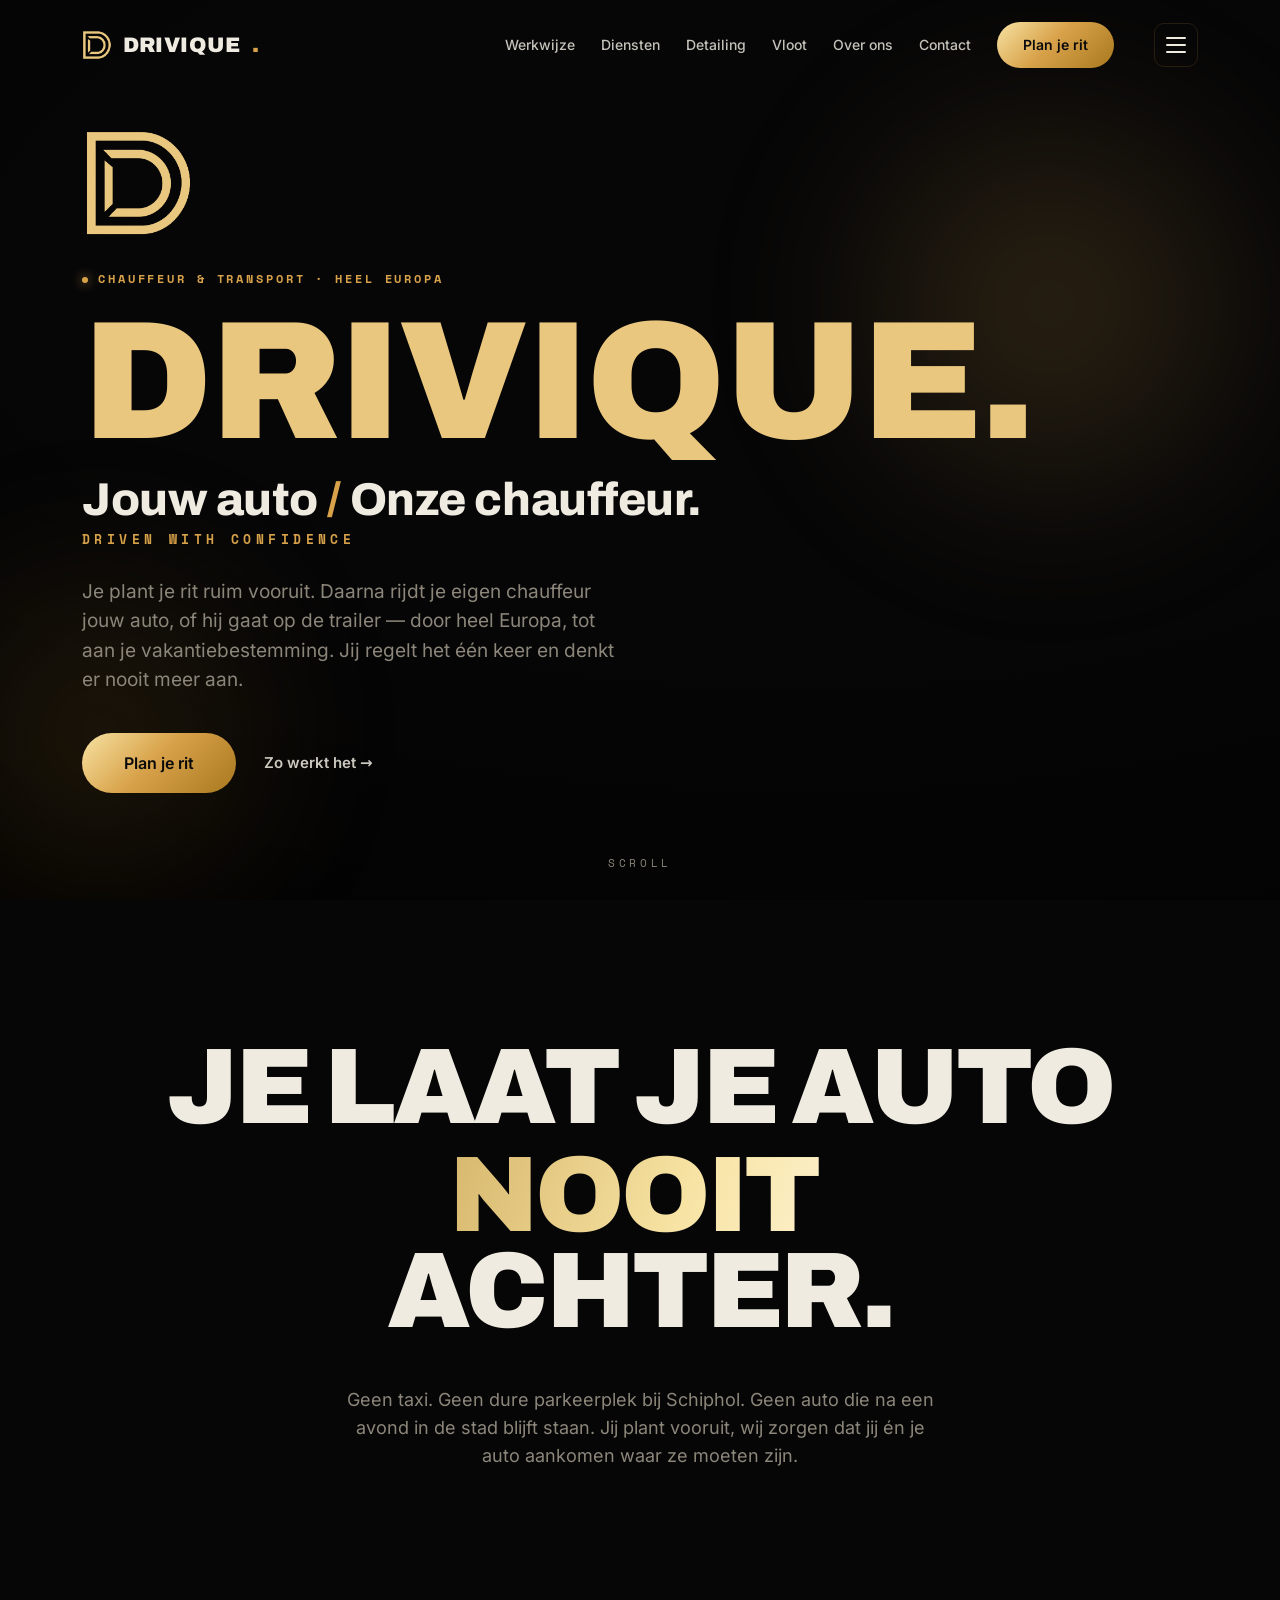
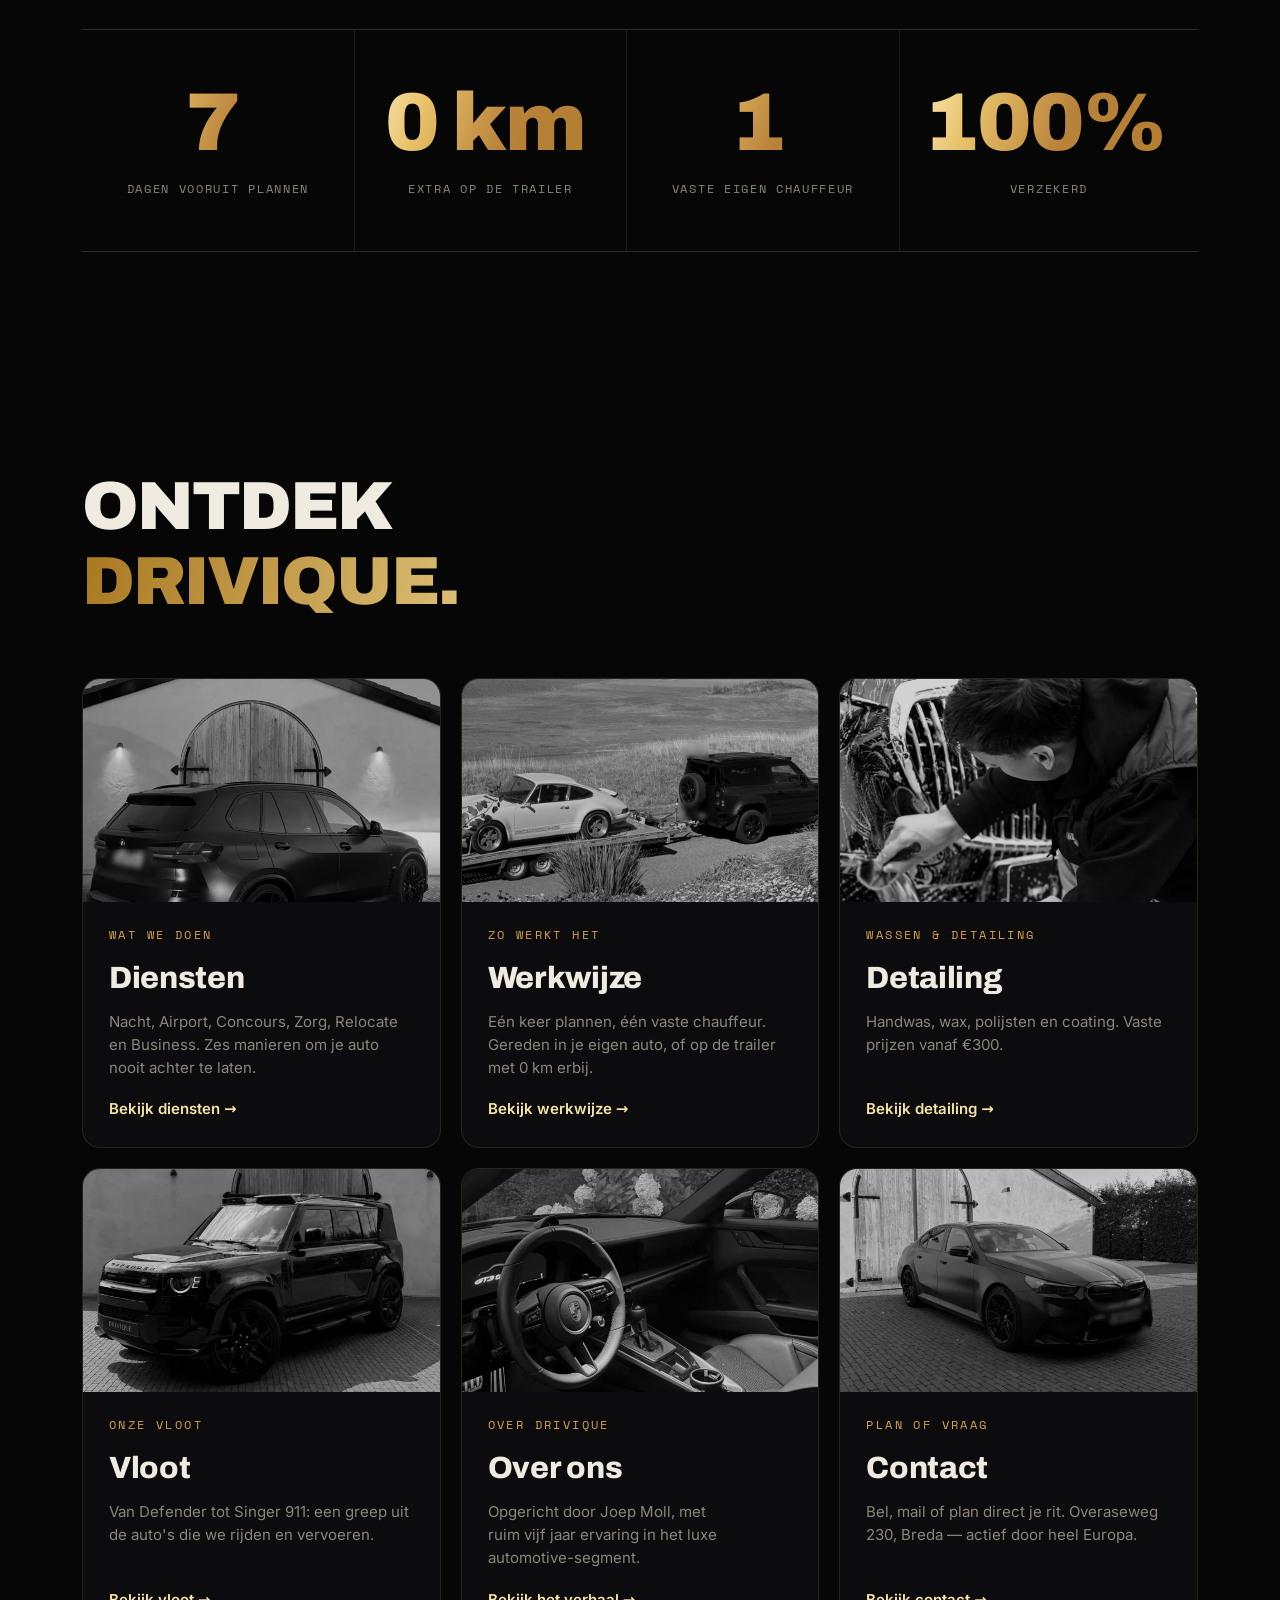
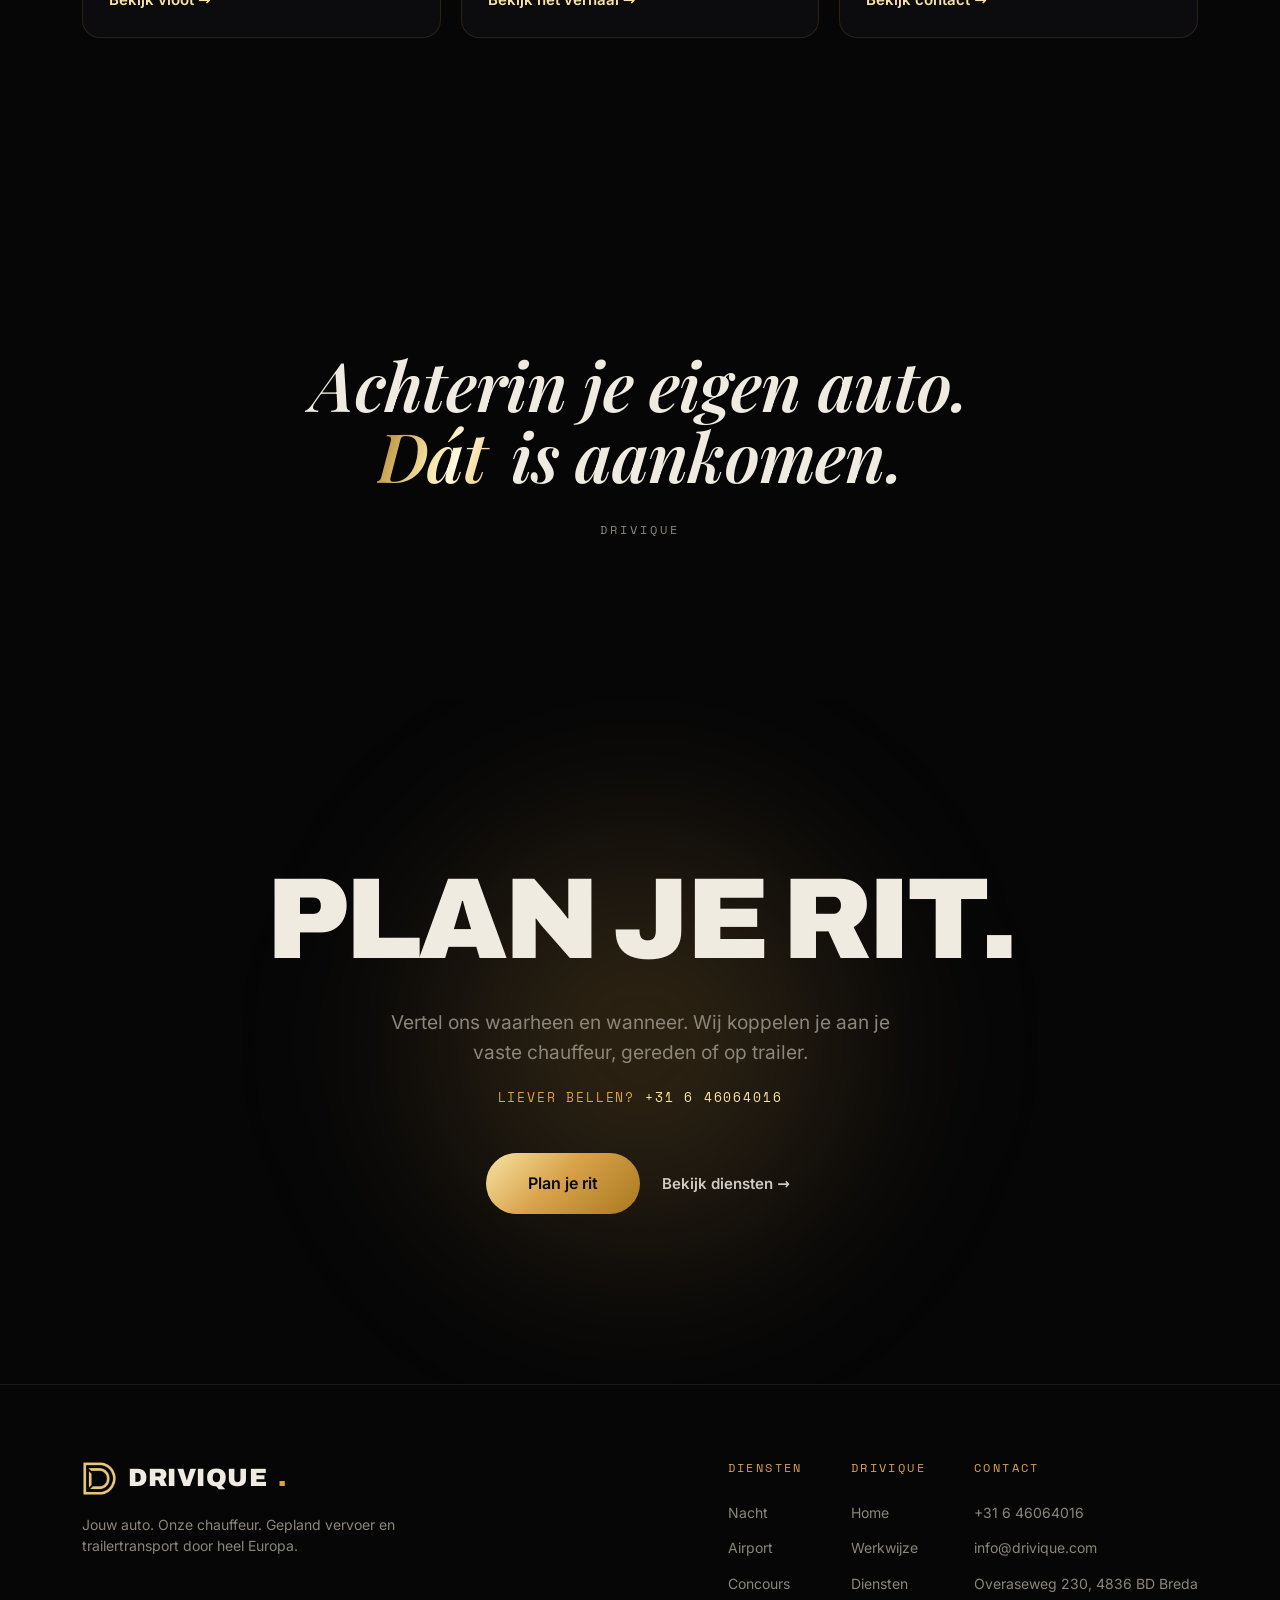
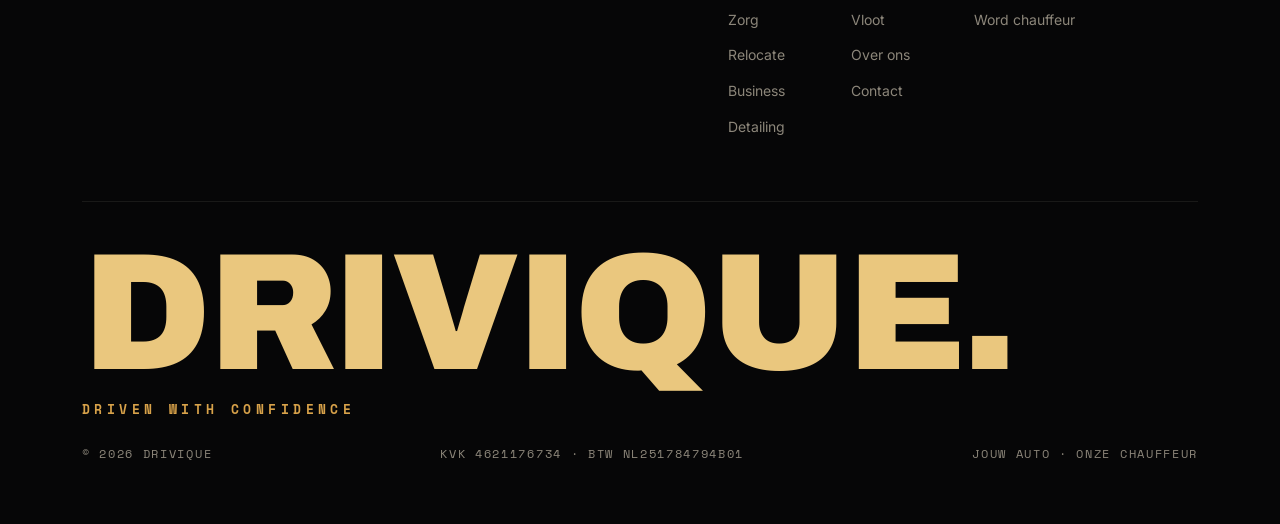
==== commit 4e909f2f: "Headings: keep spaces between split lines for search engines Co-Authored-By: Claude Opus 5.5 <norepl" ====
--- a/index.html
+++ b/index.html
@@ -562,7 +562,7 @@
   <div class="wrap hero-in">
     <img class="hero-mark" src="images/logo.png" alt="Drivique logo — chauffeursdienst en autotransport" width="398" height="396">
     <span class="eyebrow">Chauffeur &amp; transport · Heel Europa</span>
-    <h1><span class="mline"><span class="goldflat">Drivique.</span></span><span class="sr-only">Chauffeursdienst en autotransport in Breda, door heel Europa</span></h1>
+    <h1><span class="mline"><span class="goldflat">Drivique.</span></span> <span class="sr-only">Chauffeursdienst en autotransport in Breda, door heel Europa</span></h1>
     <div class="tag"><span class="mline" style="--d:.08s"><span>Jouw auto<span class="sep">/</span>Onze chauffeur.</span></span></div>
     <div class="slogan reveal" style="--d:.14s">Driven with confidence</div>
     <p class="lead reveal" style="--d:.2s">Je plant je rit ruim vooruit. Daarna rijdt je eigen chauffeur jouw auto, of hij gaat op de trailer &mdash; door heel Europa, tot aan je vakantiebestemming. Jij regelt het &eacute;&eacute;n keer en denkt er nooit meer aan.</p>
@@ -572,7 +572,7 @@
 </header>
 
 <section class="stmt wrap">
-  <h2><span class="mline"><span>Je laat je auto </span></span><span class="mline" style="--d:.08s"><span class="gold">nooit</span> <span>achter.</span></span></h2>
+  <h2><span class="mline"><span>Je laat je auto </span></span> <span class="mline" style="--d:.08s"><span class="gold">nooit</span> <span>achter.</span></span></h2>
   <p class="reveal" style="--d:.2s">Geen taxi. Geen dure parkeerplek bij Schiphol. Geen auto die na een avond in de stad blijft staan. Jij plant vooruit, wij zorgen dat jij én je auto aankomen waar ze moeten zijn.</p>
 </section>
 
@@ -584,7 +584,7 @@
 </div></section>
 
 <section class="sec wrap explore">
-  <h2 class="big"><span class="mline"><span>Ontdek</span></span><span class="mline" style="--d:.08s"><span class="gold">Drivique.</span></span></h2>
+  <h2 class="big"><span class="mline"><span>Ontdek</span></span> <span class="mline" style="--d:.08s"><span class="gold">Drivique.</span></span></h2>
   <div class="xgrid">
 <a class="xcard reveal" style="--d:0.00s" href="diensten"><div class="xi"><img src="images/bmw-x5.webp" alt="" loading="lazy" decoding="async" width="640" height="400"></div><div class="xb"><span class="xk">Wat we doen</span><h3>Diensten</h3><p>Nacht, Airport, Concours, Zorg, Relocate en Business. Zes manieren om je auto nooit achter te laten.</p><span class="xgo">Bekijk diensten &rarr;</span></div></a>
 <a class="xcard reveal" style="--d:0.08s" href="werkwijze"><div class="xi"><img src="images/singer-911-trailer.webp" alt="" loading="lazy" decoding="async" width="640" height="400"></div><div class="xb"><span class="xk">Zo werkt het</span><h3>Werkwijze</h3><p>Eén keer plannen, één vaste chauffeur. Gereden in je eigen auto, of op de trailer met 0 km erbij.</p><span class="xgo">Bekijk werkwijze &rarr;</span></div></a>
